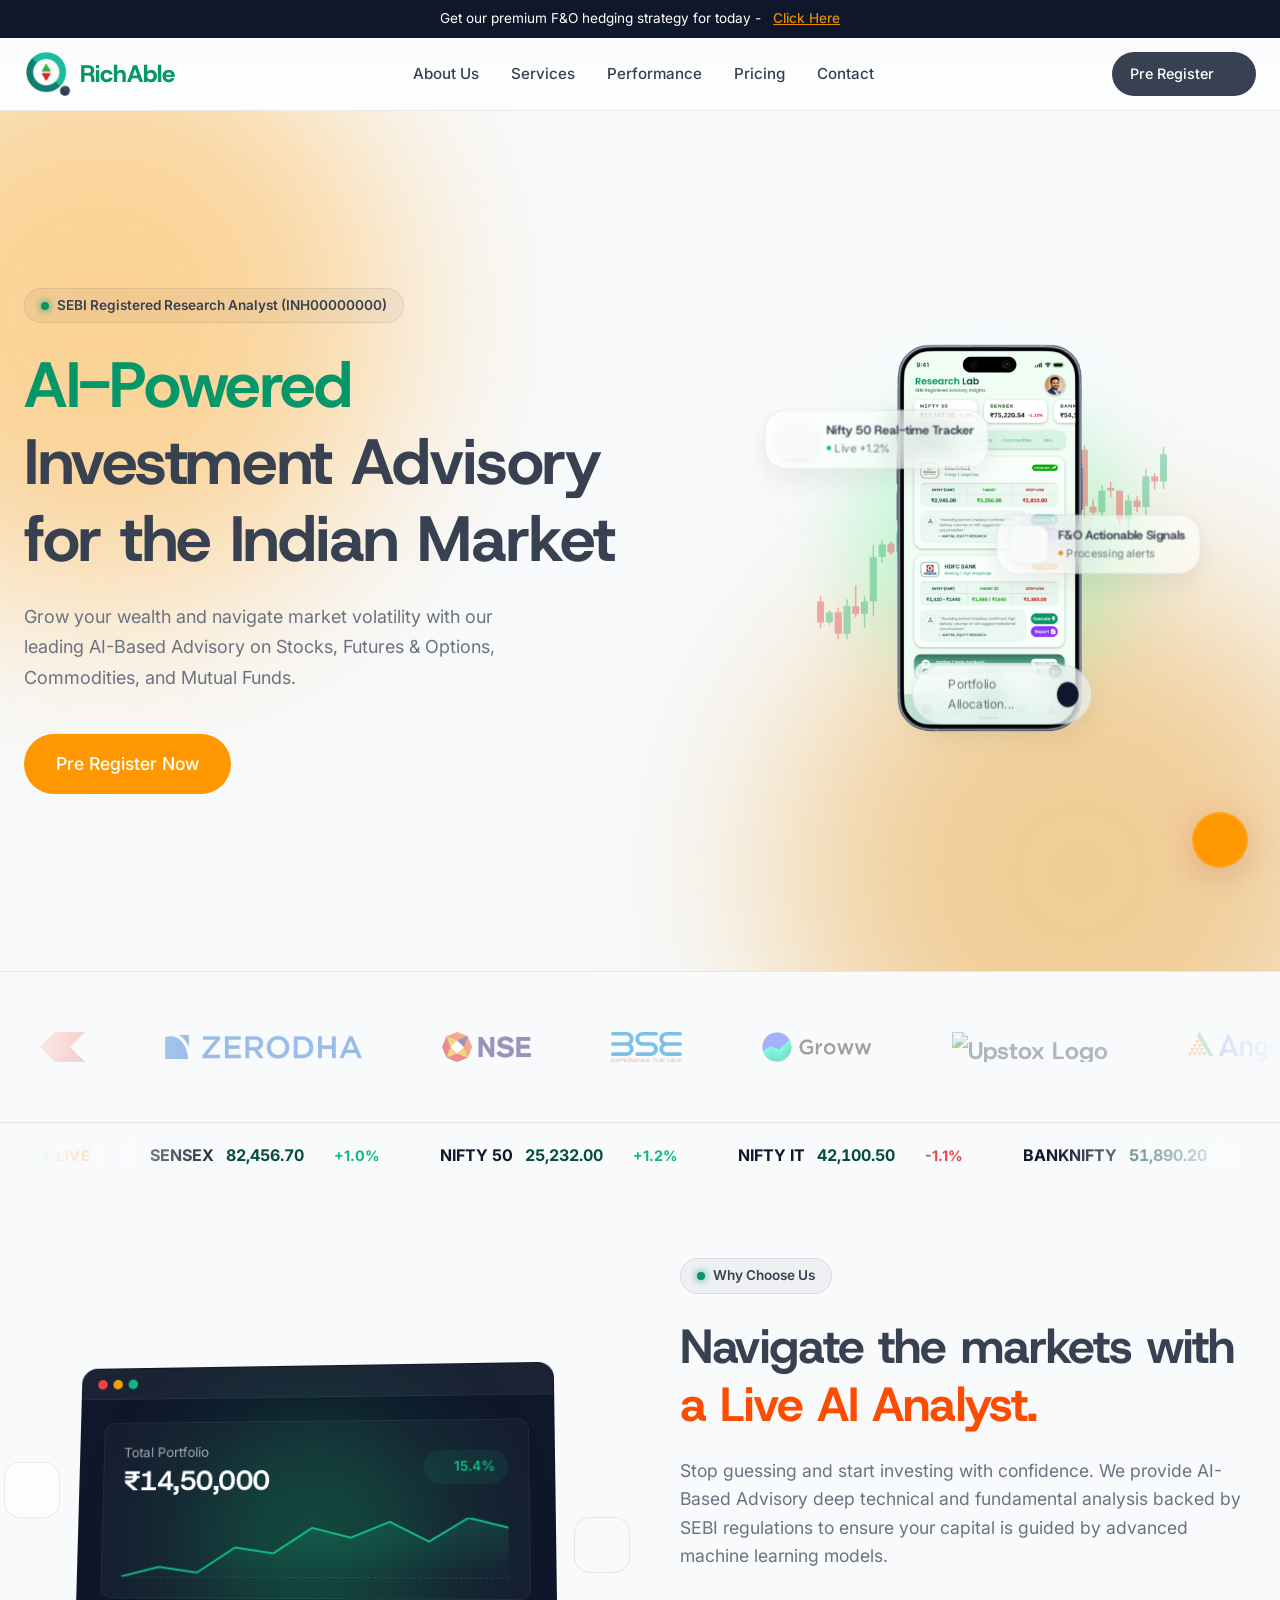
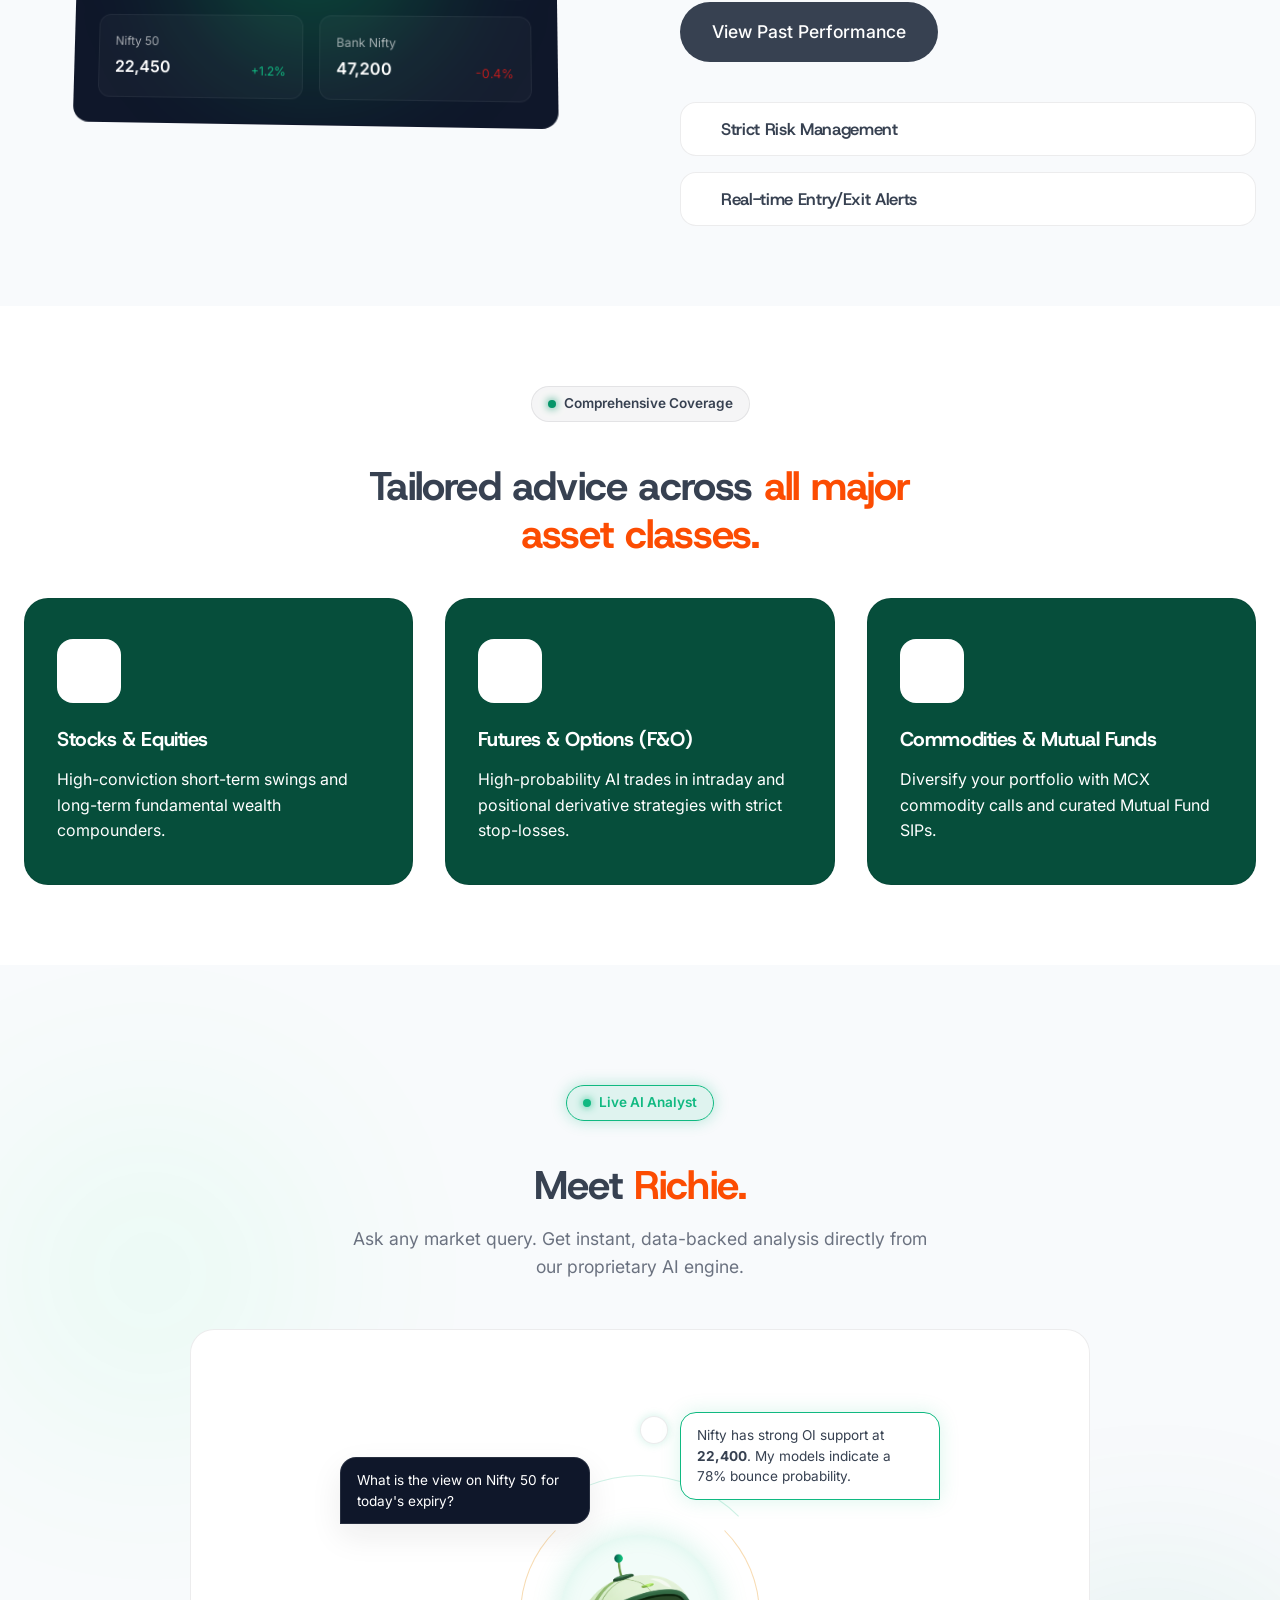
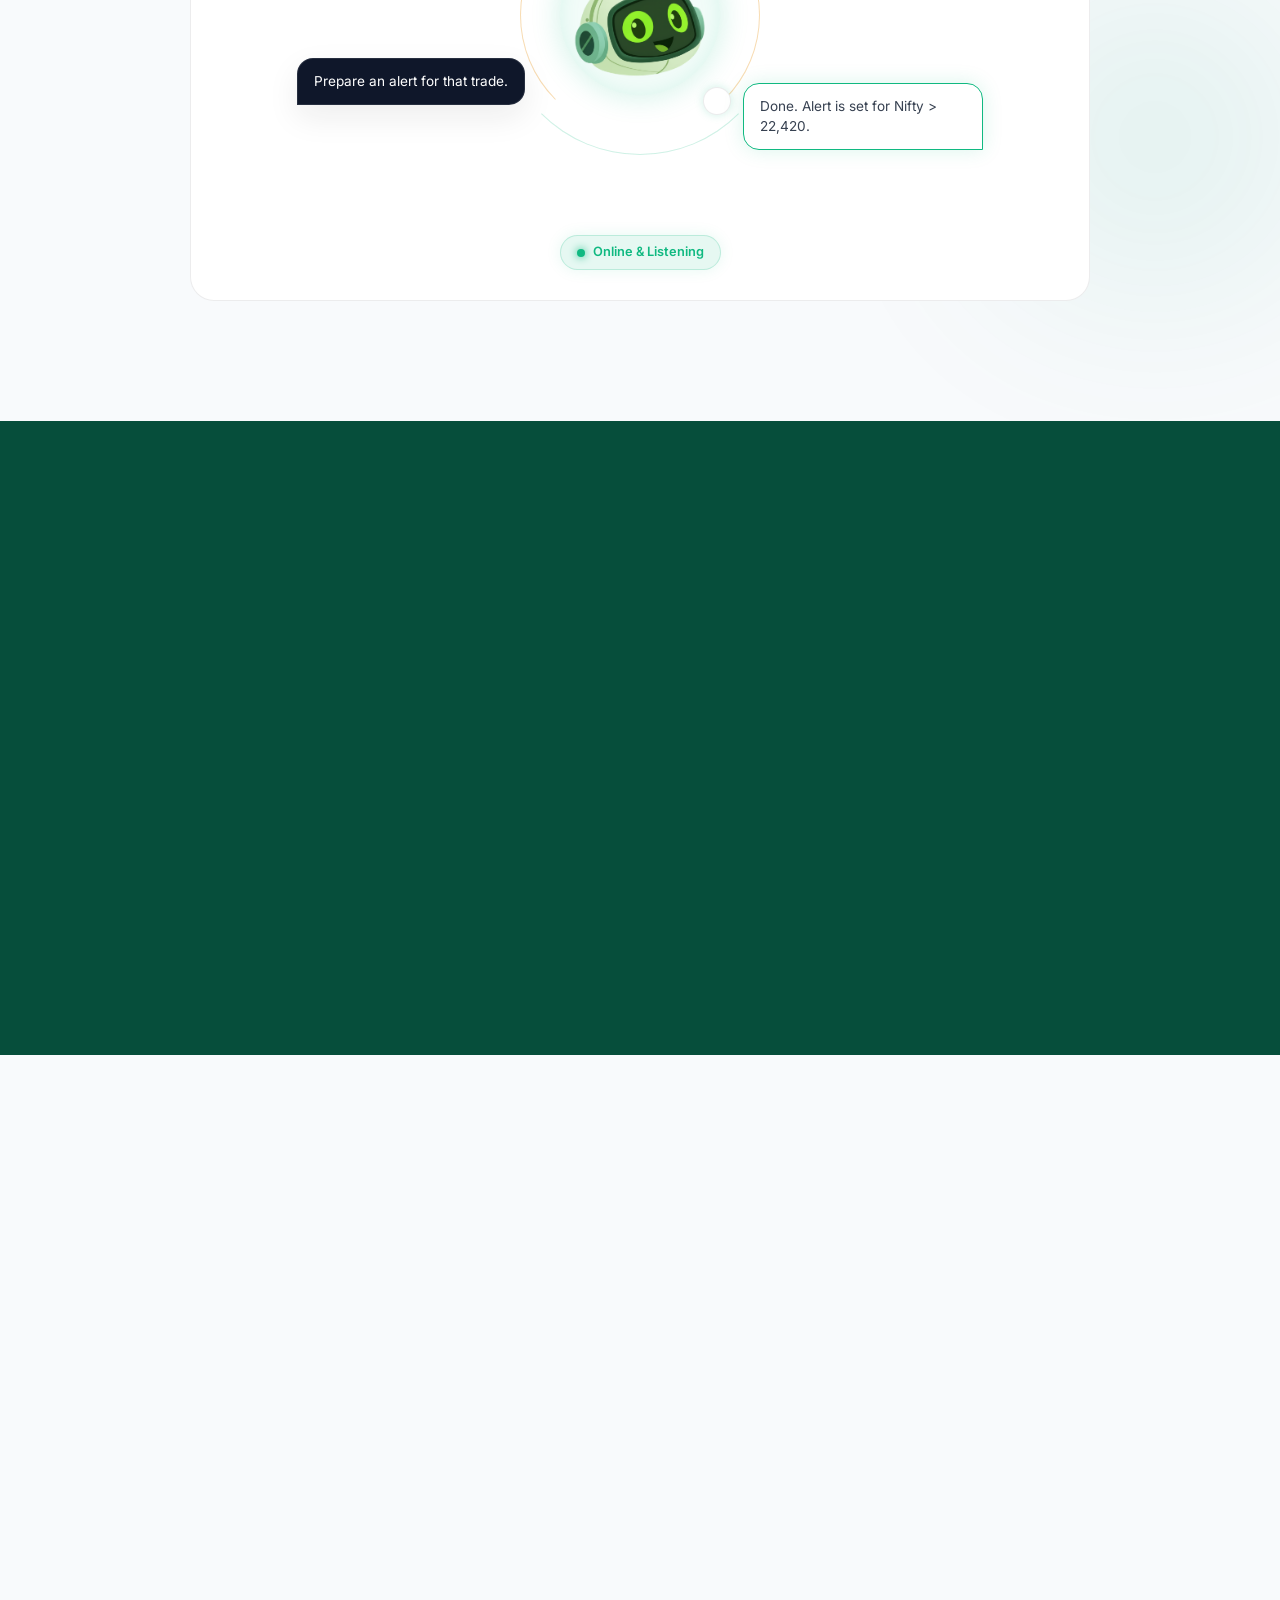
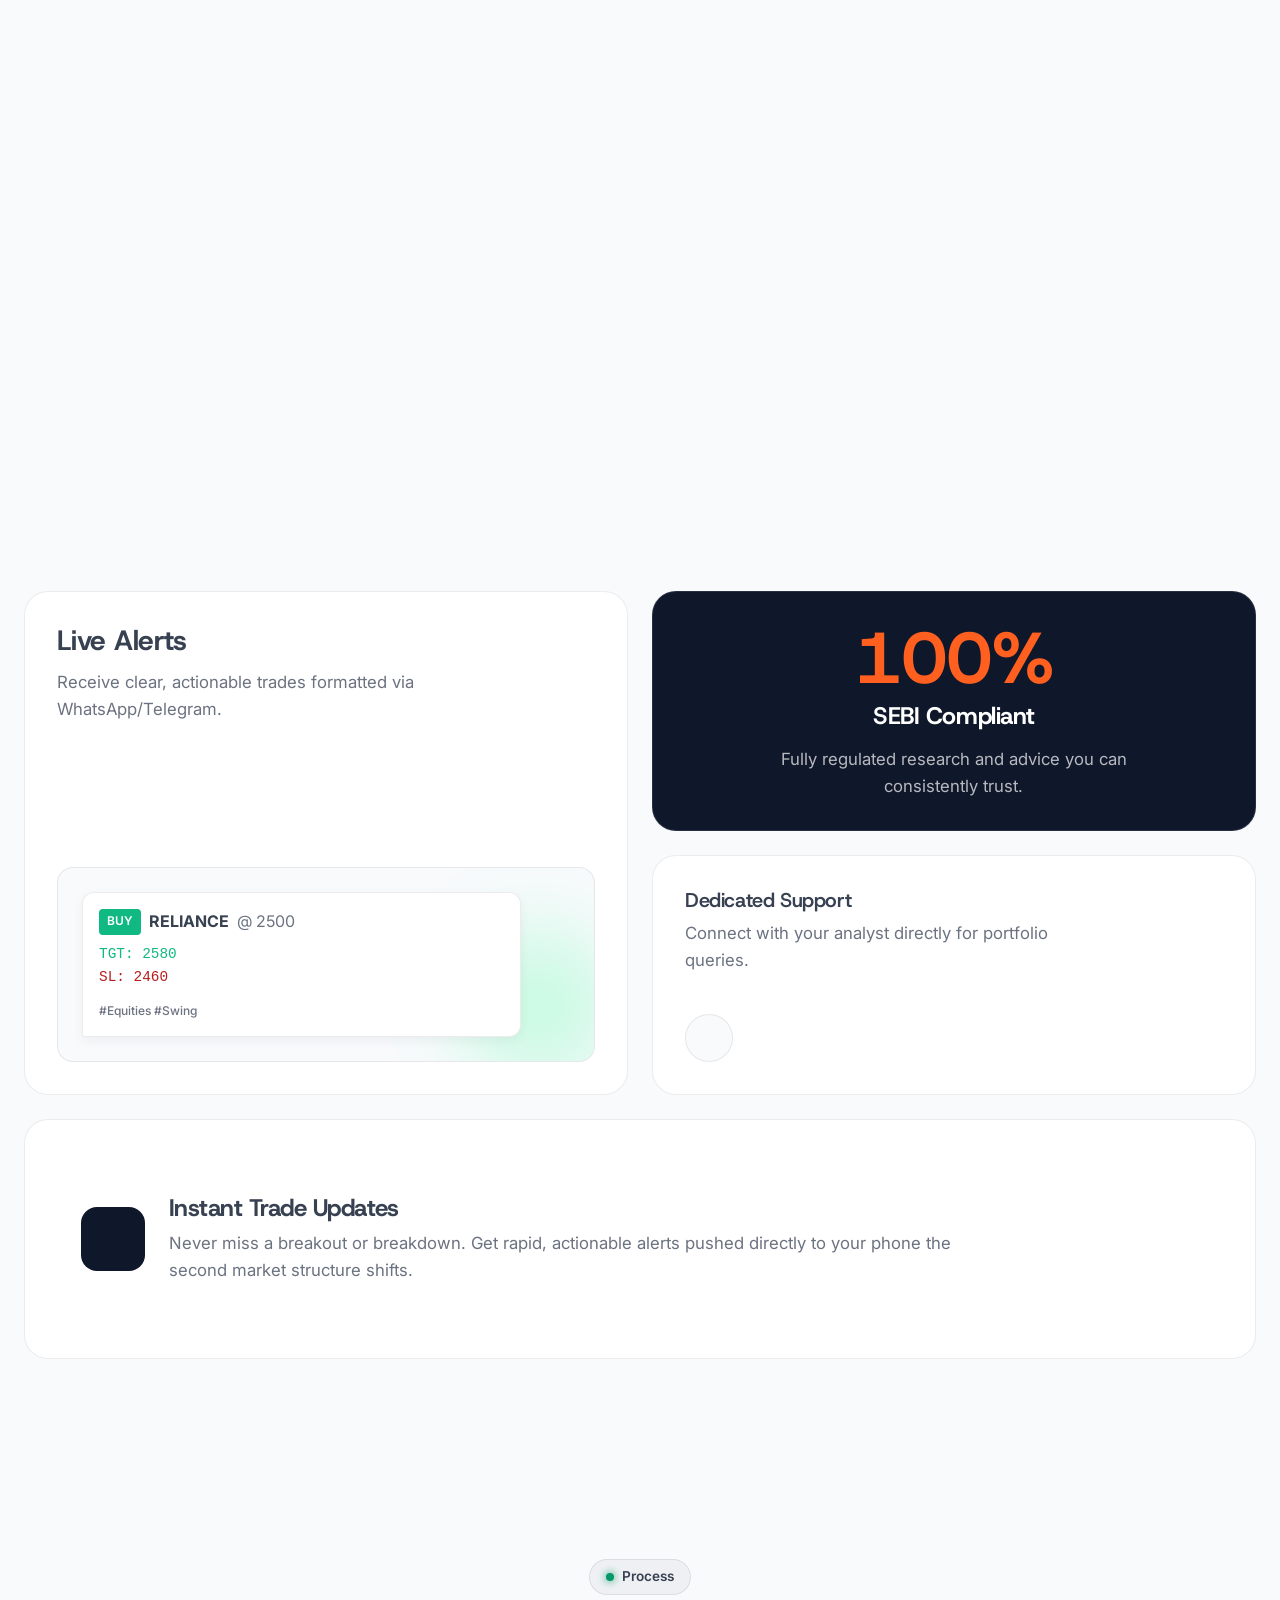
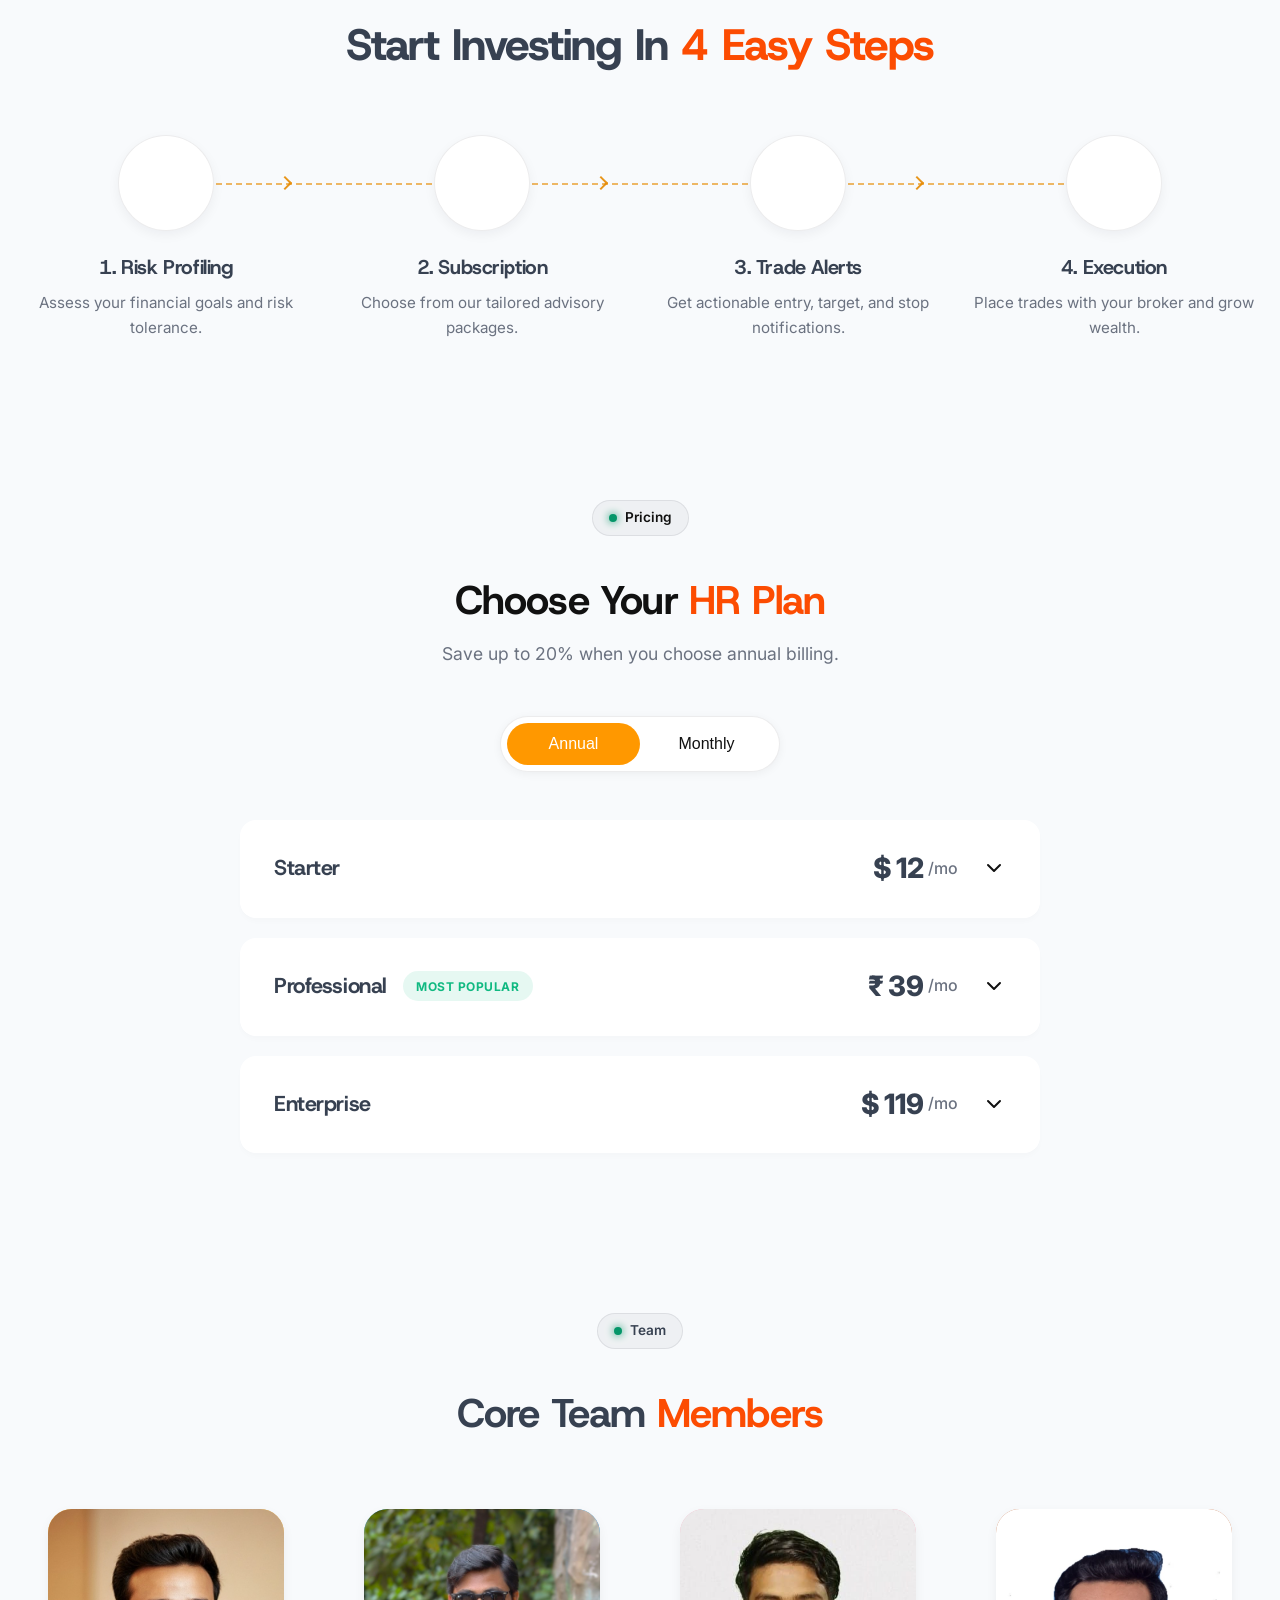
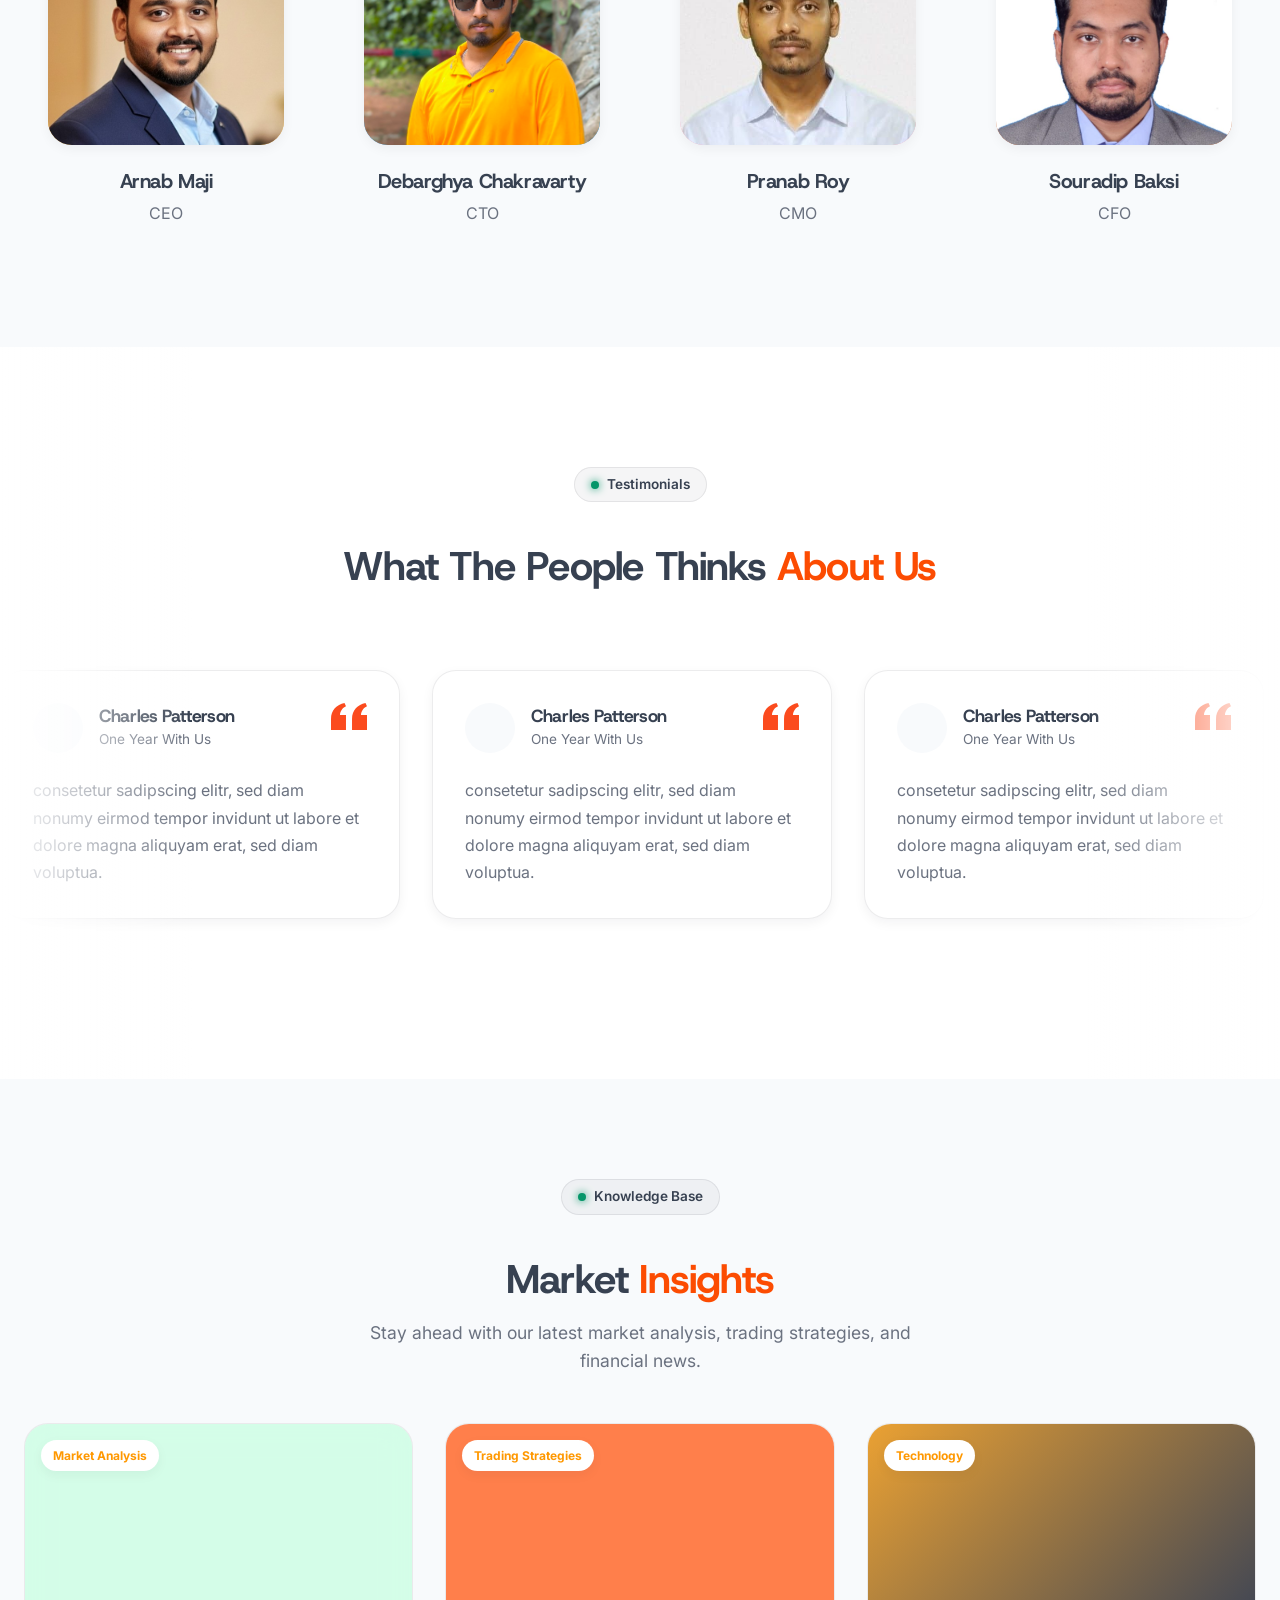
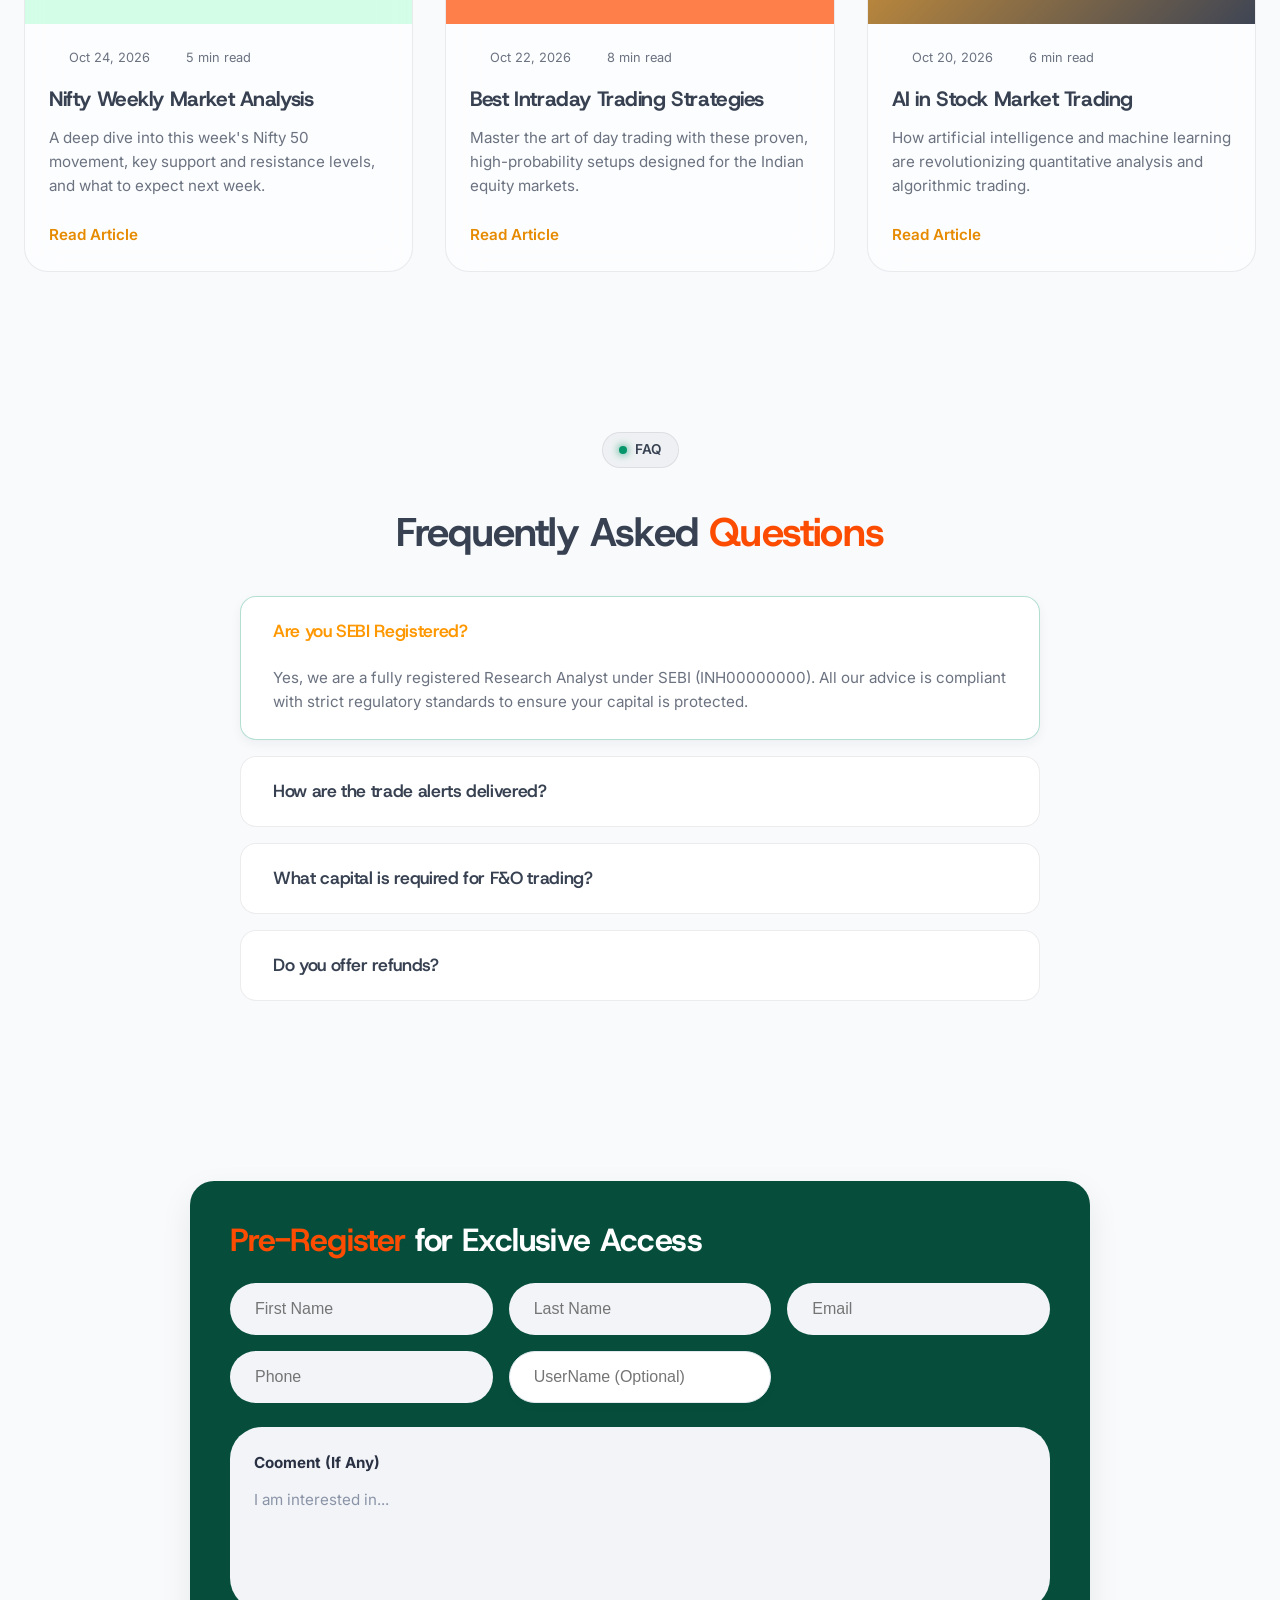
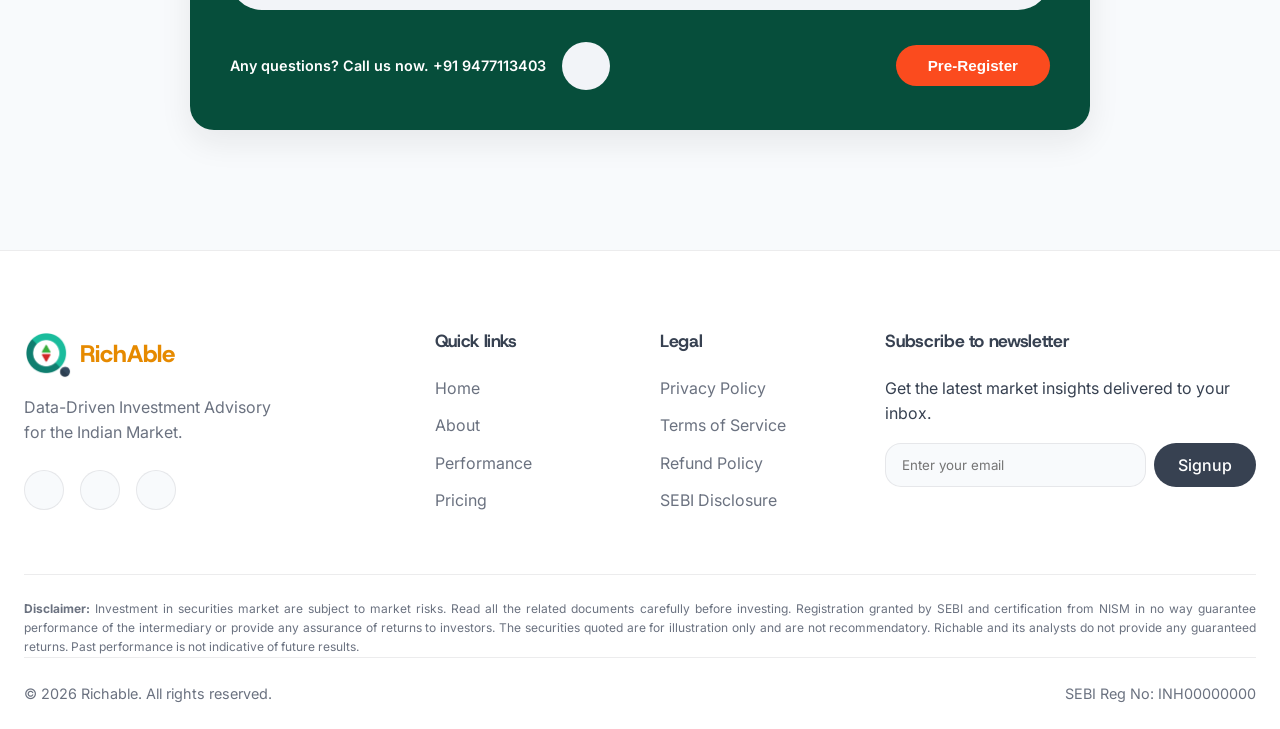
==== index.html @ cd76ff41 "COLOURS" ====
<!DOCTYPE html>
<html lang="en">

<head>
    <meta charset="UTF-8">
    <meta name="viewport" content="width=device-width, initial-scale=1.0">
    <title>RichAble | Redefining Investment Advisory</title>
    <link rel="stylesheet" href="styles.css">
    <link rel="stylesheet" href="pricing.css">
    <!-- Lucide Icons -->
    <script src="https://unpkg.com/lucide@latest"></script>
</head>

<body>

    <!-- Top Bar -->
    <div class="top-bar">
        <div class="container top-bar-inner">
            <p>Get our premium F&O hedging strategy for today - <a href="#preregister" class="top-bar-link">Click
                    Here</a></p>
        </div>
    </div>

    <!-- Navbar -->
    <header class="navbar">
        <div class="container navbar-inner">
            <a href="#home" class="logo">
                <img src="img/logo.png" alt="Richable Logo" class="brand-logo">
                <span class="brand-text" style="color:#059669;">RichAble</span>
            </a>
            <nav class="nav-links d-none-mobile">
                <a href="#about">About Us</a>
                <a href="#services">Services</a>
                <a href="#performance">Performance</a>
                <a href="#pricing">Pricing</a>
                <a href="#contact">Contact</a>
            </nav>
            <div class="nav-actions">
                <a href="#preregister" class="btn btn-primary btn-sm">Pre Register <i data-lucide="arrow-right"
                        class="icon-sm"></i></a>
            </div>
        </div>
    </header>

    <!-- Hero Section -->
    <section id="home" class="hero">
        <div class="hero-glow hero-glow-1"></div>
        <div class="hero-glow hero-glow-2"></div>

        <div class="container hero-inner">
            <div class="hero-content reveal">
                <div class="badge">
                    <span class="badge-dot"></span> SEBI Registered Research Analyst (INH00000000)
                </div>
                <h1 class="hero-title"><span style="color: #059669;">AI-Powered</span> Investment Advisory for the
                    Indian
                    Market</h1>
                <p class="hero-subtitle">Grow your wealth and navigate market volatility with our leading AI-Based
                    Advisory on
                    Stocks, Futures & Options, Commodities, and Mutual Funds.</p>
                <div class="hero-actions">
                    <a href="#preregister" class="btn btn-accent btn-lg">Pre Register Now</a>
                </div>
            </div>

            <div class="hero-visuals reveal delay-200">
                <div class="visual-container">
                    <!-- Central visual element could be an abstract shape or device -->
                    <div class="central-glow"></div>

                    <!-- Background Graph and Main Mobile Image -->
                    <div class="hero-image-wrapper"
                        style="position: relative; z-index: 1; width: 350px; height: 700px; display: flex; align-items: center; justify-content: center;">
                        <!-- Background Graph -->
                        <img src="img/Hero%20image2.png" alt="Stock Market Graph Background"
                            style="position: absolute; width: 150%; height: auto; top: 50%; left: 50%; transform: translate(-50%, -50%); z-index: -1; opacity: 0.8; object-fit: contain; pointer-events: none;">
                        <!-- Main Mobile Image -->
                        <img src="img/Hero%20image.png" alt="Hero Image"
                            style="width: 100%; height: 100%; object-fit: contain; z-index: 1;">
                    </div>

                    <!-- Floating UI Cards -->
                    <div class="floating-card glass-panel fc-1">
                        <div class="fc-icon"><i data-lucide="line-chart"></i></div>
                        <div class="fc-text">
                            <h4>Nifty 50 Real-time Tracker</h4>
                            <p class="fc-status success">Live +1.2%</p>
                        </div>
                    </div>

                    <div class="floating-card glass-panel fc-2">
                        <div class="fc-icon"><i data-lucide="zap"></i></div>
                        <div class="fc-text">
                            <h4>F&O Actionable Signals</h4>
                            <p class="fc-status">Processing alerts</p>
                        </div>
                    </div>

                    <div class="floating-card glass-panel fc-search">
                        <i data-lucide="pie-chart" class="search-icon"></i>
                        <span class="typewriter">Portfolio Allocation...</span>
                        <div class="search-btn"><i data-lucide="percent"></i></div>
                    </div>
                </div>
            </div>
        </div>
    </section>

    <!-- Logo Marquee Section -->
    <section class="logo-marquee-section reveal">
        <div class="marquee-container">
            <div class="marquee-track">
                <!-- Set 1 -->
                <div class="marquee-item"><img src="img/kite.png" alt="Kite Logo" style="height: 30px;"></div>
                <div class="marquee-item"><img src="img/zerodha.png" alt="Zerodha Logo" style="height: 24px;"></div>
                <div class="marquee-item"><img src="img/NSE.png" alt="NSE Logo" style="height: 30px;"></div>
                <div class="marquee-item"><img src="img/BSE.svg" alt="BSE Logo" style="height: 30px;"></div>
                <div class="marquee-item"><img src="img/Groww.png" alt="Groww Logo" style="height: 30px;"></div>
                <div class="marquee-item"><img src="img/Upstox.png" alt="Upstox Logo" style="height: 30px;"></div>
                <div class="marquee-item"><img src="img/AngelOne.svg" alt="AngelOne Logo" style="height: 30px;"></div>
                <!-- Set 2 -->
                <div class="marquee-item"><img src="img/kite.png" alt="Kite Logo" style="height: 30px;"></div>
                <div class="marquee-item"><img src="img/zerodha.png" alt="Zerodha Logo" style="height: 24px;"></div>
                <div class="marquee-item"><img src="img/NSE.png" alt="NSE Logo" style="height: 30px;"></div>
                <div class="marquee-item"><img src="img/BSE.svg" alt="BSE Logo" style="height: 30px;"></div>
                <div class="marquee-item"><img src="img/Groww.png" alt="Groww Logo" style="height: 30px;"></div>
                <div class="marquee-item"><img src="img/Upstox.png" alt="Upstox Logo" style="height: 30px;"></div>
                <div class="marquee-item"><img src="img/AngelOne.svg" alt="AngelOne Logo" style="height: 30px;"></div>
            </div>
        </div>
    </section>

    <!-- Market Indices Ticker Section -->
    <section class="market-ticker-section reveal">
        <div class="market-ticker-container">
            <div class="market-ticker-track">
                <!-- Set 1 -->
                <div class="market-ticker-item">
                    <div class="live-badge"><span class="live-dot"></span> LIVE</div>
                </div>
                <div class="market-ticker-item">
                    <span class="ticker-name">SENSEX</span>
                    <span class="ticker-value">82,456.70</span>
                    <span class="ticker-change positive"><i data-lucide="trending-up"
                            style="width: 14px; height: 14px;"></i> +1.0%</span>
                </div>
                <div class="market-ticker-item">
                    <span class="ticker-name">NIFTY 50</span>
                    <span class="ticker-value">25,232.00</span>
                    <span class="ticker-change positive"><i data-lucide="trending-up"
                            style="width: 14px; height: 14px;"></i> +1.2%</span>
                </div>
                <div class="market-ticker-item">
                    <span class="ticker-name">NIFTY IT</span>
                    <span class="ticker-value">42,100.50</span>
                    <span class="ticker-change negative"><i data-lucide="trending-down"
                            style="width: 14px; height: 14px;"></i> -1.1%</span>
                </div>
                <div class="market-ticker-item">
                    <span class="ticker-name">BANKNIFTY</span>
                    <span class="ticker-value">51,890.20</span>
                    <span class="ticker-change negative"><i data-lucide="trending-down"
                            style="width: 14px; height: 14px;"></i> -0.5%</span>
                </div>
                <div class="market-ticker-item">
                    <span class="ticker-name">FINNIFTY</span>
                    <span class="ticker-value">23,410.15</span>
                    <span class="ticker-change positive"><i data-lucide="trending-up"
                            style="width: 14px; height: 14px;"></i> +0.8%</span>
                </div>
                <div class="market-ticker-item">
                    <span class="ticker-name">MIDCAP</span>
                    <span class="ticker-value">58,230.90</span>
                    <span class="ticker-change positive"><i data-lucide="trending-up"
                            style="width: 14px; height: 14px;"></i> +1.5%</span>
                </div>

                <!-- Set 2 (for seamless loop) -->
                <div class="market-ticker-item">
                    <div class="live-badge"><span class="live-dot"></span> LIVE</div>
                </div>
                <div class="market-ticker-item">
                    <span class="ticker-name">SENSEX</span>
                    <span class="ticker-value">82,456.70</span>
                    <span class="ticker-change positive"><i data-lucide="trending-up"
                            style="width: 14px; height: 14px;"></i> +1.0%</span>
                </div>
                <div class="market-ticker-item">
                    <span class="ticker-name">NIFTY 50</span>
                    <span class="ticker-value">25,232.00</span>
                    <span class="ticker-change positive"><i data-lucide="trending-up"
                            style="width: 14px; height: 14px;"></i> +1.2%</span>
                </div>
                <div class="market-ticker-item">
                    <span class="ticker-name">NIFTY IT</span>
                    <span class="ticker-value">42,100.50</span>
                    <span class="ticker-change negative"><i data-lucide="trending-down"
                            style="width: 14px; height: 14px;"></i> -1.1%</span>
                </div>
                <div class="market-ticker-item">
                    <span class="ticker-name">BANKNIFTY</span>
                    <span class="ticker-value">51,890.20</span>
                    <span class="ticker-change negative"><i data-lucide="trending-down"
                            style="width: 14px; height: 14px;"></i> -0.5%</span>
                </div>
                <div class="market-ticker-item">
                    <span class="ticker-name">FINNIFTY</span>
                    <span class="ticker-value">23,410.15</span>
                    <span class="ticker-change positive"><i data-lucide="trending-up"
                            style="width: 14px; height: 14px;"></i> +0.8%</span>
                </div>
                <div class="market-ticker-item">
                    <span class="ticker-name">MIDCAP</span>
                    <span class="ticker-value">58,230.90</span>
                    <span class="ticker-change positive"><i data-lucide="trending-up"
                            style="width: 14px; height: 14px;"></i> +1.5%</span>
                </div>
            </div>
        </div>
    </section>

    <!-- About Section -->
    <section id="about" class="about-section">
        <div class="container about-inner">
            <div class="about-visuals reveal">
                <!-- Abstract Dashboard Visual -->
                <div class="dashboard-mockup"
                    style="width: 100%; max-width: 480px; background: var(--bg-dark); border-radius: 16px; border: 1px solid var(--glass-border); box-shadow: var(--shadow-lg); overflow: hidden; position: relative;">
                    <!-- Mac Window Header -->
                    <div
                        style="height: 32px; background: rgba(255,255,255,0.05); display: flex; align-items: center; padding: 0 16px; gap: 6px; border-bottom: 1px solid rgba(255,255,255,0.05);">
                        <div style="width: 10px; height: 10px; border-radius: 50%; background: #EF4444;"></div>
                        <div style="width: 10px; height: 10px; border-radius: 50%; background: #F59E0B;"></div>
                        <div style="width: 10px; height: 10px; border-radius: 50%; background: #10B981;"></div>
                    </div>

                    <!-- Dashboard Content -->
                    <div style="padding: 24px; position: relative; z-index: 2;">
                        <!-- Primary Data Card -->
                        <div
                            style="background: rgba(255,255,255,0.03); border: 1px solid rgba(255,255,255,0.05); border-radius: 12px; padding: 20px; margin-bottom: 16px;">
                            <div
                                style="display: flex; justify-content: space-between; align-items: center; margin-bottom: 24px;">
                                <div>
                                    <p style="color: rgba(255,255,255,0.6); font-size: 0.85rem; margin-bottom: 4px;">
                                        Total Portfolio</p>
                                    <h4 style="color: var(--text-light); font-size: 1.75rem; line-height: 1;">₹14,50,000
                                    </h4>
                                </div>
                                <div
                                    style="background: rgba(16,185,129,0.1); color: var(--accent-positive); padding: 6px 12px; border-radius: 20px; font-size: 0.85rem; font-weight: 600; display: flex; align-items: center; gap: 4px;">
                                    <i data-lucide="arrow-up-right" style="width: 14px; height: 14px;"></i> 15.4%
                                </div>
                            </div>
                            <!-- Abstract SVG Chart Line -->
                            <div
                                style="width: 100%; height: 60px; border-bottom: 1px dashed rgba(255,255,255,0.1); position: relative; display: flex; align-items: flex-end;">
                                <svg viewBox="0 0 100 30" preserveAspectRatio="none" style="width: 100%; height: 100%;">
                                    <path d="M0,30 L10,25 L20,28 L30,15 L40,18 L50,5 L60,10 L70,2 L80,12 L90,0 L100,5"
                                        fill="none" stroke="var(--accent-positive)" stroke-width="2"
                                        vector-effect="non-scaling-stroke"></path>
                                    <path
                                        d="M0,30 L10,25 L20,28 L30,15 L40,18 L50,5 L60,10 L70,2 L80,12 L90,0 L100,5 L100,30 L0,30 Z"
                                        fill="url(#chart-gradient)" opacity="0.2"></path>
                                    <defs>
                                        <linearGradient id="chart-gradient" x1="0%" y1="0%" x2="0%" y2="100%">
                                            <stop offset="0%" stop-color="var(--accent-positive)" />
                                            <stop offset="100%" stop-color="var(--accent-positive)" stop-opacity="0" />
                                        </linearGradient>
                                    </defs>
                                </svg>
                            </div>
                        </div>

                        <!-- Mini Asset Cards -->
                        <div style="display: grid; grid-template-columns: 1fr 1fr; gap: 16px;">
                            <div
                                style="background: rgba(255,255,255,0.03); border: 1px solid rgba(255,255,255,0.05); border-radius: 12px; padding: 16px;">
                                <p style="color: rgba(255,255,255,0.6); font-size: 0.75rem; margin-bottom: 4px;">Nifty
                                    50</p>
                                <div style="display: flex; justify-content: space-between; align-items: flex-end;">
                                    <span style="color: var(--text-light); font-weight: 600;">22,450</span>
                                    <span style="color: var(--accent-positive); font-size: 0.75rem;">+1.2%</span>
                                </div>
                            </div>
                            <div
                                style="background: rgba(255,255,255,0.03); border: 1px solid rgba(255,255,255,0.05); border-radius: 12px; padding: 16px;">
                                <p style="color: rgba(255,255,255,0.6); font-size: 0.75rem; margin-bottom: 4px;">Bank
                                    Nifty</p>
                                <div style="display: flex; justify-content: space-between; align-items: flex-end;">
                                    <span style="color: var(--text-light); font-weight: 600;">47,200</span>
                                    <span style="color: var(--accent-negative); font-size: 0.75rem;">-0.4%</span>
                                </div>
                            </div>
                        </div>
                    </div>
                    <!-- Background Glow -->
                    <div
                        style="position: absolute; top: 50%; left: 50%; transform: translate(-50%, -50%); width: 250px; height: 250px; background: var(--gradient-glow); filter: blur(60px); border-radius: 50%; z-index: 1;">
                    </div>
                </div>

                <!-- Small floating icons -->
                <div class="floating-icon fi-1 glass-panel"><i data-lucide="indian-rupee"></i></div>
                <div class="floating-icon fi-2 glass-panel" style="background: var(--bg-primary);"><i
                        data-lucide="line-chart" style="color: var(--accent-secondary);"></i></div>
            </div>

            <div class="about-content reveal delay-200">
                <div class="badge">
                    <span class="badge-dot"></span> Why Choose Us
                </div>
                <h2>Navigate the markets with <span style="color: var(--text-orange);">a Live AI Analyst.</span></h2>
                <p>Stop guessing and start investing with confidence. We provide AI-Based Advisory deep technical and
                    fundamental analysis
                    backed by SEBI regulations to ensure your capital is guided by advanced machine learning models.</p>
                <div class="about-actions mt-4">
                    <a href="#performance" class="btn btn-primary btn-lg">View Past Performance</a>
                </div>

                <div class="feature-boxes">
                    <div class="feature-box">
                        <i data-lucide="shield-alert" class="text-accent"></i>
                        <h5>Strict Risk Management</h5>
                    </div>
                    <div class="feature-box">
                        <i data-lucide="bell-ring" class="text-accent"></i>
                        <h5>Real-time Entry/Exit Alerts</h5>
                    </div>
                </div>
            </div>
        </div>
    </section>

    <!-- Features Grid -->
    <section id="services" class="features-section">
        <div class="container">
            <div class="section-header text-center reveal">
                <div class="badge mx-auto"><span class="badge-dot"></span> Comprehensive Coverage</div>
                <h2>Tailored advice across <span style="color: var(--text-orange);">all major asset classes.</span></h2>
            </div>

            <div class="features-grid">
                <div class="feature-card glass-panel reveal">
                    <div class="feature-icon-wrapper">
                        <div class="icon-glow"></div>
                        <i data-lucide="candlestick-chart"></i>
                    </div>
                    <h3>Stocks & Equities</h3>
                    <p>High-conviction short-term swings and long-term fundamental wealth compounders.</p>
                </div>
                <div class="feature-card glass-panel reveal delay-100">
                    <div class="feature-icon-wrapper">
                        <div class="icon-glow"></div>
                        <i data-lucide="zap"></i>
                    </div>
                    <h3>Futures & Options (F&O)</h3>
                    <p>High-probability AI trades in intraday and positional derivative strategies with strict
                        stop-losses.</p>
                </div>
                <div class="feature-card glass-panel reveal delay-200">
                    <div class="feature-icon-wrapper">
                        <div class="icon-glow"></div>
                        <i data-lucide="pie-chart"></i>
                    </div>
                    <h3>Commodities & Mutual Funds</h3>
                    <p>Diversify your portfolio with MCX commodity calls and curated Mutual Fund SIPs.</p>
                </div>
            </div>
        </div>
    </section>

    <!-- Meet Richie: AI Assistant Section -->
    <section id="ai-richie" class="ai-richie-section"
        style="padding: 120px 0; background: var(--bg-primary); overflow: hidden; position: relative;">
        <!-- Background decorative elements -->
        <div
            style="position: absolute; top: 15%; left: 0%; width: 300px; height: 300px; background: var(--gradient-glow); filter: blur(120px); border-radius: 50%; opacity: 0.4; z-index: 0;">
        </div>
        <div
            style="position: absolute; bottom: 15%; right: 0%; width: 250px; height: 250px; background: rgba(5, 150, 105, 0.4); filter: blur(120px); border-radius: 50%; opacity: 0.4; z-index: 0;">
        </div>

        <div class="container" style="position: relative; z-index: 1;">
            <div class="section-header text-center reveal">
                <div class="badge mx-auto"
                    style="background: rgba(16, 185, 129, 0.1); border-color: var(--accent-positive); color: var(--accent-positive); box-shadow: 0 0 15px rgba(16, 185, 129, 0.3);">
                    <span class="badge-dot"
                        style="background: var(--accent-positive); box-shadow: 0 0 8px var(--accent-positive);"></span>
                    Live AI Analyst
                </div>
                <h2>Meet <span style="color: var(--text-orange);">Richie.</span></h2>
                <p style="color: var(--text-muted); max-width: 600px; margin: 16px auto 48px;">Ask any market query. Get
                    instant, data-backed analysis directly from our proprietary AI engine.</p>
            </div>

            <div class="richie-layout reveal delay-100"
                style="display: flex; justify-content: center; align-items: center; max-width: 900px; margin: 0 auto; background: var(--bg-secondary); border-radius: 24px; border: 1px solid var(--glass-border); padding: 60px 20px; box-shadow: var(--shadow-lg); min-height: 500px;">

                <!-- Robot Face & Floating Chats Center -->
                <div class="richie-avatar-container"
                    style="display: flex; flex-direction: column; align-items: center; justify-content: center; position: relative; width: 100%;">
                    <!-- Outer rotating ring -->
                    <div class="richie-ring richie-ring-outer"></div>
                    <!-- Inner rotating ring -->
                    <div class="richie-ring richie-ring-inner"></div>

                    <!-- The Face Base -->
                    <div class="richie-face">
                        <img src="img/robot 2.0.png" alt="Richie AI Face" class="richie-image">
                    </div>

                    <!-- Floating Messages -->
                    <div class="floating-chat floating-chat-1 reveal delay-100">
                        <div
                            style="background: var(--bg-dark); border: 1px solid rgba(255,255,255,0.1); padding: 12px 16px; border-radius: 16px 16px 16px 0; font-size: 0.85rem; color: #fff; line-height: 1.5; box-shadow: var(--shadow-md);">
                            What is the view on Nifty 50 for today's expiry?
                        </div>
                    </div>

                    <div class="floating-chat floating-chat-2 reveal delay-200">
                        <div style="display: flex; gap: 12px;">
                            <div
                                style="width: 28px; height: 28px; border-radius: 50%; background: var(--bg-secondary); border: 1px solid var(--glass-border); display: flex; align-items: center; justify-content: center; flex-shrink: 0; margin-top: 4px; box-shadow: 0 0 10px rgba(16,185,129,0.2);">
                                <i data-lucide="bot"
                                    style="width: 14px; height: 14px; color: var(--accent-positive);"></i>
                            </div>
                            <div
                                style="background: var(--bg-secondary); border: 1px solid var(--accent-positive); padding: 12px 16px; border-radius: 16px 16px 0 16px; font-size: 0.85rem; color: var(--text-main); line-height: 1.5; box-shadow: 0 0 20px rgba(16,185,129,0.15);">
                                Nifty has strong OI support at <strong>22,400</strong>. My models indicate a 78% bounce
                                probability.
                            </div>
                        </div>
                    </div>

                    <div class="floating-chat floating-chat-3 reveal delay-300">
                        <div
                            style="background: var(--bg-dark); border: 1px solid rgba(255,255,255,0.1); padding: 12px 16px; border-radius: 16px 16px 16px 0; font-size: 0.85rem; color: #fff; line-height: 1.5; box-shadow: var(--shadow-md);">
                            Prepare an alert for that trade.
                        </div>
                    </div>

                    <div class="floating-chat floating-chat-4 reveal delay-400">
                        <div style="display: flex; gap: 12px;">
                            <div
                                style="width: 28px; height: 28px; border-radius: 50%; background: var(--bg-secondary); border: 1px solid var(--glass-border); display: flex; align-items: center; justify-content: center; flex-shrink: 0; margin-top: 4px; box-shadow: 0 0 10px rgba(16,185,129,0.2);">
                                <i data-lucide="bot"
                                    style="width: 14px; height: 14px; color: var(--accent-positive);"></i>
                            </div>
                            <div
                                style="background: var(--bg-secondary); border: 1px solid var(--accent-positive); padding: 12px 16px; border-radius: 16px 16px 0 16px; font-size: 0.85rem; color: var(--text-main); line-height: 1.5; box-shadow: 0 0 20px rgba(16,185,129,0.15);">
                                Done. Alert is set for Nifty > 22,420.
                            </div>
                        </div>
                    </div>

                    <!-- Status Pill (Moved down) -->
                    <div
                        style="margin-top: 40px; text-align: center; position: absolute; bottom: -30px; z-index: 20; width: 100%;">
                        <span class="richie-status-pill">
                            <span class="pulse-dot"></span> Online & Listening
                        </span>
                    </div>

                </div>

            </div>
        </div>
    </section>

    <!-- Integrations & Numbers -->
    <section id="performance" class="metrics-section">
        <div class="container text-center">
            <div class="section-header reveal" style="margin-bottom: 24px;">
                <div class="badge mx-auto" style="background-color: #fff; color: var(--accent-primary);"><span
                        class="badge-dot"></span> Performance</div>
                <h2 style="margin-top: 16px;">Performance</h2>
            </div>
            <p class="reveal delay-100" style="color:var(--text-white); max-width:600px; margin:0 auto 48px;">Consistent
                returns driven by AI-powered quantitative models and strictly programmed discipline.</p>

            <div class="metrics-grid reveal delay-200">
                <div class="metric-item">
                    <i data-lucide="users" class="metric-icon"></i>
                    <div class="metric-number-wrapper">
                        <span class="counter metric-number" data-target="500">0</span>
                    </div>
                    <p class="metric-label">Active Subscribers</p>
                    <div class="metric-divider"></div>
                </div>
                <div class="metric-item">
                    <i data-lucide="check" class="metric-icon"></i>
                    <div class="metric-number-wrapper">
                        <span class="counter metric-number" data-target="190">0</span>
                    </div>
                    <p class="metric-label">Profitable trades</p>
                    <div class="metric-divider"></div>
                </div>
                <div class="metric-item">
                    <i data-lucide="users" class="metric-icon"></i>
                    <div class="metric-number-wrapper">
                        <span class="counter metric-number" data-target="85">0</span>
                    </div>
                    <p class="metric-label">% Average Strike Rate</p>
                    <div class="metric-divider"></div>
                </div>
                <div class="metric-item">
                    <i data-lucide="mail" class="metric-icon"></i>
                    <div class="metric-number-wrapper">
                        <span class="counter metric-number" data-target="12000000">0</span>
                    </div>
                    <p class="metric-label">Capital Guided</p>
                    <div class="metric-divider"></div>
                </div>
            </div>
        </div>
    </section>


    <!-- Live Market Dashboard Section -->
    <section id="market-dashboard" class="market-dashboard-section">
        <div class="container">
            <div class="section-header text-center reveal">
                <div class="badge mx-auto"><span class="badge-dot"></span> Live Data</div>
                <h2>Live Market <span style="color: var(--text-orange);">Dashboard</span></h2>
                <p style="color:var(--text-muted); max-width:600px; margin:16px auto 48px;">Track real-time market
                    movements with our live dashboard covering major indices, sectors, and market sentiment indicators.
                </p>
            </div>

            <div class="dashboard-grid">
                <!-- Nifty Card -->
                <div class="dashboard-card glass-panel reveal">
                    <div class="card-header">
                        <h4>Nifty</h4>
                        <div class="trend-icon positive"><i data-lucide="trending-up"></i></div>
                    </div>
                    <div class="card-body">
                        <span class="current-value">22,450.00</span>
                        <span class="percent-change positive">+1.2%</span>
                    </div>
                </div>

                <!-- Bank Nifty Card -->
                <div class="dashboard-card glass-panel reveal delay-100">
                    <div class="card-header">
                        <h4>Bank Nifty</h4>
                        <div class="trend-icon negative"><i data-lucide="trending-down"></i></div>
                    </div>
                    <div class="card-body">
                        <span class="current-value">47,200.50</span>
                        <span class="percent-change negative">-0.4%</span>
                    </div>
                </div>

                <!-- Top Gainers Card -->
                <div class="dashboard-card glass-panel reveal delay-200">
                    <div class="card-header">
                        <h4>Top Gainers</h4>
                        <i data-lucide="arrow-up-right" class="text-positive"></i>
                    </div>
                    <div class="card-list">
                        <div class="list-item">
                            <span>RELIANCE</span>
                            <span class="text-positive">+3.2%</span>
                        </div>
                        <div class="list-item">
                            <span>TCS</span>
                            <span class="text-positive">+2.1%</span>
                        </div>
                        <div class="list-item">
                            <span>INFY</span>
                            <span class="text-positive">+1.8%</span>
                        </div>
                    </div>
                </div>

                <!-- Top Losers Card -->
                <div class="dashboard-card glass-panel reveal delay-300">
                    <div class="card-header">
                        <h4>Top Losers</h4>
                        <i data-lucide="arrow-down-right" class="text-negative"></i>
                    </div>
                    <div class="card-list">
                        <div class="list-item">
                            <span>HDFCBANK</span>
                            <span class="text-negative">-1.5%</span>
                        </div>
                        <div class="list-item">
                            <span>ITC</span>
                            <span class="text-negative">-1.1%</span>
                        </div>
                        <div class="list-item">
                            <span>SBI</span>
                            <span class="text-negative">-0.8%</span>
                        </div>
                    </div>
                </div>

                <!-- Market Sentiment Widget -->
                <div class="dashboard-card sentiment-card glass-panel reveal delay-400">
                    <div class="card-header">
                        <h4>Market Sentiment</h4>
                        <i data-lucide="activity"></i>
                    </div>
                    <div class="sentiment-meter-container">
                        <div class="sentiment-meter">
                            <div class="sentiment-bar">
                                <div class="sentiment-indicator" style="left: 80%;"></div>
                            </div>
                            <div class="sentiment-labels">
                                <span>Bearish</span>
                                <span>Neutral</span>
                                <span>Bullish</span>
                            </div>
                        </div>
                        <div class="sentiment-value text-positive">Strongly Bullish</div>
                    </div>
                </div>
            </div>
        </div>
    </section>

    <!-- Bento Box Layout Section -->
    <section class="bento-section">
        <div class="container">
            <div class="section-header reveal">
                <div class="badge"><span class="badge-dot"></span> Execution</div>
                <h2>How our advisory process <span style="color: var(--text-orange);">works.</span></h2>
            </div>

            <div class="bento-grid">
                <!-- Large Vertical Card -->
                <div class="bento-item glass-panel b-1 reveal" style="justify-content: space-between;">
                    <div class="bento-content">
                        <h3>Live Alerts</h3>
                        <p style="margin-bottom: 24px;">Receive clear, actionable trades formatted via
                            WhatsApp/Telegram.</p>
                    </div>
                    <div class="bento-visual"
                        style="background: var(--bg-primary); padding: 24px; border-radius: 16px; border: 1px solid var(--glass-border); position: relative; overflow: hidden;">
                        <!-- WhatsApp Style Mockup -->
                        <div
                            style="background: var(--bg-secondary); padding: 16px; border-radius: 12px 12px 12px 0; border: 1px solid var(--glass-border); box-shadow: var(--shadow-sm); max-width: 90%; position: relative; z-index: 2;">
                            <div style="display: flex; gap: 8px; margin-bottom: 8px;">
                                <span
                                    style="background: var(--accent-positive); color: #fff; padding: 2px 8px; border-radius: 4px; font-size: 0.75rem; font-weight: 600;">BUY</span>
                                <span style="font-weight: 700;">RELIANCE</span>
                                <span style="color: var(--text-muted);">@ 2500</span>
                            </div>
                            <div style="font-family: monospace; font-size: 0.9rem; line-height: 1.6;">
                                <div style="color: var(--accent-positive);">TGT: 2580</div>
                                <div style="color: var(--accent-negative);">SL: 2460</div>
                            </div>
                            <div
                                style="margin-top: 12px; font-size: 0.75rem; color: var(--text-muted); font-weight: 500;">
                                #Equities #Swing
                            </div>
                        </div>
                        <div
                            style="position: absolute; bottom: -20px; right: -20px; width: 150px; height: 150px; background: var(--gradient-glow); filter: blur(40px); border-radius: 50%; z-index: 1;">
                        </div>
                    </div>
                </div>

                <!-- Square Card 1 -->
                <div class="bento-item b-2 reveal delay-100"
                    style="background: var(--bg-dark); color: var(--text-light); border-color: rgba(255,255,255,0.1);">
                    <div class="bento-content text-center"
                        style="display: flex; flex-direction: column; align-items: center; justify-content: center; height: 100%;">
                        <h2 class="giant-number"
                            style="font-size: 4.5rem; line-height: 1; margin-bottom: 8px; background: var(--gradient-numbers); -webkit-background-clip: text; background-clip: text; color: transparent;">
                            100%</h2>
                        <h3 style="font-size: 1.5rem; margin-bottom: 8px; color: var(--text-light);">SEBI Compliant</h3>
                        <p style="color: rgba(255,255,255,0.7);">Fully regulated research and advice you can
                            consistently trust.</p>
                    </div>
                </div>

                <!-- Small Card -->
                <div class="bento-item glass-panel b-4 reveal delay-200">
                    <div class="bento-content"
                        style="display: flex; flex-direction: column; justify-content: space-between; height: 100%;">
                        <div>
                            <h4 style="font-size: 1.25rem; margin-bottom: 8px;">Dedicated Support</h4>
                            <p>Connect with your analyst directly for portfolio queries.</p>
                        </div>
                        <div
                            style="width: 48px; height: 48px; border-radius: 50%; background: var(--bg-primary); display: flex; align-items: center; justify-content: center; border: 1px solid var(--glass-border); color: var(--accent-secondary); margin-top: 16px;">
                            <i data-lucide="phone-call"></i>
                        </div>
                    </div>
                </div>

                <!-- Wide Card -->
                <div class="bento-item glass-panel b-3 reveal delay-300"
                    style="flex-direction: row; align-items: center; gap: 24px;">
                    <div
                        style="width: 64px; height: 64px; border-radius: 16px; background: var(--bg-dark); color: var(--accent-secondary); display: flex; align-items: center; justify-content: center; flex-shrink: 0;">
                        <i data-lucide="zap" style="width: 32px; height: 32px;"></i>
                    </div>
                    <div class="bento-content">
                        <h3 style="font-size: 1.5rem; margin-bottom: 8px;">Instant Trade Updates</h3>
                        <p>Never miss a breakout or breakdown. Get rapid, actionable alerts pushed directly to your
                            phone the second market structure shifts.</p>
                    </div>
                </div>
            </div>
        </div>
    </section>

    <!-- Process Section -->
    <section class="process-section">
        <div class="container text-center reveal">
            <div class="badge mx-auto"><span class="badge-dot"></span> Process</div>
            <h2 class="process-title">Start Investing In <span style="color: var(--text-orange);">4 Easy Steps</span>
            </h2>

            <div class="process-grid mt-5">
                <!-- Step 1 -->
                <div class="process-step">
                    <div class="process-icon-wrapper">
                        <i data-lucide="user-check" class="p-icon"></i>
                    </div>
                    <h4>1. Risk Profiling</h4>
                    <p>Assess your financial goals and risk tolerance.</p>
                </div>

                <!-- Step 2 -->
                <div class="process-step">
                    <div class="process-icon-wrapper">
                        <i data-lucide="indian-rupee" class="p-icon"></i>
                    </div>
                    <h4>2. Subscription</h4>
                    <p>Choose from our tailored advisory packages.</p>
                </div>

                <!-- Step 3 -->
                <div class="process-step">
                    <div class="process-icon-wrapper">
                        <i data-lucide="file-text" class="p-icon"></i>
                    </div>
                    <h4>3. Trade Alerts</h4>
                    <p>Get actionable entry, target, and stop notifications.</p>
                </div>

                <!-- Step 4 -->
                <div class="process-step">
                    <div class="process-icon-wrapper">
                        <i data-lucide="check-circle" class="p-icon"></i>
                    </div>
                    <h4>4. Execution</h4>
                    <p>Place trades with your broker and grow wealth.</p>
                </div>
            </div>
        </div>
    </section>

    <!-- Pricing Section -->
    <section id="pricing" class="pricing-section">
        <div class="container">
            <svg style="display: none;">
                <symbol id="icon-check" viewBox="0 0 24 24" fill="none" xmlns="http://www.w3.org/2000/svg">
                    <circle cx="12" cy="12" r="12" fill="var(--tick-color)" />
                    <path d="M7 12.5L10 15.5L17 8.5" stroke="white" stroke-width="2" stroke-linecap="round"
                        stroke-linejoin="round" />
                </symbol>
                <symbol id="icon-cross" viewBox="0 0 24 24" fill="none" xmlns="http://www.w3.org/2000/svg">
                    <path d="M18 6L6 18M6 6l12 12" stroke="var(--cross-color)" stroke-width="1.5" stroke-linecap="round"
                        stroke-linejoin="round" />
                </symbol>
            </svg>

            <div class="section-header text-center reveal">
                <div class="badge mx-auto"><span class="badge-dot"></span> Pricing</div>
                <h2>Choose Your <span style="color: var(--text-orange);">HR Plan</span></h2>
                <p style="color:var(--text-muted); max-width:600px; margin:16px auto 48px;">Save up to 20% when you
                    choose annual billing.</p>
            </div>

            <div class="toggle-wrapper reveal delay-100">
                <div class="billing-toggle" id="billingToggle">
                    <div class="toggle-slider"></div>
                    <button class="toggle-btn active" id="btnAnnual" onclick="setBilling('annual')">Annual</button>
                    <button class="toggle-btn" id="btnMonthly" onclick="setBilling('monthly')">Monthly</button>
                </div>
            </div>

            <div class="pricing-accordion reveal delay-200">

                <div class="acc-item">
                    <div class="acc-header" onclick="togglePricing(this)">
                        <div class="acc-title-group">
                            <h3 class="acc-title">Starter</h3>
                        </div>
                        <div class="acc-price-group">
                            <div class="acc-price">$<span class="price-val" data-annual="12"
                                    data-monthly="15">12</span><span class="period">/mo</span></div>
                            <svg class="chevron" viewBox="0 0 24 24" fill="none">
                                <path d="M6 9l6 6 6-6" stroke-linecap="round" stroke-linejoin="round" />
                            </svg>
                        </div>
                    </div>
                    <div class="acc-body">
                        <div class="acc-content-grid">
                            <div class="feature-list">
                                <h4>Plan Features</h4>
                                <ul>
                                    <li><svg class="check-icon">
                                            <use href="#icon-check"></use>
                                        </svg>Access to core HR features</li>
                                    <li><svg class="check-icon">
                                            <use href="#icon-check"></use>
                                        </svg>Employee record management</li>
                                    <li><svg class="check-icon">
                                            <use href="#icon-check"></use>
                                        </svg>Basic reporting tools</li>
                                    <li><svg class="check-icon">
                                            <use href="#icon-check"></use>
                                        </svg>Manage up to 10 team members</li>

                                    <li class="disabled"><svg class="cross-icon">
                                            <use href="#icon-cross"></use>
                                        </svg>Track employee attendance</li>
                                    <li class="disabled"><svg class="cross-icon">
                                            <use href="#icon-cross"></use>
                                        </svg>Assign and monitor tasks</li>
                                    <li class="disabled"><svg class="cross-icon">
                                            <use href="#icon-cross"></use>
                                        </svg>Email support</li>
                                    <li class="disabled"><svg class="cross-icon">
                                            <use href="#icon-cross"></use>
                                        </svg>Simple onboarding process</li>
                                    <li class="disabled"><svg class="cross-icon">
                                            <use href="#icon-cross"></use>
                                        </svg>Designed user-focused interfaces, optimized user</li>
                                </ul>
                            </div>
                            <div class="form-wrapper">
                                <h4>Get Started with Starter</h4>
                                <form class="checkout-form"
                                    onsubmit="event.preventDefault(); alert('Starter Selected!');">
                                    <input type="text" placeholder="Full Name" required>
                                    <input type="email" placeholder="Email Address" required>
                                    <button type="submit">Continue to Checkout</button>
                                </form>
                            </div>
                        </div>
                    </div>
                </div>

                <div class="acc-item">
                    <div class="acc-header" onclick="togglePricing(this)">
                        <div class="acc-title-group">
                            <h3 class="acc-title">Professional</h3>
                            <span class="popular-badge">Most Popular</span>
                        </div>
                        <div class="acc-price-group">
                            <div class="acc-price">₹<span class="price-val" data-annual="39"
                                    data-monthly="49">39</span><span class="period">/mo</span></div>
                            <svg class="chevron" viewBox="0 0 24 24" fill="none">
                                <path d="M6 9l6 6 6-6" stroke-linecap="round" stroke-linejoin="round" />
                            </svg>
                        </div>
                    </div>
                    <div class="acc-body">
                        <div class="acc-content-grid">
                            <div class="feature-list">
                                <h4>Everything in Starter, plus:</h4>
                                <ul>
                                    <li><svg class="check-icon">
                                            <use href="#icon-check"></use>
                                        </svg>Access to core HR features</li>
                                    <li><svg class="check-icon">
                                            <use href="#icon-check"></use>
                                        </svg>Employee record management</li>
                                    <li><svg class="check-icon">
                                            <use href="#icon-check"></use>
                                        </svg>Advanced reporting tools</li>
                                    <li><svg class="check-icon">
                                            <use href="#icon-check"></use>
                                        </svg>Manage up to 50 team members</li>
                                    <li><svg class="check-icon">
                                            <use href="#icon-check"></use>
                                        </svg>Track employee attendance</li>
                                    <li><svg class="check-icon">
                                            <use href="#icon-check"></use>
                                        </svg>Assign and monitor tasks</li>
                                    <li><svg class="check-icon">
                                            <use href="#icon-check"></use>
                                        </svg>Email support</li>

                                    <li class="disabled"><svg class="cross-icon">
                                            <use href="#icon-cross"></use>
                                        </svg>Simple onboarding process</li>
                                    <li class="disabled"><svg class="cross-icon">
                                            <use href="#icon-cross"></use>
                                        </svg>Designed user-focused interfaces, optimized user</li>
                                </ul>
                            </div>
                            <div class="form-wrapper">
                                <h4>Get Started with Pro</h4>
                                <form class="checkout-form" onsubmit="event.preventDefault(); alert('Pro Selected!');">
                                    <input type="text" placeholder="Company Name" required>
                                    <input type="email" placeholder="Work Email" required>
                                    <button type="submit">Continue to Checkout</button>
                                </form>
                            </div>
                        </div>
                    </div>
                </div>

                <div class="acc-item">
                    <div class="acc-header" onclick="togglePricing(this)">
                        <div class="acc-title-group">
                            <h3 class="acc-title">Enterprise</h3>
                        </div>
                        <div class="acc-price-group">
                            <div class="acc-price">$<span class="price-val" data-annual="119"
                                    data-monthly="149">119</span><span class="period">/mo</span></div>
                            <svg class="chevron" viewBox="0 0 24 24" fill="none">
                                <path d="M6 9l6 6 6-6" stroke-linecap="round" stroke-linejoin="round" />
                            </svg>
                        </div>
                    </div>
                    <div class="acc-body">
                        <div class="acc-content-grid">
                            <div class="feature-list">
                                <h4>All features included:</h4>
                                <ul>
                                    <li><svg class="check-icon">
                                            <use href="#icon-check"></use>
                                        </svg>Access to core HR features</li>
                                    <li><svg class="check-icon">
                                            <use href="#icon-check"></use>
                                        </svg>Employee record management</li>
                                    <li><svg class="check-icon">
                                            <use href="#icon-check"></use>
                                        </svg>Custom reporting tools</li>
                                    <li><svg class="check-icon">
                                            <use href="#icon-check"></use>
                                        </svg>Manage unlimited team members</li>
                                    <li><svg class="check-icon">
                                            <use href="#icon-check"></use>
                                        </svg>Track employee attendance</li>
                                    <li><svg class="check-icon">
                                            <use href="#icon-check"></use>
                                        </svg>Assign and monitor tasks</li>
                                    <li><svg class="check-icon">
                                            <use href="#icon-check"></use>
                                        </svg>24/7 Priority support</li>
                                    <li><svg class="check-icon">
                                            <use href="#icon-check"></use>
                                        </svg>Simple onboarding process</li>
                                    <li><svg class="check-icon">
                                            <use href="#icon-check"></use>
                                        </svg>Designed user-focused interfaces, optimized user</li>
                                </ul>
                            </div>
                            <div class="form-wrapper">
                                <h4>Contact Sales</h4>
                                <form class="checkout-form"
                                    onsubmit="event.preventDefault(); alert('Enterprise Selected!');">
                                    <input type="text" placeholder="Your Name" required>
                                    <input type="tel" placeholder="Phone Number" required>
                                    <button type="submit">Request a Call</button>
                                </form>
                            </div>
                        </div>
                    </div>
                </div>

            </div>
        </div>
    </section>



    <!-- Core Team Section -->
    <section id="team" class="team-section">
        <div class="container text-center">
            <div class="section-header reveal" style="margin-bottom: 48px;">
                <div class="badge mx-auto"><span class="badge-dot"></span> Team</div>
                <h2 style="margin-top: 16px;">Core Team <span style="color: var(--text-orange);">Members</span></h2>
            </div>

            <div class="team-grid reveal delay-100">
                <!-- Member 1 -->
                <div class="team-card">
                    <div class="team-img-wrapper" style="background-color: #F8C252;">
                        <img src="img/arnab.jpg" alt="Arnab Maji">
                    </div>
                    <div class="team-info">
                        <h4>Arnab Maji</h4>
                        <p>CEO</p>
                        <div class="team-socials">
                            <a href="#"><i data-lucide="facebook"></i></a>
                            <a href="#"><i data-lucide="instagram"></i></a>
                            <a href="#"><i data-lucide="twitter"></i></a>
                            <a href="#"><i data-lucide="linkedin"></i></a>
                        </div>
                    </div>
                </div>

                <!-- Member 2 -->
                <div class="team-card">
                    <div class="team-img-wrapper" style="background-color: #3BB1F8;">
                        <img src="img/deba.jpeg" alt="Debarghya Chakravarty">
                    </div>
                    <div class="team-info">
                        <h4>Debarghya Chakravarty</h4>
                        <p>CTO</p>
                        <div class="team-socials">
                            <a href="#"><i data-lucide="facebook"></i></a>
                            <a href="#"><i data-lucide="instagram"></i></a>
                            <a href="#"><i data-lucide="twitter"></i></a>
                            <a href="#"><i data-lucide="linkedin"></i></a>
                        </div>
                    </div>
                </div>

                <!-- Member 3 -->
                <div class="team-card">
                    <div class="team-img-wrapper" style="background-color: #F6AEC2;">
                        <img src="img/kalo.jpeg" alt="Pranab Roy">
                    </div>
                    <div class="team-info">
                        <h4>Pranab Roy</h4>
                        <p>CMO</p>
                        <div class="team-socials">
                            <a href="#"><i data-lucide="facebook"></i></a>
                            <a href="#"><i data-lucide="instagram"></i></a>
                            <a href="#"><i data-lucide="twitter"></i></a>
                            <a href="#"><i data-lucide="linkedin"></i></a>
                        </div>
                    </div>
                </div>

                <!-- Member 4 -->
                <div class="team-card">
                    <div class="team-img-wrapper" style="background-color: #C16738;">
                        <img src="img/baksi.jpg" alt="Souradip Baksi">
                    </div>
                    <div class="team-info">
                        <h4>Souradip Baksi</h4>
                        <p>CFO</p>
                        <div class="team-socials">
                            <a href="#"><i data-lucide="facebook"></i></a>
                            <a href="#"><i data-lucide="instagram"></i></a>
                            <a href="#"><i data-lucide="twitter"></i></a>
                            <a href="#"><i data-lucide="linkedin"></i></a>
                        </div>
                    </div>
                </div>
            </div>
        </div>
    </section>

    <!-- Testimonials Section -->
    <section class="testimonials-section reveal">
        <div class="section-header text-center">
            <div class="badge mx-auto"><span class="badge-dot"></span> Testimonials</div>
            <h2>What The People Thinks <span style="color: var(--text-orange);">About Us</span></h2>
        </div>

        <div class="marquee-container mt-4">
            <div class="marquee-track testimonials-track">
                <!-- SVG Gradient Definition for Quotes -->
                <svg style="width:0;height:0;position:absolute;" aria-hidden="true" focusable="false">
                    <linearGradient id="quote-grad" x1="0%" y1="0%" x2="100%" y2="100%">
                        <stop offset="0%" stop-color="#10B981" />
                        <stop offset="100%" stop-color="#D97706" />
                    </linearGradient>
                </svg>

                <!-- Set 1 -->
                <div class="review-card glass-panel">
                    <div class="review-header">
                        <div class="reviewer">
                            <div class="avatar">
                                <img src="https://i.pravatar.cc/150?img=11" alt="Charles Patterson"
                                    onerror="this.style.display='none'; this.nextElementSibling.style.display='block';">
                                <i data-lucide="user" style="display:none; width: 24px; height: 24px;"></i>
                            </div>
                            <div class="reviewer-info">
                                <h6>Charles Patterson</h6>
                                <p>One Year With Us</p>
                            </div>
                        </div>
                        <div class="quote-icon">
                            <svg width="36" height="36" viewBox="0 0 24 24" style="fill: #FB4B1E;">
                                <path
                                    d="M14.017 18L14.017 10.609C14.017 4.905 17.748 1.039 23 0L23.995 2.151C21.563 3.068 20 5.789 20 8H24V18H14.017ZM0 18V10.609C0 4.905 3.748 1.038 9 0L9.996 2.151C7.563 3.068 6 5.789 6 8H9.983L9.983 18L0 18Z" />
                            </svg>
                        </div>
                    </div>
                    <p class="quote">consetetur sadipscing elitr, sed diam nonumy eirmod tempor invidunt ut labore et
                        dolore magna aliquyam erat, sed diam voluptua.</p>
                </div>
                <!-- Card 2 -->
                <div class="review-card glass-panel">
                    <div class="review-header">
                        <div class="reviewer">
                            <div class="avatar">
                                <img src="https://i.pravatar.cc/150?img=12" alt="Charles Patterson"
                                    onerror="this.style.display='none'; this.nextElementSibling.style.display='block';">
                                <i data-lucide="user" style="display:none; width: 24px; height: 24px;"></i>
                            </div>
                            <div class="reviewer-info">
                                <h6>Charles Patterson</h6>
                                <p>One Year With Us</p>
                            </div>
                        </div>
                        <div class="quote-icon">
                            <svg width="36" height="36" viewBox="0 0 24 24" style="fill: #FB4B1E;">
                                <path
                                    d="M14.017 18L14.017 10.609C14.017 4.905 17.748 1.039 23 0L23.995 2.151C21.563 3.068 20 5.789 20 8H24V18H14.017ZM0 18V10.609C0 4.905 3.748 1.038 9 0L9.996 2.151C7.563 3.068 6 5.789 6 8H9.983L9.983 18L0 18Z" />
                            </svg>
                        </div>
                    </div>
                    <p class="quote">consetetur sadipscing elitr, sed diam nonumy eirmod tempor invidunt ut labore et
                        dolore magna aliquyam erat, sed diam voluptua.</p>
                </div>
                <!-- Card 3 -->
                <div class="review-card glass-panel">
                    <div class="review-header">
                        <div class="reviewer">
                            <div class="avatar">
                                <img src="https://i.pravatar.cc/150?img=13" alt="Charles Patterson"
                                    onerror="this.style.display='none'; this.nextElementSibling.style.display='block';">
                                <i data-lucide="user" style="display:none; width: 24px; height: 24px;"></i>
                            </div>
                            <div class="reviewer-info">
                                <h6>Charles Patterson</h6>
                                <p>One Year With Us</p>
                            </div>
                        </div>
                        <div class="quote-icon">
                            <svg width="36" height="36" viewBox="0 0 24 24" style="fill: #FB4B1E;">
                                <path
                                    d="M14.017 18L14.017 10.609C14.017 4.905 17.748 1.039 23 0L23.995 2.151C21.563 3.068 20 5.789 20 8H24V18H14.017ZM0 18V10.609C0 4.905 3.748 1.038 9 0L9.996 2.151C7.563 3.068 6 5.789 6 8H9.983L9.983 18L0 18Z" />
                            </svg>
                        </div>
                    </div>
                    <p class="quote">consetetur sadipscing elitr, sed diam nonumy eirmod tempor invidunt ut labore et
                        dolore magna aliquyam erat, sed diam voluptua.</p>
                </div>

                <!-- Set 2 (Clones for infinite scroll) -->
                <div class="review-card glass-panel">
                    <div class="review-header">
                        <div class="reviewer">
                            <div class="avatar">
                                <img src="https://i.pravatar.cc/150?img=11" alt="Charles Patterson"
                                    onerror="this.style.display='none'; this.nextElementSibling.style.display='block';">
                                <i data-lucide="user" style="display:none; width: 24px; height: 24px;"></i>
                            </div>
                            <div class="reviewer-info">
                                <h6>Charles Patterson</h6>
                                <p>One Year With Us</p>
                            </div>
                        </div>
                        <div class="quote-icon">
                            <svg width="36" height="36" viewBox="0 0 24 24" style="fill: #FB4B1E;">
                                <path
                                    d="M14.017 18L14.017 10.609C14.017 4.905 17.748 1.039 23 0L23.995 2.151C21.563 3.068 20 5.789 20 8H24V18H14.017ZM0 18V10.609C0 4.905 3.748 1.038 9 0L9.996 2.151C7.563 3.068 6 5.789 6 8H9.983L9.983 18L0 18Z" />
                            </svg>
                        </div>
                    </div>
                    <p class="quote">consetetur sadipscing elitr, sed diam nonumy eirmod tempor invidunt ut labore et
                        dolore magna aliquyam erat, sed diam voluptua.</p>
                </div>
                <div class="review-card glass-panel">
                    <div class="review-header">
                        <div class="reviewer">
                            <div class="avatar">
                                <img src="https://i.pravatar.cc/150?img=12" alt="Charles Patterson"
                                    onerror="this.style.display='none'; this.nextElementSibling.style.display='block';">
                                <i data-lucide="user" style="display:none; width: 24px; height: 24px;"></i>
                            </div>
                            <div class="reviewer-info">
                                <h6>Charles Patterson</h6>
                                <p>One Year With Us</p>
                            </div>
                        </div>
                        <div class="quote-icon">
                            <svg width="36" height="36" viewBox="0 0 24 24" style="fill: #FB4B1E;">
                                <path
                                    d="M14.017 18L14.017 10.609C14.017 4.905 17.748 1.039 23 0L23.995 2.151C21.563 3.068 20 5.789 20 8H24V18H14.017ZM0 18V10.609C0 4.905 3.748 1.038 9 0L9.996 2.151C7.563 3.068 6 5.789 6 8H9.983L9.983 18L0 18Z" />
                            </svg>
                        </div>
                    </div>
                    <p class="quote">consetetur sadipscing elitr, sed diam nonumy eirmod tempor invidunt ut labore et
                        dolore magna aliquyam erat, sed diam voluptua.</p>
                </div>
                <div class="review-card glass-panel">
                    <div class="review-header">
                        <div class="reviewer">
                            <div class="avatar">
                                <img src="https://i.pravatar.cc/150?img=13" alt="Charles Patterson"
                                    onerror="this.style.display='none'; this.nextElementSibling.style.display='block';">
                                <i data-lucide="user" style="display:none; width: 24px; height: 24px;"></i>
                            </div>
                            <div class="reviewer-info">
                                <h6>Charles Patterson</h6>
                                <p>One Year With Us</p>
                            </div>
                        </div>
                        <div class="quote-icon">
                            <svg width="36" height="36" viewBox="0 0 24 24" style="fill: #FB4B1E;">
                                <path
                                    d="M14.017 18L14.017 10.609C14.017 4.905 17.748 1.039 23 0L23.995 2.151C21.563 3.068 20 5.789 20 8H24V18H14.017ZM0 18V10.609C0 4.905 3.748 1.038 9 0L9.996 2.151C7.563 3.068 6 5.789 6 8H9.983L9.983 18L0 18Z" />
                            </svg>
                        </div>
                    </div>
                    <p class="quote">consetetur sadipscing elitr, sed diam nonumy eirmod tempor invidunt ut labore et
                        dolore magna aliquyam erat, sed diam voluptua.</p>
                </div>
            </div>
        </div>
    </section>


    <!-- Trading Blog / Insights Section -->
    <section id="insights" class="insights-section">
        <div class="container">
            <div class="section-header text-center reveal">
                <div class="badge mx-auto"><span class="badge-dot"></span> Knowledge Base</div>
                <h2>Market <span style="color: var(--text-orange);">Insights</span></h2>
                <p style="color:var(--text-muted); max-width:600px; margin:16px auto 48px;">Stay ahead with our latest
                    market analysis, trading strategies, and financial news.</p>
            </div>

            <div class="blog-grid">
                <!-- Article 1 -->
                <article class="blog-card glass-panel reveal">
                    <div class="blog-image">
                        <div class="image-placeholder" style="background: var(--gradient-glow);"></div>
                        <div class="blog-category">Market Analysis</div>
                    </div>
                    <div class="blog-content">
                        <div class="blog-meta">
                            <span><i data-lucide="calendar"></i> Oct 24, 2026</span>
                            <span><i data-lucide="clock"></i> 5 min read</span>
                        </div>
                        <h3 class="blog-title"><a href="#">Nifty Weekly Market Analysis</a></h3>
                        <p class="blog-excerpt">A deep dive into this week's Nifty 50 movement, key support and
                            resistance levels, and what to expect next week.</p>
                        <a href="#" class="read-more">Read Article <i data-lucide="arrow-right"></i></a>
                    </div>
                </article>

                <!-- Article 2 -->
                <article class="blog-card glass-panel reveal delay-100">
                    <div class="blog-image">
                        <div class="image-placeholder" style="background: var(--gradient-numbers);"></div>
                        <div class="blog-category">Trading Strategies</div>
                    </div>
                    <div class="blog-content">
                        <div class="blog-meta">
                            <span><i data-lucide="calendar"></i> Oct 22, 2026</span>
                            <span><i data-lucide="clock"></i> 8 min read</span>
                        </div>
                        <h3 class="blog-title"><a href="#">Best Intraday Trading Strategies</a></h3>
                        <p class="blog-excerpt">Master the art of day trading with these proven, high-probability setups
                            designed for the Indian equity markets.</p>
                        <a href="#" class="read-more">Read Article <i data-lucide="arrow-right"></i></a>
                    </div>
                </article>

                <!-- Article 3 -->
                <article class="blog-card glass-panel reveal delay-200">
                    <div class="blog-image">
                        <div class="image-placeholder"
                            style="background: linear-gradient(135deg, var(--accent-secondary) 0%, var(--bg-dark) 100%);">
                        </div>
                        <div class="blog-category">Technology</div>
                    </div>
                    <div class="blog-content">
                        <div class="blog-meta">
                            <span><i data-lucide="calendar"></i> Oct 20, 2026</span>
                            <span><i data-lucide="clock"></i> 6 min read</span>
                        </div>
                        <h3 class="blog-title"><a href="#">AI in Stock Market Trading</a></h3>
                        <p class="blog-excerpt">How artificial intelligence and machine learning are revolutionizing
                            quantitative analysis and algorithmic trading.</p>
                        <a href="#" class="read-more">Read Article <i data-lucide="arrow-right"></i></a>
                    </div>
                </article>
            </div>
        </div>
    </section>

    <!-- FAQ Section -->
    <section id="faq" class="faq-section">
        <div class="container">
            <div class="section-header text-center reveal">
                <div class="badge mx-auto"><span class="badge-dot"></span> FAQ</div>
                <h2>Frequently Asked <span style="color: var(--text-orange);">Questions</span></h2>
            </div>

            <div class="faq-accordion mt-4 reveal delay-100">
                <div class="faq-item glass-panel active">
                    <button class="faq-trigger">
                        <h4>Are you SEBI Registered?</h4>
                        <i data-lucide="chevron-up" class="faq-icon"></i>
                    </button>
                    <div class="faq-content" style="display: block;">
                        <p>Yes, we are a fully registered Research Analyst under SEBI (INH00000000). All our advice is
                            compliant with strict regulatory standards to ensure your capital is protected.</p>
                    </div>
                </div>
                <div class="faq-item glass-panel">
                    <button class="faq-trigger">
                        <h4>How are the trade alerts delivered?</h4>
                        <i data-lucide="chevron-down" class="faq-icon"></i>
                    </button>
                    <div class="faq-content">
                        <p>We deliver real-time entry, target, and stop-loss coordinates directly via WhatsApp and
                            Telegram
                            to ensure you execute trades without any delay.</p>
                    </div>
                </div>
                <div class="faq-item glass-panel">
                    <button class="faq-trigger">
                        <h4>What capital is required for F&O trading?</h4>
                        <i data-lucide="chevron-down" class="faq-icon"></i>
                    </button>
                    <div class="faq-content">
                        <p>For our F&O Pro plan, we recommend a minimum capital of ₹1,00,000 to appropriately manage
                            risk
                            and position sizing across our intraday and swing strategies.</p>
                    </div>
                </div>
                <div class="faq-item glass-panel">
                    <button class="faq-trigger">
                        <h4>Do you offer refunds?</h4>
                        <i data-lucide="chevron-down" class="faq-icon"></i>
                    </button>
                    <div class="faq-content">
                        <p>As per SEBI guidelines for Research Analysts, we do not offer refunds once the service is
                            activated. We recommend reviewing our past performance before subscribing.</p>
                    </div>
                </div>
            </div>
        </div>
    </section>

    <!-- Pre-Registration Form Section -->
    <section id="preregister" class="cta-section">
        <div class="container reveal">
            <div class="reg-container" style="background-color: var(--brand-color);">
                <div class="reg-header-top">
                    <h2 class="reg-title" style="color: var(--text-light);"><span
                            style="color: var(--text-orange);">Pre-Register</span> for Exclusive Access</h2>
                </div>

                <form class="reg-form">
                    <div class="reg-grid">
                        <div class="reg-input-group">
                            <input type="text" placeholder="First Name" required>
                        </div>
                        <div class="reg-input-group">
                            <input type="text" placeholder="Last Name" required>
                        </div>
                        <div class="reg-input-group">
                            <input type="email" placeholder="Email" required>
                        </div>
                        <div class="reg-input-group">
                            <input type="tel" placeholder="Phone">
                        </div>
                        <div class="reg-input-group focused">
                            <input type="text" placeholder="UserName (Optional)">
                        </div>
                    </div>

                    <div class="reg-textarea-group">
                        <div class="textarea-header">
                            <div class="textarea-labels">
                                <label>Cooment (If Any)</label>
                            </div>
                        </div>
                        <textarea placeholder="I am interested in..."></textarea>
                        <div class="textarea-footer">
                        </div>
                    </div>

                    <div class="reg-footer">
                        <div class="reg-contact">
                            <span style="color: var(--text-light);"> Any questions? Call us now. +91 9477113403</span>
                            <button type="button" class="call-btn"><i data-lucide="phone"></i></button>
                        </div>
                        <div class="reg-actions">
                            <button type="submit" class="btn-continue">Pre-Register</button>
                        </div>
                    </div>
                </form>
            </div>
        </div>
    </section>


    <!-- Footer -->
    <footer id="contact" class="footer">
        <div class="container">
            <div class="footer-grid">
                <div class="footer-brand">
                    <a href="#home" class="logo mb-2">
                        <img src="img/logo.png" alt="Richable Logo" class="brand-logo">
                        <span class="brand-text" style="color: var(--accent-secondary);">RichAble</span>
                    </a>
                    <p>Data-Driven Investment Advisory for the Indian Market.</p>
                    <div class="social-icons">
                        <a href="https://twitter.com" target="_blank"><i data-lucide="twitter"></i></a>
                        <a href="https://linkedin.com" target="_blank"><i data-lucide="linkedin"></i></a>
                        <a href="https://youtube.com" target="_blank"><i data-lucide="youtube"></i></a>
                    </div>
                </div>

                <div class="footer-links">
                    <h5>Quick links</h5>
                    <ul>
                        <li><a href="#home">Home</a></li>
                        <li><a href="#about">About</a></li>
                        <li><a href="#performance">Performance</a></li>
                        <li><a href="#pricing">Pricing</a></li>
                    </ul>
                </div>

                <div class="footer-links">
                    <h5>Legal</h5>
                    <ul>
                        <li><a href="#contact">Privacy Policy</a></li>
                        <li><a href="#contact">Terms of Service</a></li>
                        <li><a href="#contact">Refund Policy</a></li>
                        <li><a href="#contact">SEBI Disclosure</a></li>
                    </ul>
                </div>

                <div class="footer-newsletter">
                    <h5>Subscribe to newsletter</h5>
                    <p>Get the latest market insights delivered to your inbox.</p>
                    <form class="newsletter-form">
                        <input type="email" placeholder="Enter your email" required>
                        <button type="submit" class="btn btn-primary">Signup</button>
                    </form>
                </div>
            </div>

            <div class="footer-disclaimer"
                style="margin-top: 40px; padding-top: 24px; border-top: 1px solid var(--glass-border); font-size: 0.75rem; color: var(--text-muted); line-height: 1.6; text-align: justify;">
                <p><strong>Disclaimer:</strong> Investment in securities market are subject to market risks. Read all
                    the related documents carefully before investing. Registration granted by SEBI and certification
                    from NISM in no way guarantee performance of the intermediary or provide any assurance of returns to
                    investors. The securities quoted are for illustration only and are not recommendatory. Richable and
                    its analysts do not provide any guaranteed returns. Past performance is not indicative of future
                    results.</p>
            </div>

            <div class="footer-bottom">
                <p>&copy; 2026 Richable. All rights reserved.</p>
                <div class="legal-links">
                    <span>SEBI Reg No: INH00000000</span>
                </div>
            </div>
        </div>
    </footer>


    <!-- Floating Widget -->
    <div class="floating-widget">
        <div class="widget-menu">
            <a href="#contact" class="widget-btn">
                <i data-lucide="phone-call"></i>
                <span class="widget-label">Request Callback</span>
            </a>
            <a href="#contact" class="widget-btn">
                <i data-lucide="message-circle"></i>
                <span class="widget-label">Chat on WhatsApp</span>
            </a>
        </div>
        <button class="widget-toggle" id="widgetToggle">
            <i data-lucide="help-circle"></i>
        </button>
    </div>

    <!-- Main JS -->
    <script src="script.js"></script>
    <script src="pricing.js"></script>



</body>

</html>
---- styles.css ----
@import url('https://fonts.googleapis.com/css2?family=Host+Grotesk:wght@400;500;600;700;800&family=Inter:wght@400;500;600&display=swap');

:root {
  /* Typography */
  --font-heading: 'Host Grotesk', system-ui, sans-serif;
  --font-body: 'Inter', system-ui, sans-serif;

  /* Colors */
  --brand-color: #064E3B;
  --brand-color2: #059669;
  --bg-primary: #F8FAFC;
  --bg-secondary: #FFFFFF;
  --bg-dark: #0F172A;
  --text-main: #374151;
  --text-muted: #6B7280;
  --text-light: #FFFFFF;

  /* Accents & Gradients */
  --accent-primary: #FF5F1F;
  --accent-secondary: #E68A00;
  --accent-warning: #D97706;
  --accent-positive: #10B981;
  --accent-negative: #B91C1C;
  --text-orange: #FC4C02;

  --gradient-glow: rgba(0, 255, 119, 0.2);
  --gradient-numbers: #FF5F1F;
  --gradient-text: var(--accent-primary);

  /* UI Elements */
  --glass-bg: rgba(255, 255, 255, 0.6);
  --glass-border: rgba(21, 21, 31, 0.08);
  --shadow-sm: 0 4px 12px rgba(21, 21, 31, 0.05);
  --shadow-md: 0 12px 32px rgba(21, 21, 31, 0.08);
  --shadow-glow: 0 0 40px rgba(255, 64, 6, 0.15);

  /* Metrics */
  --radius-sm: 8px;
  --radius-md: 16px;
  --radius-lg: 24px;
  --radius-full: 9999px;

  --transition-base: 0.3s ease;
  --transition-smooth: 0.6s cubic-bezier(0.22, 1, 0.36, 1);
}

/* Reset */
*,
*::before,
*::after {
  box-sizing: border-box;
  margin: 0;
  padding: 0;
}

html {
  scroll-behavior: smooth;
}

body {
  font-family: var(--font-body);
  color: var(--text-main);
  background-color: var(--bg-primary);
  line-height: 1.6;
  overflow-x: hidden;
}

h1,
h2,
h3,
h4,
h5,
h6 {
  font-family: var(--font-heading);
  line-height: 1.2;
  font-weight: 700;
  letter-spacing: -0.02em;
}

a {
  text-decoration: none;
  color: inherit;
}

ul {
  list-style: none;
}

img {
  max-width: 100%;
  display: block;
}

/* Utility Classes */
.container {
  width: 100%;
  max-width: 1280px;
  margin: 0 auto;
  padding: 0 24px;
}

.text-gradient {
  background: var(--gradient-text);
  -webkit-background-clip: text;
  -webkit-text-fill-color: transparent;
  background-clip: text;
}

.glass-panel {
  background: var(--glass-bg);
  backdrop-filter: blur(16px);
  -webkit-backdrop-filter: blur(16px);
  border: 1px solid var(--glass-border);
  border-radius: var(--radius-lg);
}

/* Buttons */
.btn {
  display: inline-flex;
  align-items: center;
  justify-content: center;
  gap: 8px;
  padding: 12px 24px;
  border-radius: var(--radius-full);
  font-family: var(--font-body);
  font-weight: 500;
  font-size: 1rem;
  cursor: pointer;
  transition: transform var(--transition-base), box-shadow var(--transition-base), background-color var(--transition-base);
  border: none;
}

.btn:hover {
  transform: translateY(-2px);
}

.btn-primary {
  background-color: var(--text-main);
  color: var(--text-light);
}

.btn-primary:hover {
  background-color: var(--accent-primary);
  box-shadow: 0 8px 24px rgba(6, 78, 59, 0.2);
}

.btn-accent {
  background-color: var(--accent-primary);
  color: var(--text-light);
}

.btn-accent:hover {
  background-color: var(--accent-secondary);
  box-shadow: var(--shadow-glow);
}

.btn-outline {
  background-color: transparent;
  border: 1px solid var(--glass-border);
  color: var(--text-main);
}

.btn-outline:hover {
  background-color: var(--bg-secondary);
}

/* Animation Classes */
.reveal {
  opacity: 0;
  transform: translateY(50px);
  filter: blur(5px);
  transition: opacity var(--transition-smooth), transform var(--transition-smooth), filter var(--transition-smooth);
}

.reveal.visible {
  opacity: 1;
  transform: translateY(0);
  filter: blur(0);
}

/* For staggered animations */
.delay-100 {
  transition-delay: 100ms;
}

.delay-200 {
  transition-delay: 200ms;
}

.delay-300 {
  transition-delay: 300ms;
}

.delay-400 {
  transition-delay: 400ms;
}

/* --- Navigation & Header --- */
.top-bar {
  background-color: var(--bg-dark);
  color: var(--text-light);
  font-size: clamp(0.65rem, 2.5vw, 0.85rem);
  padding: clamp(6px, 2vw, 8px) 16px;
  text-align: center;
}

.top-bar-link {
  color: var(--accent-secondary);
  font-weight: 500;
  text-decoration: underline;
  margin-left: 8px;
}

.navbar {
  position: sticky;
  top: 0;
  z-index: 1000;
  background: var(--glass-bg);
  backdrop-filter: blur(20px);
  -webkit-backdrop-filter: blur(20px);
  border-bottom: 1px solid var(--glass-border);
}

.navbar-inner {
  display: flex;
  align-items: center;
  justify-content: space-between;
  height: 72px;
}

.logo {
  display: flex;
  align-items: center;
  gap: 8px;
  font-family: var(--font-heading);
  font-size: 1.5rem;
  font-weight: 800;
}

.brand-logo {
  max-height: 48px;
  width: auto;
  object-fit: contain;
}

.text-accent {
  color: var(--accent-secondary);
}

.nav-links {
  display: flex;
  gap: 32px;
  font-weight: 500;
  font-size: 0.95rem;
}

.nav-links a {
  color: var(--text-main);
  transition: color var(--transition-base);
}

.nav-links a:hover {
  color: var(--brand-color2);
}

.btn-sm {
  padding: clamp(6px, 1.5vw, 10px) clamp(12px, 2.5vw, 18px);
  font-size: clamp(0.75rem, 1.5vw, 0.9rem);
  height: clamp(36px, 5vw, 44px);
}

.btn-lg {
  padding: 16px 32px;
  font-size: 1.1rem;
}

.icon-sm {
  width: 16px;
  height: 16px;
}

/* Responsive utility */
@media (max-width: 768px) {
  .d-none-mobile {
    display: none !important;
  }
}

/* --- Hero Section --- */
.hero {
  position: relative;
  overflow: hidden;
  padding: 80px 0;
  min-height: 90vh;
  display: flex;
  align-items: center;
}

.hero-glow {
  position: absolute;
  width: 600px;
  height: 600px;
  border-radius: 50%;
  filter: blur(100px);
  z-index: -1;
  opacity: 0.4;
}

.hero-glow-1 {
  top: -100px;
  left: -200px;
  background: var(--accent-primary);
}

.hero-glow-2 {
  bottom: -200px;
  right: -100px;
  background: var(--accent-secondary);
}

.hero-inner {
  display: grid;
  grid-template-columns: 1fr;
  gap: 60px;
  align-items: center;
}

@media (min-width: 1024px) {
  .hero-inner {
    grid-template-columns: 1.1fr 0.9fr;
  }
}

.hero-content {
  max-width: 600px;
}

.badge {
  display: inline-flex;
  align-items: center;
  gap: 8px;
  padding: 6px 16px;
  background: rgba(21, 21, 31, 0.04);
  border: 1px solid var(--glass-border);
  border-radius: var(--radius-full);
  font-size: 0.85rem;
  font-weight: 600;
  margin-bottom: 24px;
}

.badge-dot {
  width: 8px;
  height: 8px;
  border-radius: 50%;
  background-color: var(--brand-color2);
  box-shadow: 0 0 8px var(--brand-color2);
}

.hero-title {
  font-size: clamp(2.5rem, 5vw, 4.5rem);
  margin-bottom: 24px;
}

.hero-subtitle {
  font-size: 1.125rem;
  color: var(--text-muted);
  margin-bottom: 40px;
  max-width: 520px;
  line-height: 1.7;
}

/* --- Hero Visuals (Floating Cards) --- */
.hero-visuals {
  position: relative;
  display: flex;
  align-items: center;
  justify-content: center;
  min-height: 500px;
}

.visual-container {
  position: relative;
  width: 100%;
  height: 100%;
  max-width: 400px;
  display: flex;
  align-items: center;
  justify-content: center;
}

.central-glow {
  position: absolute;
  width: 280px;
  height: 280px;
  background: var(--gradient-glow);
  border-radius: 50%;
  filter: blur(40px);
  z-index: 0;
}

.hero-mockup {
  position: relative;
  z-index: 1;
  width: 230px;
  height: 480px;
  box-shadow: var(--shadow-md);
  margin: 0 auto;
}

.hero-phone-screen {
  overflow: hidden;
}

.floating-card {
  position: absolute;
  padding: 12px 16px;
  /* Reduced padding */
  display: flex;
  align-items: center;
  gap: 12px;
  /* Reduced gap */
  z-index: 10;
  box-shadow: var(--shadow-md);
  animation: float 6s ease-in-out infinite;
  transform-origin: center center;
  scale: 0.9;
  /* Scale down slightly overall */
}

.fc-icon {
  width: 40px;
  /* Reduced icon container size */
  height: 40px;
  border-radius: 10px;
  background: var(--bg-primary);
  display: flex;
  align-items: center;
  justify-content: center;
  color: var(--accent-secondary);
  box-shadow: var(--shadow-sm);
}

.fc-icon i {
  width: 18px;
  /* Slightly smaller icon */
  height: 18px;
}

.fc-text h4 {
  font-size: 0.85rem;
  /* Reduced font size */
  margin-bottom: 2px;
}

.fc-status {
  font-size: 0.75rem;
  /* Reduced font size */
  color: var(--text-muted);
  display: flex;
  align-items: center;
  gap: 4px;
}

.fc-status::before {
  content: '';
  width: 5px;
  /* Slightly smaller dot */
  height: 5px;
  border-radius: 50%;
  background: var(--accent-secondary);
}

.fc-status.success::before {
  background: var(--accent-positive);
}

/* Center all cards vertically relative to the mobile image wrapper */
.fc-1 {
  top: 35%;
  left: -10%;
  transform: translateY(-50%);
  animation-delay: 0s;
}

.fc-2 {
  top: 50%;
  right: -5%;
  transform: translateY(-50%);
  animation-delay: -2s;
}

.fc-search {
  top: 50%;
  left: 50%;
  transform: translate(-50%, -50%);
  /* Start perfectly centered */
  margin-top: 150px;
  /* Push it down below the center line */
  padding: 10px 14px;
  border-radius: var(--radius-full);
  animation-delay: -4s;
  display: flex;
  align-items: center;
  justify-content: space-between;
  gap: 10px;
  box-shadow: var(--shadow-md);
}

.fc-search span {
  flex-grow: 1;
  color: var(--text-muted);
  font-size: 0.85rem;
  /* Reduced font size */
}

.search-icon {
  color: var(--accent-secondary);
  width: 18px;
  height: 18px;
}

.search-btn {
  width: 28px;
  /* Reduced button size */
  height: 28px;
  background: var(--bg-dark);
  color: var(--bg-primary);
  border-radius: 50%;
  display: flex;
  align-items: center;
  justify-content: center;
}

.search-btn i {
  width: 12px;
  height: 12px;
}

@keyframes float {
  0% {
    transform: translateY(0px);
  }

  50% {
    transform: translateY(-15px);
  }

  100% {
    transform: translateY(0px);
  }
}

@keyframes float-center {
  0% {
    transform: translate(-50%, -50%);
  }

  50% {
    transform: translate(-50%, -65%);
  }

  100% {
    transform: translate(-50%, -50%);
  }
}

@keyframes pulse {

  0%,
  100% {
    opacity: 1;
  }

  50% {
    opacity: 0.5;
  }
}

/* --- Market Indices Ticker --- */
.market-ticker-section {
  padding: 20px 0 10px 0;
  background: transparent;
  overflow: hidden;
}

.market-ticker-container {
  width: 100%;
  overflow: hidden;
  position: relative;
  max-width: 1200px;
  margin: 0 auto;
}

.market-ticker-container::before,
.market-ticker-container::after {
  content: '';
  position: absolute;
  top: 0;
  width: 15vw;
  height: 100%;
  z-index: 2;
  pointer-events: none;
}

.market-ticker-container::before {
  left: 0;
  background: linear-gradient(to right, var(--bg-primary) 0%, transparent 100%);
}

.market-ticker-container::after {
  right: 0;
  background: linear-gradient(to left, var(--bg-primary) 0%, transparent 100%);
}

.market-ticker-track {
  display: flex;
  width: max-content;
  animation: scroll-right-fast 25s linear infinite;
  align-items: center;
  gap: 60px;
  /* Increased gap for better readability */
}

.market-ticker-track:hover {
  animation-play-state: paused;
}

.market-ticker-item {
  display: flex;
  align-items: center;
  gap: 12px;
  font-family: var(--font-body);
  font-size: 1rem;
  /* Better visibility */
  color: var(--brand-color);
  white-space: nowrap;
}

.market-ticker-item .live-badge {
  display: flex;
  align-items: center;
  gap: 8px;
  color: var(--accent-primary);
  /* changed from muted */
  font-weight: 700;
  font-size: 0.9rem;
  letter-spacing: 0.5px;
}

.market-ticker-item .live-dot {
  width: 8px;
  height: 8px;
  background-color: var(--accent-positive);
  border-radius: 50%;
  box-shadow: 0 0 10px var(--accent-positive);
  /* slightly larger glow */
}

.market-ticker-item .ticker-name {
  color: var(--bg-dark);
  /* High contrast */
  font-weight: 700;
}

.market-ticker-item .ticker-value {
  color: var(--brand-color);
  font-weight: 700;
  font-variant-numeric: tabular-nums;
  /* Makes numbers align nicely */
}

.market-ticker-item .ticker-change {
  display: flex;
  align-items: center;
  gap: 4px;
  font-weight: 700;
  font-size: 0.9rem;
}

.ticker-change.positive {
  color: var(--accent-positive);
}

.ticker-change.negative {
  color: #EF4444;
  /* Red color manually defined for negative trend */
}

@keyframes scroll-right-fast {
  0% {
    transform: translateX(-50%);
  }

  100% {
    transform: translateX(0);
  }
}

/* --- Logo Marquee --- */
.logo-marquee-section {
  padding: 40px 0;
  background: var(--bg-primary);
  border-top: 1px solid var(--glass-border);
  border-bottom: 1px solid var(--glass-border);
  overflow: hidden;
}

.marquee-container {
  width: 100%;
  overflow-x: auto;
  overflow-y: hidden;
  position: relative;
  scrollbar-width: none;
  scroll-behavior: smooth;
  -webkit-overflow-scrolling: touch;
}

.marquee-container::-webkit-scrollbar {
  display: none;
}

.logo-marquee-section .marquee-container::before,
.logo-marquee-section .marquee-container::after {
  content: '';
  position: absolute;
  top: 0;
  width: 15vw;
  height: 100%;
  z-index: 2;
  pointer-events: none;
}

.logo-marquee-section .marquee-container::before {
  left: 0;
  background: linear-gradient(to right, var(--bg-primary) 0%, transparent 100%);
}

.logo-marquee-section .marquee-container::after {
  right: 0;
  background: linear-gradient(to left, var(--bg-primary) 0%, transparent 100%);
}

.marquee-track {
  display: flex;
  width: max-content;
  animation: scroll-left 40s linear infinite;
  padding: 20px 0;
}

.marquee-track:hover {
  animation-play-state: paused;
}

.marquee-item {
  font-family: var(--font-heading);
  font-size: 1.5rem;
  font-weight: 700;
  color: var(--text-muted);
  opacity: 0.5;
  margin: 0 40px;
  display: flex;
  align-items: center;
  gap: 12px;
  transition: opacity var(--transition-base);
}

.marquee-item:hover {
  opacity: 1;
  color: var(--text-main);
}

@keyframes scroll-left {
  0% {
    transform: translateX(0);
  }

  100% {
    transform: translateX(-50%);
  }
}

/* --- About Section --- */
.about-section {
  padding: 80px 0;
  background: var(--bg-primary);
}

.about-inner {
  display: grid;
  grid-template-columns: 1fr;
  gap: 80px;
  align-items: center;
}

@media (min-width: 1024px) {
  .about-inner {
    grid-template-columns: 1fr 1fr;
  }
}

.about-content h2 {
  font-size: clamp(2rem, 4vw, 3rem);
  margin-bottom: 24px;
}

.about-content p {
  color: var(--text-muted);
  font-size: 1.1rem;
  margin-bottom: 32px;
}

.mt-4 {
  margin-top: 32px;
}

.feature-boxes {
  display: flex;
  flex-direction: column;
  gap: 16px;
  margin-top: 40px;
}

.feature-box {
  display: flex;
  align-items: center;
  gap: 16px;
  padding: 16px 24px;
  background: var(--bg-secondary);
  border-radius: var(--radius-md);
  border: 1px solid var(--glass-border);
}

.feature-box h5 {
  font-size: 1.05rem;
  font-weight: 600;
}

/* --- Abstract Dashboard Mockup --- */
.about-visuals {
  position: relative;
  display: flex;
  justify-content: center;
  align-items: center;
  perspective: 1000px;
}

.dashboard-mockup {
  transform: rotateY(-5deg) rotateX(5deg);
  transition: transform 0.5s cubic-bezier(0.175, 0.885, 0.32, 1.275), box-shadow 0.5s ease;
}

.dashboard-mockup:hover {
  transform: rotateY(0deg) rotateX(0deg) translateY(-10px);
  box-shadow: 0 30px 60px rgba(5, 150, 105, 0.15), 0 0 40px rgba(5, 150, 105, 0.1);
}

.typing .dot {
  display: inline-block;
  width: 6px;
  height: 6px;
  background: var(--text-muted);
  border-radius: 50%;
  margin: 0 2px;
  animation: typing 1.4s infinite ease-in-out both;
}

.typing .dot:nth-child(1) {
  animation-delay: -0.32s;
}

.typing .dot:nth-child(2) {
  animation-delay: -0.16s;
}

@keyframes typing {

  0%,
  80%,
  100% {
    transform: scale(0);
  }

  40% {
    transform: scale(1);
  }
}

.floating-chat {
  position: absolute;
  z-index: 15;
}

.floating-chat-1 {
  top: 15%;
  left: 15%;
  max-width: 250px;
  animation: float-chat 6s ease-in-out infinite alternate;
}

.floating-chat-2 {
  top: 5%;
  right: 15%;
  max-width: 300px;
  animation: float-chat 7s ease-in-out infinite alternate-reverse;
}

.floating-chat-3 {
  bottom: 30%;
  left: 10%;
  max-width: 250px;
  animation: float-chat 8s ease-in-out infinite alternate;
}

.floating-chat-4 {
  bottom: 20%;
  right: 10%;
  max-width: 280px;
  animation: float-chat 5s ease-in-out infinite alternate-reverse;
}

@media (max-width: 768px) {
  .floating-chat-1 {
    top: 0%;
    left: 0%;
    max-width: 180px;
    transform: scale(0.8);
    transform-origin: top left;
  }

  .floating-chat-2 {
    top: 15%;
    right: 0%;
    max-width: 190px;
    transform: scale(0.8);
    transform-origin: top right;
  }

  .floating-chat-3 {
    bottom: 20%;
    left: 0%;
    max-width: 180px;
    transform: scale(0.8);
    transform-origin: bottom left;
  }

  .floating-chat-4 {
    bottom: 0%;
    right: 0%;
    max-width: 190px;
    transform: scale(0.8);
    transform-origin: bottom right;
  }

  .richie-avatar-container {
    height: 400px;
    /* Reduced vertical footprint slightly while cascading items */
  }
}

@keyframes float-chat {
  0% {
    transform: translateY(0px) translateX(0px);
  }

  50% {
    transform: translateY(-8px) translateX(5px);
  }

  100% {
    transform: translateY(8px) translateX(-5px);
  }
}

.richie-avatar-container {
  height: 450px;
}

.richie-ring {
  position: absolute;
  border-radius: 50%;
  border: 1px solid transparent;
}

.richie-ring-outer {
  width: 280px;
  height: 280px;
  border-top-color: var(--accent-positive);
  border-bottom-color: var(--accent-positive);
  animation: spin 8s linear infinite;
  opacity: 0.2;
}

.richie-ring-inner {
  width: 240px;
  height: 240px;
  border-left-color: var(--accent-secondary);
  border-right-color: var(--accent-secondary);
  animation: spin-reverse 6s linear infinite;
  opacity: 0.3;
}

.richie-face {
  width: 160px;
  height: 160px;
  background: rgba(16, 185, 129, 0.05);
  /* subtle background */
  border-radius: 50%;
  position: relative;
  display: flex;
  flex-direction: column;
  align-items: center;
  justify-content: center;
  box-shadow: 0 0 30px rgba(16, 185, 129, 0.2), inset 0 0 20px rgba(16, 185, 129, 0.1);
  animation: float-face 4s ease-in-out infinite, breathe 4s ease-in-out infinite;
  z-index: 10;
  overflow: hidden;
}

.richie-image {
  width: 100%;
  height: 100%;
  object-fit: cover;
  animation: hologram-flicker 4s infinite alternate;
}

@keyframes hologram-flicker {

  0%,
  100% {
    opacity: 1;
    filter: drop-shadow(0 0 10px var(--accent-positive)) brightness(1.1);
  }

  30% {
    opacity: 0.9;
    filter: drop-shadow(0 0 15px var(--accent-positive)) brightness(1.2);
  }

  50% {
    opacity: 0.8;
    filter: drop-shadow(0 0 5px var(--accent-positive)) brightness(0.9);
  }

  70% {
    opacity: 0.95;
    filter: drop-shadow(0 0 12px var(--accent-positive)) brightness(1.1);
  }
}

.richie-eyes {
  display: flex;
  gap: 30px;
  margin-bottom: 20px;
  margin-top: -10px;
}

.richie-eye {
  width: 24px;
  height: 32px;
  background: var(--bg-primary);
  border-radius: 50%;
  overflow: hidden;
  position: relative;
  border: 1px solid rgba(16, 185, 129, 0.5);
  box-shadow: inset 0 0 10px rgba(16, 185, 129, 0.3);
  animation: blink 4s infinite;
}

.richie-pupil {
  width: 100%;
  height: 60%;
  background: var(--accent-positive);
  border-radius: 50%;
  position: absolute;
  top: 20%;
  box-shadow: 0 0 10px var(--accent-positive);
  animation: look-around 6s infinite;
}

.richie-mouth {
  display: flex;
  gap: 6px;
  align-items: center;
  height: 20px;
}

.mouth-bar {
  width: 6px;
  background: var(--text-light);
  border-radius: 3px;
  box-shadow: 0 0 8px var(--text-light);
  transition: height 0.1s ease;
}

.mouth-bar:nth-child(1) {
  height: 8px;
  animation: voice-wave 1.2s infinite 0.1s;
}

.mouth-bar:nth-child(2) {
  height: 16px;
  animation: voice-wave 1.2s infinite 0.2s;
}

.mouth-bar:nth-child(3) {
  height: 24px;
  animation: voice-wave 1.2s infinite 0.3s;
}

.mouth-bar:nth-child(4) {
  height: 16px;
  animation: voice-wave 1.2s infinite 0.4s;
}

.mouth-bar:nth-child(5) {
  height: 8px;
  animation: voice-wave 1.2s infinite 0.5s;
}

.richie-status-pill {
  display: inline-flex;
  align-items: center;
  gap: 8px;
  padding: 6px 16px;
  border-radius: 20px;
  background: rgba(16, 185, 129, 0.1);
  border: 1px solid rgba(16, 185, 129, 0.2);
  color: var(--accent-positive);
  font-size: 0.8rem;
  font-weight: 600;
  box-shadow: 0 0 15px rgba(16, 185, 129, 0.1);
}

.pulse-dot {
  width: 8px;
  height: 8px;
  background: var(--accent-positive);
  border-radius: 50%;
  box-shadow: 0 0 8px var(--accent-positive);
  animation: pulse-dot 2s infinite;
}

@keyframes spin-reverse {
  0% {
    transform: rotate(360deg);
  }

  100% {
    transform: rotate(0deg);
  }
}

@keyframes float-face {

  0%,
  100% {
    transform: translateY(0);
  }

  50% {
    transform: translateY(-10px);
  }
}

@keyframes breathe {

  0%,
  100% {
    box-shadow: 0 0 30px rgba(16, 185, 129, 0.2), inset 0 0 20px rgba(16, 185, 129, 0.1);
  }

  50% {
    box-shadow: 0 0 50px rgba(16, 185, 129, 0.4), inset 0 0 30px rgba(16, 185, 129, 0.2);
  }
}

@keyframes blink {

  0%,
  96%,
  98%,
  100% {
    transform: scaleY(1);
  }

  97%,
  99% {
    transform: scaleY(0.1);
  }
}

@keyframes look-around {

  0%,
  100% {
    transform: translateX(0);
  }

  25% {
    transform: translateX(-4px);
  }

  50% {
    transform: translateX(4px);
  }

  75% {
    transform: translateX(0);
  }
}

@keyframes voice-wave {

  0%,
  100% {
    transform: scaleY(1);
  }

  50% {
    transform: scaleY(0.4);
  }
}

@keyframes pulse-dot {
  0% {
    transform: scale(1);
    opacity: 1;
  }

  50% {
    transform: scale(1.5);
    opacity: 0.5;
  }

  100% {
    transform: scale(1);
    opacity: 1;
  }
}

.richie-action-btn:hover {
  color: var(--accent-positive) !important;
  background: rgba(16, 185, 129, 0.1) !important;
}

#richie-send-btn:hover {
  transform: scale(1.05);
  box-shadow: 0 0 15px var(--gradient-primary);
}

/* Floating Icons */
.floating-icon {
  position: absolute;
  width: 56px;
  height: 56px;
  display: flex;
  align-items: center;
  justify-content: center;
  border-radius: 16px;
  color: var(--accent-secondary);
  animation: float 5s ease-in-out infinite;
  z-index: 5;
}

.fi-1 {
  top: 100px;
  left: -20px;
  animation-delay: 0s;
}

.fi-2 {
  bottom: 150px;
  right: -30px;
  animation-delay: -2s;
}

/* --- Features Section --- */
.features-section {
  padding: 80px 0;
  background: var(--bg-secondary);
}

.text-center {
  text-align: center;
}

.mx-auto {
  margin-left: auto;
  margin-right: auto;
}

.section-header {
  max-width: 600px;
  margin: 0 auto 60px;
}

.section-header h2 {
  font-size: clamp(2rem, 4vw, 2.75rem);
  margin-top: 16px;
}

.features-grid {
  display: grid;
  grid-template-columns: 1fr;
  gap: 32px;
}

@media (min-width: 768px) {
  .features-grid {
    grid-template-columns: repeat(3, 1fr);
  }
}

.feature-card {
  padding: 40px 32px;
  transition: transform var(--transition-base), box-shadow var(--transition-base);
  background: var(--brand-color);
  border: 1px solid var(--glass-border);
}

.feature-card:hover {
  transform: translateY(-8px);
  box-shadow: var(--shadow-md);
}

.feature-icon-wrapper {
  position: relative;
  width: 64px;
  height: 64px;
  display: flex;
  align-items: center;
  justify-content: center;
  background: var(--bg-secondary);
  border-radius: 16px;
  margin-bottom: 24px;
  color: var(--text-main);
  transition: color var(--transition-base);
}

.feature-card:hover .feature-icon-wrapper {
  color: var(--accent-secondary);
}

.icon-glow {
  position: absolute;
  top: 50%;
  left: 50%;
  transform: translate(-50%, -50%);
  width: 100%;
  height: 100%;
  border-radius: 50%;
  background: var(--accent-secondary);
  filter: blur(20px);
  opacity: 0;
  transition: opacity var(--transition-base);
  z-index: 0;
}

.feature-card:hover .icon-glow {
  opacity: 0.2;
}

.feature-icon-wrapper i {
  z-index: 2;
  position: relative;
}

.feature-card h3 {
  font-size: 1.25rem;
  color: var(--text-light);
  margin-bottom: 16px;
}

.feature-card p {
  color: var(--text-light);
  font-size: 1rem;
}

/* --- Team Section --- */
.team-section {
  padding: 80px 0;
  background: var(--bg-primary);
}

.team-grid {
  display: grid;
  grid-template-columns: 1fr;
  gap: 32px;
}

@media (min-width: 768px) {
  .team-grid {
    grid-template-columns: repeat(2, 1fr);
  }
}

@media (min-width: 1024px) {
  .team-grid {
    grid-template-columns: repeat(4, 1fr);
  }
}

.team-card {
  text-align: center;
  transition: transform var(--transition-base), background-color var(--transition-base);
  display: flex;
  flex-direction: column;
  padding: 24px;
  border-radius: var(--radius-lg);
  background-color: transparent;
}

.team-card:hover {
  transform: translateY(-12px);
  background-color: var(--accent-positive);
}

.team-img-wrapper {
  width: 100%;
  aspect-ratio: 1 / 1;
  border-radius: var(--radius-lg);
  overflow: hidden;
  margin-bottom: 24px;
  box-shadow: var(--shadow-sm);
  transition: box-shadow var(--transition-base);
}

.team-img-wrapper img {
  width: 100%;
  height: 100%;
  object-fit: cover;
  object-position: top;
}

.team-card:hover .team-img-wrapper {
  box-shadow: var(--shadow-md);
}

.team-info {
  position: relative;
}

.team-info h4 {
  font-size: 1.25rem;
  font-weight: 700;
  margin-bottom: 8px;
  color: var(--text-main);
  transition: color var(--transition-base);
}

.team-info p {
  font-size: 1rem;
  color: var(--text-muted);
  margin-bottom: 0;
  transition: color var(--transition-base);
}

.team-card:hover .team-info h4,
.team-card:hover .team-info p {
  color: #ffffff;
}

.team-socials {
  display: flex;
  justify-content: center;
  gap: 16px;
  margin-top: 16px;
  opacity: 0;
  visibility: hidden;
  transform: translateY(10px);
  transition: all 0.3s ease;
  height: 0;
}

.team-card:hover .team-socials {
  opacity: 1;
  visibility: visible;
  transform: translateY(0);
  height: 24px;
}

.team-socials a {
  color: var(--text-muted);
  width: 24px;
  height: 24px;
  display: flex;
  align-items: center;
  justify-content: center;
  transition: color var(--transition-base), transform var(--transition-base);
}

.team-socials a i {
  width: 18px;
  height: 18px;
}

.team-socials a:hover {
  color: #ffffff;
  transform: translateY(-2px);
}

.team-card:hover .team-socials a {
  color: rgba(255, 255, 255, 0.8);
}

.team-card:hover .team-socials a:hover {
  color: #ffffff;
}

/* Mobile snap scroll for team members */
@media (max-width: 767px) {
  .team-section {
    overflow-x: hidden;
  }

  .team-grid {
    display: flex;
    overflow-x: auto;
    scroll-snap-type: x mandatory;
    scroll-behavior: smooth;
    gap: 24px;
    padding-bottom: 32px;
    /* Space for hover transform */
    -webkit-overflow-scrolling: touch;
    scrollbar-width: none;
    /* Hide scrollbar Firefox */
  }

  .team-grid::-webkit-scrollbar {
    display: none;
    /* Hide scrollbar Chrome/Safari/Opera */
  }

  .team-card {
    width: 280px;
    flex-shrink: 0;
    scroll-snap-align: center;
  }
}

/* --- Integrations & Metrics --- */
.metrics-section {
  padding: 80px 0;
  background: var(--brand-color);
  color: var(--text-light);
}

.badge-dark {
  background: rgba(255, 255, 255, 0.1);
  border-color: rgba(255, 255, 255, 0.2);
  color: var(--text-light);
}

.badge-dot-white {
  background-color: var(--text-light);
  box-shadow: 0 0 8px var(--text-light);
}

.text-light {
  color: var(--text-light);
}

.metrics-section h2 {
  font-size: clamp(1.75rem, 3vw, 2.5rem);
  max-width: 800px;
  margin: 16px auto 60px;
}

.metrics-grid {
  display: grid;
  grid-template-columns: 1fr;
  gap: 40px;
}

@media (min-width: 768px) {
  .metrics-grid {
    grid-template-columns: repeat(2, 1fr);
  }
}

@media (min-width: 1024px) {
  .metrics-grid {
    grid-template-columns: repeat(4, 1fr);
  }
}

.metric-item {
  padding: 24px;
  display: flex;
  flex-direction: column;
  align-items: center;
  text-align: center;
  transition: transform var(--transition-base);
}

.metric-item:hover {
  transform: translateY(-8px);
}

.metric-icon {
  width: 48px;
  height: 48px;
  color: var(--accent-primary);
  margin-bottom: 24px;
}

.metric-number-wrapper {
  margin-bottom: 8px;
}

.metric-number {
  font-size: clamp(2rem, 4vw, 3rem);
  font-family: var(--font-heading);
  font-weight: 800;
  color: #fff;
  display: inline-block;
  line-height: 1.1;
}

.metric-label {
  color: #fff;
  font-size: 1.1rem;
  font-weight: 500;
  margin-bottom: 16px;
}

.metric-divider {
  width: 30%;
  max-width: 60px;
  height: 2px;
  background-color: var(--brand-color2);
  margin: 0 auto;
  opacity: 0.8;
}

/* --- Bento Box --- */
.bento-section {
  padding: 120px 0;
  background: var(--bg-primary);
}

.bento-grid {
  display: grid;
  grid-template-columns: 1fr;
  grid-auto-rows: minmax(240px, auto);
  gap: 24px;
}

@media (min-width: 768px) {
  .bento-grid {
    grid-template-columns: repeat(4, 1fr);
    grid-auto-rows: 240px;
  }

  .b-1 {
    grid-column: span 2;
    grid-row: span 2;
  }

  .b-2 {
    grid-column: span 2;
    grid-row: span 1;
  }

  .b-4 {
    grid-column: span 2;
    grid-row: span 1;
  }

  .b-3 {
    grid-column: span 4;
    grid-row: span 1;
  }
}

.bento-item {
  background: var(--bg-secondary);
  border-radius: var(--radius-lg);
  padding: 32px;
  display: flex;
  flex-direction: column;
  justify-content: center;
  overflow: hidden;
  position: relative;
  border: 1px solid var(--glass-border);
  transition: transform var(--transition-base);
}

.bento-item:hover {
  transform: translateY(-4px);
  box-shadow: var(--shadow-sm);
}

.tag {
  display: inline-flex;
  padding: 6px 16px;
  background: var(--bg-primary);
  border: 1px solid var(--glass-border);
  border-radius: var(--radius-full);
  font-size: 0.85rem;
  font-weight: 500;
}

.tag.success {
  color: var(--accent-positive);
  background: rgba(16, 185, 129, 0.1);
  border-color: rgba(16, 185, 129, 0.2);
}

.bento-tags {
  margin-top: 24px;
  display: flex;
  gap: 8px;
  flex-wrap: wrap;
}

.giant-number {
  font-size: 5rem;
  line-height: 1;
  margin-bottom: 8px;
}

.bento-content h4 {
  font-size: 1.25rem;
  font-weight: 600;
}

.bento-content h3 {
  font-size: 1.75rem;
  margin-bottom: 12px;
}

.bento-content p {
  color: var(--text-muted);
  font-size: 1.05rem;
  margin-top: 8px;
  max-width: 80%;
}

.mb-2 {
  margin-bottom: 16px;
}

.shortcuts-ui {
  display: flex;
  gap: 8px;
  margin: 16px 0;
  align-items: center;
}

.key {
  display: inline-flex;
  align-items: center;
  justify-content: center;
  width: 48px;
  height: 48px;
  background: var(--bg-primary);
  border: 1px solid var(--glass-border);
  border-radius: 12px;
  font-weight: 600;
  box-shadow: 0 4px 0 var(--glass-border);
  font-size: 1.2rem;
}

/* --- Testimonials --- */
.testimonials-section {
  padding: 120px 0;
  background: var(--bg-secondary);
  position: relative;
  overflow: hidden;
}

.testimonials-section::before,
.testimonials-section::after {
  content: '';
  position: absolute;
  top: 0;
  width: 15vw;
  height: 100%;
  z-index: 2;
  pointer-events: none;
}

.testimonials-section::before {
  left: 0;
  background: linear-gradient(to right, var(--bg-secondary) 0%, transparent 100%);
}

.testimonials-section::after {
  right: 0;
  background: linear-gradient(to left, var(--bg-secondary) 0%, transparent 100%);
}

.testimonials-track {
  display: flex;
  width: max-content;
  animation: scroll-left-test 40s linear infinite;
  padding: 40px 0;
  gap: 32px;
}

.testimonials-track:hover {
  animation-play-state: paused;
}

.review-card {
  width: 400px;
  padding: 32px;
  background: var(--bg-secondary);
  border: 1px solid var(--glass-border);
  border-radius: var(--radius-lg);
  display: flex;
  flex-direction: column;
  gap: 24px;
  flex: 0 0 auto;
  white-space: normal;
  transition: transform var(--transition-base), box-shadow var(--transition-base);
  box-shadow: var(--shadow-sm);
}

.review-card:hover {
  transform: translateY(-4px);
  box-shadow: var(--shadow-md);
}

.review-header {
  display: flex;
  justify-content: space-between;
  align-items: flex-start;
  width: 100%;
}

.reviewer {
  display: flex;
  align-items: center;
  gap: 16px;
}

.avatar {
  width: 50px;
  height: 50px;
  border-radius: 50%;
  background: var(--bg-primary);
  display: flex;
  align-items: center;
  justify-content: center;
  color: var(--text-muted);
  overflow: hidden;
  flex-shrink: 0;
}

.avatar img {
  width: 100%;
  height: 100%;
  object-fit: cover;
}

.reviewer-info {
  display: flex;
  flex-direction: column;
}

.reviewer-info h6 {
  font-size: 1.1rem;
  font-weight: 700;
  color: var(--text-main);
  margin-bottom: 2px;
}

.reviewer-info p {
  font-size: 0.85rem;
  color: var(--text-muted);
  margin: 0;
}

.quote-icon {
  display: flex;
  flex-shrink: 0;
}

.quote {
  font-size: 1rem;
  line-height: 1.7;
  color: var(--text-muted);
  font-weight: 400;
  font-style: normal;
}

@keyframes scroll-left-test {
  0% {
    transform: translateX(0);
  }

  100% {
    transform: translateX(calc(-50% - 16px));
  }
}

/* --- Process Section --- */

.process-section {
  padding: 80px 0;
  background: var(--bg-primary);
}

.process-title {
  color: var(--text-main);
  font-size: clamp(2rem, 5vw, 2.75rem);
  font-weight: 800;
  margin-bottom: 64px;
  line-height: 1.2;
}

.process-grid {
  display: grid;
  grid-template-columns: 1fr;
  gap: 40px 32px;
}

@media (min-width: 768px) {
  .process-grid {
    grid-template-columns: repeat(2, 1fr);
  }
}

@media (min-width: 1024px) {
  .process-grid {
    grid-template-columns: repeat(4, 1fr);
  }
}

.process-step {
  display: flex;
  flex-direction: column;
  align-items: center;
  text-align: center;
  position: relative;
}

@media (min-width: 1024px) {
  .process-step:not(:last-child)::after {
    content: '';
    position: absolute;
    top: 48px;
    left: 50%;
    width: calc(100% + 32px);
    height: 2px;
    border-top: 2px dashed var(--accent-secondary);
    z-index: 1;
    opacity: 0.6;
  }

  .process-step:not(:last-child)::before {
    content: '';
    position: absolute;
    top: 43px;
    left: calc(100% + 32px - 60px);
    width: 10px;
    height: 10px;
    border-top: 2px solid var(--accent-secondary);
    border-right: 2px solid var(--accent-secondary);
    transform: rotate(45deg);
    z-index: 3;
    opacity: 0.9;
  }
}

.process-icon-wrapper {
  width: 96px;
  height: 96px;
  border-radius: 50%;
  background-color: var(--bg-secondary);
  border: 1px solid var(--glass-border);
  display: flex;
  align-items: center;
  justify-content: center;
  margin-bottom: 24px;
  box-shadow: var(--shadow-sm);
  transition: transform 0.3s ease, box-shadow 0.3s ease;
  position: relative;
  z-index: 2;
}

.process-step:hover .process-icon-wrapper {
  transform: translateY(-8px);
  box-shadow: var(--shadow-md);
}

.p-icon {
  width: 40px;
  height: 40px;
  color: var(--accent-primary);
  stroke-width: 2.5;
}

.process-step h4 {
  font-size: 1.25rem;
  font-weight: 700;
  color: var(--text-main);
  margin-bottom: 12px;
}

.process-step p {
  font-size: 0.95rem;
  color: var(--text-muted);
  line-height: 1.6;
  margin: 0;
}

/* --- Pricing Section --- */
.pricing-section {
  padding: 120px 0;
  --primary-accent: #10b981;
  --primary-accent-hover: #059669;
  --tick-color: #FB4B1E;
  --cross-color: rgba(255, 255, 255, 0.4);
  --pure-white: #ffffff;
  --border-color: rgba(255, 255, 255, 0.1);
  --text-disabled: #9ca3af;
}

/* The Toggle Switch */
.toggle-wrapper {
  display: flex;
  justify-content: center;
  align-items: center;
  margin-bottom: 3rem;
}

.billing-toggle {
  position: relative;
  display: flex;
  background: var(--bg-secondary);
  border-radius: 50px;
  padding: 6px;
  box-shadow: 0 2px 10px rgba(0, 0, 0, 0.05);
  width: 280px;
  border: 1px solid var(--glass-border);
}

.toggle-btn {
  flex: 1;
  text-align: center;
  padding: 12px 20px;
  font-size: 1rem;
  font-weight: 500;
  color: var(--text-main);
  background: transparent;
  border: none;
  border-radius: 50px;
  cursor: pointer;
  z-index: 2;
  transition: color 0.3s ease;
}

.toggle-btn.active {
  color: var(--pure-white);
}

/* The sliding black pill */
.toggle-slider {
  position: absolute;
  top: 6px;
  left: 6px;
  width: calc(50% - 6px);
  height: calc(100% - 12px);
  background: var(--primary-accent);
  border-radius: 50px;
  transition: transform 0.3s cubic-bezier(0.4, 0.0, 0.2, 1);
  z-index: 1;
}

.billing-toggle.monthly-active .toggle-slider {
  transform: translateX(100%);
}

/* --- Accordion Container --- */
.pricing-accordion {
  max-width: 800px;
  margin: 0 auto;
  display: flex;
  flex-direction: column;
  gap: 1.25rem;
}

/* --- Accordion Item (The Card) --- */
.acc-item {
  background: var(--bg-secondary);
  border: 1px solid var(--border-color);
  border-radius: 16px;
  overflow: hidden;
  transition: all 0.3s ease;
  box-shadow: 0 4px 6px -1px rgba(0, 0, 0, 0.02);
}

.acc-item:hover {
  border-color: rgba(255, 255, 255, 0.3);
}

.acc-item.active {
  border-color: var(--primary-accent);
  box-shadow: 0 10px 25px -5px rgba(16, 185, 129, 0.15);
}

/* --- Accordion Header --- */
.acc-header {
  padding: 1.5rem 2rem;
  cursor: pointer;
  display: flex;
  justify-content: space-between;
  align-items: center;
  user-select: none;
}

.acc-title-group {
  display: flex;
  align-items: center;
  gap: 1rem;
}

.acc-title {
  font-size: 1.35rem;
  font-weight: 700;
  margin: 0;
  color: var(--text-main);
}

.popular-badge {
  background: rgba(16, 185, 129, 0.1);
  color: var(--primary-accent);
  font-size: 0.75rem;
  font-weight: 700;
  padding: 0.35rem 0.85rem;
  border-radius: 999px;
  text-transform: uppercase;
  letter-spacing: 0.5px;
}

.acc-price-group {
  display: flex;
  align-items: center;
  gap: 1.5rem;
}

.acc-price {
  font-size: 1.75rem;
  font-weight: 800;
  display: flex;
  align-items: center;
  gap: 4px;
  color: var(--text-main);
}

.acc-price span.period {
  font-size: 1rem;
  font-weight: 500;
  color: var(--text-muted);
}

.chevron {
  width: 24px;
  height: 24px;
  stroke: var(--text-main);
  stroke-width: 2;
  transition: transform 0.3s ease, stroke 0.3s ease;
}

.acc-item.active .chevron {
  transform: rotate(180deg);
  stroke: var(--primary-accent);
}

/* --- Accordion Body (Expanded Content) --- */
.acc-body {
  max-height: 0;
  overflow: hidden;
  transition: max-height 0.5s cubic-bezier(0.4, 0, 0.2, 1), opacity 0.5s ease;
  opacity: 0;
  background: rgba(255, 255, 255, 0.02);
  border-top: 1px solid transparent;
}

.acc-item.active .acc-body {
  opacity: 1;
  border-top-color: var(--border-color);
}

.acc-content-grid {
  display: grid;
  grid-template-columns: 1.2fr 1fr;
  gap: 2.5rem;
  padding: 2rem;
}

/* Features */
.feature-list h4 {
  margin-top: 0;
  margin-bottom: 1.25rem;
  font-size: 1.05rem;
  font-weight: 700;
  color: var(--text-main);
}

.feature-list ul {
  list-style: none;
  padding: 0;
  margin: 0;
}

.feature-list li {
  display: flex;
  align-items: center;
  gap: 0.85rem;
  margin-bottom: 1rem;
  font-size: 0.95rem;
  color: var(--text-light);
}

/* Text styling for disabled features */
.feature-list li.disabled {
  color: var(--text-disabled);
}

/* Feature Icons */
.check-icon,
.cross-icon {
  width: 22px;
  height: 22px;
  flex-shrink: 0;
}

/* Form */
.form-wrapper {
  background: rgba(255, 255, 255, 0.03);
  padding: 1.5rem;
  border-radius: 12px;
  border: 1px solid var(--border-color);
  box-shadow: 0 2px 8px rgba(0, 0, 0, 0.4);
  height: fit-content;
}

.form-wrapper h4 {
  margin-top: 0;
  margin-bottom: 1.25rem;
  font-size: 1.05rem;
  font-weight: 700;
  color: var(--text-main);
}

.checkout-form input {
  width: 100%;
  padding: 0.85rem 1rem;
  margin-bottom: 1rem;
  border: 1px solid var(--border-color);
  border-radius: 8px;
  box-sizing: border-box;
  font-family: inherit;
  font-size: 0.95rem;
  background: var(--bg-dark);
  color: var(--text-main);
  transition: all 0.2s;
}

.checkout-form input:focus {
  outline: none;
  border-color: var(--primary-accent);
  box-shadow: 0 0 0 3px rgba(16, 185, 129, 0.15);
}

.checkout-form button {
  width: 100%;
  padding: 0.85rem 1rem;
  background-color: var(--primary-accent);
  color: var(--pure-white);
  border: none;
  border-radius: 8px;
  font-weight: 600;
  font-size: 1rem;
  cursor: pointer;
  transition: transform 0.1s, background 0.3s;
}

.checkout-form button:hover {
  background-color: var(--primary-accent-hover);
}

.checkout-form button:active {
  transform: scale(0.98);
}

/* Mobile */
@media (max-width: 768px) {
  .acc-content-grid {
    grid-template-columns: 1fr;
    padding: 1.5rem;
  }

  .acc-header {
    flex-direction: column;
    align-items: flex-start;
    gap: 1rem;
  }

  .acc-price-group {
    width: 100%;
    justify-content: space-between;
  }
}

/* --- FAQ Section --- */
.faq-section {
  padding: 60px 0 120px;
  background: var(--bg-primary);
}

.faq-accordion {
  display: flex;
  flex-direction: column;
  gap: 16px;
  max-width: 800px;
  margin: 0 auto;
}

.faq-item {
  border-radius: var(--radius-md);
  border: 1px solid var(--glass-border);
  background: var(--bg-secondary);
  transition: transform var(--transition-base), box-shadow var(--transition-base), border-color var(--transition-base);
  overflow: hidden;
}

.faq-item:hover,
.faq-item.active {
  box-shadow: var(--shadow-sm);
}

.faq-item.active {
  border-color: rgba(5, 150, 105, 0.3);
}

.faq-trigger {
  width: 100%;
  text-align: left;
  padding: 24px 32px;
  background: transparent;
  border: none;
  display: flex;
  justify-content: space-between;
  align-items: center;
  cursor: pointer;
  color: var(--text-main);
}

.faq-trigger h4 {
  font-size: 1.1rem;
  margin: 0;
  font-weight: 600;
  transition: color var(--transition-base);
}

.faq-icon {
  width: 20px;
  height: 20px;
  color: var(--text-muted);
  transition: transform 0.3s ease, color var(--transition-base);
  flex-shrink: 0;
}

.faq-item.active .faq-trigger h4,
.faq-item.active .faq-icon {
  color: var(--accent-primary);
}

.faq-item:hover .faq-trigger h4 {
  color: var(--accent-primary);
}

.faq-content {
  display: none;
  padding: 0 32px 24px;
}

.faq-content p {
  color: var(--text-muted);
  font-size: 0.95rem;
  line-height: 1.6;
  margin: 0;
}

/* --- CTA Section --- */
.cta-section {
  padding: 60px 0 120px;
  background: var(--bg-primary);
}

.cta-box {
  background: var(--bg-dark);
  color: var(--text-light);
  border-radius: var(--radius-lg);
  padding: 64px 48px;
  display: flex;
  flex-direction: column;
  gap: 32px;
  align-items: center;
  text-align: center;
  position: relative;
  overflow: hidden;
}

.cta-box::before {
  content: '';
  position: absolute;
  top: -100px;
  right: -100px;
  width: 300px;
  height: 300px;
  background: var(--accent-secondary);
  filter: blur(100px);
  opacity: 0.3;
  z-index: 0;
}

.cta-content,
.cta-actions {
  position: relative;
  z-index: 1;
}

.cta-content h2 {
  font-size: clamp(2rem, 4vw, 3rem);
  margin-bottom: 16px;
}

.cta-content p {
  color: rgba(255, 255, 255, 0.7);
  font-size: 1.1rem;
}

.cta-actions {
  display: flex;
  gap: 16px;
  flex-wrap: wrap;
  justify-content: center;
}

/* --- Pre-Registration Form --- */
.preregister-form {
  margin-top: 32px;
  text-align: left;
  background: var(--bg-primary);
  padding: 32px;
  border-radius: var(--radius-lg);
  border: 1px solid var(--glass-border);
}

.form-group {
  margin-bottom: 20px;
}

.form-group label {
  display: block;
  font-size: 0.9rem;
  font-weight: 600;
  color: var(--text-main);
  margin-bottom: 8px;
}

.form-group input {
  width: 100%;
  padding: 14px 16px;
  border-radius: var(--radius-sm);
  border: 1px solid var(--glass-border);
  background: var(--bg-secondary);
  color: var(--text-main);
  font-family: var(--font-body);
  font-size: 1rem;
  transition: border-color var(--transition-base), box-shadow var(--transition-base);
}

.form-group input:focus {
  outline: none;
  border-color: var(--accent-secondary);
  box-shadow: 0 0 0 3px rgba(5, 150, 105, 0.1);
}

.form-disclaimer {
  text-align: center;
  margin-top: 16px;
  font-size: 0.8rem;
  color: var(--text-muted);
}

.app-btn {
  border-color: rgba(255, 255, 255, 0.2) !important;
  color: var(--text-light) !important;
}

.app-btn:hover {
  background: rgba(255, 255, 255, 0.1) !important;
}

/* --- Footer --- */
.footer {
  background: var(--bg-secondary);
  padding: 80px 0 24px;
  border-top: 1px solid var(--glass-border);
}

.footer-grid {
  display: grid;
  grid-template-columns: 1fr;
  gap: 40px;
  margin-bottom: 60px;
}

@media (min-width: 768px) {
  .footer-grid {
    grid-template-columns: 2fr 1fr 1fr 2fr;
  }
}

.footer-brand p {
  margin: 16px 0 24px;
  color: var(--text-muted);
  max-width: 250px;
}

.social-icons {
  display: flex;
  gap: 16px;
}

.social-icons a {
  width: 40px;
  height: 40px;
  border-radius: 50%;
  background: var(--bg-primary);
  display: flex;
  align-items: center;
  justify-content: center;
  border: 1px solid var(--glass-border);
  color: var(--text-main);
  transition: color var(--transition-base), border-color var(--transition-base);
}

.social-icons a:hover {
  color: var(--accent-secondary);
  border-color: var(--accent-secondary);
}

.footer-links h5,
.footer-newsletter h5 {
  font-size: 1.1rem;
  margin-bottom: 24px;
}

.footer-links ul {
  display: flex;
  flex-direction: column;
  gap: 12px;
}

.footer-links a {
  color: var(--text-muted);
  transition: color var(--transition-base);
}

.footer-links a:hover {
  color: var(--accent-secondary);
}

.newsletter-form {
  display: flex;
  gap: 8px;
  margin-top: 16px;
}

.newsletter-form input {
  flex-grow: 1;
  padding: 12px 16px;
  border-radius: var(--radius-md);
  border: 1px solid var(--glass-border);
  background: var(--bg-primary);
  outline: none;
  font-family: var(--font-body);
}

.newsletter-form input:focus {
  border-color: var(--accent-secondary);
}

.footer-bottom {
  display: flex;
  flex-direction: column;
  gap: 16px;
  justify-content: space-between;
  align-items: center;
  padding-top: 24px;
  border-top: 1px solid var(--glass-border);
  color: var(--text-muted);
  font-size: 0.9rem;
}

@media (min-width: 768px) {
  .footer-bottom {
    flex-direction: row;
  }
}

.legal-links {
  display: flex;
  gap: 24px;
}

.legal-links a:hover {
  color: var(--text-main);
}

/* --- Floating Widget --- */
.floating-widget {
  position: fixed;
  bottom: 32px;
  right: 32px;
  z-index: 9999;
  display: flex;
  flex-direction: column;
  align-items: flex-end;
  gap: 16px;
}

.widget-menu {
  display: flex;
  flex-direction: column;
  gap: 12px;
  opacity: 0;
  visibility: hidden;
  transform: translateY(20px);
  transition: all var(--transition-base);
}

.widget-menu.active {
  opacity: 1;
  visibility: visible;
  transform: translateY(0);
}

.widget-btn {
  display: flex;
  align-items: center;
  gap: 12px;
  padding: 12px 16px;
  background: var(--bg-primary);
  border: 1px solid var(--glass-border);
  border-radius: var(--radius-full);
  box-shadow: var(--shadow-sm);
  color: var(--text-main);
  font-weight: 500;
  font-size: 0.9rem;
  transition: all var(--transition-base);
  width: 48px;
  overflow: hidden;
  white-space: nowrap;
}

.widget-btn:hover {
  width: 220px;
  background: var(--bg-secondary);
}

.widget-toggle {
  width: 56px;
  height: 56px;
  border-radius: 50%;
  background: var(--gradient-text);
  color: var(--text-light);
  border: 2px solid rgba(255, 255, 255, 0.1);
  box-shadow: var(--shadow-md), var(--shadow-glow);
  cursor: pointer;
  display: flex;
  align-items: center;
  justify-content: center;
  transition: transform var(--transition-base);
}

.widget-toggle.active {
  transform: rotate(45deg);
}

/* --- Live Market Dashboard --- */
.market-dashboard-section {
  padding: 100px 0;
}

.dashboard-grid {
  display: grid;
  grid-template-columns: repeat(auto-fit, minmax(200px, 1fr));
  gap: 24px;
}

.dashboard-card {
  padding: 24px;
  display: flex;
  flex-direction: column;
  gap: 16px;
  transition: transform var(--transition-base), box-shadow var(--transition-base);
}

.dashboard-card:hover {
  transform: translateY(-5px);
  box-shadow: var(--shadow-md);
}

.sentiment-card {
  grid-column: 1 / -1;
}

@media (min-width: 1024px) {
  .dashboard-grid {
    grid-template-columns: repeat(4, 1fr);
  }

  .sentiment-card {
    grid-column: span 2;
  }
}

.card-header {
  display: flex;
  justify-content: space-between;
  align-items: center;
}

.card-header h4 {
  font-size: 1.1rem;
  color: var(--text-main);
}

.trend-icon {
  width: 32px;
  height: 32px;
  border-radius: 50%;
  display: flex;
  align-items: center;
  justify-content: center;
}

.trend-icon.positive {
  background: rgba(16, 185, 129, 0.1);
  color: var(--accent-positive);
}

.trend-icon.negative {
  background: rgba(185, 28, 28, 0.1);
  color: var(--accent-negative);
}

.card-body {
  display: flex;
  flex-direction: column;
  gap: 8px;
}

.current-value {
  font-size: 1.8rem;
  font-weight: 700;
  font-family: var(--font-heading);
}

.percent-change {
  font-size: 0.9rem;
  font-weight: 600;
}

.percent-change.positive,
.text-positive {
  color: var(--accent-positive);
}

.percent-change.negative,
.text-negative {
  color: var(--accent-negative);
}

.card-list {
  display: flex;
  flex-direction: column;
  gap: 12px;
}

.list-item {
  display: flex;
  justify-content: space-between;
  align-items: center;
  font-size: 0.95rem;
  font-weight: 500;
  padding-bottom: 8px;
  border-bottom: 1px dashed rgba(21, 21, 31, 0.1);
}

.list-item:last-child {
  border-bottom: none;
  padding-bottom: 0;
}

/* Sentiment Meter */
.sentiment-meter-container {
  display: flex;
  flex-direction: column;
  gap: 16px;
  margin-top: 8px;
}

.sentiment-meter {
  position: relative;
  width: 100%;
}

.sentiment-bar {
  height: 12px;
  border-radius: var(--radius-full);
  background: linear-gradient(to right, var(--accent-negative), #CBD5E1, var(--accent-positive));
  position: relative;
}

.sentiment-indicator {
  position: absolute;
  top: 50%;
  width: 20px;
  height: 20px;
  background: var(--bg-secondary);
  border: 3px solid var(--text-main);
  border-radius: 50%;
  transform: translate(-50%, -50%);
  box-shadow: var(--shadow-sm);
  transition: left 1s ease-out;
}

.sentiment-labels {
  display: flex;
  justify-content: space-between;
  margin-top: 8px;
  font-size: 0.8rem;
  color: var(--text-muted);
  font-weight: 600;
}

.sentiment-value {
  text-align: center;
  font-weight: 700;
  font-size: 1.2rem;
}

/* --- Trading Tools --- */
.trading-tools-section {
  padding: 100px 0;
  background: var(--bg-primary);
}

.tools-grid {
  display: grid;
  grid-template-columns: repeat(auto-fit, minmax(300px, 1fr));
  gap: 32px;
}

.tool-card {
  padding: 32px;
  display: flex;
  flex-direction: column;
  gap: 16px;
  transition: transform var(--transition-base);
}

.tool-card:hover {
  transform: translateY(-8px);
}

.tool-icon {
  width: 56px;
  height: 56px;
  border-radius: var(--radius-md);
  background: var(--gradient-glow);
  display: flex;
  align-items: center;
  justify-content: center;
  color: var(--accent-secondary);
  margin-bottom: 8px;
}

.tool-card h3 {
  font-size: 1.4rem;
}

.tool-card p {
  color: var(--text-muted);
  font-size: 0.95rem;
  margin-bottom: 16px;
}

.tool-inputs {
  display: flex;
  flex-direction: column;
  gap: 16px;
}

.input-group {
  display: flex;
  flex-direction: column;
  gap: 6px;
}

.input-group label {
  font-size: 0.85rem;
  font-weight: 600;
  color: var(--text-main);
}

.calc-input {
  padding: 12px 16px;
  border-radius: var(--radius-sm);
  border: 1px solid var(--glass-border);
  background: var(--bg-secondary);
  font-family: var(--font-body);
  font-size: 1rem;
  color: var(--text-main);
  transition: border-color var(--transition-base), box-shadow var(--transition-base);
}

.calc-input:focus {
  outline: none;
  border-color: var(--accent-secondary);
  box-shadow: 0 0 0 3px rgba(5, 150, 105, 0.1);
}

.tool-btn {
  margin-top: 8px;
  width: 100%;
}

.tool-result {
  margin-top: 24px;
  padding-top: 24px;
  border-top: 1px solid var(--glass-border);
  display: flex;
  justify-content: space-between;
  align-items: center;
  font-size: 1.1rem;
  font-weight: 600;
}

.tool-result strong {
  font-size: 1.4rem;
}

/* --- Trading Blog / Insights --- */
.insights-section {
  padding: 100px 0;
}

.blog-grid {
  display: grid;
  grid-template-columns: repeat(auto-fit, minmax(320px, 1fr));
  gap: 32px;
}

.blog-card {
  overflow: hidden;
  display: flex;
  flex-direction: column;
  transition: transform var(--transition-base), box-shadow var(--transition-base);
}

.blog-card:hover {
  transform: translateY(-8px);
  box-shadow: var(--shadow-md);
}

.blog-image {
  position: relative;
  height: 200px;
  width: 100%;
}

.image-placeholder {
  width: 100%;
  height: 100%;
  opacity: 0.8;
}

.blog-category {
  position: absolute;
  top: 16px;
  left: 16px;
  background: var(--bg-secondary);
  color: var(--accent-primary);
  padding: 6px 12px;
  border-radius: var(--radius-full);
  font-size: 0.75rem;
  font-weight: 700;
  box-shadow: var(--shadow-sm);
}

.blog-content {
  padding: 24px;
  display: flex;
  flex-direction: column;
  flex-grow: 1;
}

.blog-meta {
  display: flex;
  gap: 16px;
  font-size: 0.8rem;
  color: var(--text-muted);
  margin-bottom: 16px;
}

.blog-meta span {
  display: flex;
  align-items: center;
  gap: 6px;
}

.blog-meta i {
  width: 14px;
  height: 14px;
}

.blog-title {
  font-size: 1.3rem;
  margin-bottom: 12px;
  line-height: 1.4;
}

.blog-title a {
  transition: color var(--transition-base);
}

.blog-title a:hover {
  color: var(--accent-secondary);
}

.blog-excerpt {
  color: var(--text-muted);
  font-size: 0.95rem;
  margin-bottom: 24px;
  line-height: 1.6;
  flex-grow: 1;
}

.read-more {
  display: inline-flex;
  align-items: center;
  gap: 8px;
  font-weight: 600;
  color: var(--accent-secondary);
  font-size: 0.95rem;
  transition: gap var(--transition-base);
}

.read-more:hover {
  gap: 12px;
}

.read-more i {
  width: 16px;
  height: 16px;
}

/* --- Pre-Registration Form --- */
.reg-container {
  background: #FFFFFF;
  border-radius: 24px;
  padding: 40px;
  max-width: 900px;
  margin: 0 auto;
  box-shadow: var(--shadow-md);
  font-family: 'Inter', system-ui, sans-serif;
}

.reg-header-top {
  margin-bottom: 24px;
}

.reg-title {
  color: #2A3143;
  font-size: 2rem;
  font-weight: 700;
  margin-bottom: 8px;
}

.reg-subtitle {
  color: #8B94A7;
  font-size: 0.9rem;
}

.reg-steps-area {
  display: flex;
  align-items: flex-start;
  gap: 24px;
  margin-bottom: 40px;
  flex-wrap: wrap;
}

.step-indicator {
  background: #D9DEE8;
  color: #2A3143;
  width: 64px;
  height: 64px;
  border-radius: 16px;
  display: flex;
  align-items: center;
  justify-content: center;
  font-size: 1.8rem;
  font-weight: 700;
  flex-shrink: 0;
}

.invite-card {
  background: #F2F4F8;
  border-radius: 24px;
  padding: 16px 20px;
  display: flex;
  gap: 16px;
  flex: 1;
  min-width: 300px;
}

.invite-avatar img {
  width: 48px;
  height: 48px;
  border-radius: 50%;
  object-fit: cover;
  background: #E2E8F0;
}

.invite-content {
  flex: 1;
}

.invite-top {
  display: flex;
  justify-content: space-between;
  align-items: center;
  margin-bottom: 4px;
}

.invite-label {
  color: #8B94A7;
  font-size: 0.8rem;
}

.invite-links {
  display: flex;
  gap: 12px;
}

.invite-links a {
  color: #2A3143;
  font-size: 0.85rem;
  font-weight: 600;
}

.invite-name {
  color: #2A3143;
  font-weight: 700;
  font-size: 1.1rem;
}

.invite-time {
  color: #8B94A7;
  font-size: 0.8rem;
  margin-bottom: 12px;
}

.invite-status {
  color: #6B7280;
  font-size: 0.85rem;
  display: flex;
  align-items: center;
  gap: 6px;
}

.invite-status .status-dot {
  width: 8px;
  height: 8px;
  background: #EF4444;
  border-radius: 50%;
}

.reg-form {
  display: flex;
  flex-direction: column;
  gap: 24px;
  width: 100%;
}

.reg-grid {
  display: grid;
  grid-template-columns: repeat(auto-fit, minmax(250px, 1fr));
  gap: 16px;
}

.reg-input-group {
  background: #F2F4F8;
  border-radius: 40px;
  padding: 16px 24px;
  position: relative;
  display: flex;
  flex-direction: column;
  border: 1px solid transparent;
  transition: all 0.3s ease;
}

.reg-input-group label {
  color: #2A3143;
  font-weight: 700;
  font-size: 0.95rem;
  margin-bottom: 2px;
  margin-top: 0;
}

.reg-input-group span {
  color: #8B94A7;
  font-size: 0.75rem;
  margin-bottom: 8px;
}

.reg-input-group input {
  background: transparent;
  border: none;
  outline: none;
  color: #2A3143;
  font-size: 1rem;
  font-weight: 500;
  width: 100%;
}

.reg-input-group.focused {
  background: #FFFFFF;
  border-color: #E2E8F0;
  box-shadow: 0 4px 12px rgba(0, 0, 0, 0.02);
}

.reg-input-group.error-state {
  background: #FB4B1E;
}

.reg-input-group.error-state label,
.reg-input-group.error-state span,
.reg-input-group.error-state input {
  color: #FFFFFF;
}

.reg-input-group.error-state input::placeholder {
  color: rgba(255, 255, 255, 0.7);
}

.error-tail {
  position: absolute;
  bottom: -15px;
  right: 45px;
  width: 0;
  height: 0;
  border-left: 12px solid transparent;
  border-right: 12px solid transparent;
  border-top: 15px solid #FB4B1E;
}

.error-drop {
  position: absolute;
  bottom: -28px;
  right: 53px;
  width: 8px;
  height: 12px;
  background: #FB4B1E;
  border-radius: 50% 50% 50% 50% / 60% 60% 40% 40%;
}

.reg-textarea-group {
  background: #F2F4F8;
  border-radius: 32px;
  padding: 24px;
  display: flex;
  flex-direction: column;
}

.textarea-header {
  margin-bottom: 12px;
}

.textarea-labels label {
  color: #2A3143;
  font-weight: 700;
  font-size: 0.95rem;
  display: block;
  margin-bottom: 2px;
}

.textarea-labels span {
  color: #8B94A7;
  font-size: 0.75rem;
}

.reg-textarea-group textarea {
  background: transparent;
  border: none;
  outline: none;
  color: #2A3143;
  font-size: 0.95rem;
  resize: none;
  min-height: 80px;
  width: 100%;
  font-family: inherit;
}

.reg-textarea-group textarea::placeholder {
  color: #8B94A7;
}

.textarea-footer {
  display: flex;
  justify-content: space-between;
  align-items: center;
  margin-top: 16px;
}

.char-count {
  color: #8B94A7;
  font-size: 0.8rem;
  font-weight: 500;
}

.format-buttons {
  display: flex;
  gap: 8px;
  align-items: center;
}

.format-buttons button {
  background: #FFFFFF;
  border: none;
  width: 32px;
  height: 24px;
  border-radius: 12px;
  color: #2A3143;
  font-size: 0.7rem;
  font-weight: 700;
  cursor: pointer;
  display: flex;
  align-items: center;
  justify-content: center;
}

.format-buttons button.active {
  background: #2A3143;
  color: #FFFFFF;
  width: 48px;
}

.reg-footer {
  display: flex;
  justify-content: space-between;
  align-items: center;
  margin-top: 8px;
  flex-wrap: wrap;
  gap: 20px;
}

.reg-contact {
  display: flex;
  align-items: center;
  gap: 16px;
}

.reg-contact span {
  color: #2A3143;
  font-size: 0.9rem;
  font-weight: 600;
}

.call-btn {
  background: #F2F4F8;
  border: none;
  width: 48px;
  height: 48px;
  border-radius: 50%;
  display: flex;
  align-items: center;
  justify-content: center;
  color: #2A3143;
  cursor: pointer;
  transition: background 0.3s ease;
}

.call-btn:hover {
  background: #E2E8F0;
}

.reg-actions {
  display: flex;
  align-items: center;
  gap: 24px;
}

.btn-cancel {
  background: transparent;
  border: none;
  color: #2A3143;
  font-weight: 600;
  font-size: 0.95rem;
  cursor: pointer;
}

.btn-continue {
  background: #FB4B1E;
  color: #FFFFFF;
  border: none;
  padding: 12px 32px;
  border-radius: 32px;
  font-weight: 600;
  font-size: 0.95rem;
  cursor: pointer;
  transition: all 0.3s ease;
}

.btn-continue:hover {
  background: #E03B15;
}

/* Responsiveness */
@media (max-width: 768px) {
  .reg-container {
    padding: 24px;
    border-radius: 16px;
  }

  .reg-steps-area {
    flex-direction: column;
    gap: 16px;
  }

  .invite-card {
    width: 100%;
    min-width: auto;
  }

  .reg-footer {
    flex-direction: column;
    align-items: flex-start;
  }

  .reg-actions {
    width: 100%;
    justify-content: flex-end;
  }
}
---- pricing.css ----
/* --- Base & Typography --- */
:root {
    --primary-accent: #FF9800; 
    --primary-accent-hover: #E68A00; 
    --tick-color: #FF9800; 
    --cross-color: #a1a1aa; 
    --dark-black: #111111;
    --pure-white: #ffffff;
    --bg-light: #f4f4f5;
    --border-color: #e4e4e7;
    --text-muted: #71717a;
    --text-disabled: #9ca3af; 
    --accent-primary: #FF9800;
    --accent-secondary: #E68A00;
    --accent-warning: #D97706;
    --accent-positive: #10B981;
    --accent-negative: #B91C1C;
    --bg-primary: #F8FAFC;
    --bg-secondary: #FFFFFF;
    --bg-dark: #0F172A;
    --text-main: #374151;
    --text-muted: #6B7280;
    --text-light: #FFFFFF;
    --ourorange: #FF9800;
}

.pricing-section {
    font-family: 'Inter', sans-serif;
    background-color: var(--bg-primary);
    color: var(--dark-black);
    padding: 80px 0;
}

/* --- Header & Toggle Section --- */
.section-header {
    text-align: center;
    margin-bottom: 2.5rem;
}
.section-header h2 {
    font-size: 2.5rem;
    font-weight: 700;
    margin-bottom: 0.5rem;
}
.section-header p {
    color: var(--text-muted);
    font-size: 1.1rem;
    margin-bottom: 2rem;
}

/* The Toggle Switch */
.toggle-wrapper {
    display: flex;
    justify-content: center;
    align-items: center;
    margin-bottom: 3rem;
}
.billing-toggle {
    position: relative;
    display: flex;
    background: var(--pure-white);
    border-radius: 50px;
    padding: 6px;
    box-shadow: 0 2px 10px rgba(0,0,0,0.05);
    width: 280px;
}
.toggle-btn {
    flex: 1;
    text-align: center;
    padding: 12px 20px;
    font-size: 1rem;
    font-weight: 500;
    color: var(--dark-black);
    background: transparent;
    border: none;
    border-radius: 50px;
    cursor: pointer;
    z-index: 2;
    transition: color 0.3s ease;
}
.toggle-btn.active {
    color: var(--pure-white);
}
/* The sliding black pill */
.toggle-slider {
    position: absolute;
    top: 6px;
    left: 6px;
    width: calc(50% - 6px);
    height: calc(100% - 12px);
    background: var(--ourorange); 
    border-radius: 50px;
    transition: transform 0.3s cubic-bezier(0.4, 0.0, 0.2, 1);
    z-index: 1;
}
.billing-toggle.monthly-active .toggle-slider {
    transform: translateX(100%);
}

/* --- Accordion Container --- */
.pricing-accordion {
    max-width: 800px;
    margin: 0 auto;
    display: flex;
    flex-direction: column;
    gap: 1.25rem;
}

/* --- Accordion Item (The Card) --- */
.acc-item {
    background: var(--pure-white);
    border: 2px solid var(--border-color);
    border-radius: 16px;
    overflow: hidden;
    transition: all 0.3s ease;
    box-shadow: 0 4px 6px -1px rgba(0,0,0,0.02);
}
.acc-item:hover {
    border-color: #d4d4d8;
}
.acc-item.active {
    border-color: var(--primary-accent); 
    box-shadow: 0 10px 25px -5px rgba(16, 185, 129, 0.15); 
}

/* --- Accordion Header --- */
.acc-header {
    padding: 1.5rem 2rem;
    cursor: pointer;
    display: flex;
    justify-content: space-between;
    align-items: center;
    user-select: none;
}
.acc-title-group {
    display: flex;
    align-items: center;
    gap: 1rem;
}
.acc-title {
    font-size: 1.35rem;
    font-weight: 700;
    margin: 0;
}
.popular-badge {
    background: rgba(16, 185, 129, 0.1);
    color: var(--primary-accent);
    font-size: 0.75rem;
    font-weight: 700;
    padding: 0.35rem 0.85rem;
    border-radius: 999px;
    text-transform: uppercase;
    letter-spacing: 0.5px;
}
.acc-price-group {
    display: flex;
    align-items: center;
    gap: 1.5rem;
}
.acc-price {
    font-size: 1.75rem;
    font-weight: 800;
    display: flex;
    align-items: center;
    gap: 4px;
}
.acc-price span.period {
    font-size: 1rem;
    font-weight: 500;
    color: var(--text-muted);
}

.chevron {
    width: 24px;
    height: 24px;
    stroke: var(--dark-black);
    stroke-width: 2;
    transition: transform 0.3s ease, stroke 0.3s ease;
}
.acc-item.active .chevron {
    transform: rotate(180deg);
    stroke: var(--primary-accent);
}

/* --- Accordion Body (Expanded Content) --- */
.acc-body {
    max-height: 0;
    overflow: hidden;
    transition: max-height 0.5s cubic-bezier(0.4, 0, 0.2, 1), opacity 0.5s ease;
    opacity: 0;
    background: #fafafa;
    border-top: 1px solid transparent;
}
.acc-item.active .acc-body {
    opacity: 1;
    border-top-color: var(--border-color);
}

.acc-content-grid {
    display: grid;
    grid-template-columns: 1.2fr 1fr;
    gap: 2.5rem;
    padding: 2rem;
}

/* Features */
.feature-list h4 {
    margin-top: 0;
    margin-bottom: 1.25rem;
    font-size: 1.05rem;
    font-weight: 700;
}
.feature-list ul {
    list-style: none;
    padding: 0;
    margin: 0;
}
.feature-list li {
    display: flex;
    align-items: center;
    gap: 0.85rem;
    margin-bottom: 1rem;
    font-size: 0.95rem;
    color: #3f3f46;
}

/* Text styling for disabled features */
.feature-list li.disabled {
    color: var(--text-disabled);
}

/* Feature Icons */
.check-icon, .cross-icon {
    width: 22px;
    height: 22px;
    flex-shrink: 0;
}

/* Form */
.form-wrapper {
    background: var(--pure-white);
    padding: 1.5rem;
    border-radius: 12px;
    border: 1px solid var(--border-color);
    box-shadow: 0 2px 8px rgba(0,0,0,0.04);
    height: fit-content;
}
.form-wrapper h4 {
    margin-top: 0;
    margin-bottom: 1.25rem;
    font-size: 1.05rem;
    font-weight: 700;
}
.checkout-form input {
    width: 100%;
    padding: 0.85rem 1rem;
    margin-bottom: 1rem;
    border: 1px solid var(--border-color);
    border-radius: 8px;
    box-sizing: border-box;
    font-family: inherit;
    font-size: 0.95rem;
    transition: all 0.2s;
}
.checkout-form input:focus {
    outline: none;
    border-color: var(--primary-accent);
    box-shadow: 0 0 0 3px rgba(16, 185, 129, 0.15);
}
.checkout-form button {
    width: 100%;
    padding: 0.85rem 1rem;
    background-color: var(--primary-accent);
    color: var(--pure-white);
    border: none;
    border-radius: 8px;
    font-weight: 600;
    font-size: 1rem;
    cursor: pointer;
    transition: transform 0.1s, background 0.3s;
}
.checkout-form button:hover {
    background-color: var(--primary-accent-hover);
}
.checkout-form button:active {
    transform: scale(0.98);
}

/* Mobile */
@media (max-width: 768px) {
    .acc-content-grid { grid-template-columns: 1fr; padding: 1.5rem; }
    .acc-header { flex-direction: column; align-items: flex-start; gap: 1rem; }
    .acc-price-group { width: 100%; justify-content: space-between; }
}
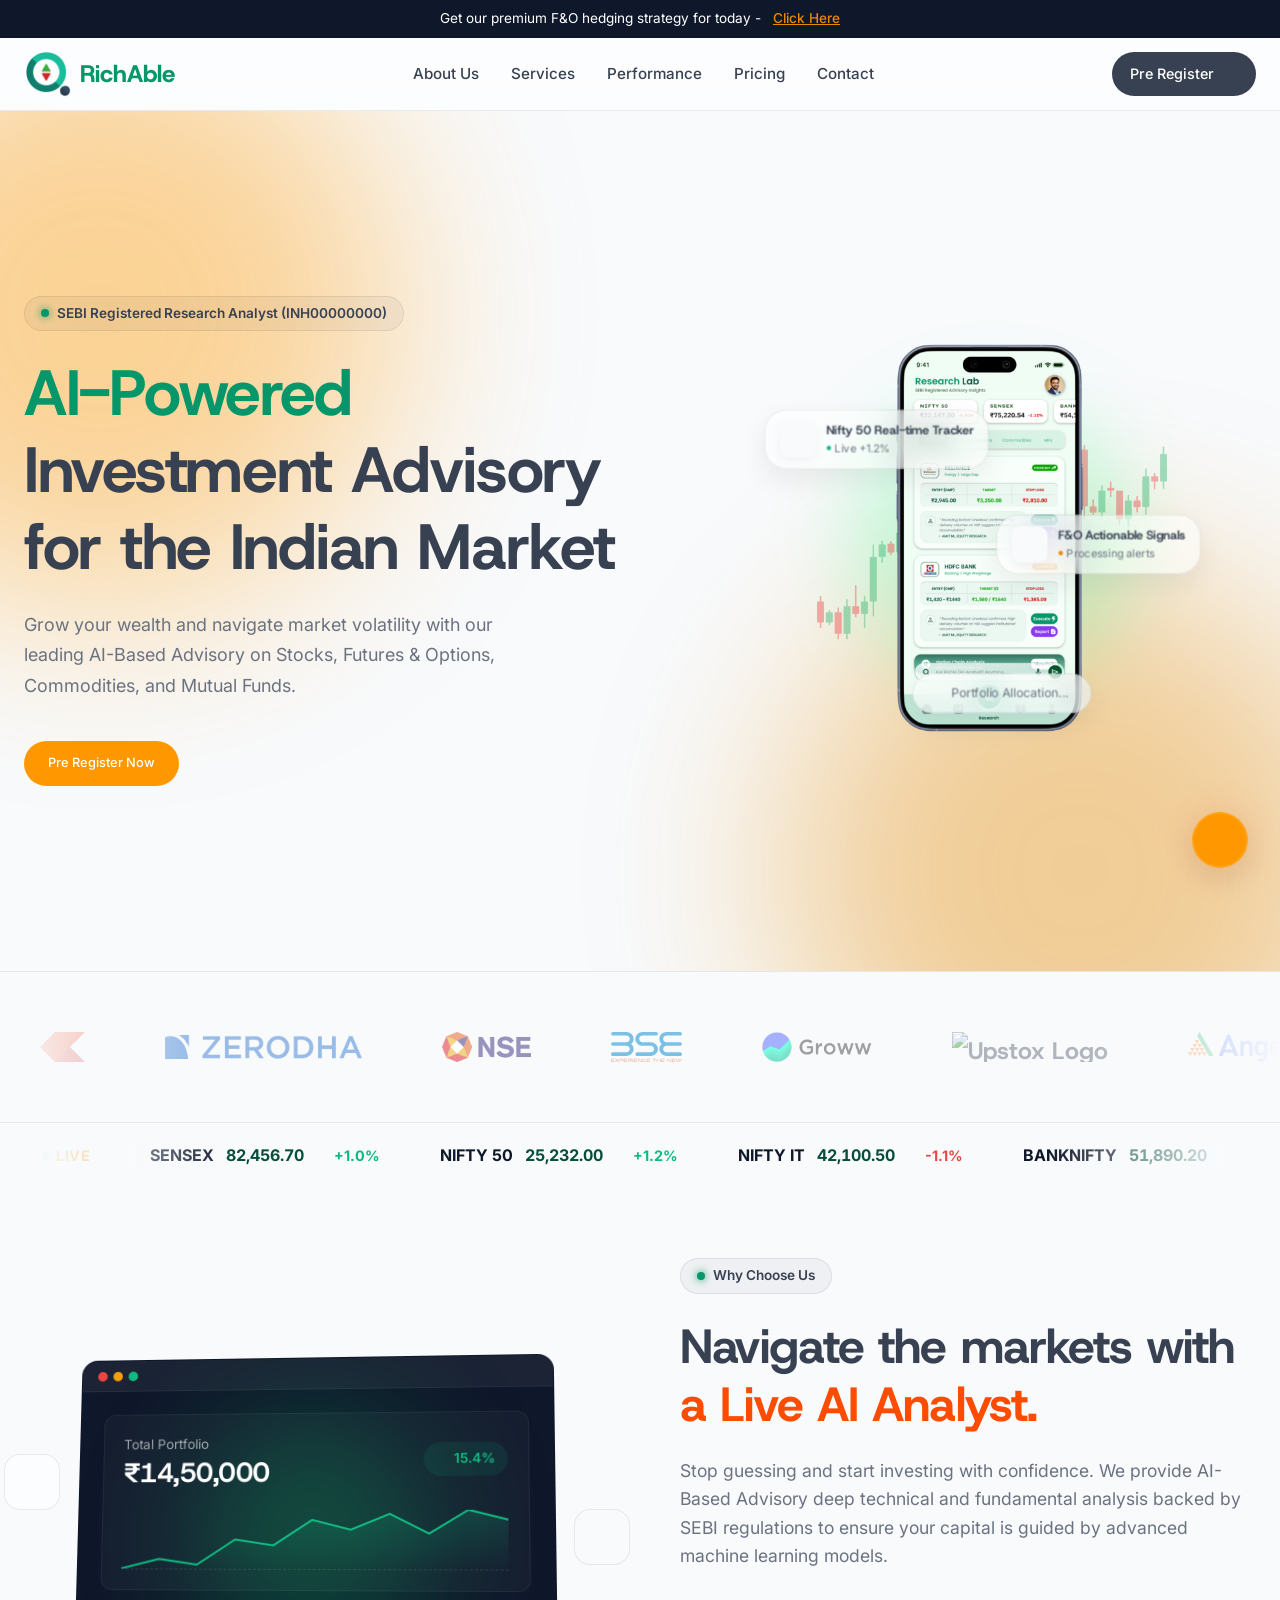
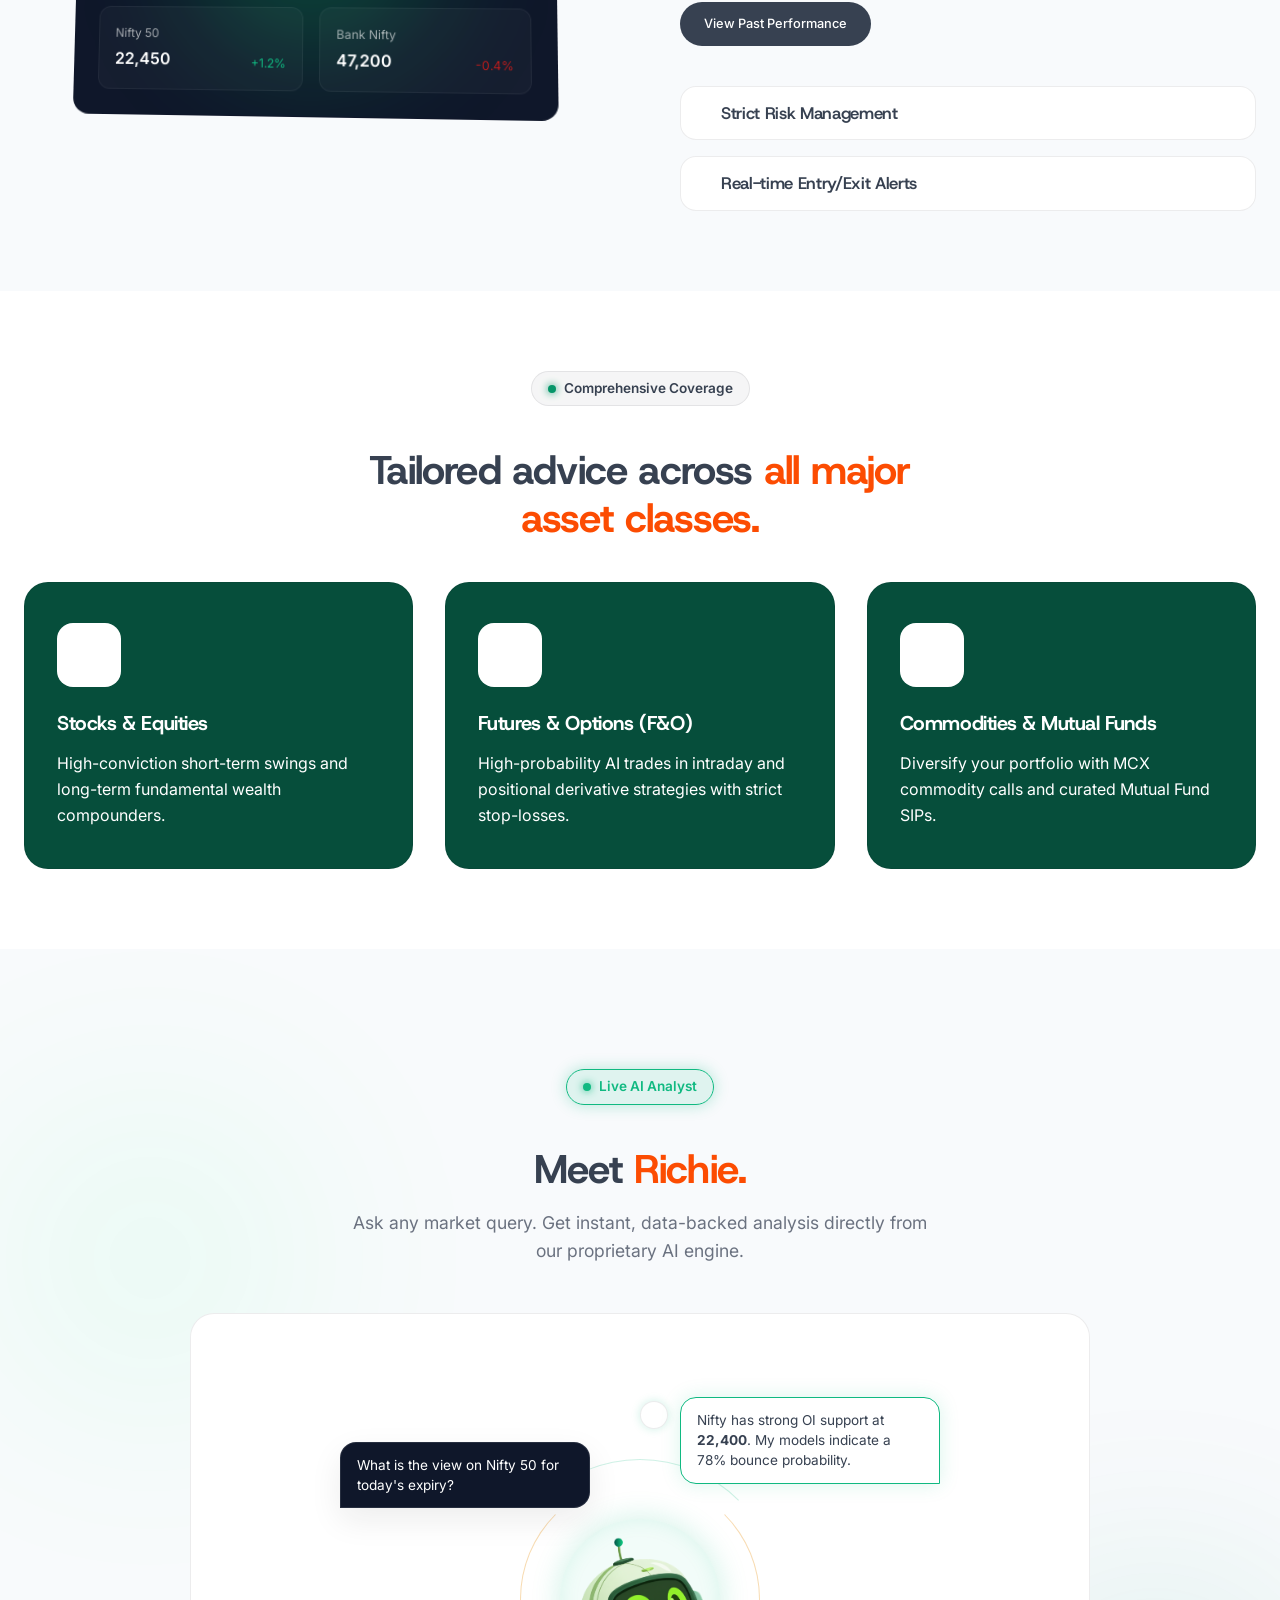
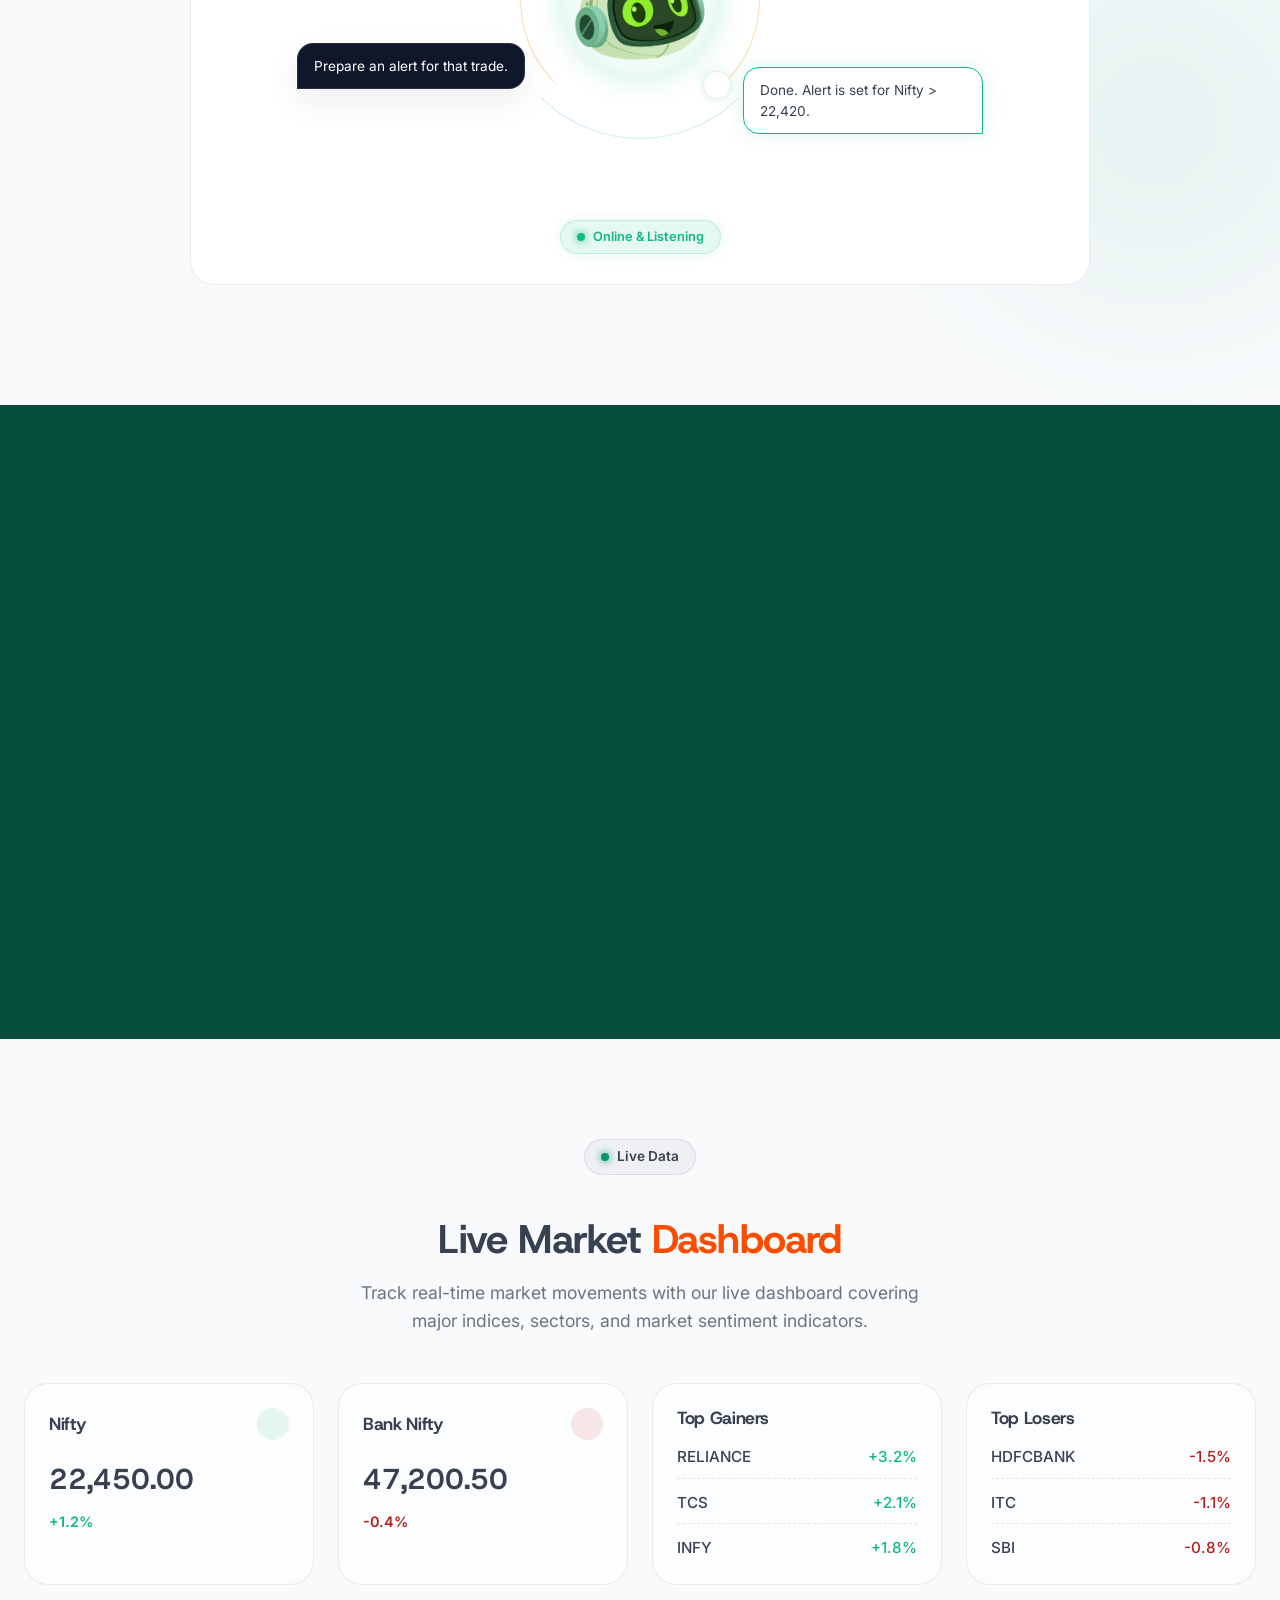
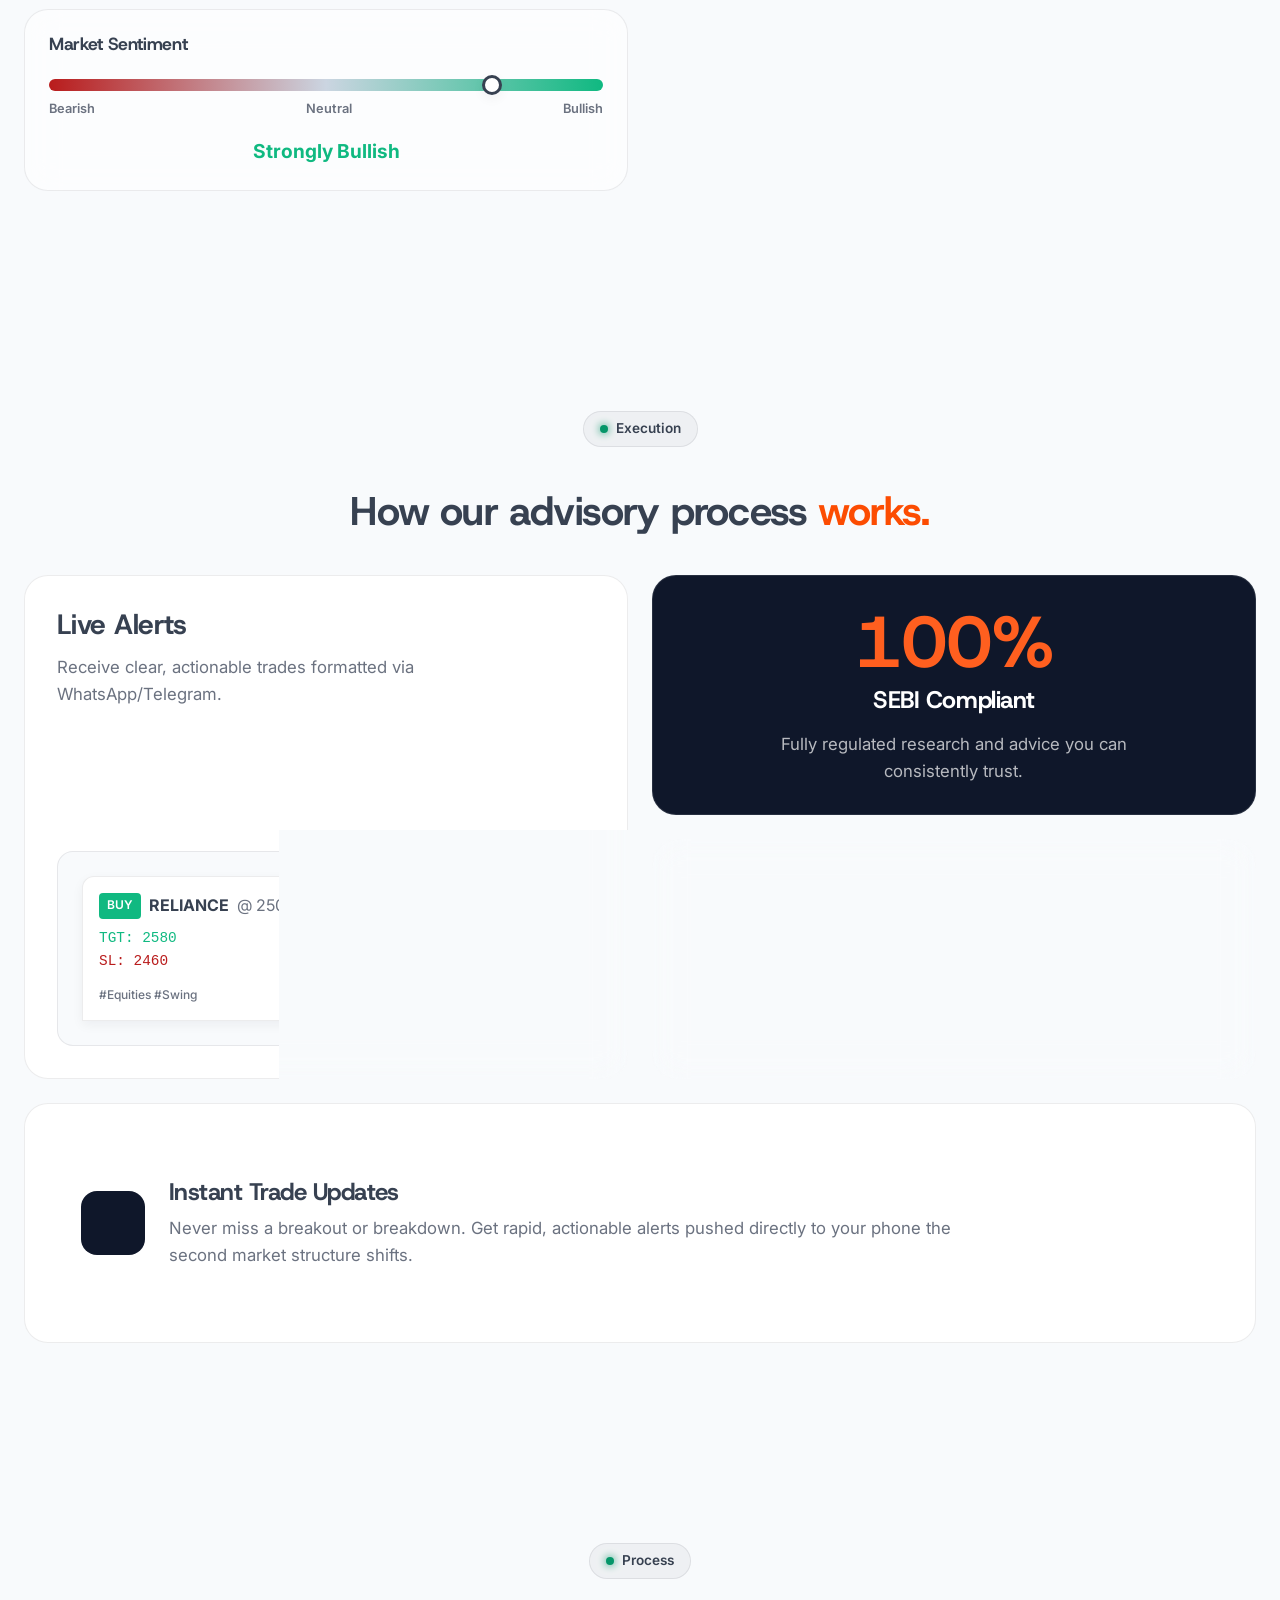
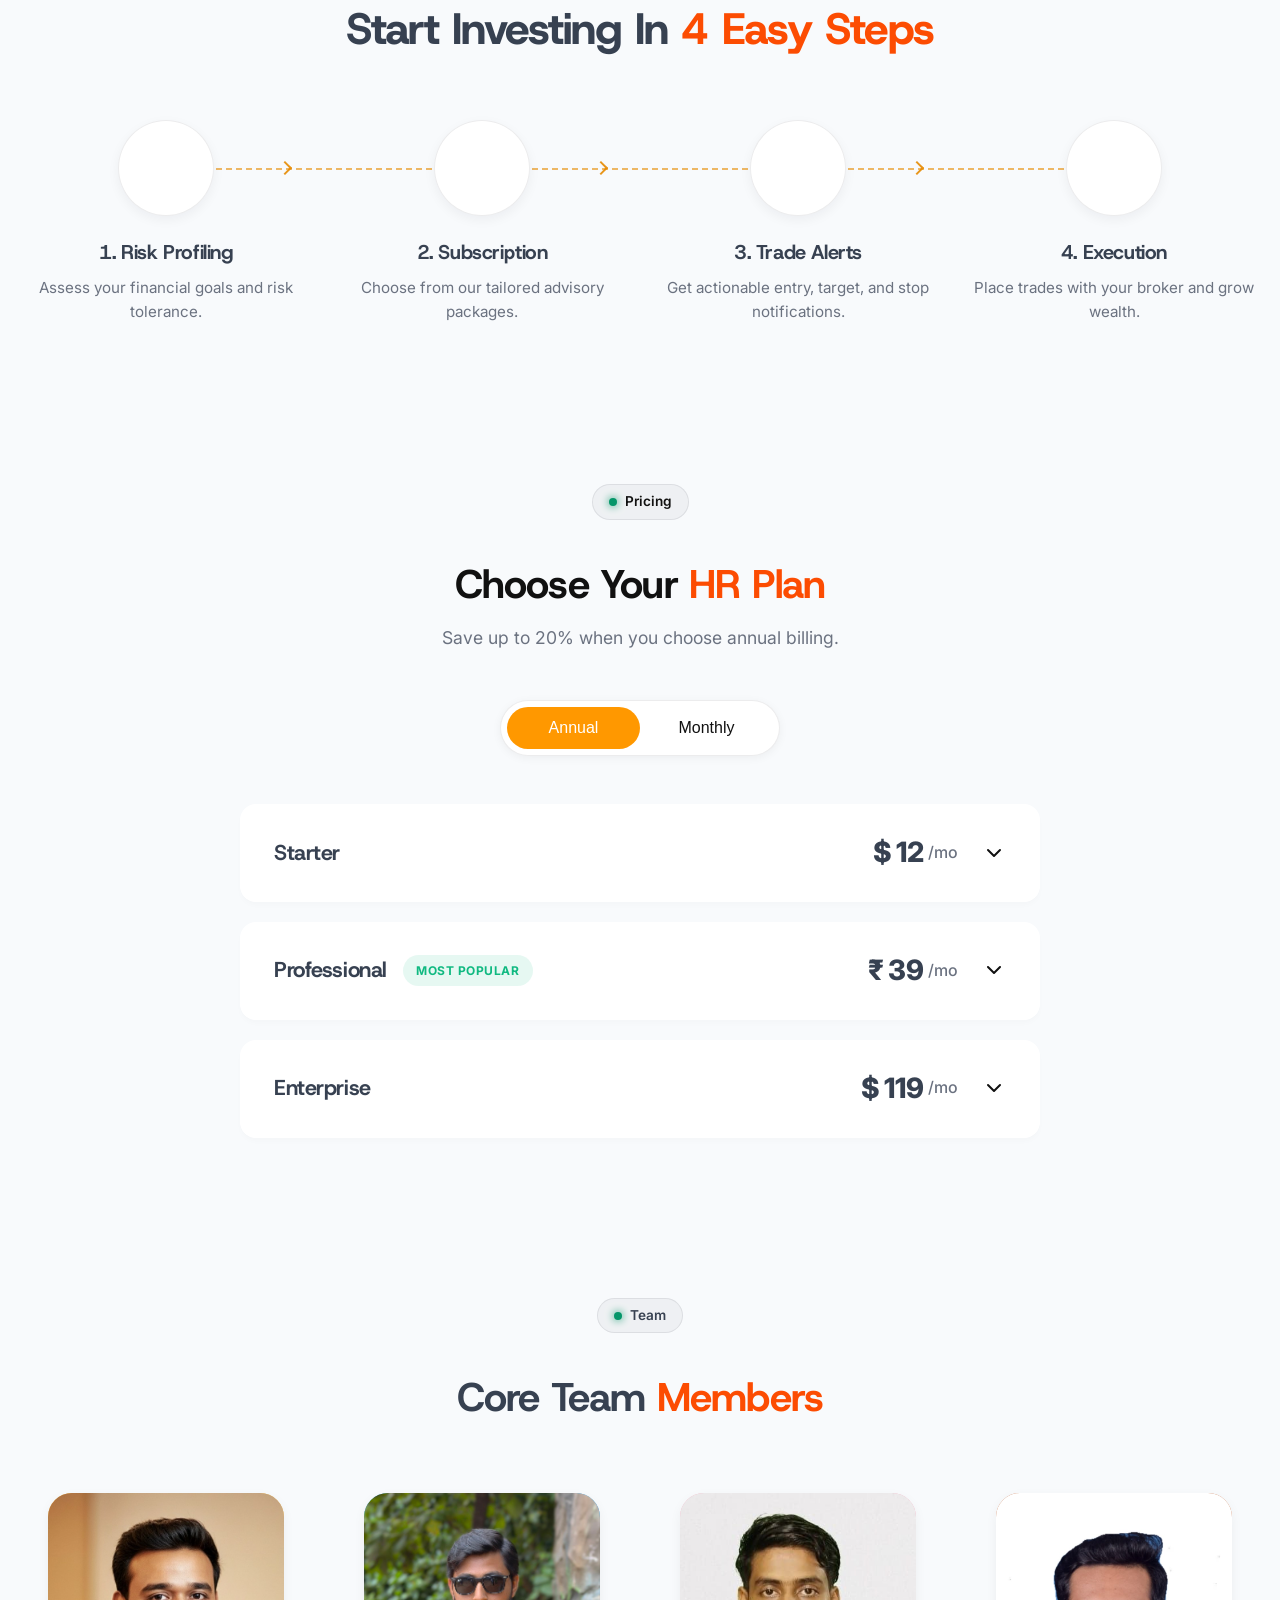
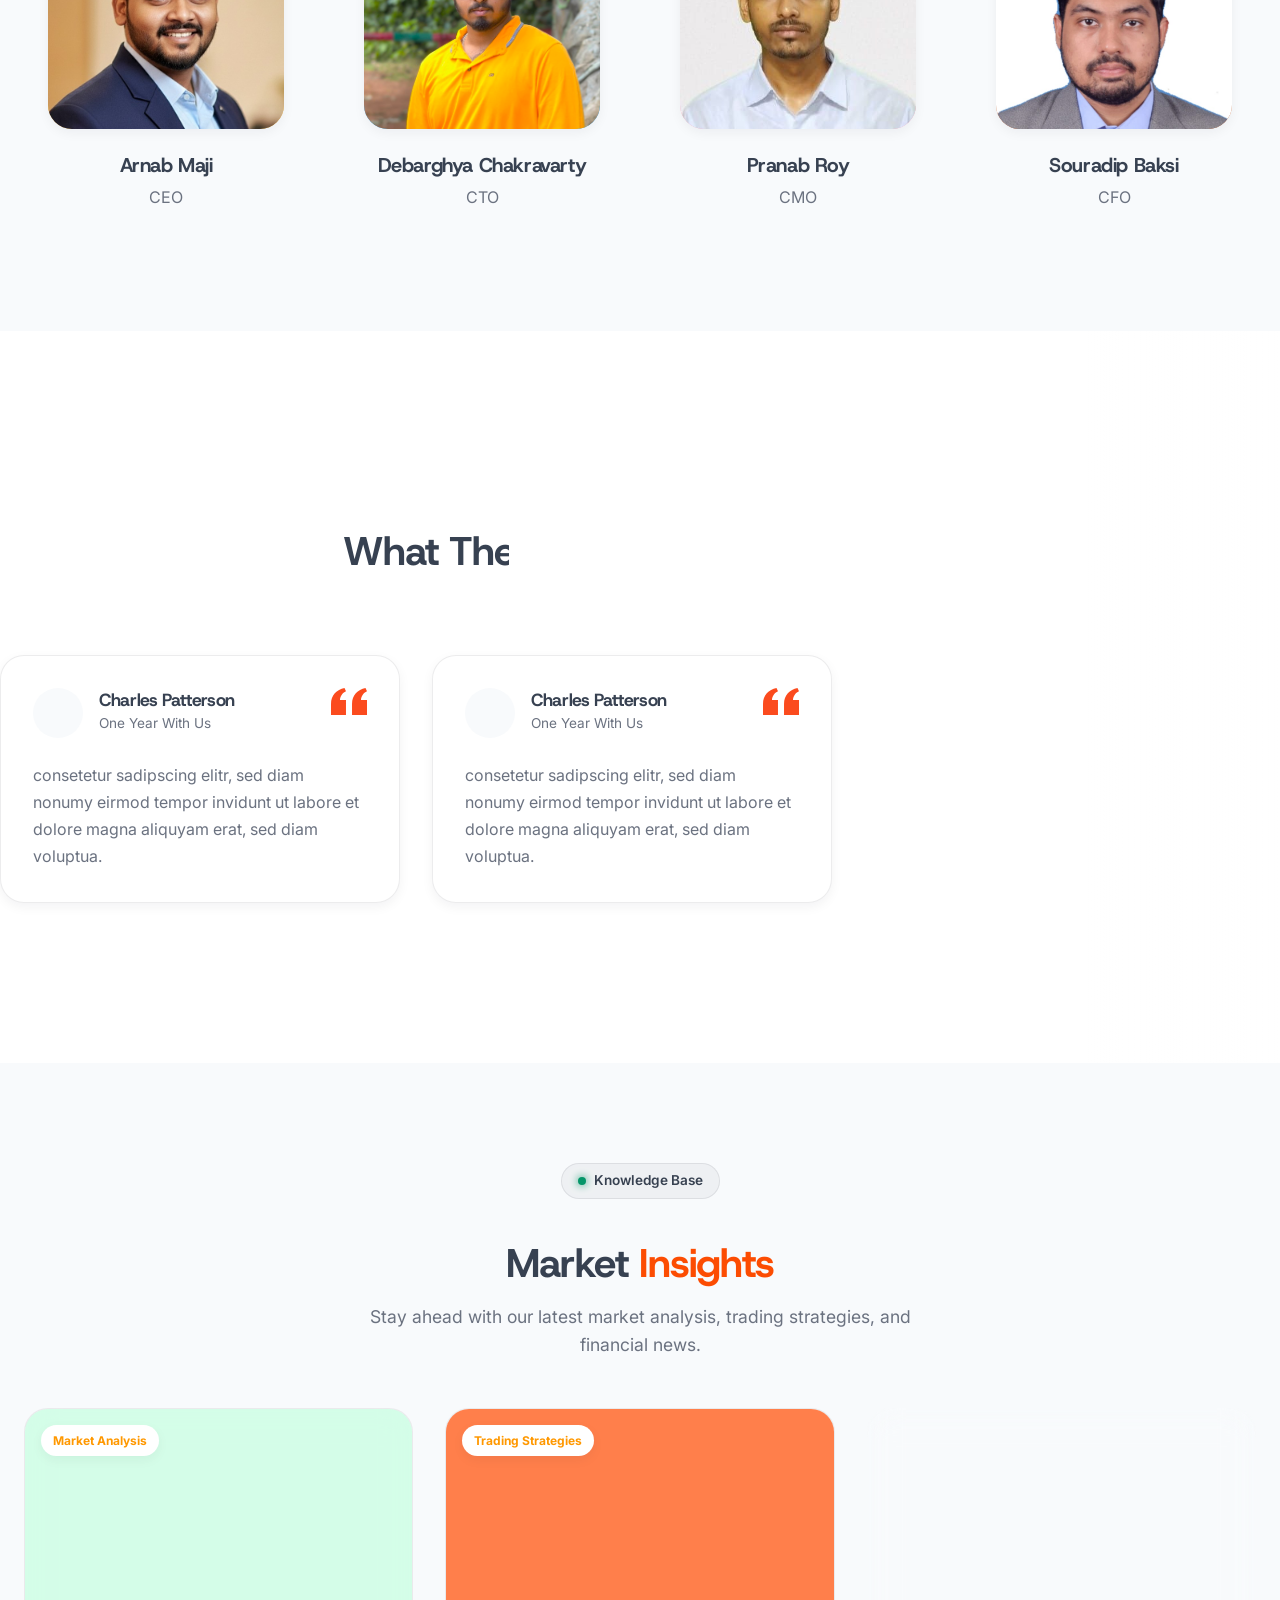
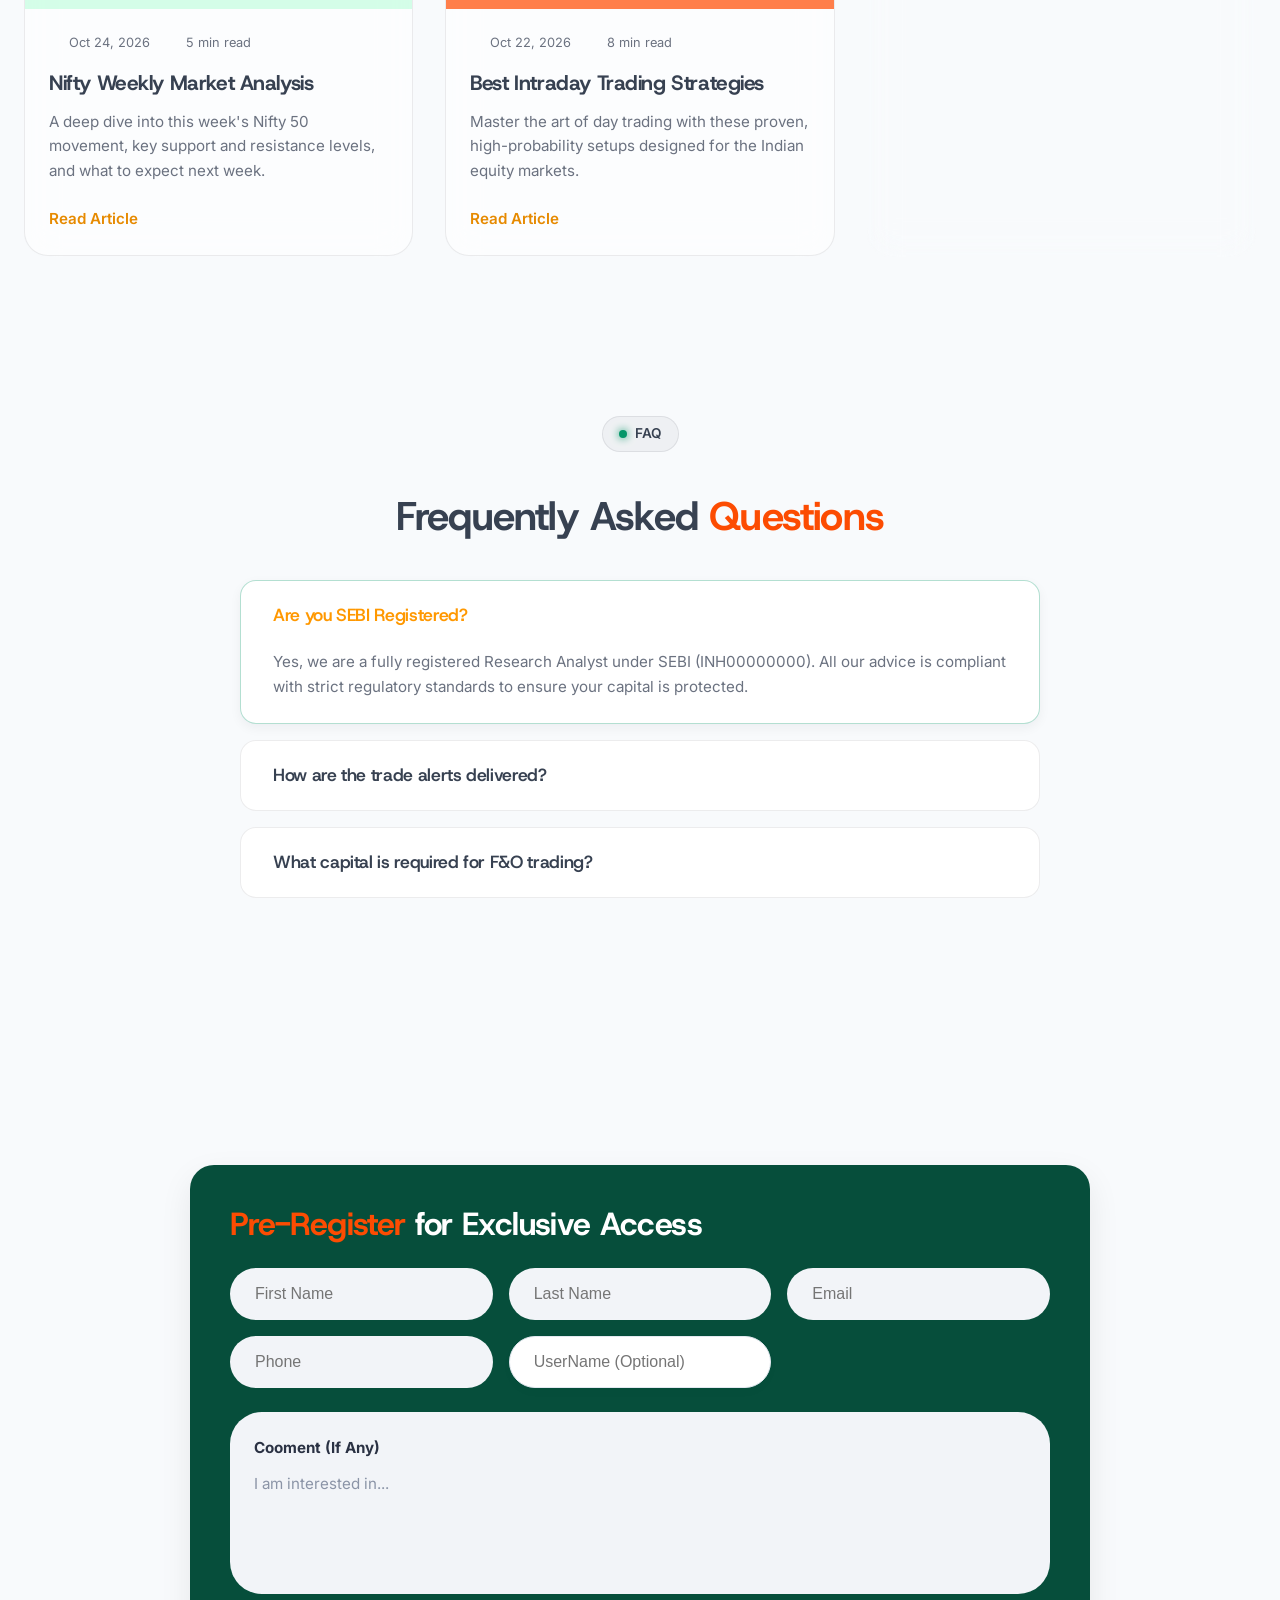
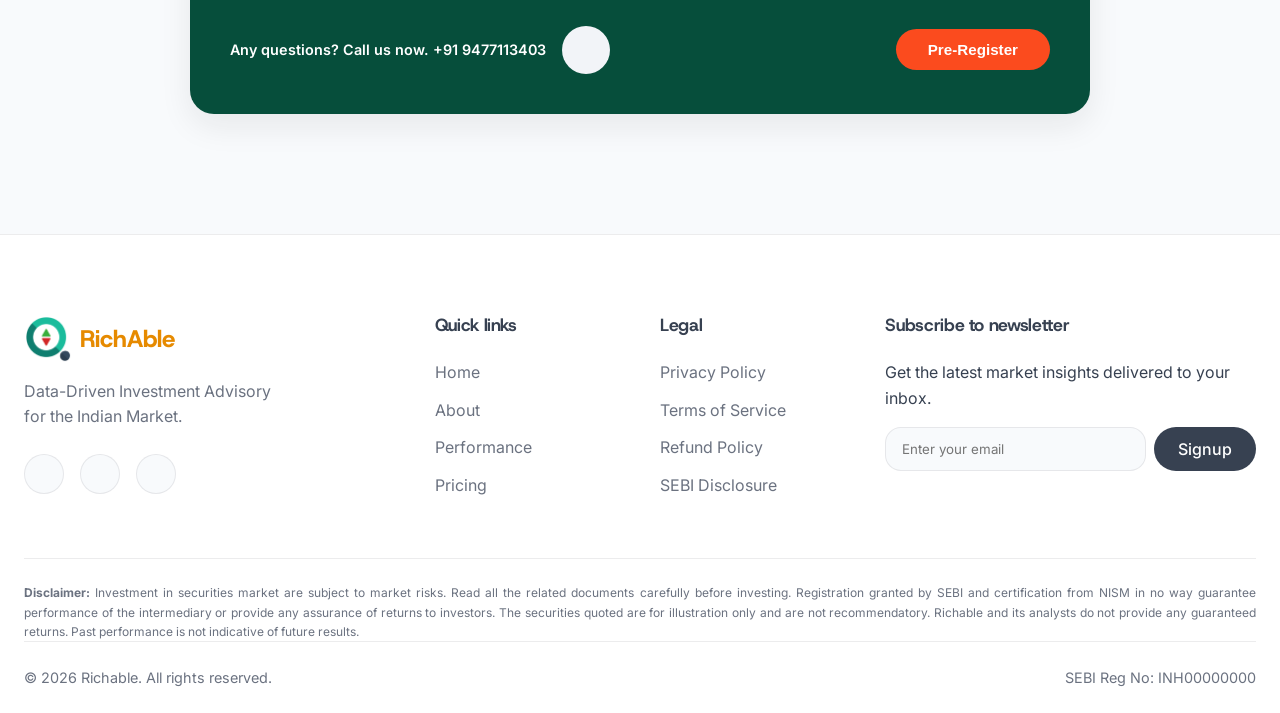
==== commit c0d3be9a: "buttun size" ====
--- a/index.html
+++ b/index.html
@@ -99,10 +99,11 @@
                     <div class="floating-card glass-panel fc-search">
                         <i data-lucide="pie-chart" class="search-icon"></i>
                         <span class="typewriter">Portfolio Allocation...</span>
-                        <div class="search-btn"><i data-lucide="percent"></i></div>
-                    </div>
-                </div>
-            </div>
+                        <i data-lucide="percent" style="color: #059669;"></i>
+                    </div>
+                </div>
+            </div>
+        </div>
         </div>
     </section>
 
@@ -458,8 +459,7 @@
                     <div
                         style="margin-top: 40px; text-align: center; position: absolute; bottom: -30px; z-index: 20; width: 100%;">
                         <span class="richie-status-pill">
-                            <span class="pulse-dot"></span> Online & Listening
-                        </span>
+                            <span class="pulse-dot"></span> Online & Listening </span>
                     </div>
 
                 </div>
--- a/styles.css
+++ b/styles.css
@@ -270,8 +270,8 @@
 }
 
 .btn-lg {
-  padding: 16px 32px;
-  font-size: 1.1rem;
+  padding: 12px 24px;
+  font-size: 0.8rem;
 }
 
 .icon-sm {
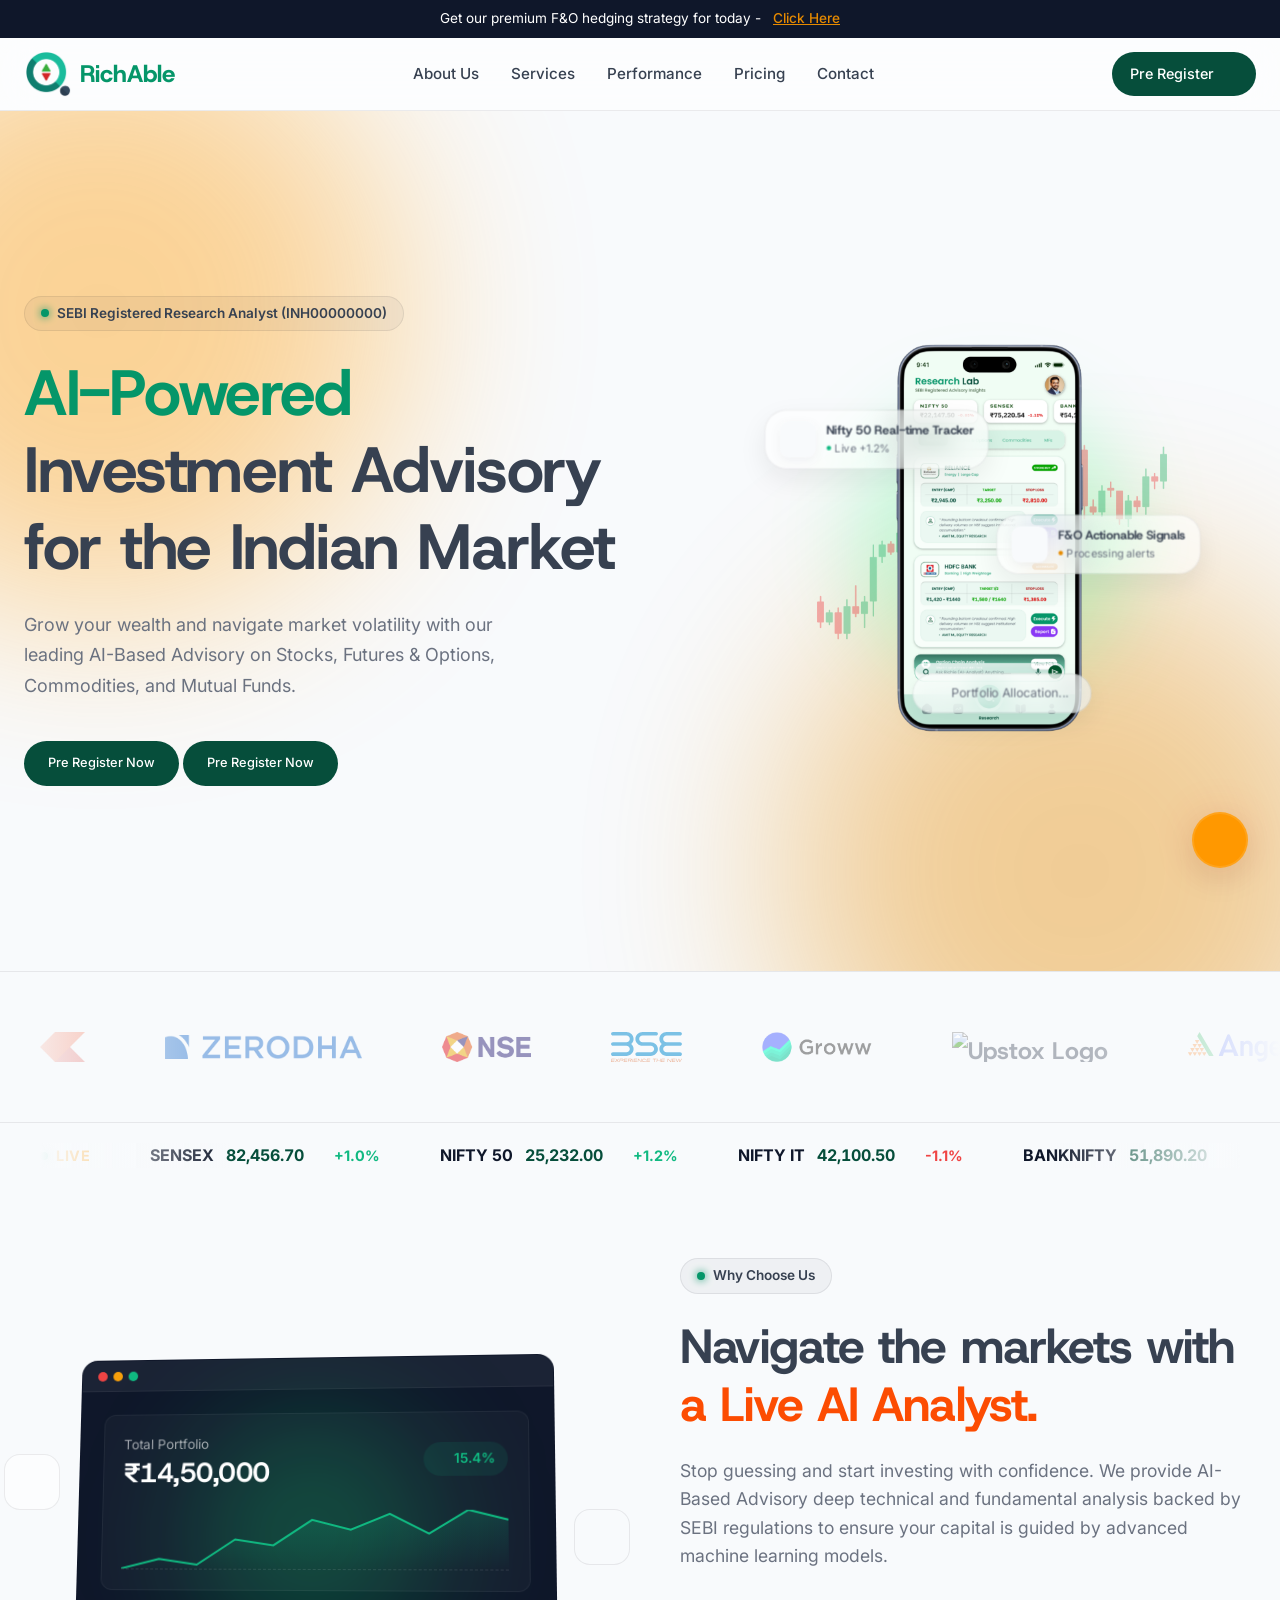
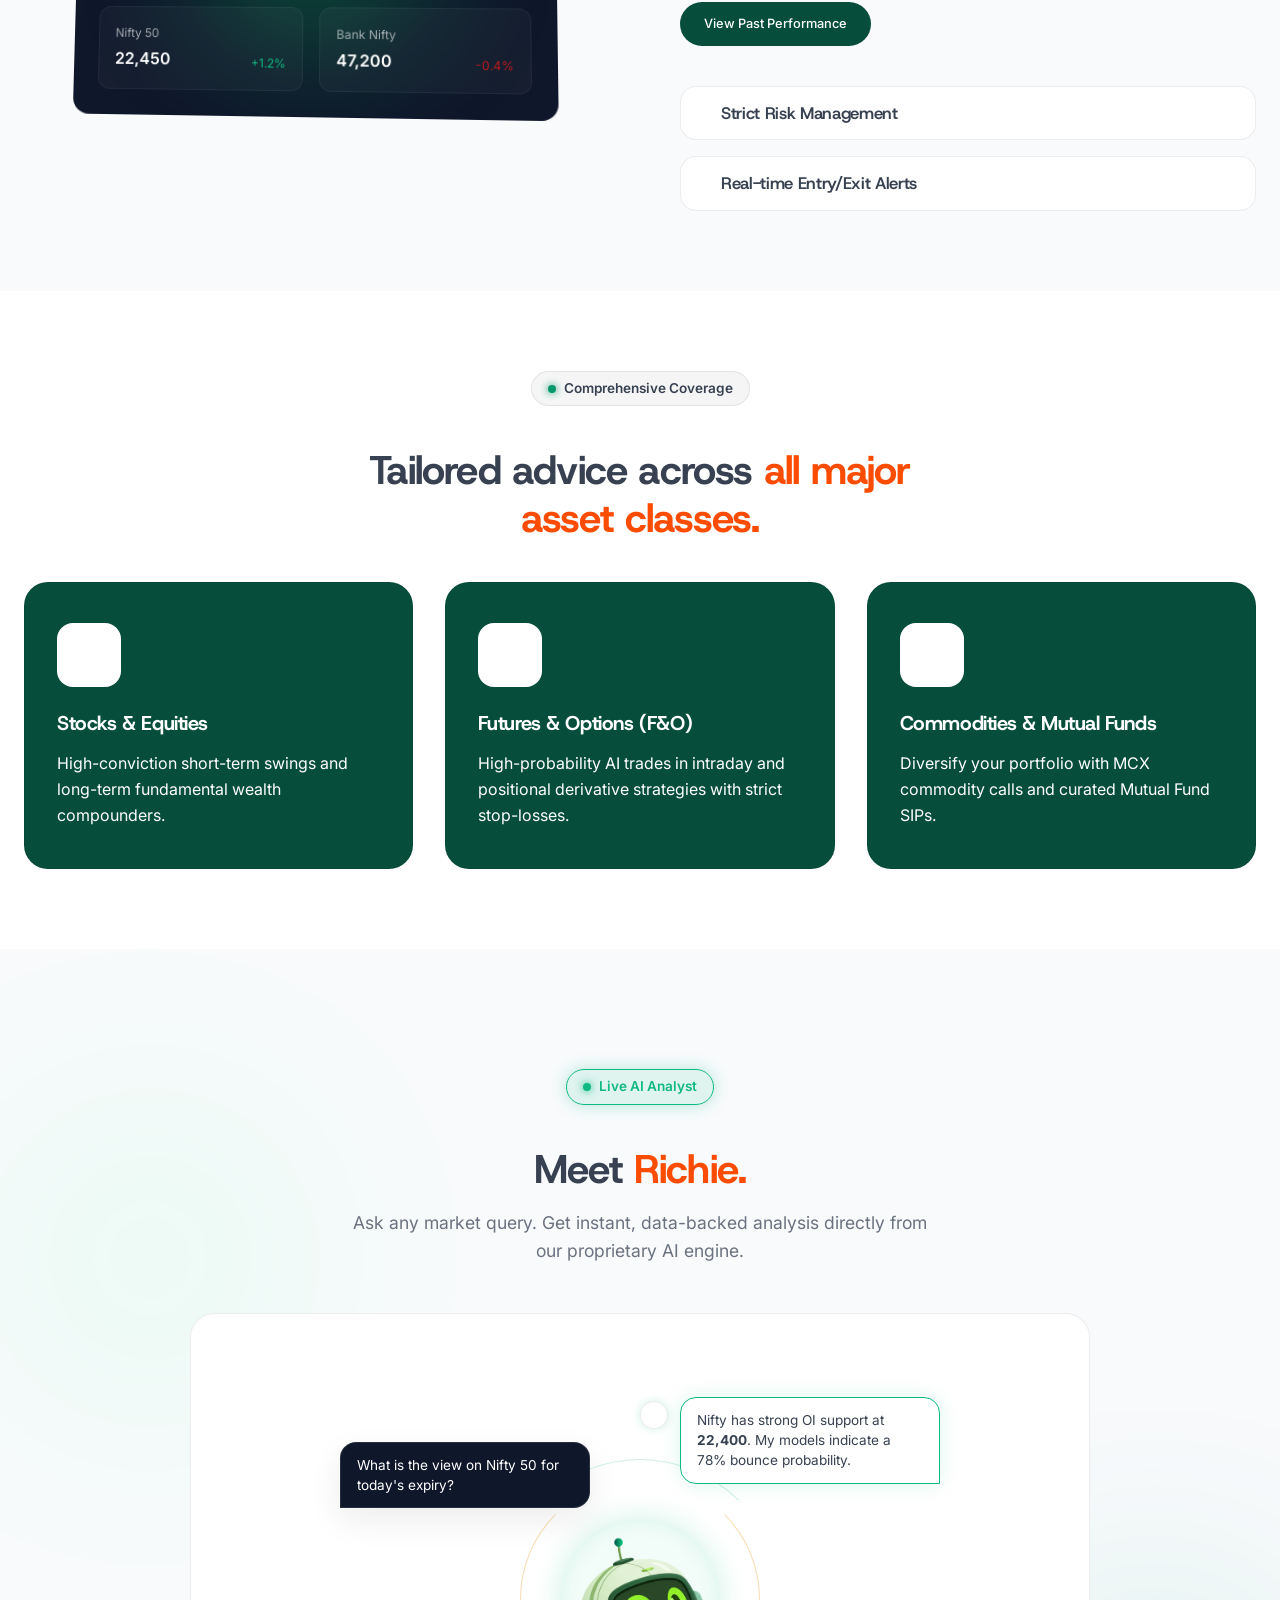
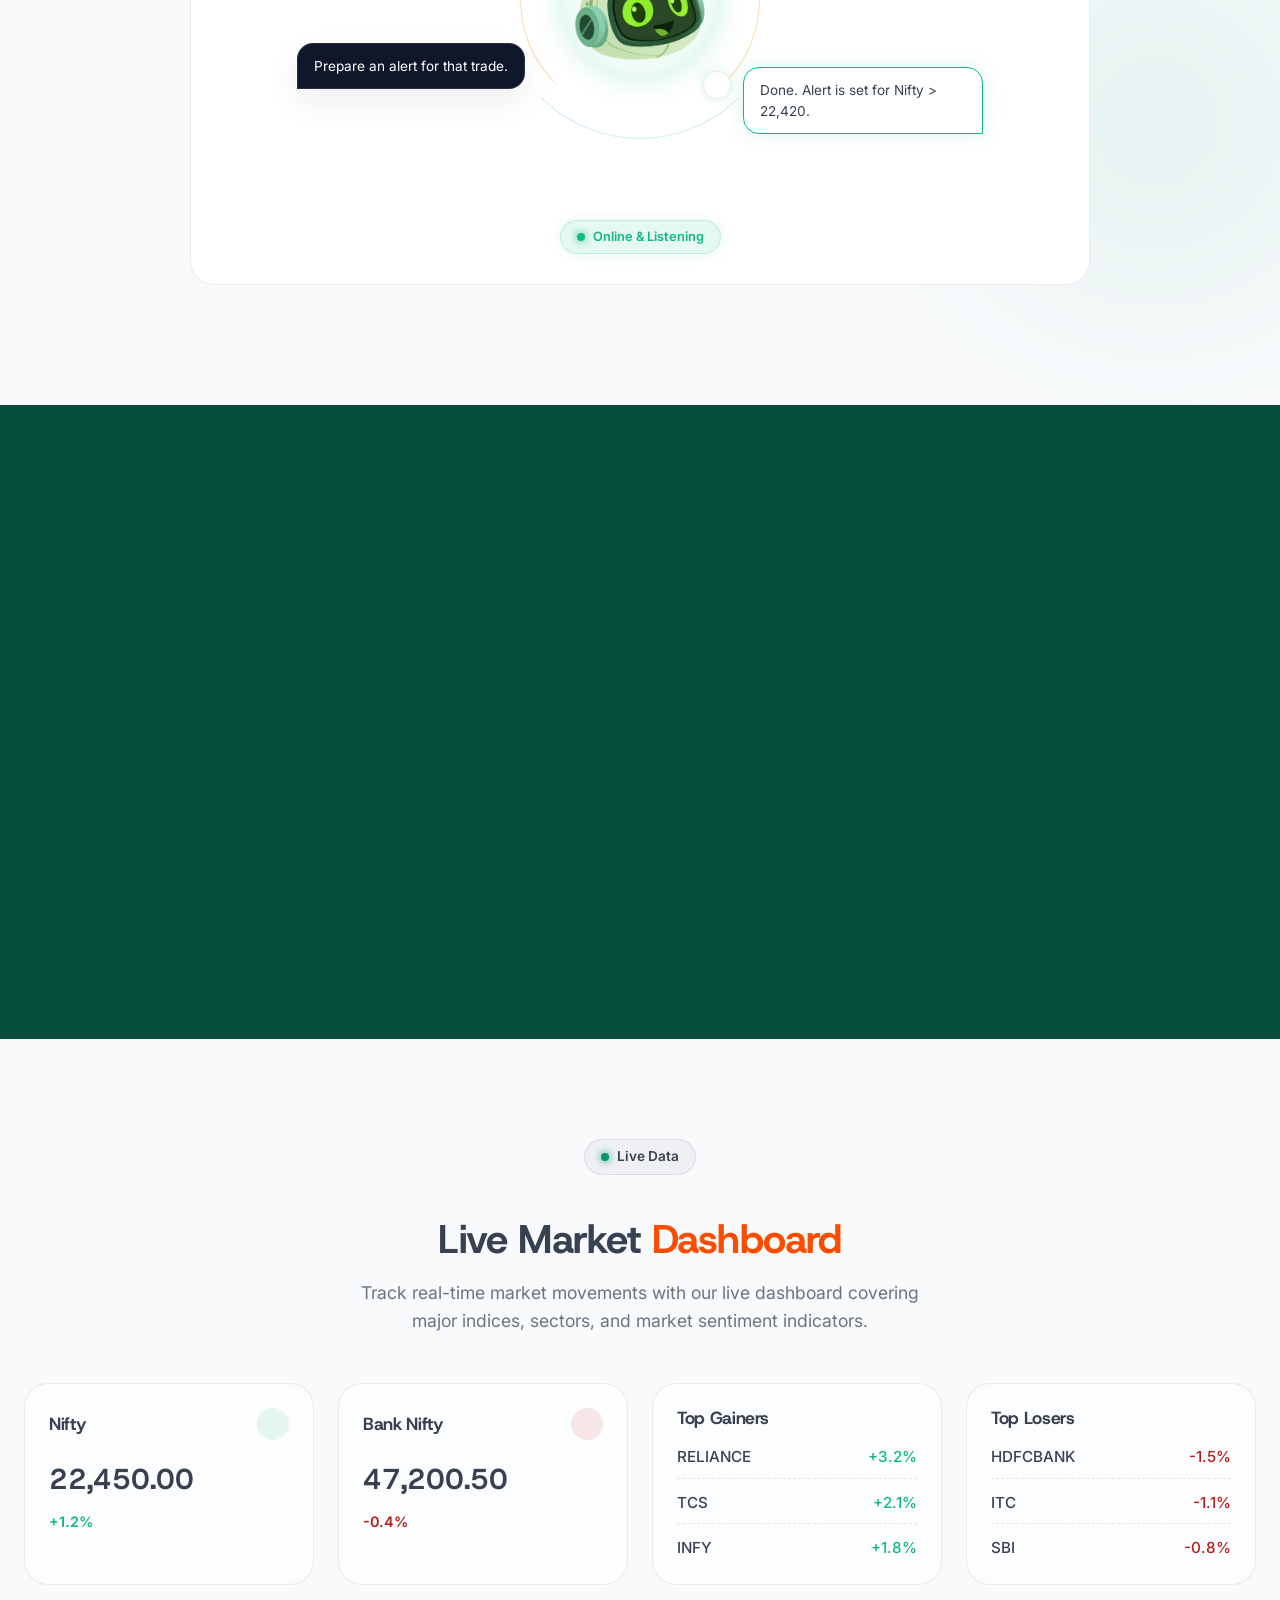
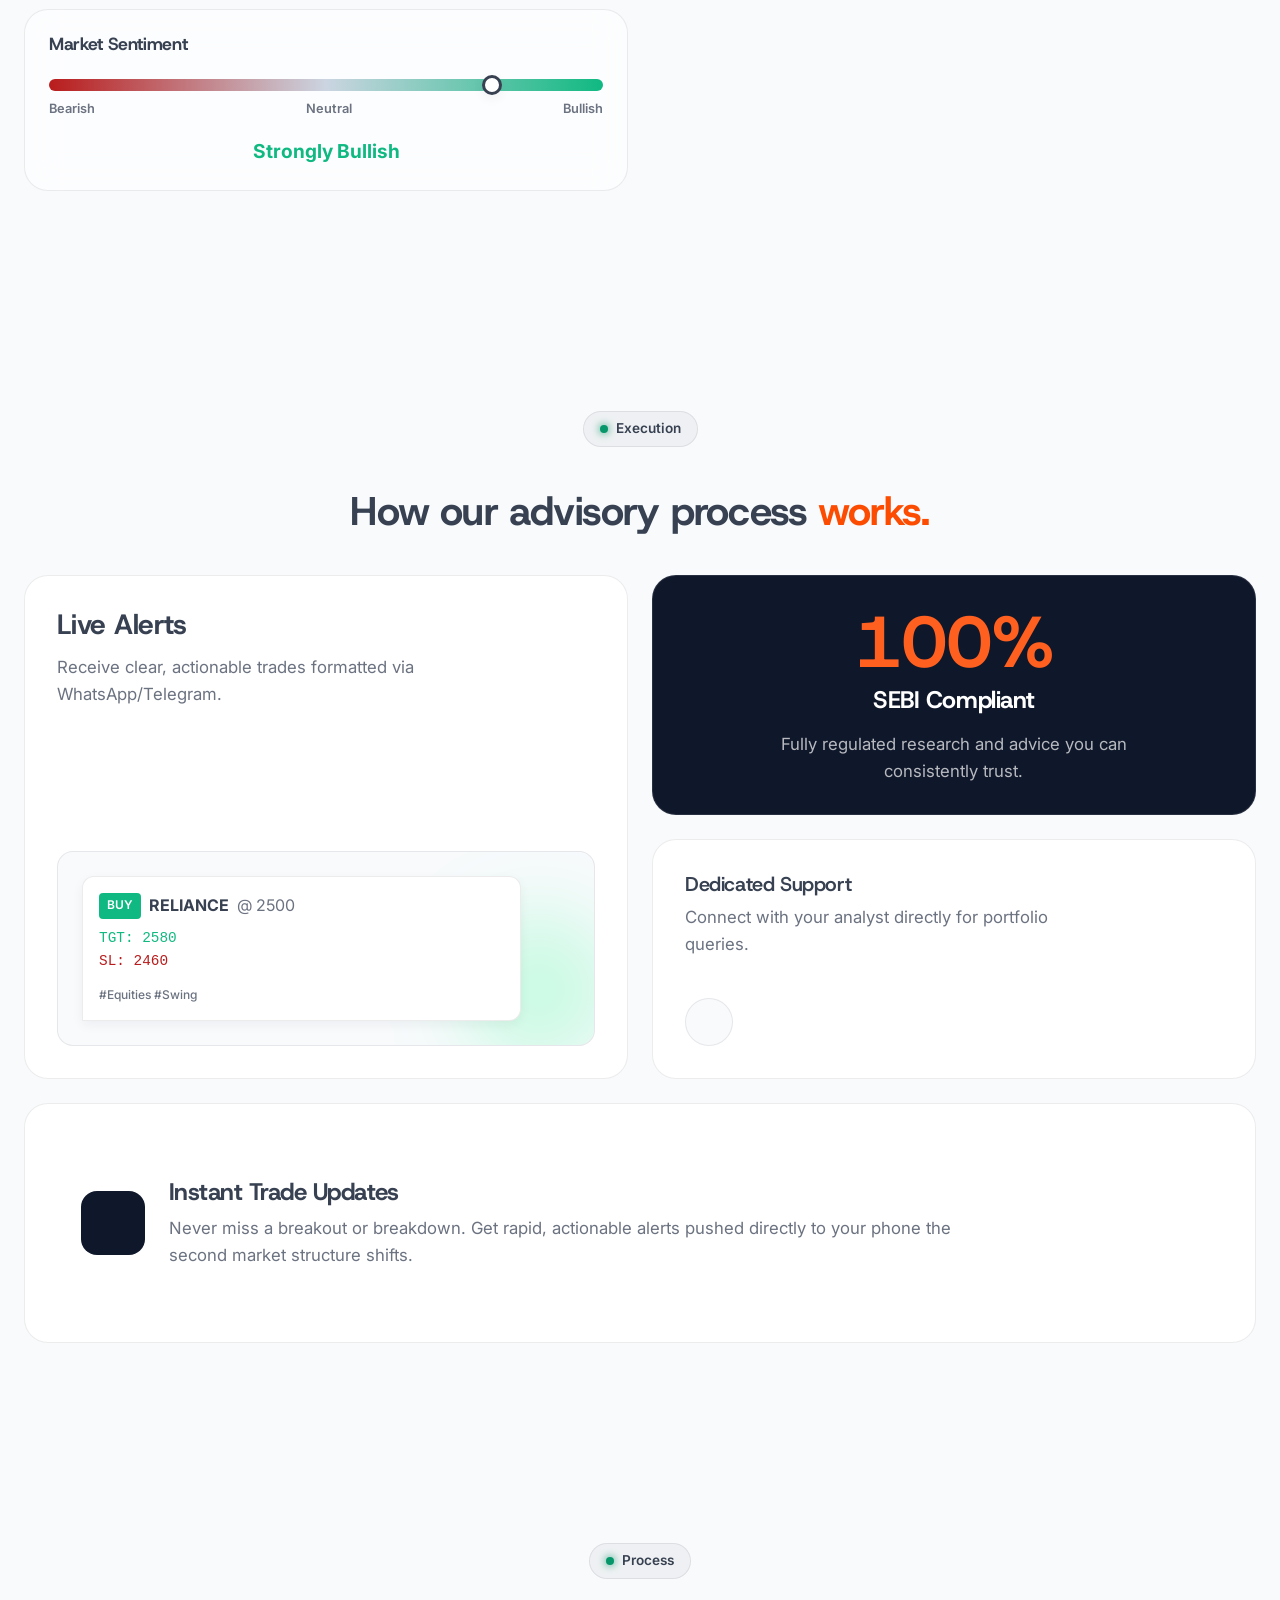
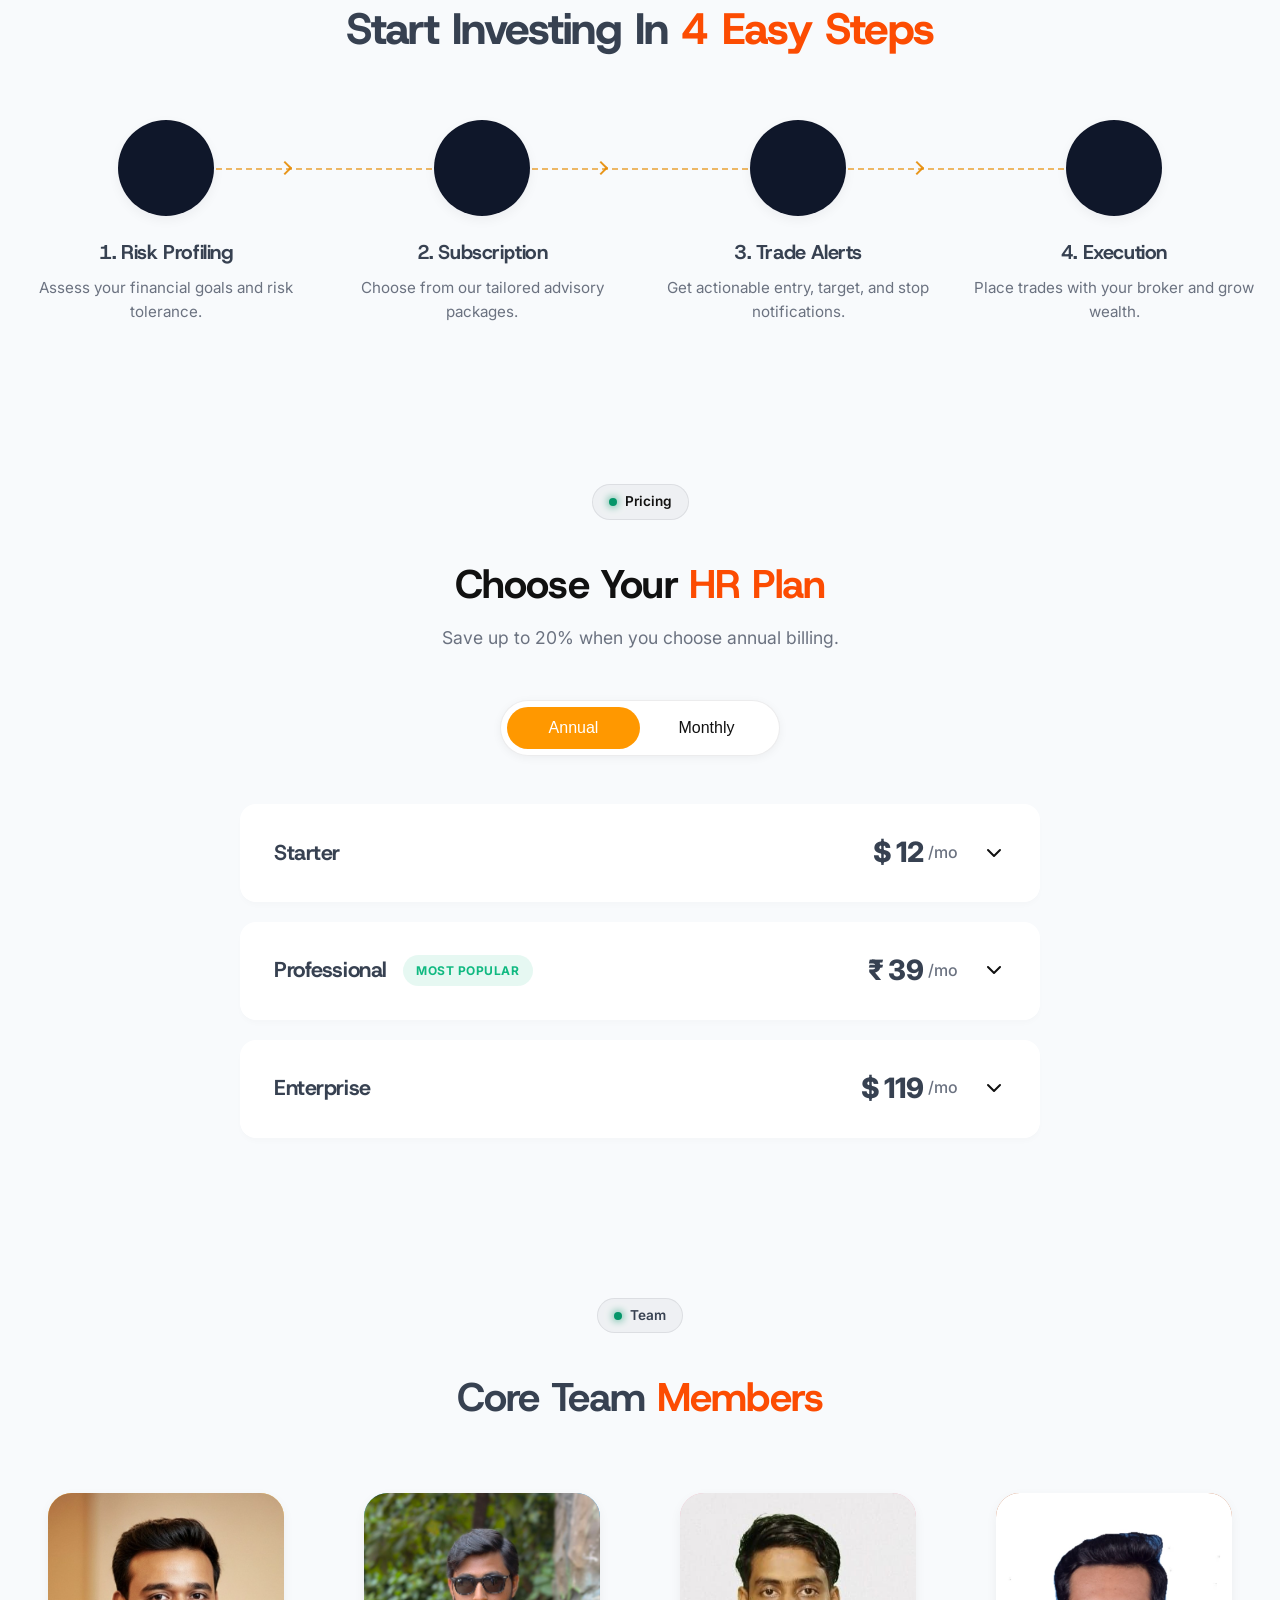
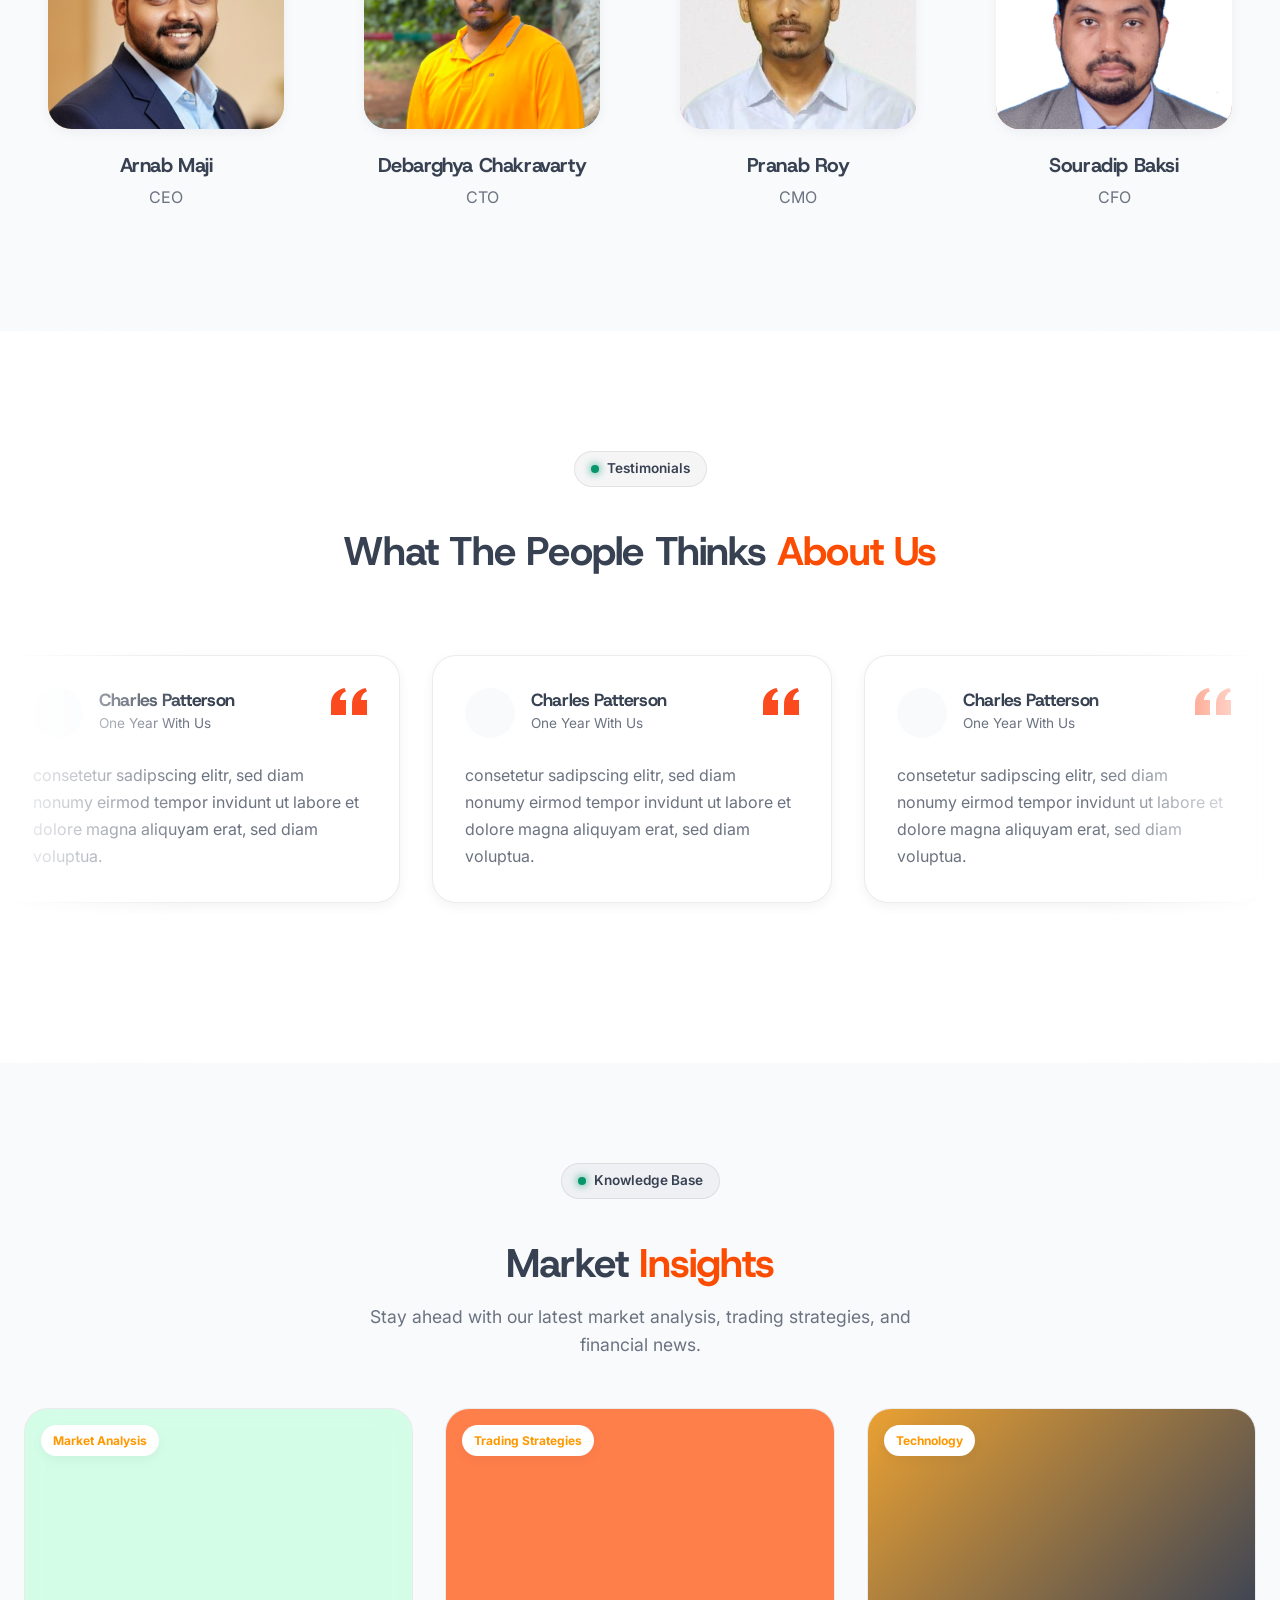
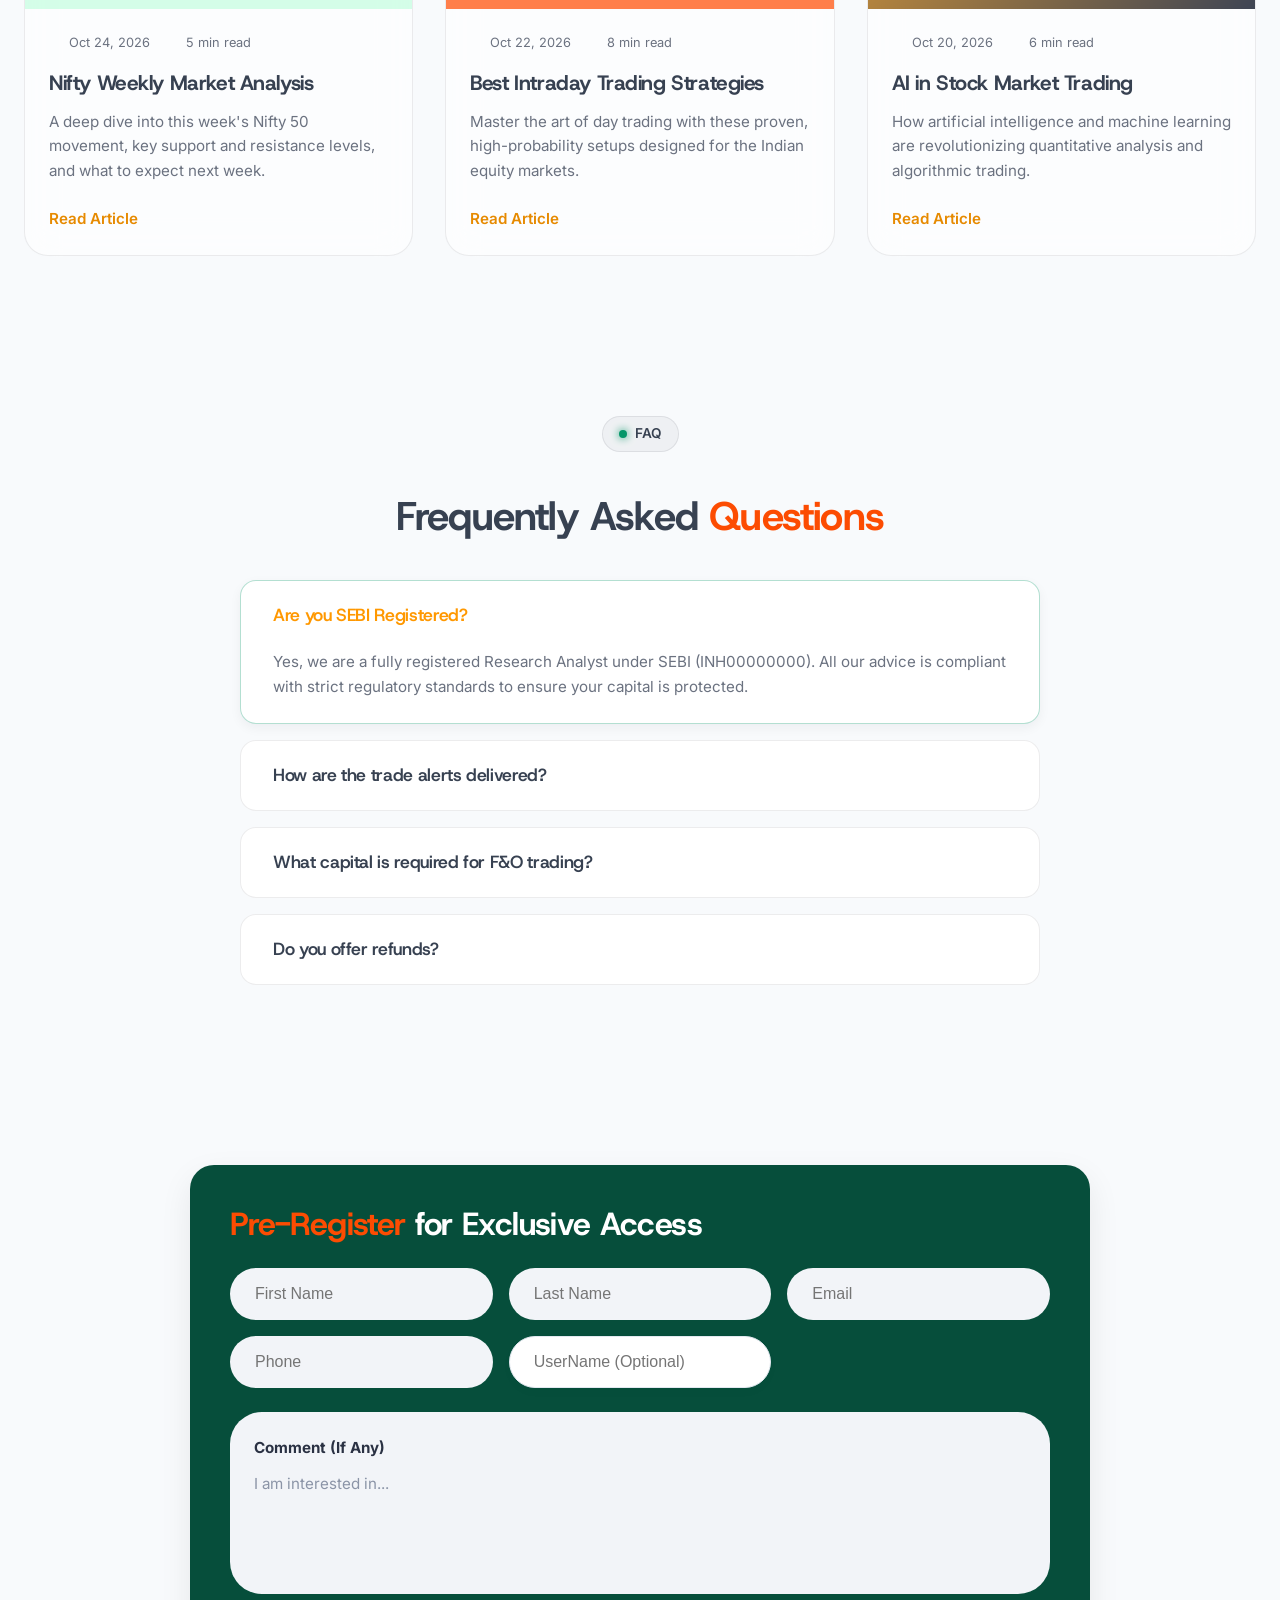
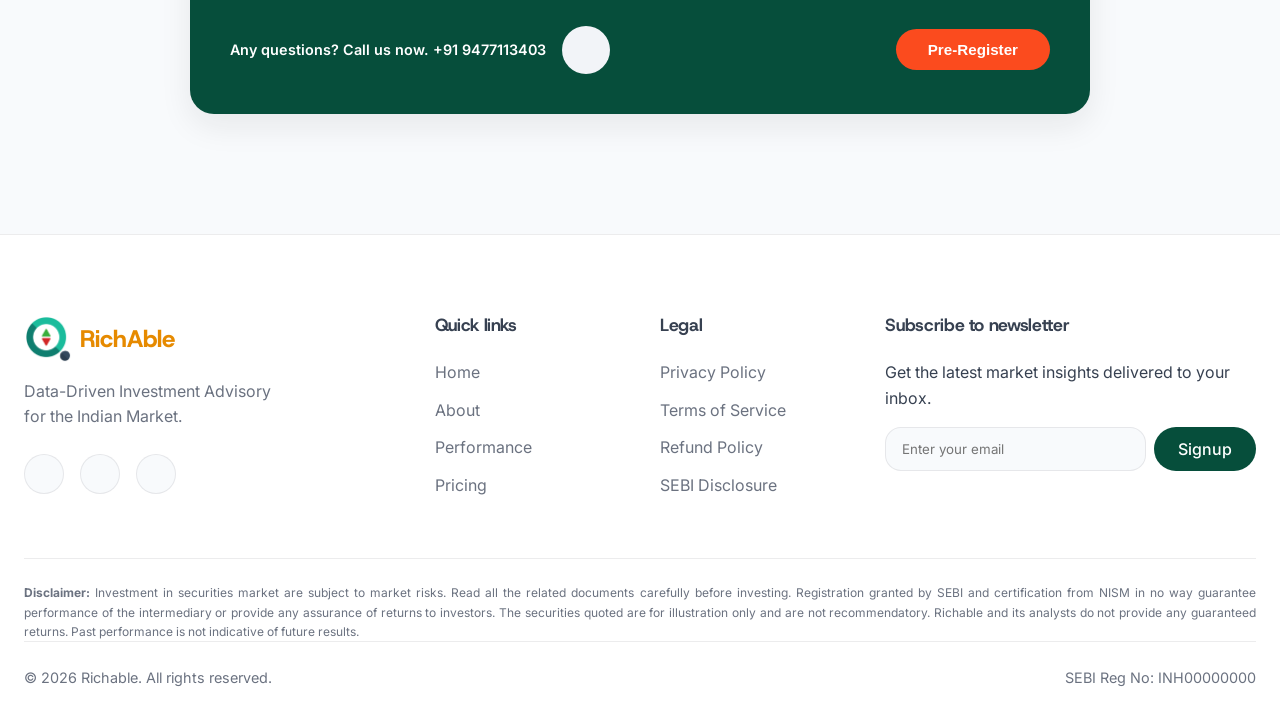
==== commit 2b708c2d: "color change" ====
--- a/index.html
+++ b/index.html
@@ -60,6 +60,8 @@
                     Stocks, Futures & Options, Commodities, and Mutual Funds.</p>
                 <div class="hero-actions">
                     <a href="#preregister" class="btn btn-accent btn-lg">Pre Register Now</a>
+
+                    <a href="#services" class="btn btn-accent btn-lg">Pre Register Now</a>
                 </div>
             </div>
 
@@ -1377,7 +1379,7 @@
                     <div class="reg-textarea-group">
                         <div class="textarea-header">
                             <div class="textarea-labels">
-                                <label>Cooment (If Any)</label>
+                                <label>Comment (If Any)</label>
                             </div>
                         </div>
                         <textarea placeholder="I am interested in..."></textarea>
--- a/styles.css
+++ b/styles.css
@@ -135,7 +135,7 @@
 }
 
 .btn-primary {
-  background-color: var(--text-main);
+  background-color: var(--brand-color);
   color: var(--text-light);
 }
 
@@ -145,12 +145,12 @@
 }
 
 .btn-accent {
+  background-color: var(--brand-color);
+  color: var(--text-light);
+}
+
+.btn-accent:hover {
   background-color: var(--accent-primary);
-  color: var(--text-light);
-}
-
-.btn-accent:hover {
-  background-color: var(--accent-secondary);
   box-shadow: var(--shadow-glow);
 }
 
@@ -1969,7 +1969,7 @@
   width: 96px;
   height: 96px;
   border-radius: 50%;
-  background-color: var(--bg-secondary);
+  background-color: var(--bg-dark);
   border: 1px solid var(--glass-border);
   display: flex;
   align-items: center;
@@ -3387,7 +3387,7 @@
   display: flex;
   align-items: center;
   justify-content: center;
-  color: #2A3143;
+  color: #FC4C02;
   cursor: pointer;
   transition: background 0.3s ease;
 }
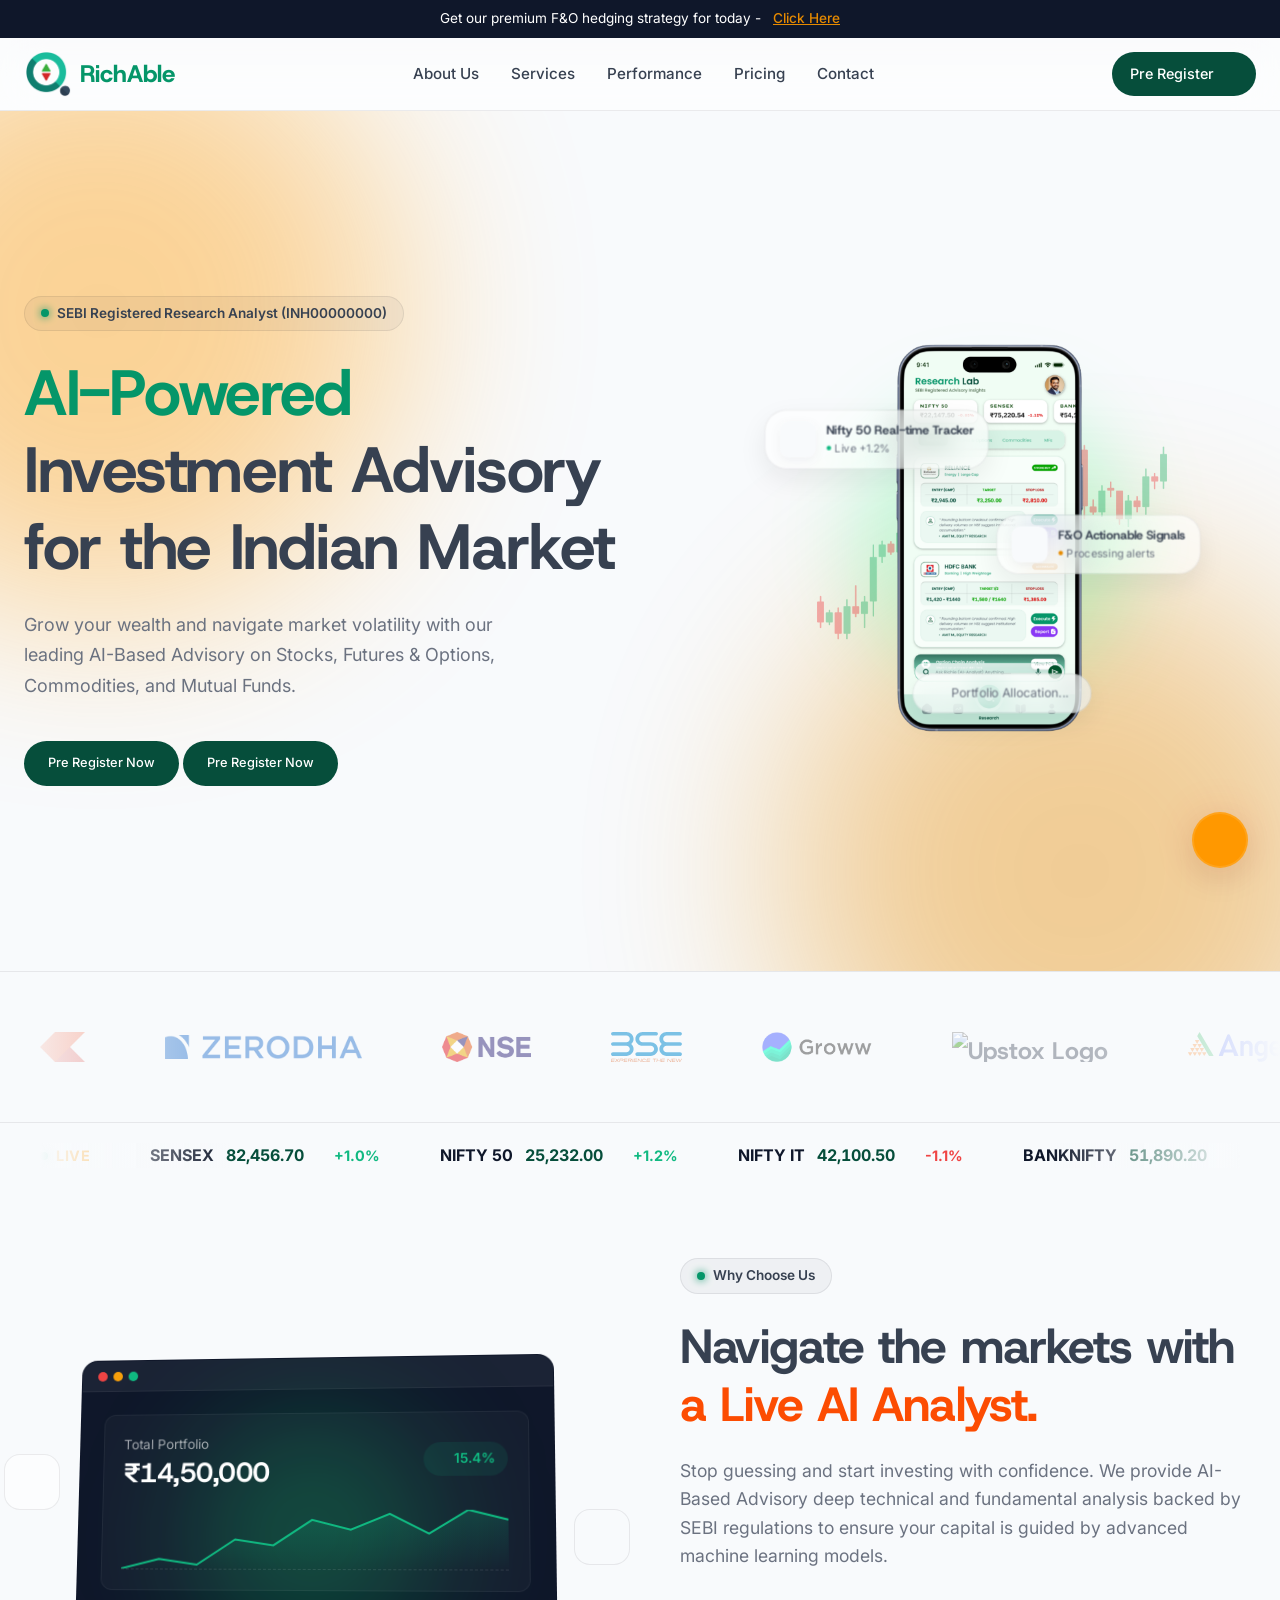
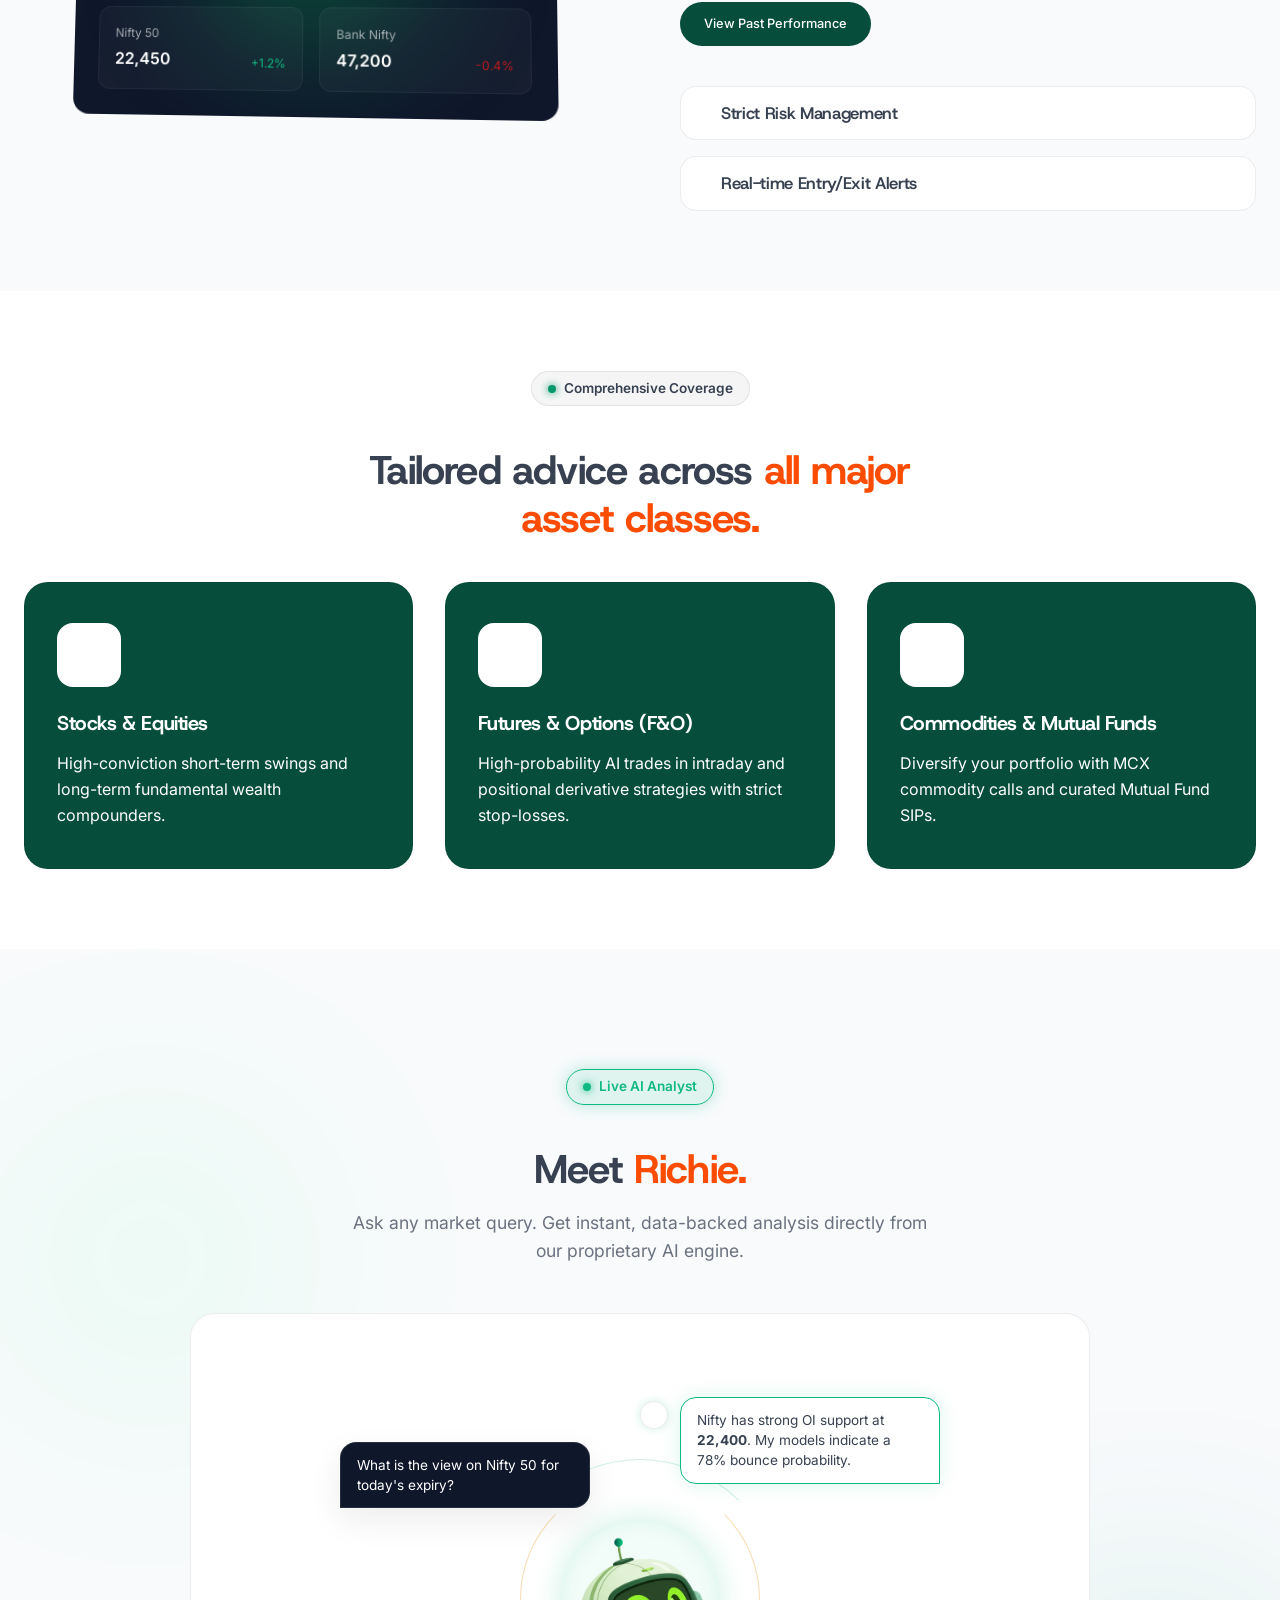
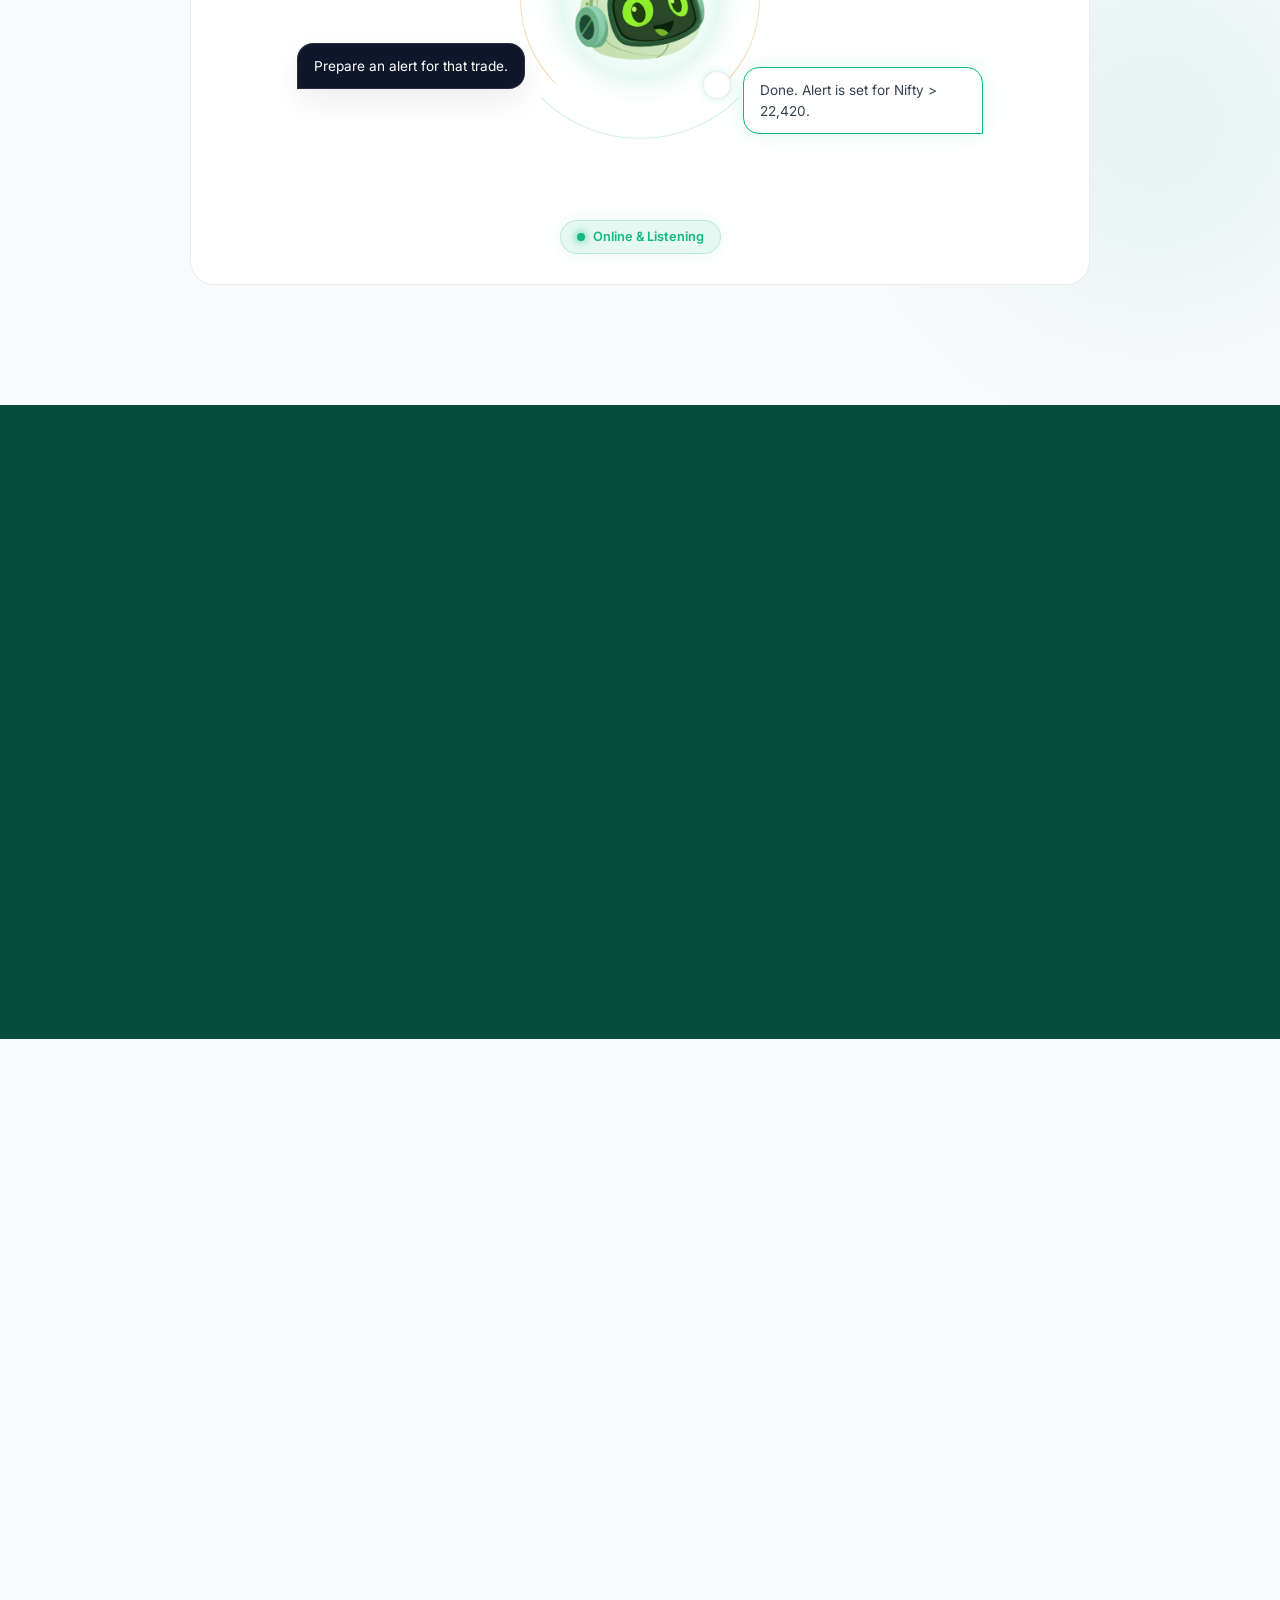
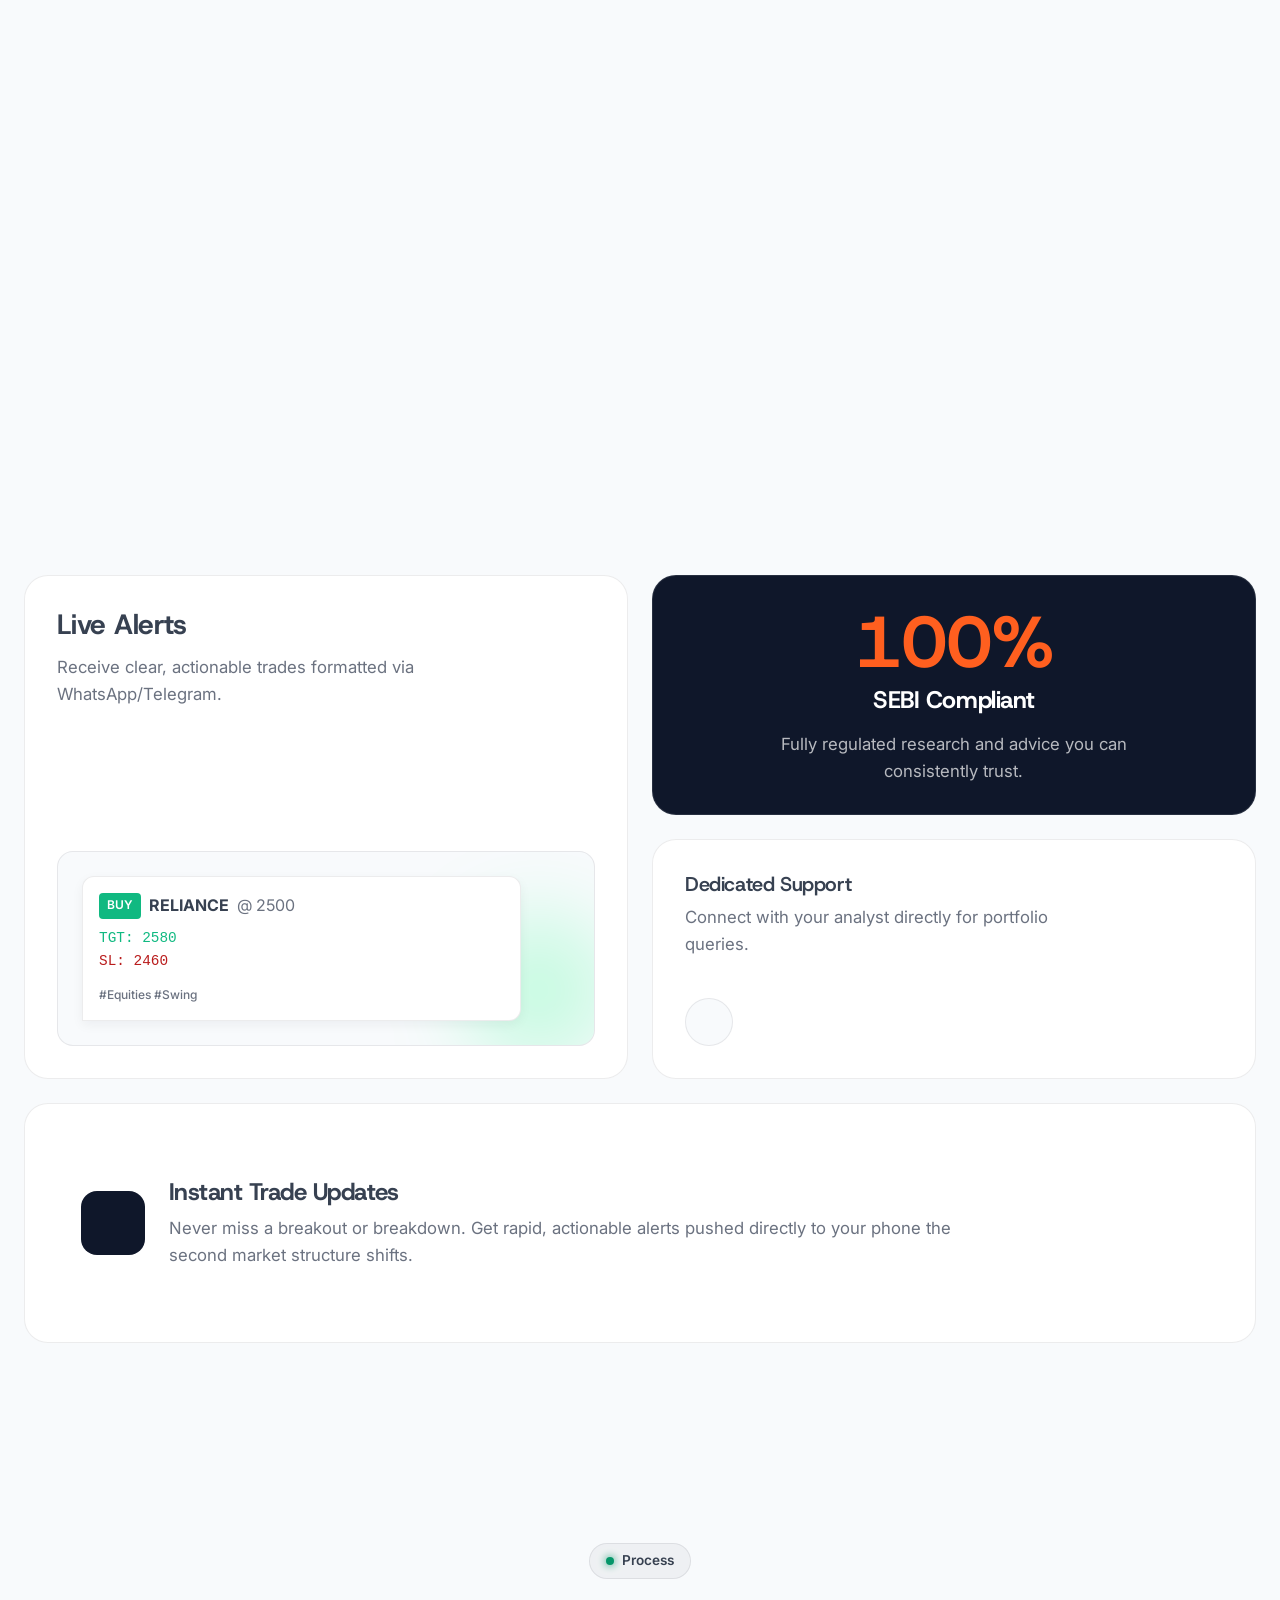
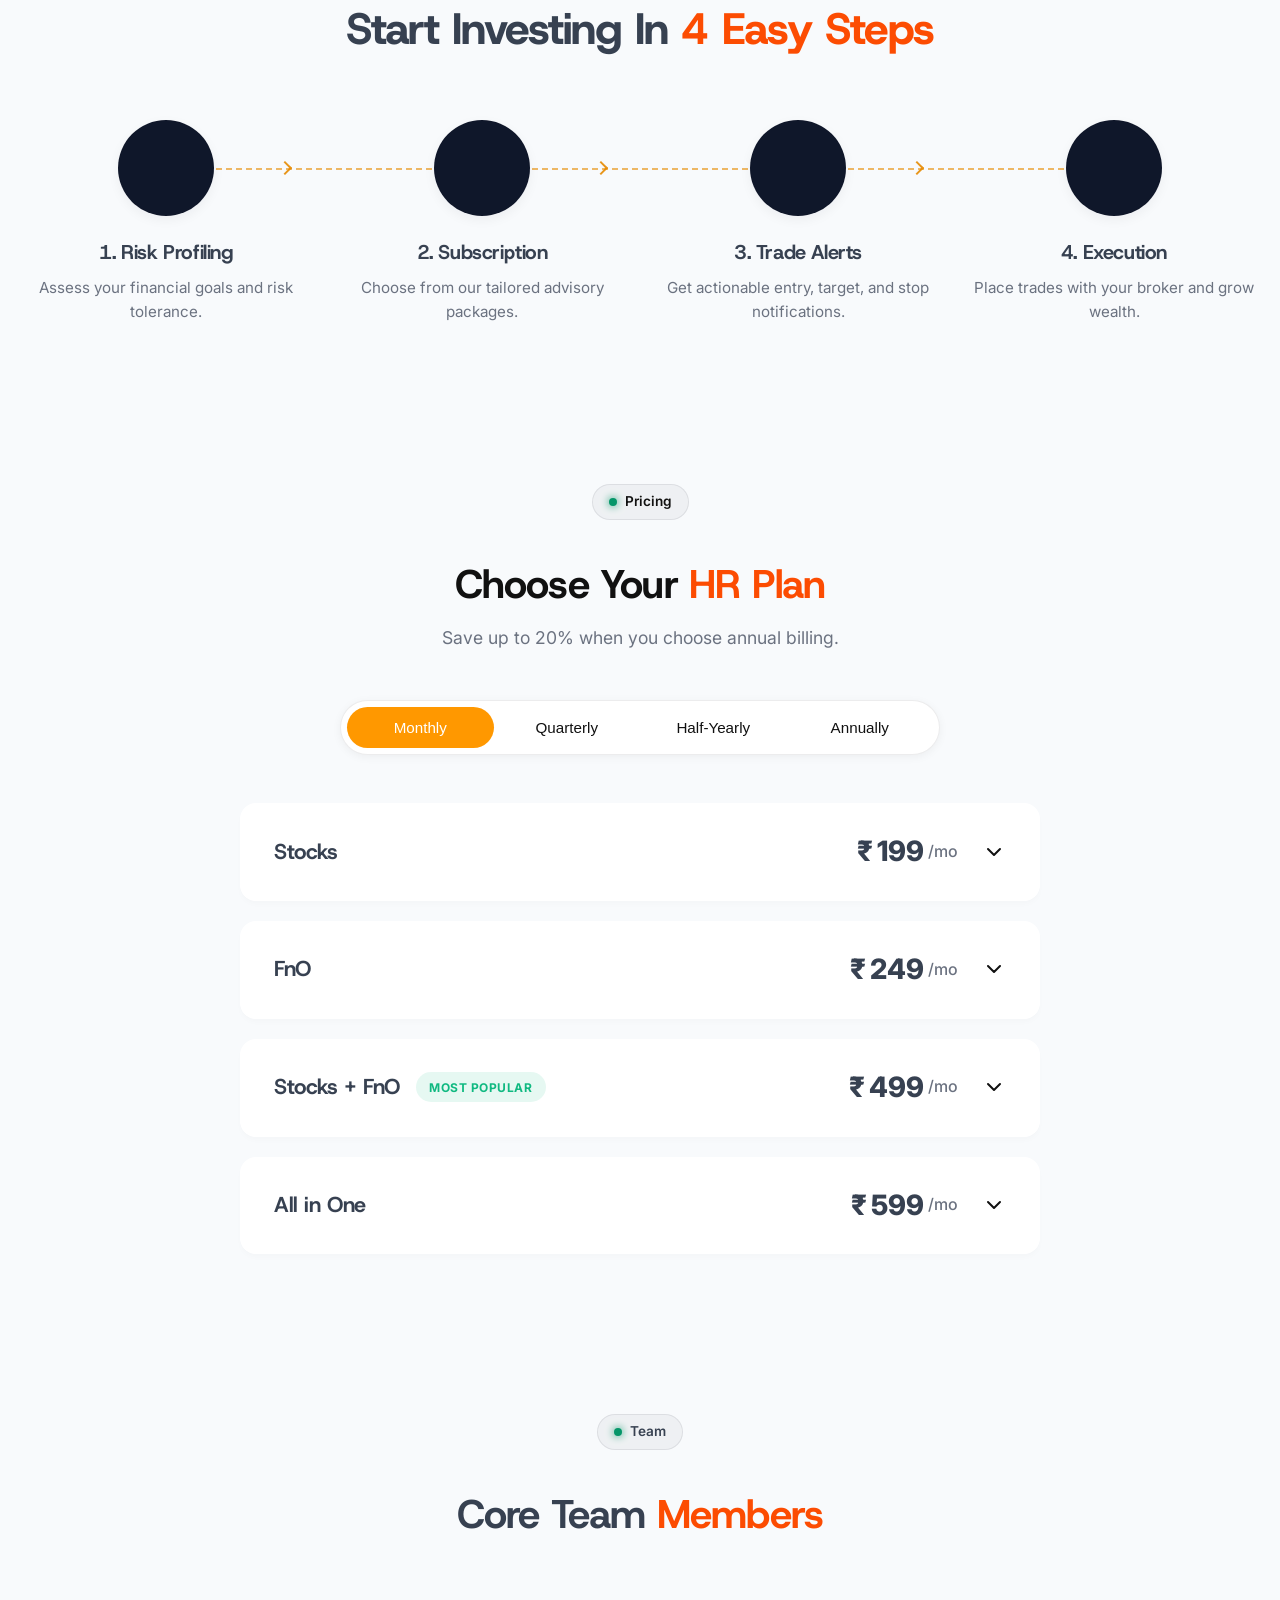
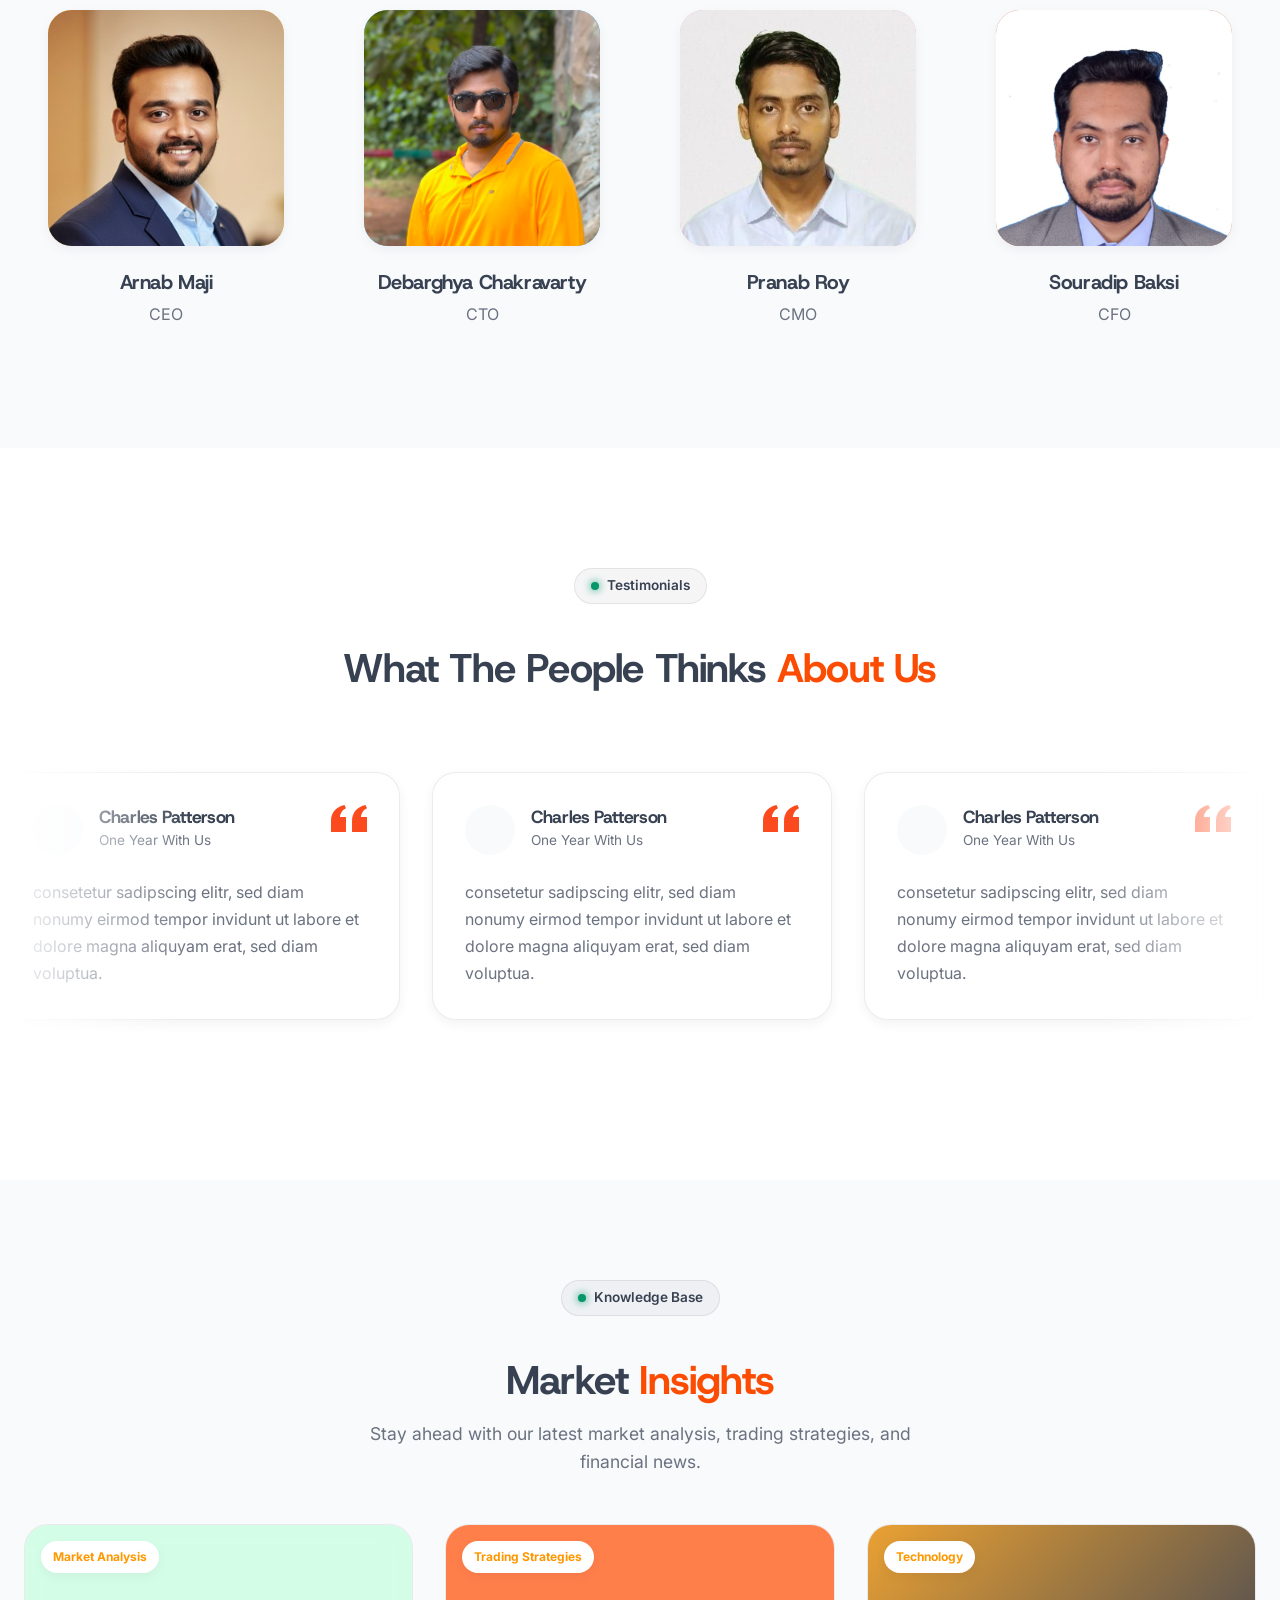
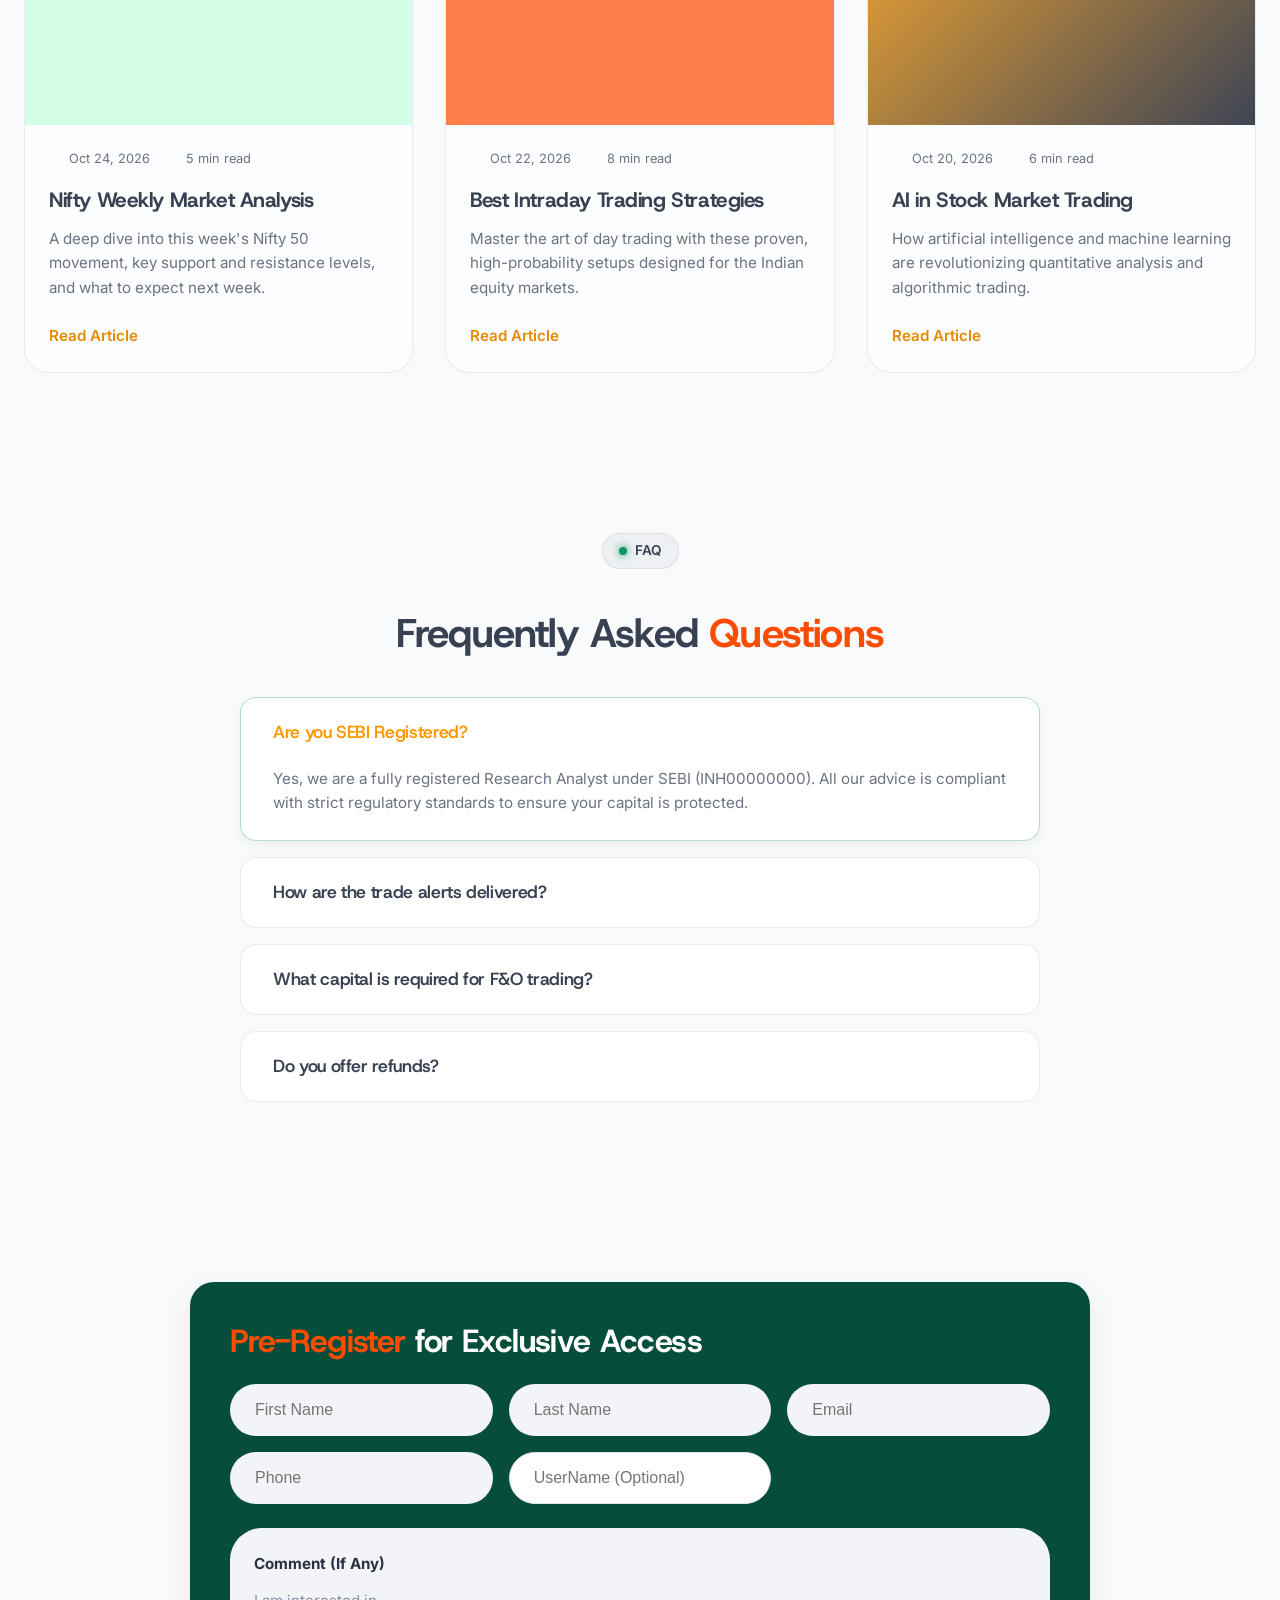
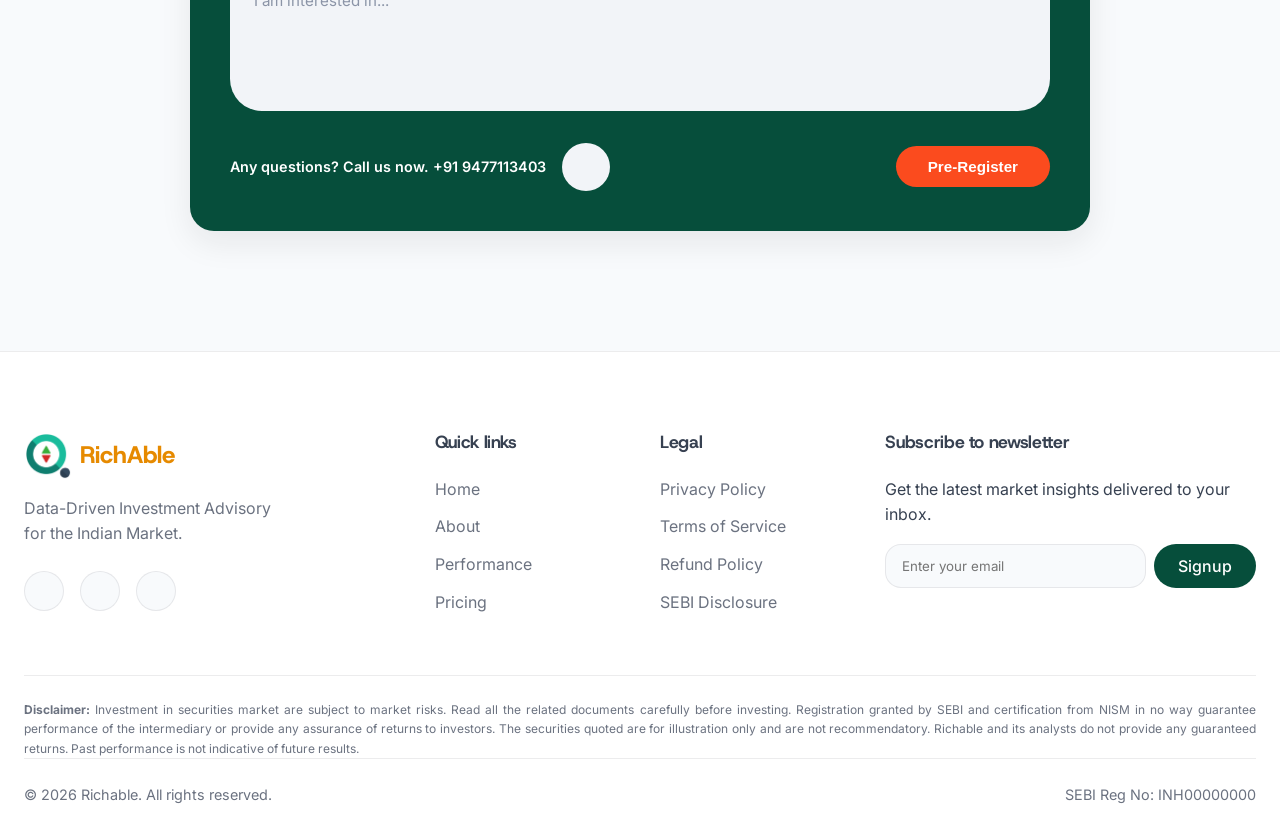
==== commit a7c4cbb7: "Pricing section" ====
--- a/index.html
+++ b/index.html
@@ -781,23 +781,25 @@
             </div>
 
             <div class="toggle-wrapper reveal delay-100">
-                <div class="billing-toggle" id="billingToggle">
+                <div class="billing-toggle active-1m" id="billingToggle">
                     <div class="toggle-slider"></div>
-                    <button class="toggle-btn active" id="btnAnnual" onclick="setBilling('annual')">Annual</button>
-                    <button class="toggle-btn" id="btnMonthly" onclick="setBilling('monthly')">Monthly</button>
+                    <button class="toggle-btn active" id="btn1M" onclick="setBilling('1m')">Monthly</button>
+                    <button class="toggle-btn" id="btn3M" onclick="setBilling('3m')">Quarterly</button>
+                    <button class="toggle-btn" id="btn6M" onclick="setBilling('6m')">Half-Yearly</button>
+                    <button class="toggle-btn" id="btn12M" onclick="setBilling('12m')">Annually</button>
                 </div>
             </div>
 
             <div class="pricing-accordion reveal delay-200">
 
+                <!-- Stocks Item -->
                 <div class="acc-item">
                     <div class="acc-header" onclick="togglePricing(this)">
                         <div class="acc-title-group">
-                            <h3 class="acc-title">Starter</h3>
+                            <h3 class="acc-title">Stocks</h3>
                         </div>
                         <div class="acc-price-group">
-                            <div class="acc-price">$<span class="price-val" data-annual="12"
-                                    data-monthly="15">12</span><span class="period">/mo</span></div>
+                            <div class="acc-price">₹<span class="price-val" data-1m="199" data-3m="549" data-6m="899" data-12m="1499">199</span><span class="period">/mo</span></div>
                             <svg class="chevron" viewBox="0 0 24 24" fill="none">
                                 <path d="M6 9l6 6 6-6" stroke-linecap="round" stroke-linejoin="round" />
                             </svg>
@@ -810,38 +812,35 @@
                                 <ul>
                                     <li><svg class="check-icon">
                                             <use href="#icon-check"></use>
-                                        </svg>Access to core HR features</li>
-                                    <li><svg class="check-icon">
-                                            <use href="#icon-check"></use>
-                                        </svg>Employee record management</li>
-                                    <li><svg class="check-icon">
-                                            <use href="#icon-check"></use>
-                                        </svg>Basic reporting tools</li>
-                                    <li><svg class="check-icon">
-                                            <use href="#icon-check"></use>
-                                        </svg>Manage up to 10 team members</li>
+                                        </svg>High-conviction equity calls</li>
+                                    <li><svg class="check-icon">
+                                            <use href="#icon-check"></use>
+                                        </svg>Short-term swing strategies</li>
+                                    <li><svg class="check-icon">
+                                            <use href="#icon-check"></use>
+                                        </svg>Long-term investment picks</li>
+                                    <li><svg class="check-icon">
+                                            <use href="#icon-check"></use>
+                                        </svg>Live entry/exit alerts</li>
 
                                     <li class="disabled"><svg class="cross-icon">
                                             <use href="#icon-cross"></use>
-                                        </svg>Track employee attendance</li>
+                                        </svg>F&O Intraday calls</li>
                                     <li class="disabled"><svg class="cross-icon">
                                             <use href="#icon-cross"></use>
-                                        </svg>Assign and monitor tasks</li>
+                                        </svg>F&O Positional strategies</li>
                                     <li class="disabled"><svg class="cross-icon">
                                             <use href="#icon-cross"></use>
-                                        </svg>Email support</li>
+                                        </svg>Commodities & Mutual Funds</li>
                                     <li class="disabled"><svg class="cross-icon">
                                             <use href="#icon-cross"></use>
-                                        </svg>Simple onboarding process</li>
-                                    <li class="disabled"><svg class="cross-icon">
-                                            <use href="#icon-cross"></use>
-                                        </svg>Designed user-focused interfaces, optimized user</li>
+                                        </svg>Priority Support</li>
                                 </ul>
                             </div>
                             <div class="form-wrapper">
-                                <h4>Get Started with Starter</h4>
+                                <h4>Get Started with Stocks</h4>
                                 <form class="checkout-form"
-                                    onsubmit="event.preventDefault(); alert('Starter Selected!');">
+                                    onsubmit="event.preventDefault(); alert('Stocks Plan Selected!');">
                                     <input type="text" placeholder="Full Name" required>
                                     <input type="email" placeholder="Email Address" required>
                                     <button type="submit">Continue to Checkout</button>
@@ -851,15 +850,14 @@
                     </div>
                 </div>
 
+                <!-- FnO Item -->
                 <div class="acc-item">
                     <div class="acc-header" onclick="togglePricing(this)">
                         <div class="acc-title-group">
-                            <h3 class="acc-title">Professional</h3>
-                            <span class="popular-badge">Most Popular</span>
+                            <h3 class="acc-title">FnO</h3>
                         </div>
                         <div class="acc-price-group">
-                            <div class="acc-price">₹<span class="price-val" data-annual="39"
-                                    data-monthly="49">39</span><span class="period">/mo</span></div>
+                            <div class="acc-price">₹<span class="price-val" data-1m="249" data-3m="659" data-6m="1199" data-12m="1899">249</span><span class="period">/mo</span></div>
                             <svg class="chevron" viewBox="0 0 24 24" fill="none">
                                 <path d="M6 9l6 6 6-6" stroke-linecap="round" stroke-linejoin="round" />
                             </svg>
@@ -868,43 +866,42 @@
                     <div class="acc-body">
                         <div class="acc-content-grid">
                             <div class="feature-list">
-                                <h4>Everything in Starter, plus:</h4>
+                                <h4>Plan Features</h4>
                                 <ul>
-                                    <li><svg class="check-icon">
-                                            <use href="#icon-check"></use>
-                                        </svg>Access to core HR features</li>
-                                    <li><svg class="check-icon">
-                                            <use href="#icon-check"></use>
-                                        </svg>Employee record management</li>
-                                    <li><svg class="check-icon">
-                                            <use href="#icon-check"></use>
-                                        </svg>Advanced reporting tools</li>
-                                    <li><svg class="check-icon">
-                                            <use href="#icon-check"></use>
-                                        </svg>Manage up to 50 team members</li>
-                                    <li><svg class="check-icon">
-                                            <use href="#icon-check"></use>
-                                        </svg>Track employee attendance</li>
-                                    <li><svg class="check-icon">
-                                            <use href="#icon-check"></use>
-                                        </svg>Assign and monitor tasks</li>
-                                    <li><svg class="check-icon">
-                                            <use href="#icon-check"></use>
-                                        </svg>Email support</li>
-
                                     <li class="disabled"><svg class="cross-icon">
                                             <use href="#icon-cross"></use>
-                                        </svg>Simple onboarding process</li>
+                                        </svg>High-conviction equity calls</li>
                                     <li class="disabled"><svg class="cross-icon">
                                             <use href="#icon-cross"></use>
-                                        </svg>Designed user-focused interfaces, optimized user</li>
+                                        </svg>Short-term swing strategies</li>
+                                    <li class="disabled"><svg class="cross-icon">
+                                            <use href="#icon-cross"></use>
+                                        </svg>Long-term investment picks</li>
+
+                                    <li><svg class="check-icon">
+                                            <use href="#icon-check"></use>
+                                        </svg>F&O Intraday calls</li>
+                                    <li><svg class="check-icon">
+                                            <use href="#icon-check"></use>
+                                        </svg>F&O Positional strategies</li>
+                                    <li><svg class="check-icon">
+                                            <use href="#icon-check"></use>
+                                        </svg>Option chain insights</li>
+                                    <li><svg class="check-icon">
+                                            <use href="#icon-check"></use>
+                                        </svg>Live entry/exit alerts</li>
+
+                                    <li class="disabled"><svg class="cross-icon">
+                                            <use href="#icon-cross"></use>
+                                        </svg>Commodities & Mutual Funds</li>
                                 </ul>
                             </div>
                             <div class="form-wrapper">
-                                <h4>Get Started with Pro</h4>
-                                <form class="checkout-form" onsubmit="event.preventDefault(); alert('Pro Selected!');">
-                                    <input type="text" placeholder="Company Name" required>
-                                    <input type="email" placeholder="Work Email" required>
+                                <h4>Get Started with FnO</h4>
+                                <form class="checkout-form"
+                                    onsubmit="event.preventDefault(); alert('FnO Plan Selected!');">
+                                    <input type="text" placeholder="Full Name" required>
+                                    <input type="email" placeholder="Email Address" required>
                                     <button type="submit">Continue to Checkout</button>
                                 </form>
                             </div>
@@ -912,14 +909,73 @@
                     </div>
                 </div>
 
+                <!-- Stocks + FnO Item -->
                 <div class="acc-item">
                     <div class="acc-header" onclick="togglePricing(this)">
                         <div class="acc-title-group">
-                            <h3 class="acc-title">Enterprise</h3>
+                            <h3 class="acc-title">Stocks + FnO</h3>
+                            <span class="popular-badge">Most Popular</span>
                         </div>
                         <div class="acc-price-group">
-                            <div class="acc-price">$<span class="price-val" data-annual="119"
-                                    data-monthly="149">119</span><span class="period">/mo</span></div>
+                            <div class="acc-price">₹<span class="price-val" data-1m="499" data-3m="1199" data-6m="1799" data-12m="2399">499</span><span class="period">/mo</span></div>
+                            <svg class="chevron" viewBox="0 0 24 24" fill="none">
+                                <path d="M6 9l6 6 6-6" stroke-linecap="round" stroke-linejoin="round" />
+                            </svg>
+                        </div>
+                    </div>
+                    <div class="acc-body">
+                        <div class="acc-content-grid">
+                            <div class="feature-list">
+                                <h4>Everything in Stocks & FnO, plus:</h4>
+                                <ul>
+                                    <li><svg class="check-icon">
+                                            <use href="#icon-check"></use>
+                                        </svg>High-conviction equity calls</li>
+                                    <li><svg class="check-icon">
+                                            <use href="#icon-check"></use>
+                                        </svg>Short-term swing strategies</li>
+                                    <li><svg class="check-icon">
+                                            <use href="#icon-check"></use>
+                                        </svg>Long-term investment picks</li>
+                                    <li><svg class="check-icon">
+                                            <use href="#icon-check"></use>
+                                        </svg>F&O Intraday calls</li>
+                                    <li><svg class="check-icon">
+                                            <use href="#icon-check"></use>
+                                        </svg>F&O Positional strategies</li>
+                                    <li><svg class="check-icon">
+                                            <use href="#icon-check"></use>
+                                        </svg>Option chain insights</li>
+                                    <li><svg class="check-icon">
+                                            <use href="#icon-check"></use>
+                                        </svg>Live entry/exit alerts</li>
+
+                                    <li class="disabled"><svg class="cross-icon">
+                                            <use href="#icon-cross"></use>
+                                        </svg>Commodities & Mutual Funds</li>
+                                </ul>
+                            </div>
+                            <div class="form-wrapper">
+                                <h4>Get Started with Stocks + FnO</h4>
+                                <form class="checkout-form"
+                                    onsubmit="event.preventDefault(); alert('Stocks + FnO Selected!');">
+                                    <input type="text" placeholder="Full Name" required>
+                                    <input type="email" placeholder="Email Address" required>
+                                    <button type="submit">Continue to Checkout</button>
+                                </form>
+                            </div>
+                        </div>
+                    </div>
+                </div>
+
+                <!-- All in One Item -->
+                <div class="acc-item">
+                    <div class="acc-header" onclick="togglePricing(this)">
+                        <div class="acc-title-group">
+                            <h3 class="acc-title">All in One</h3>
+                        </div>
+                        <div class="acc-price-group">
+                            <div class="acc-price">₹<span class="price-val" data-1m="599" data-3m="1499" data-6m="2399" data-12m="3599">599</span><span class="period">/mo</span></div>
                             <svg class="chevron" viewBox="0 0 24 24" fill="none">
                                 <path d="M6 9l6 6 6-6" stroke-linecap="round" stroke-linejoin="round" />
                             </svg>
@@ -932,37 +988,34 @@
                                 <ul>
                                     <li><svg class="check-icon">
                                             <use href="#icon-check"></use>
-                                        </svg>Access to core HR features</li>
-                                    <li><svg class="check-icon">
-                                            <use href="#icon-check"></use>
-                                        </svg>Employee record management</li>
-                                    <li><svg class="check-icon">
-                                            <use href="#icon-check"></use>
-                                        </svg>Custom reporting tools</li>
-                                    <li><svg class="check-icon">
-                                            <use href="#icon-check"></use>
-                                        </svg>Manage unlimited team members</li>
-                                    <li><svg class="check-icon">
-                                            <use href="#icon-check"></use>
-                                        </svg>Track employee attendance</li>
-                                    <li><svg class="check-icon">
-                                            <use href="#icon-check"></use>
-                                        </svg>Assign and monitor tasks</li>
-                                    <li><svg class="check-icon">
-                                            <use href="#icon-check"></use>
-                                        </svg>24/7 Priority support</li>
-                                    <li><svg class="check-icon">
-                                            <use href="#icon-check"></use>
-                                        </svg>Simple onboarding process</li>
-                                    <li><svg class="check-icon">
-                                            <use href="#icon-check"></use>
-                                        </svg>Designed user-focused interfaces, optimized user</li>
+                                        </svg>High-conviction equity calls</li>
+                                    <li><svg class="check-icon">
+                                            <use href="#icon-check"></use>
+                                        </svg>Short-term swing strategies</li>
+                                    <li><svg class="check-icon">
+                                            <use href="#icon-check"></use>
+                                        </svg>Long-term investment picks</li>
+                                    <li><svg class="check-icon">
+                                            <use href="#icon-check"></use>
+                                        </svg>F&O Intraday calls</li>
+                                    <li><svg class="check-icon">
+                                            <use href="#icon-check"></use>
+                                        </svg>F&O Positional strategies</li>
+                                    <li><svg class="check-icon">
+                                            <use href="#icon-check"></use>
+                                        </svg>Commodities & Mutual Funds</li>
+                                    <li><svg class="check-icon">
+                                            <use href="#icon-check"></use>
+                                        </svg>Live entry/exit alerts</li>
+                                    <li><svg class="check-icon">
+                                            <use href="#icon-check"></use>
+                                        </svg>24/7 Priority Support</li>
                                 </ul>
                             </div>
                             <div class="form-wrapper">
                                 <h4>Contact Sales</h4>
                                 <form class="checkout-form"
-                                    onsubmit="event.preventDefault(); alert('Enterprise Selected!');">
+                                    onsubmit="event.preventDefault(); alert('All in One Selected!');">
                                     <input type="text" placeholder="Your Name" required>
                                     <input type="tel" placeholder="Phone Number" required>
                                     <button type="submit">Request a Call</button>
--- a/styles.css
+++ b/styles.css
@@ -1412,7 +1412,7 @@
 
 .team-card:hover {
   transform: translateY(-12px);
-  background-color: var(--accent-positive);
+  background-color: var(--brand-color2);
 }
 
 .team-img-wrapper {
--- a/pricing.css
+++ b/pricing.css
@@ -61,13 +61,14 @@
     border-radius: 50px;
     padding: 6px;
     box-shadow: 0 2px 10px rgba(0,0,0,0.05);
-    width: 280px;
+    width: 600px;
+    max-width: 100%;
 }
 .toggle-btn {
     flex: 1;
     text-align: center;
-    padding: 12px 20px;
-    font-size: 1rem;
+    padding: 12px 10px;
+    font-size: 0.95rem;
     font-weight: 500;
     color: var(--dark-black);
     background: transparent;
@@ -76,6 +77,7 @@
     cursor: pointer;
     z-index: 2;
     transition: color 0.3s ease;
+    white-space: nowrap;
 }
 .toggle-btn.active {
     color: var(--pure-white);
@@ -85,15 +87,24 @@
     position: absolute;
     top: 6px;
     left: 6px;
-    width: calc(50% - 6px);
+    width: calc(25% - 3px);
     height: calc(100% - 12px);
     background: var(--ourorange); 
     border-radius: 50px;
     transition: transform 0.3s cubic-bezier(0.4, 0.0, 0.2, 1);
     z-index: 1;
 }
-.billing-toggle.monthly-active .toggle-slider {
+.billing-toggle.active-1m .toggle-slider {
+    transform: translateX(0%);
+}
+.billing-toggle.active-3m .toggle-slider {
     transform: translateX(100%);
+}
+.billing-toggle.active-6m .toggle-slider {
+    transform: translateX(200%);
+}
+.billing-toggle.active-12m .toggle-slider {
+    transform: translateX(300%);
 }
 
 /* --- Accordion Container --- */
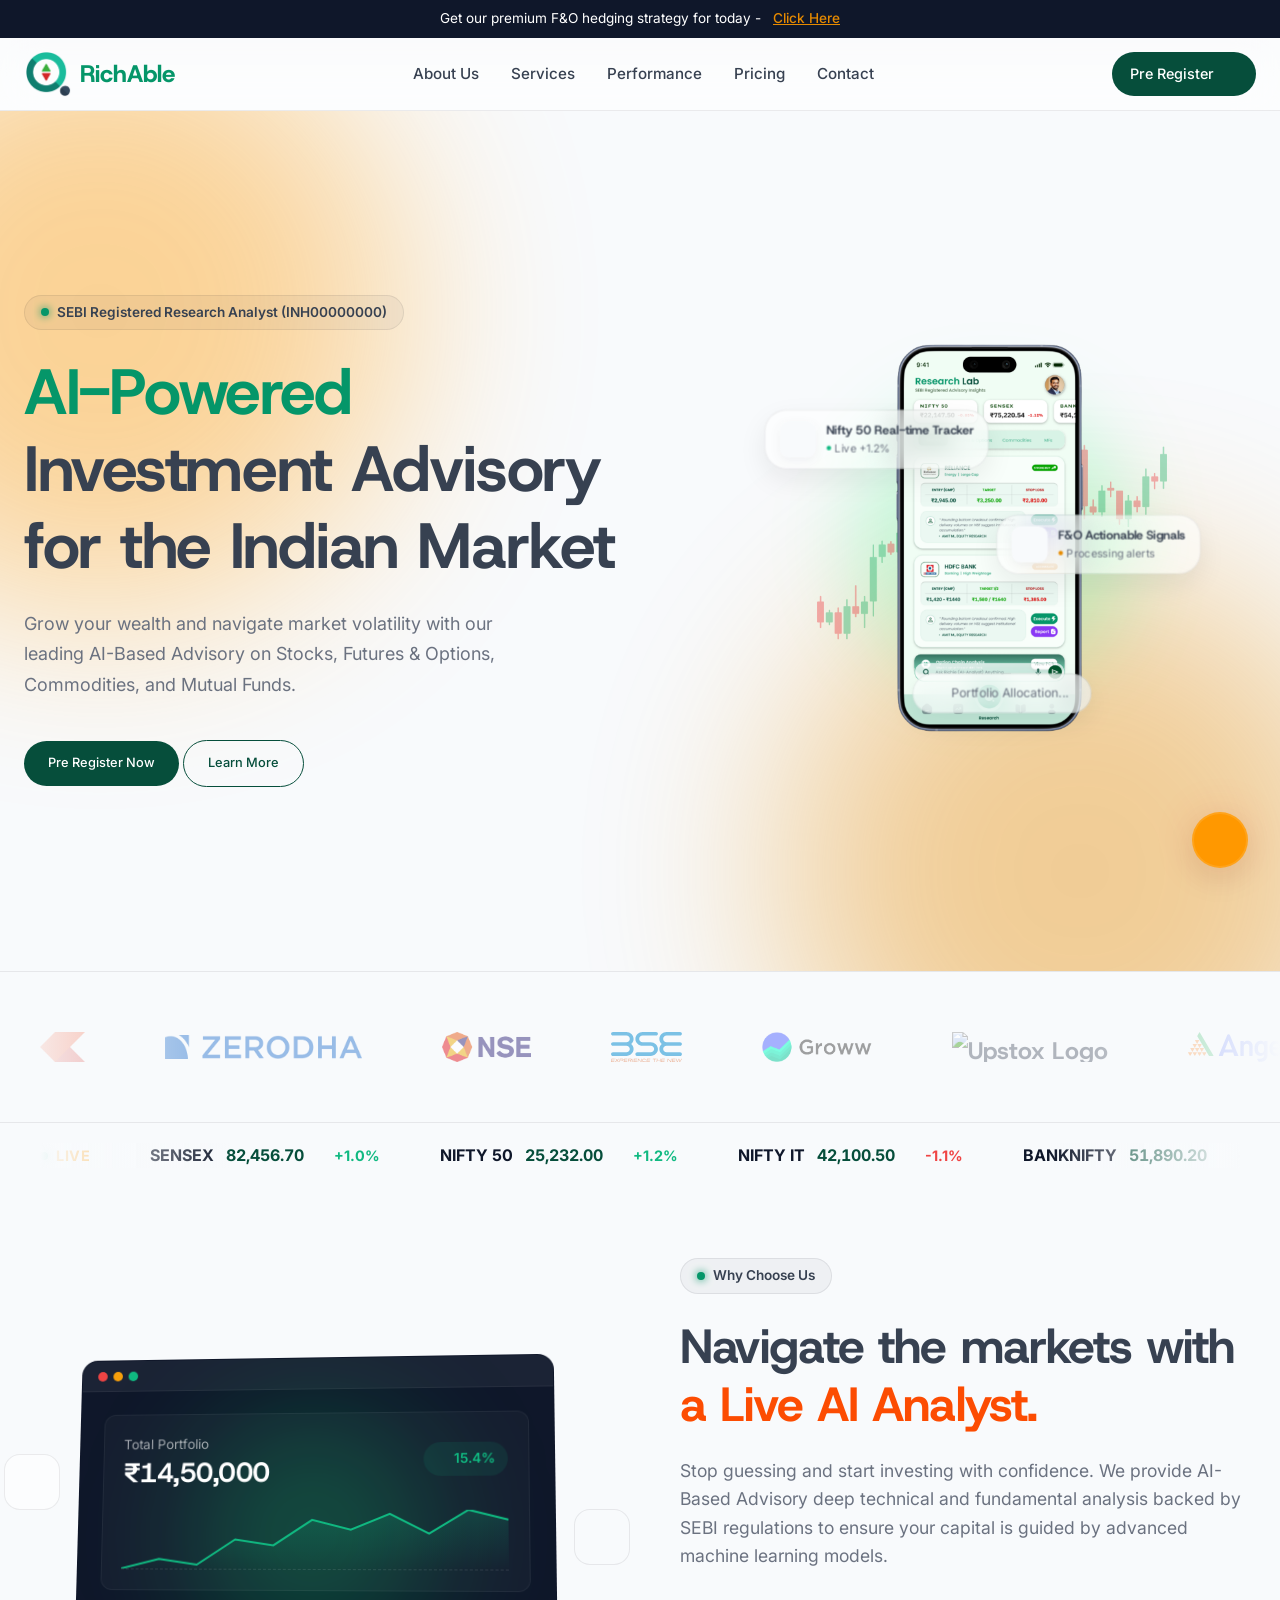
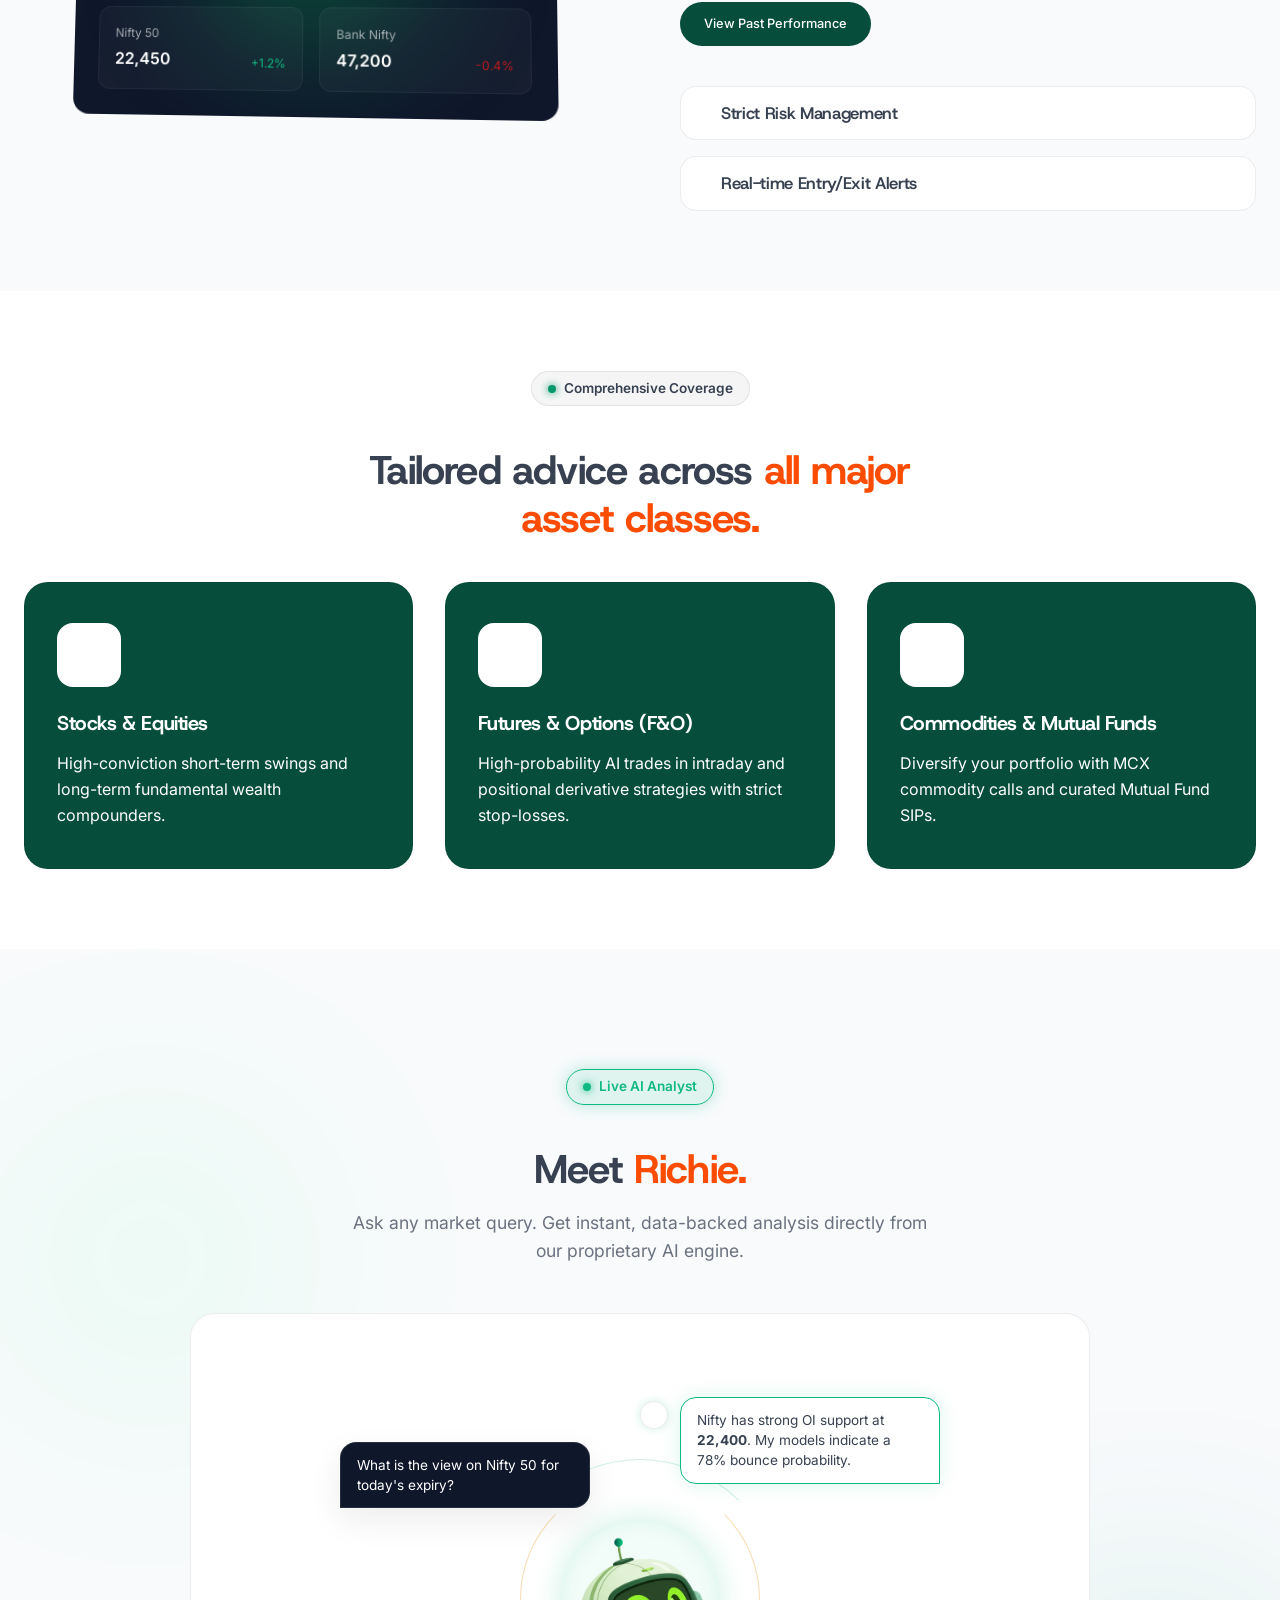
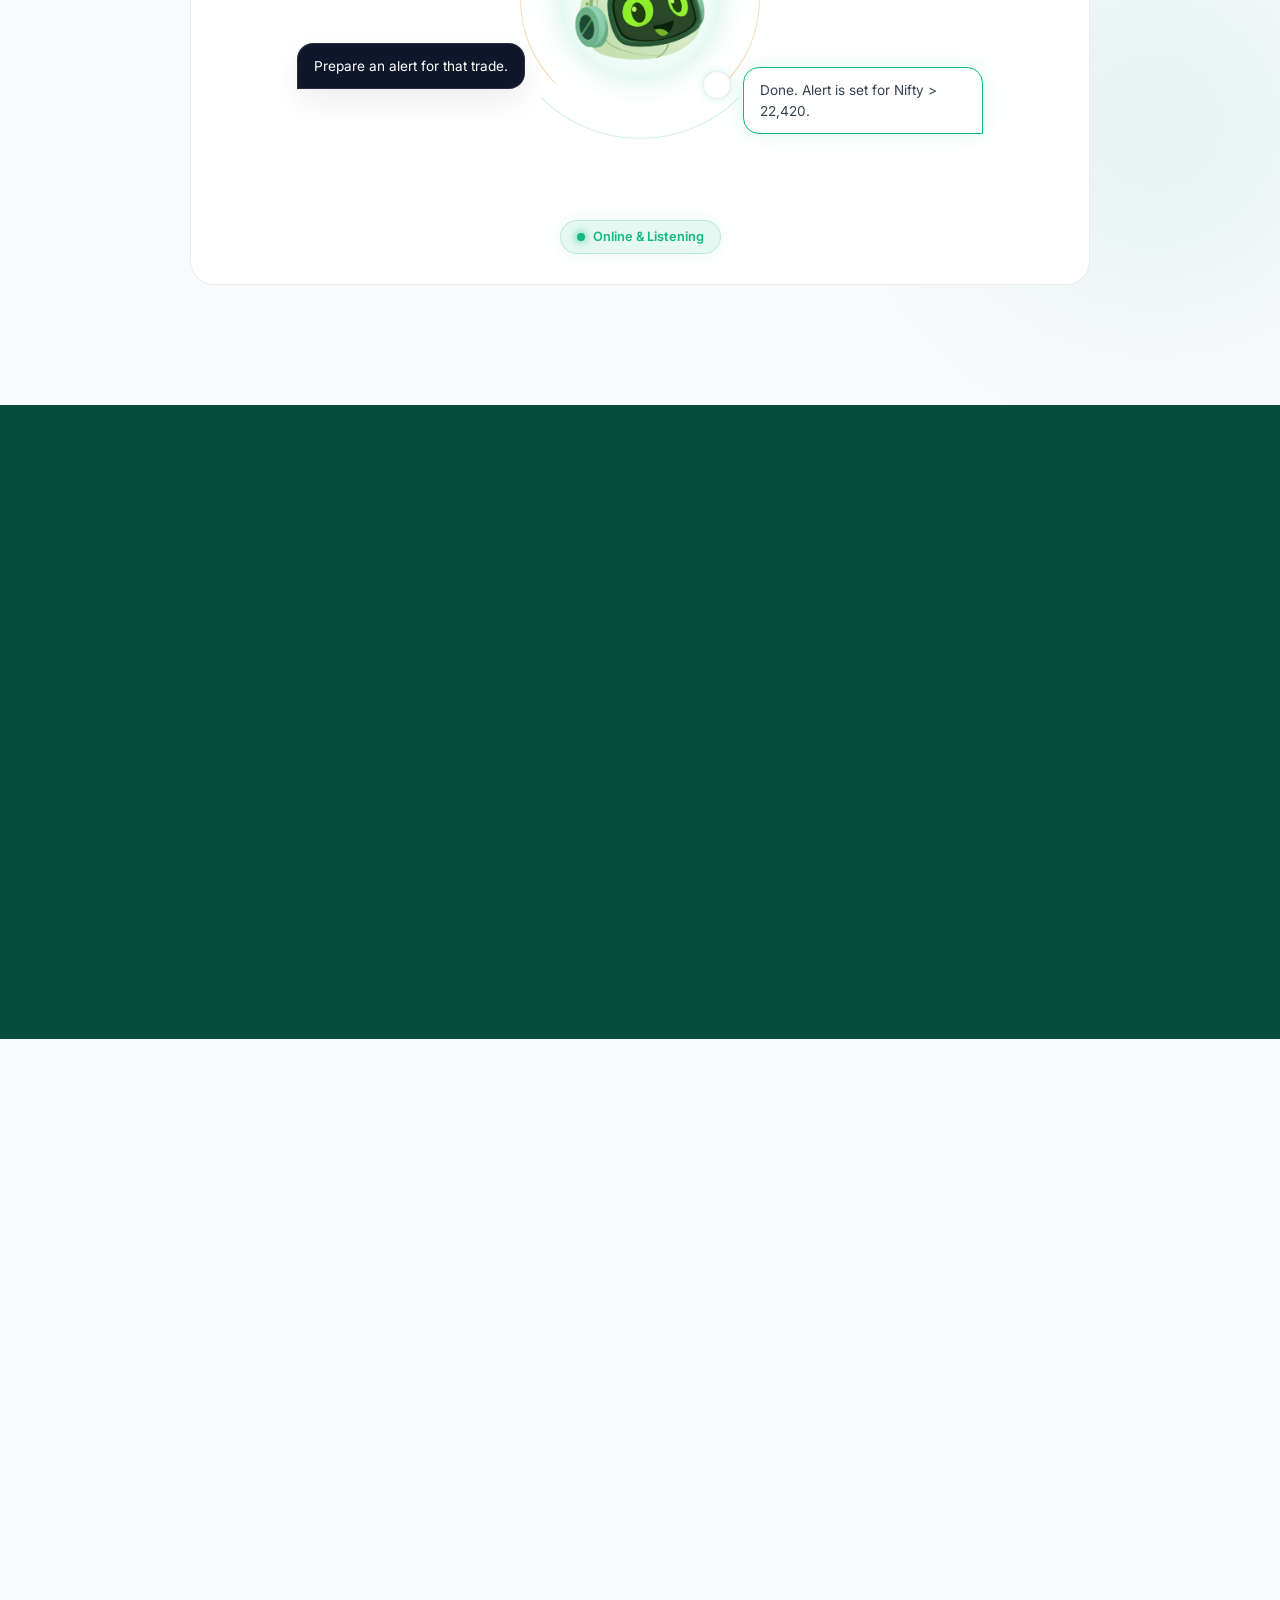
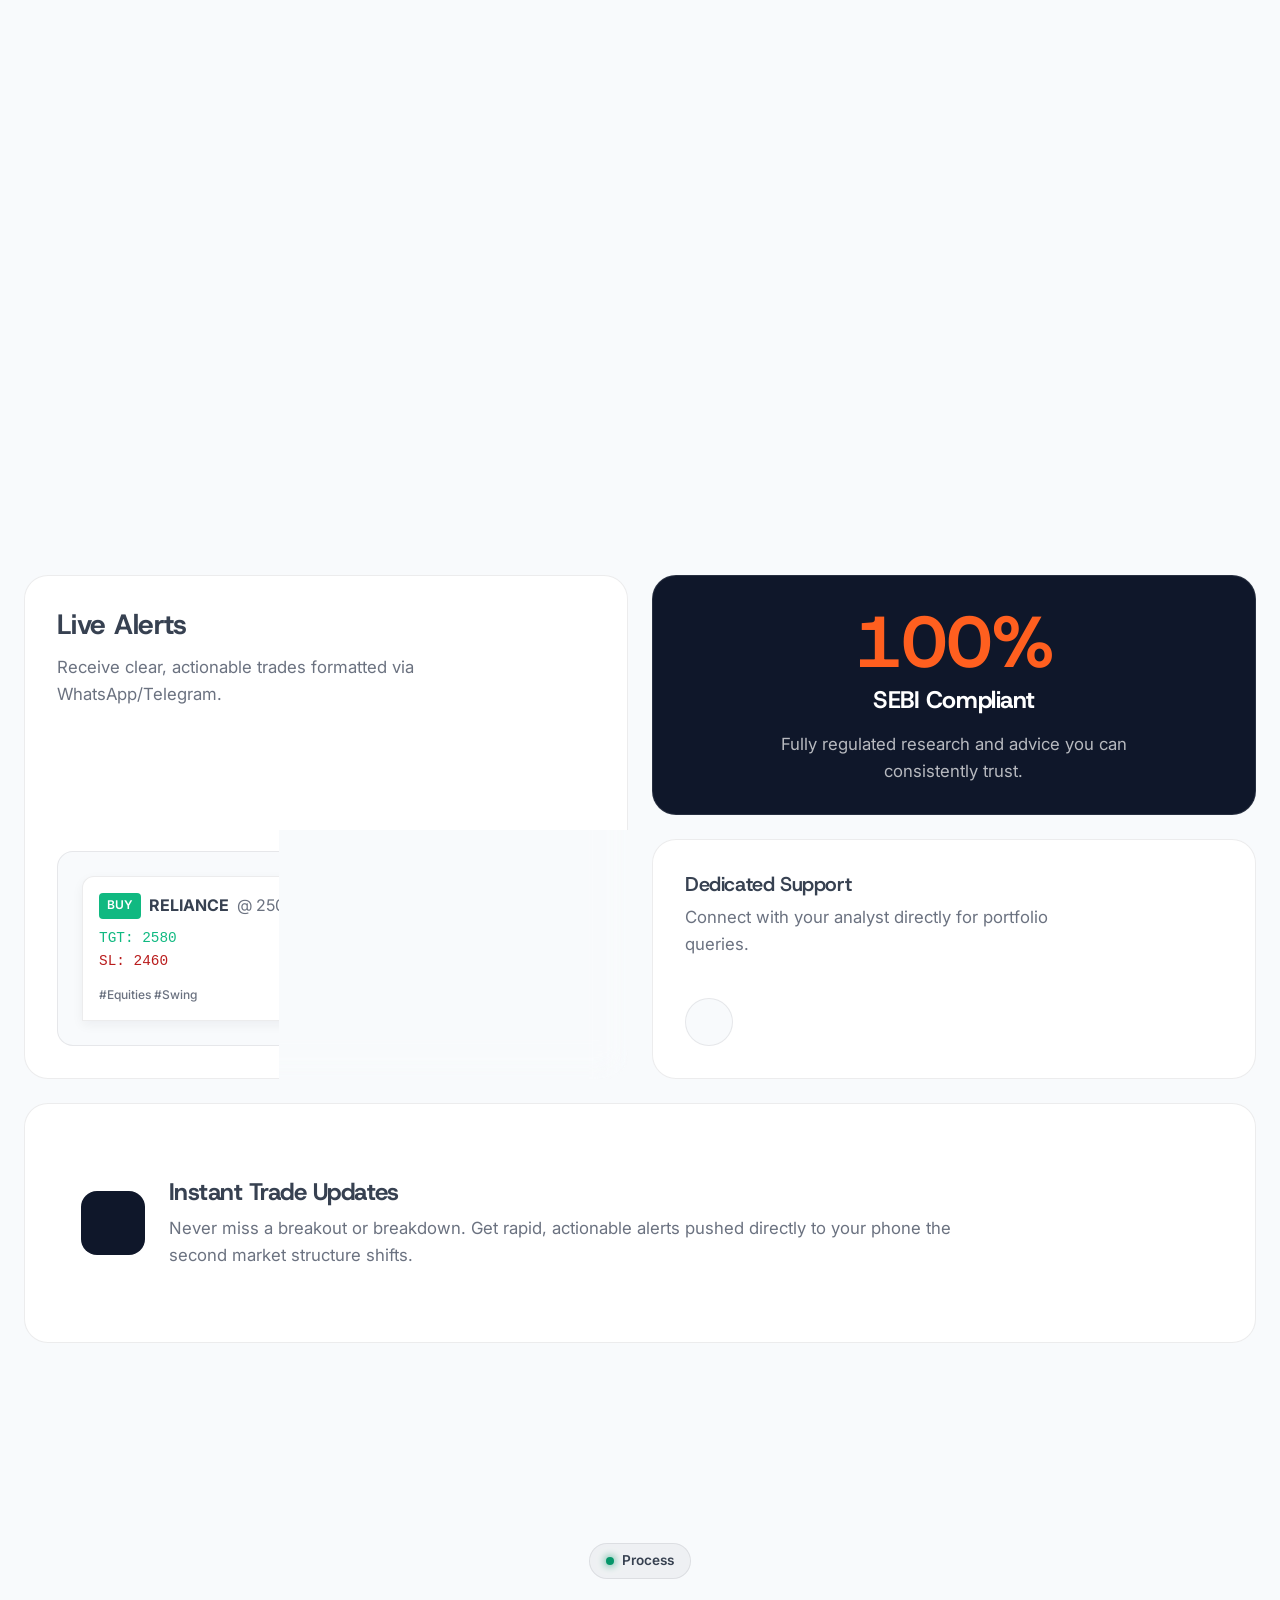
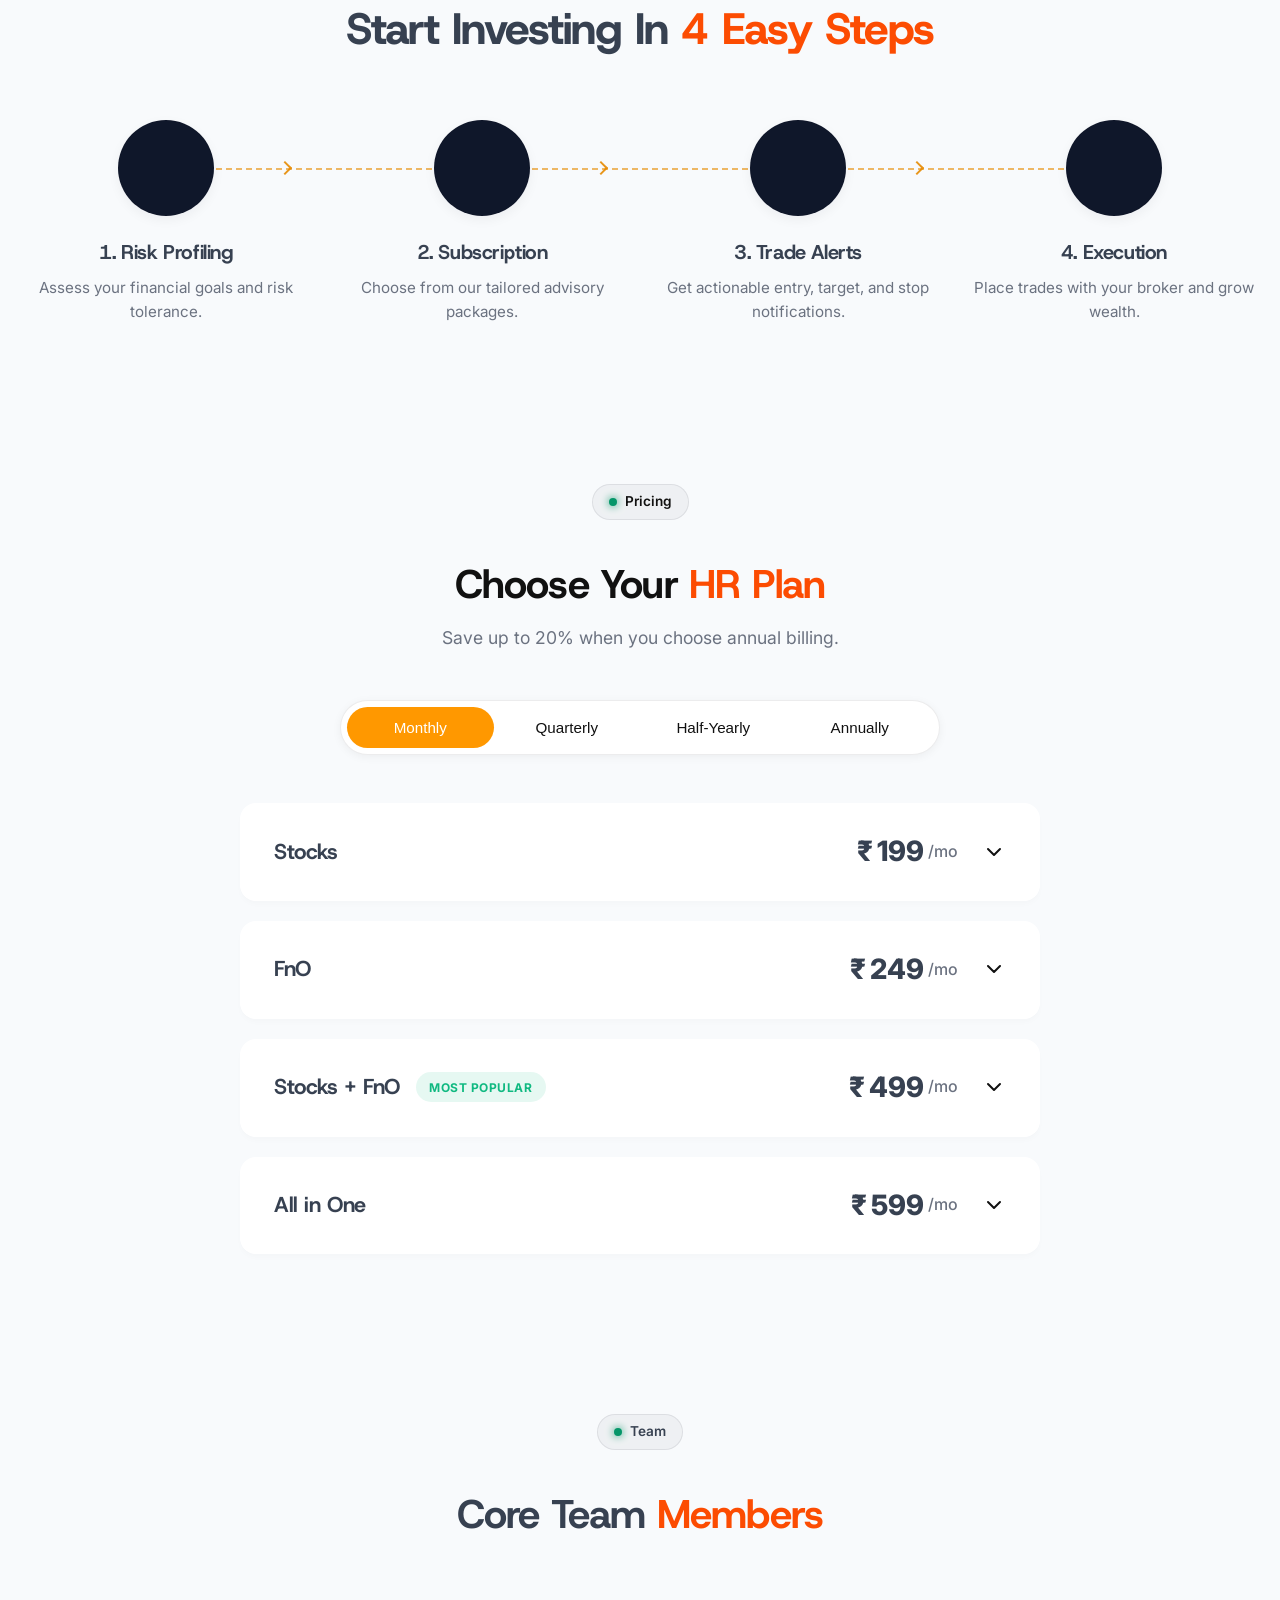
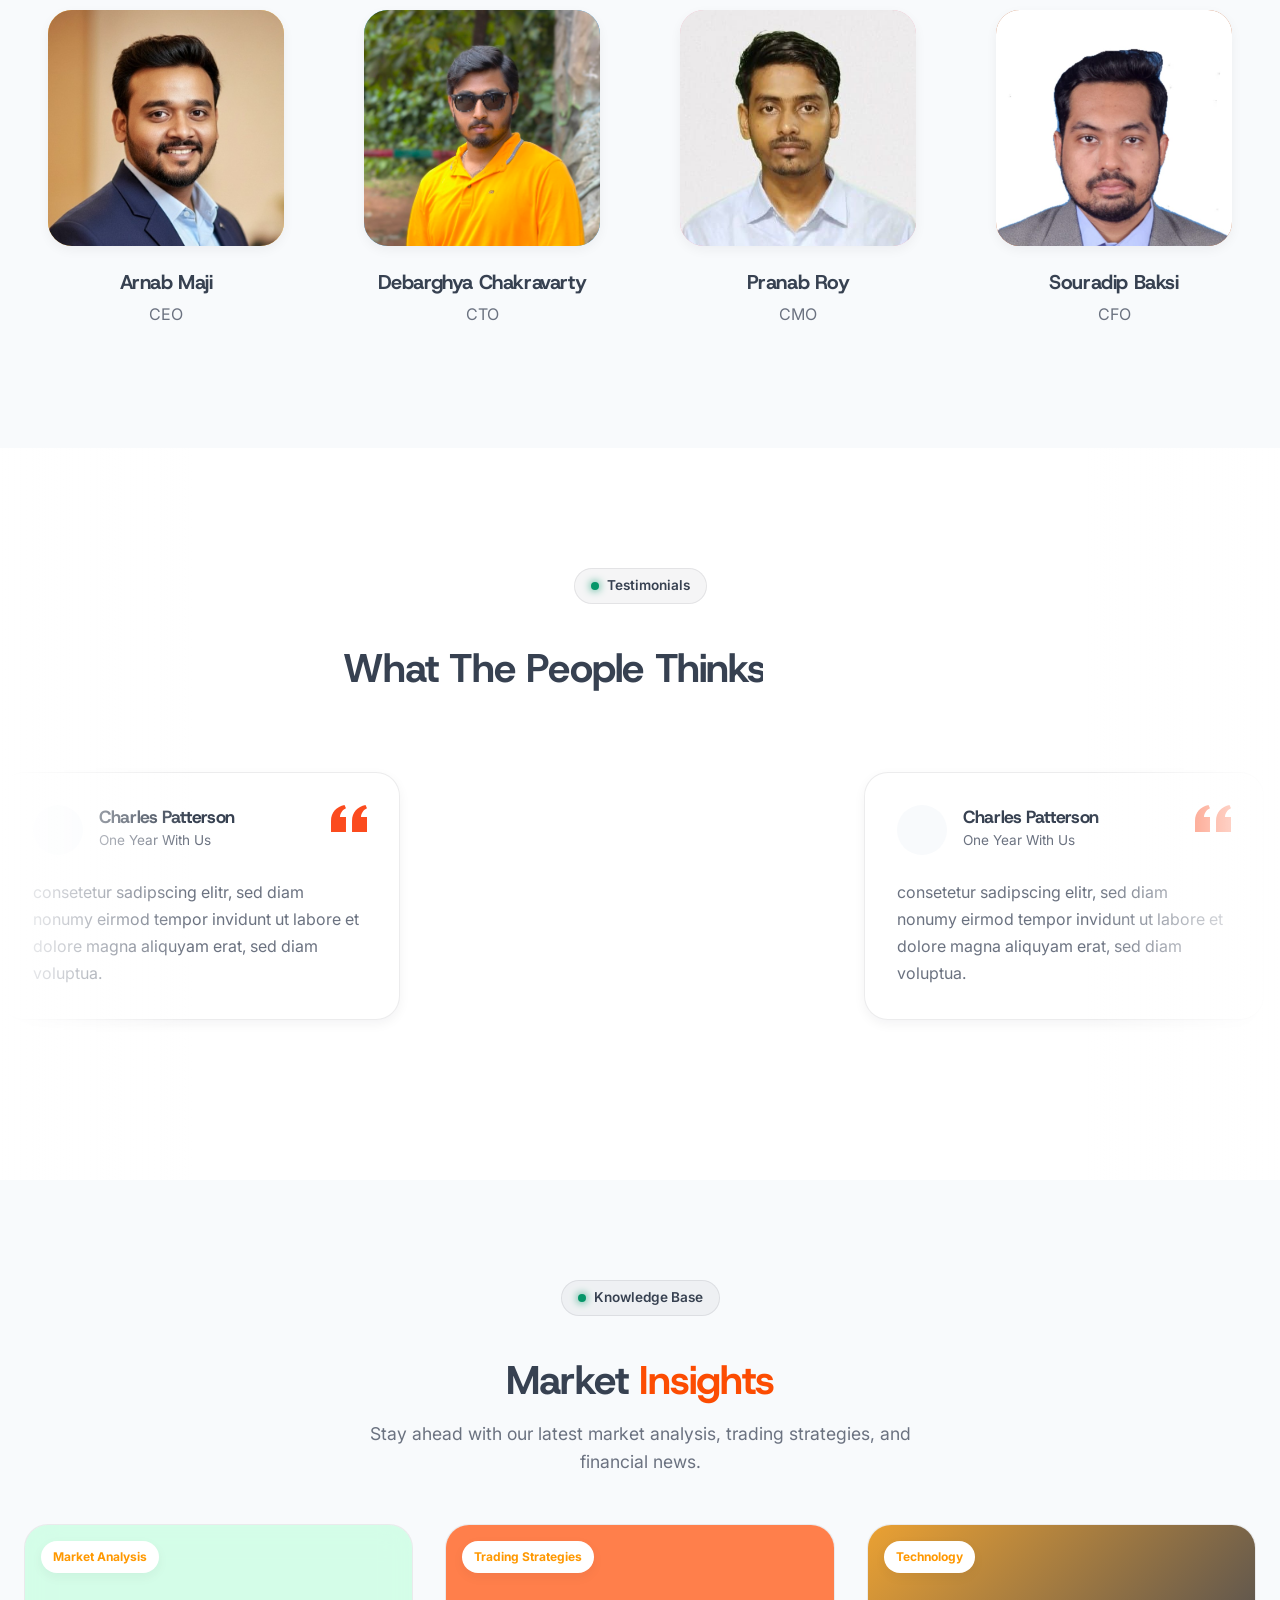
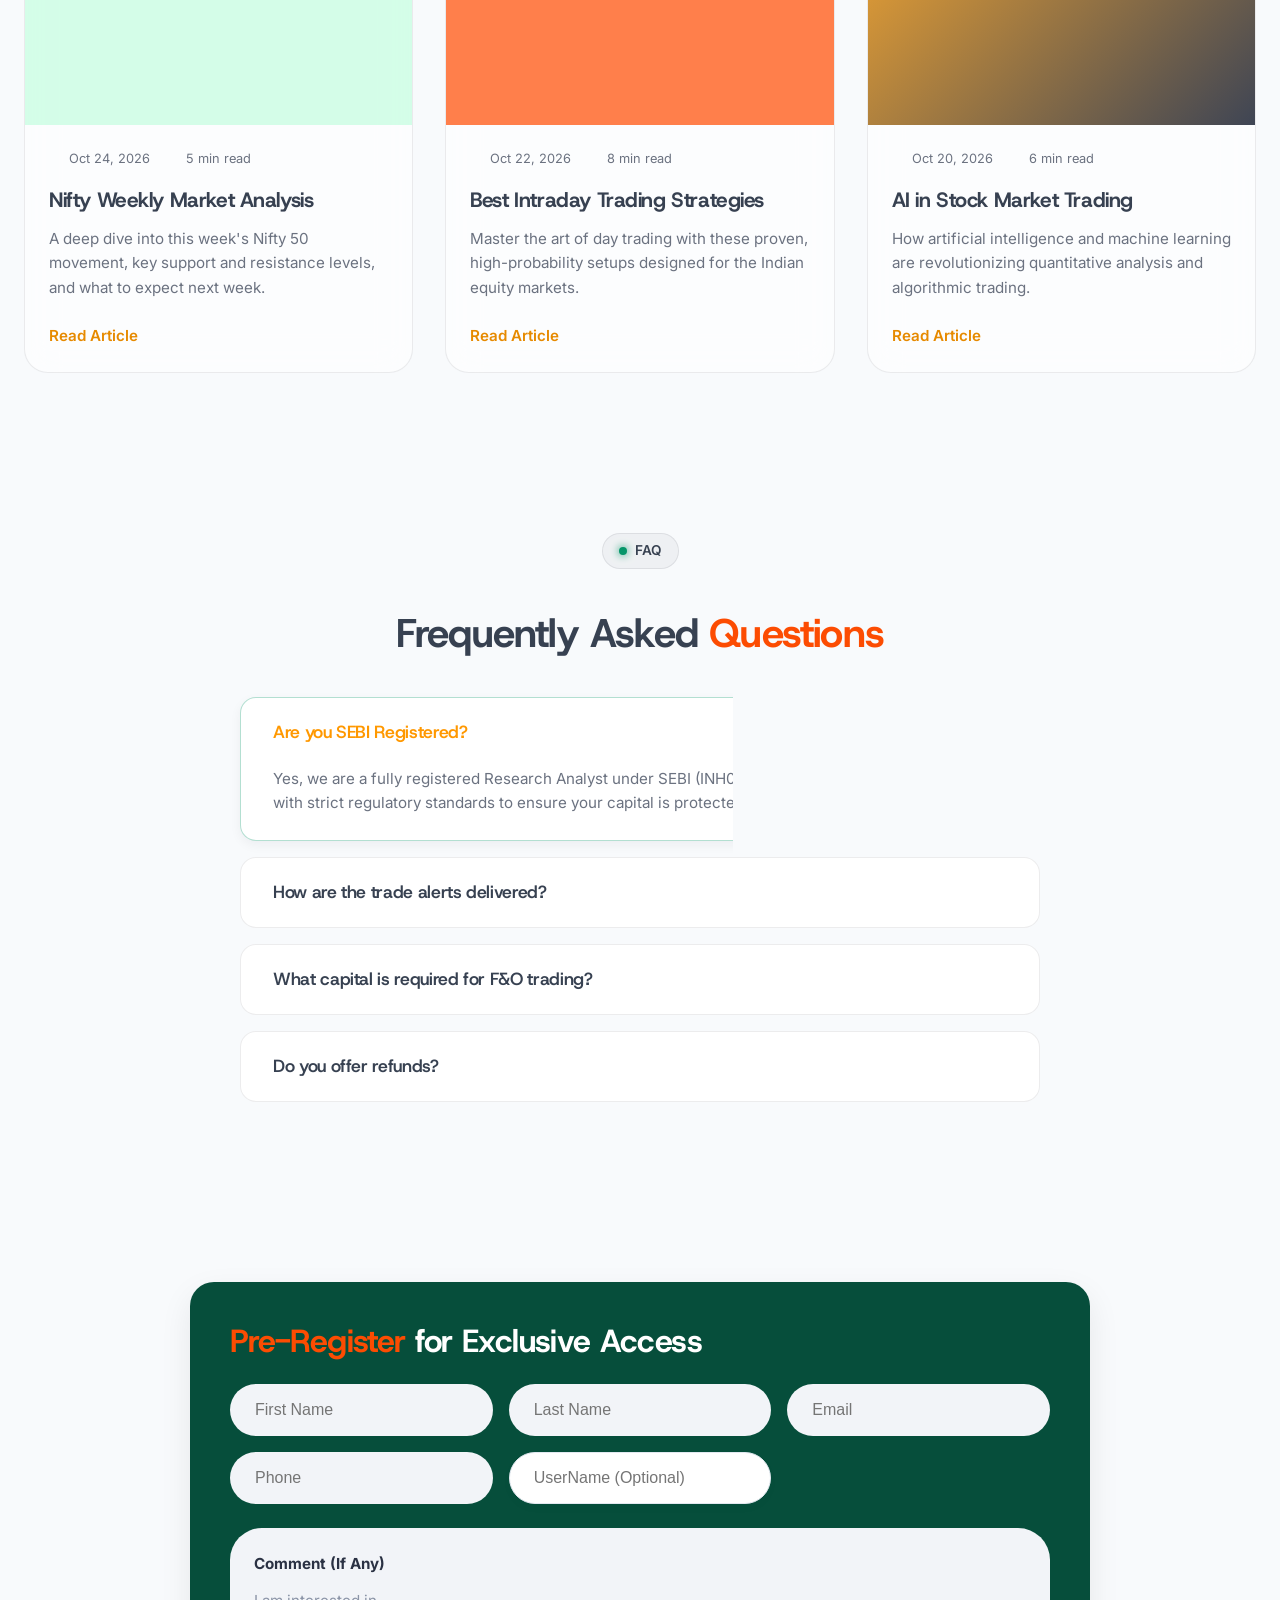
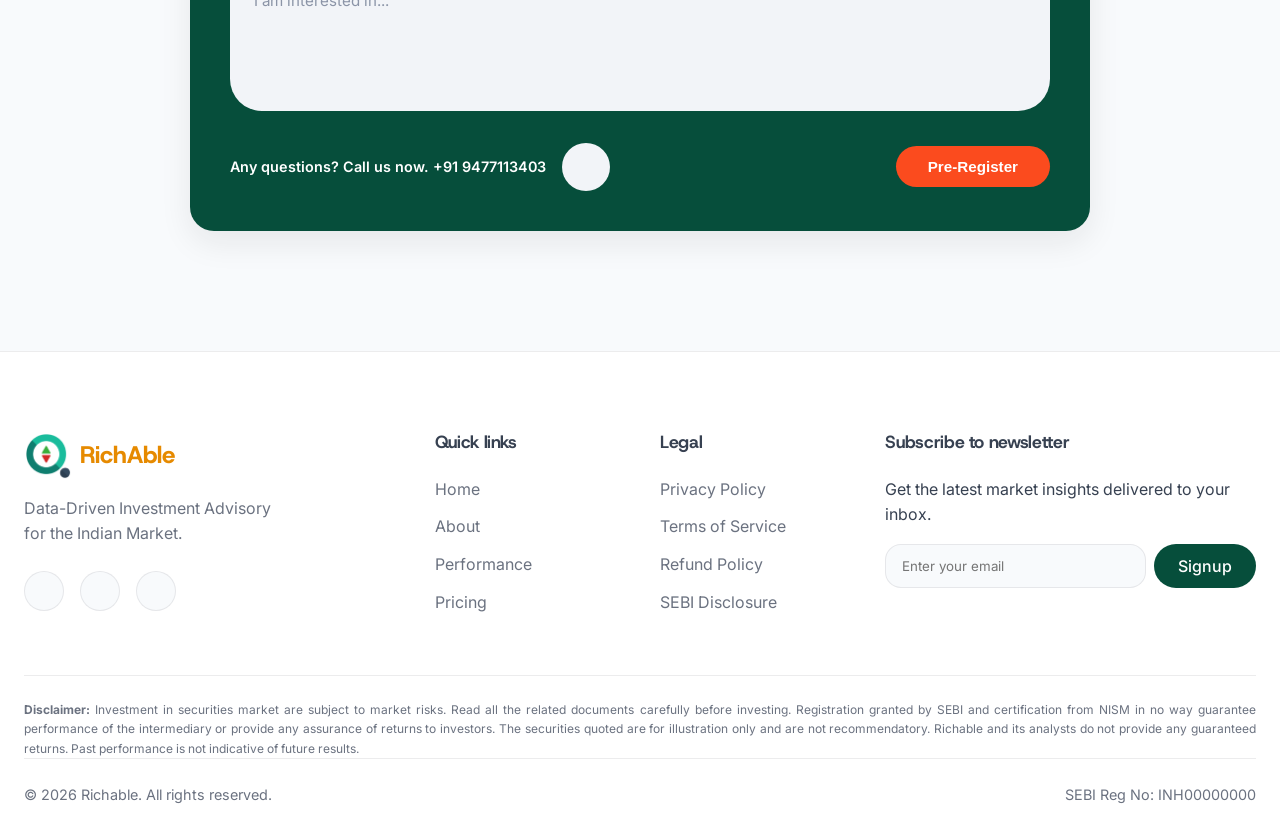
==== commit 50842587: "hero section buttons" ====
--- a/index.html
+++ b/index.html
@@ -61,7 +61,7 @@
                 <div class="hero-actions">
                     <a href="#preregister" class="btn btn-accent btn-lg">Pre Register Now</a>
 
-                    <a href="#services" class="btn btn-accent btn-lg">Pre Register Now</a>
+                    <a href="#services" class="btn btn-outline-accent btn-lg">Learn More</a>
                 </div>
             </div>
 
@@ -799,7 +799,8 @@
                             <h3 class="acc-title">Stocks</h3>
                         </div>
                         <div class="acc-price-group">
-                            <div class="acc-price">₹<span class="price-val" data-1m="199" data-3m="549" data-6m="899" data-12m="1499">199</span><span class="period">/mo</span></div>
+                            <div class="acc-price">₹<span class="price-val" data-1m="199" data-3m="549" data-6m="899"
+                                    data-12m="1499">199</span><span class="period">/mo</span></div>
                             <svg class="chevron" viewBox="0 0 24 24" fill="none">
                                 <path d="M6 9l6 6 6-6" stroke-linecap="round" stroke-linejoin="round" />
                             </svg>
@@ -857,7 +858,8 @@
                             <h3 class="acc-title">FnO</h3>
                         </div>
                         <div class="acc-price-group">
-                            <div class="acc-price">₹<span class="price-val" data-1m="249" data-3m="659" data-6m="1199" data-12m="1899">249</span><span class="period">/mo</span></div>
+                            <div class="acc-price">₹<span class="price-val" data-1m="249" data-3m="659" data-6m="1199"
+                                    data-12m="1899">249</span><span class="period">/mo</span></div>
                             <svg class="chevron" viewBox="0 0 24 24" fill="none">
                                 <path d="M6 9l6 6 6-6" stroke-linecap="round" stroke-linejoin="round" />
                             </svg>
@@ -917,7 +919,8 @@
                             <span class="popular-badge">Most Popular</span>
                         </div>
                         <div class="acc-price-group">
-                            <div class="acc-price">₹<span class="price-val" data-1m="499" data-3m="1199" data-6m="1799" data-12m="2399">499</span><span class="period">/mo</span></div>
+                            <div class="acc-price">₹<span class="price-val" data-1m="499" data-3m="1199" data-6m="1799"
+                                    data-12m="2399">499</span><span class="period">/mo</span></div>
                             <svg class="chevron" viewBox="0 0 24 24" fill="none">
                                 <path d="M6 9l6 6 6-6" stroke-linecap="round" stroke-linejoin="round" />
                             </svg>
@@ -975,7 +978,8 @@
                             <h3 class="acc-title">All in One</h3>
                         </div>
                         <div class="acc-price-group">
-                            <div class="acc-price">₹<span class="price-val" data-1m="599" data-3m="1499" data-6m="2399" data-12m="3599">599</span><span class="period">/mo</span></div>
+                            <div class="acc-price">₹<span class="price-val" data-1m="599" data-3m="1499" data-6m="2399"
+                                    data-12m="3599">599</span><span class="period">/mo</span></div>
                             <svg class="chevron" viewBox="0 0 24 24" fill="none">
                                 <path d="M6 9l6 6 6-6" stroke-linecap="round" stroke-linejoin="round" />
                             </svg>
--- a/styles.css
+++ b/styles.css
@@ -162,6 +162,18 @@
 
 .btn-outline:hover {
   background-color: var(--bg-secondary);
+}
+
+.btn-outline-accent {
+  background-color: transparent;
+  border: 1px solid var(--brand-color);
+  color: var(--brand-color);
+}
+
+.btn-outline-accent:hover {
+  background-color: var(--brand-color);
+  color: var(--text-light);
+  box-shadow: var(--shadow-glow);
 }
 
 /* Animation Classes */
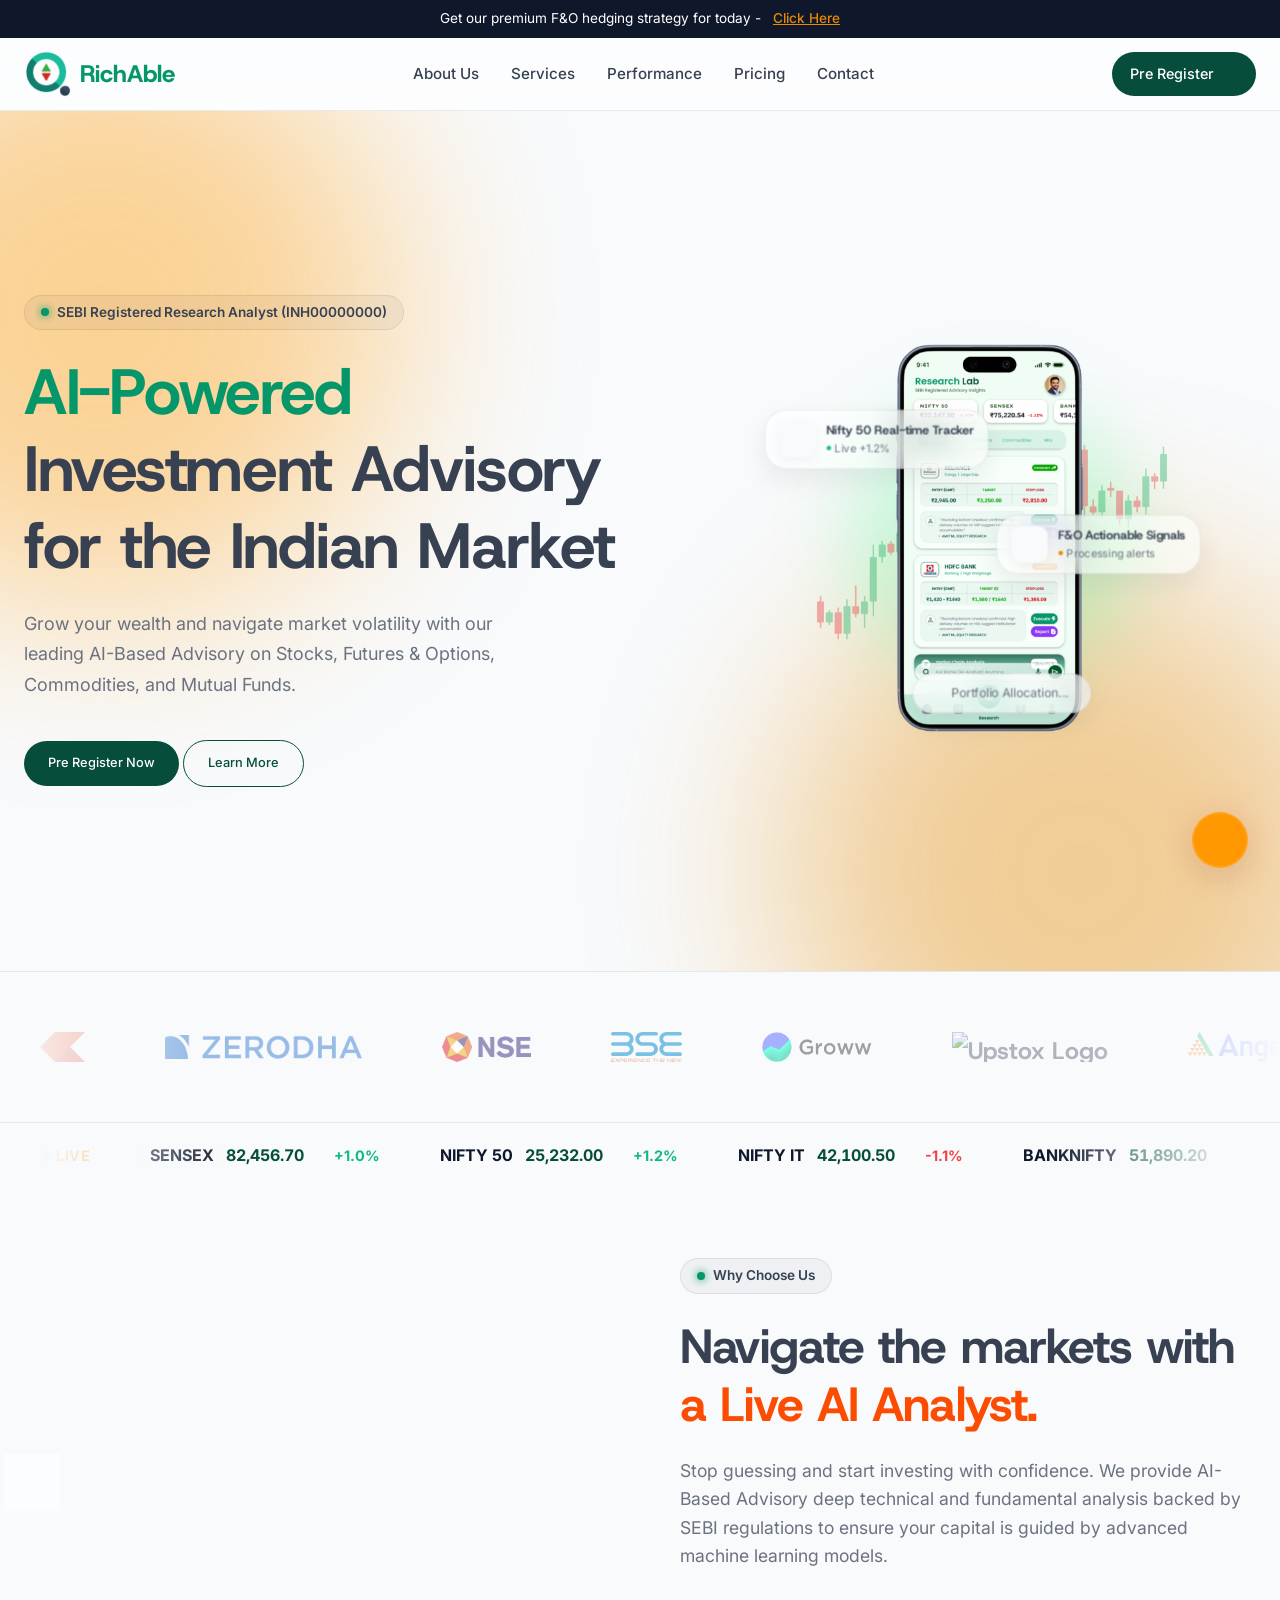
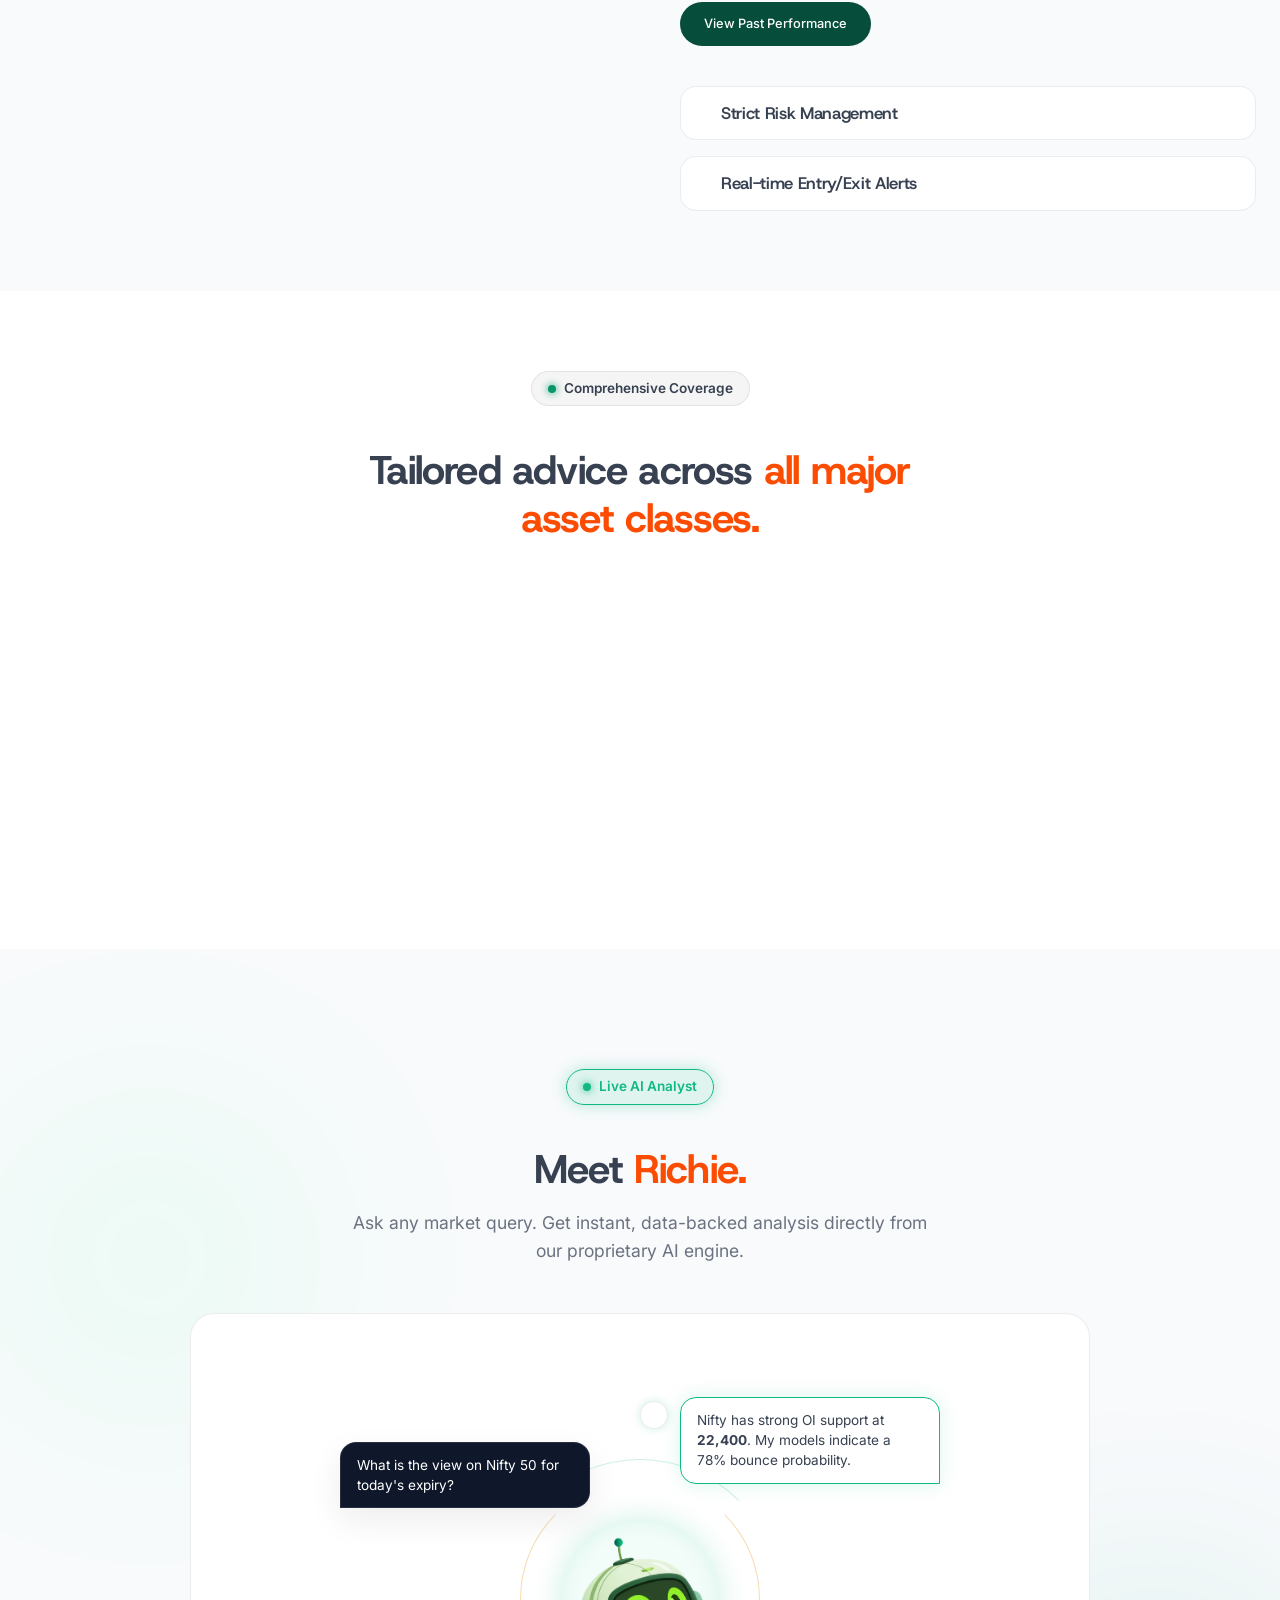
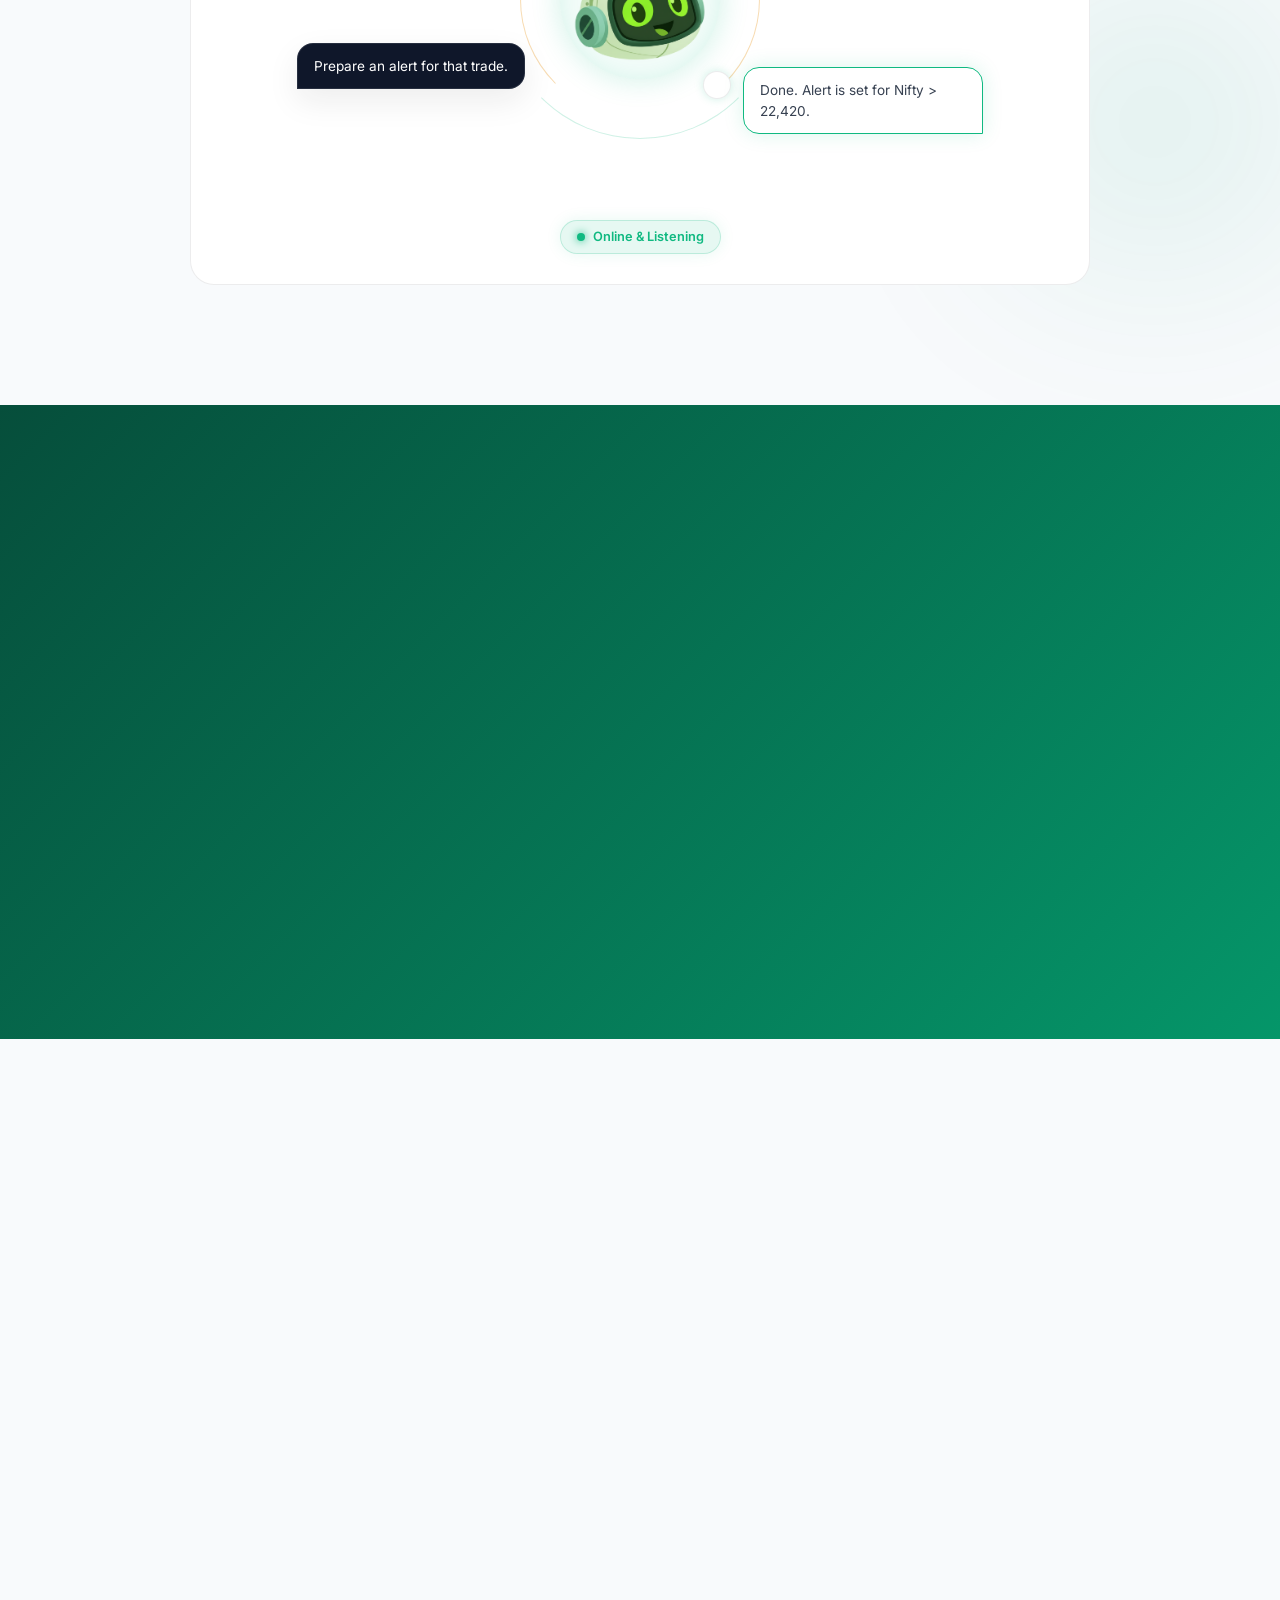
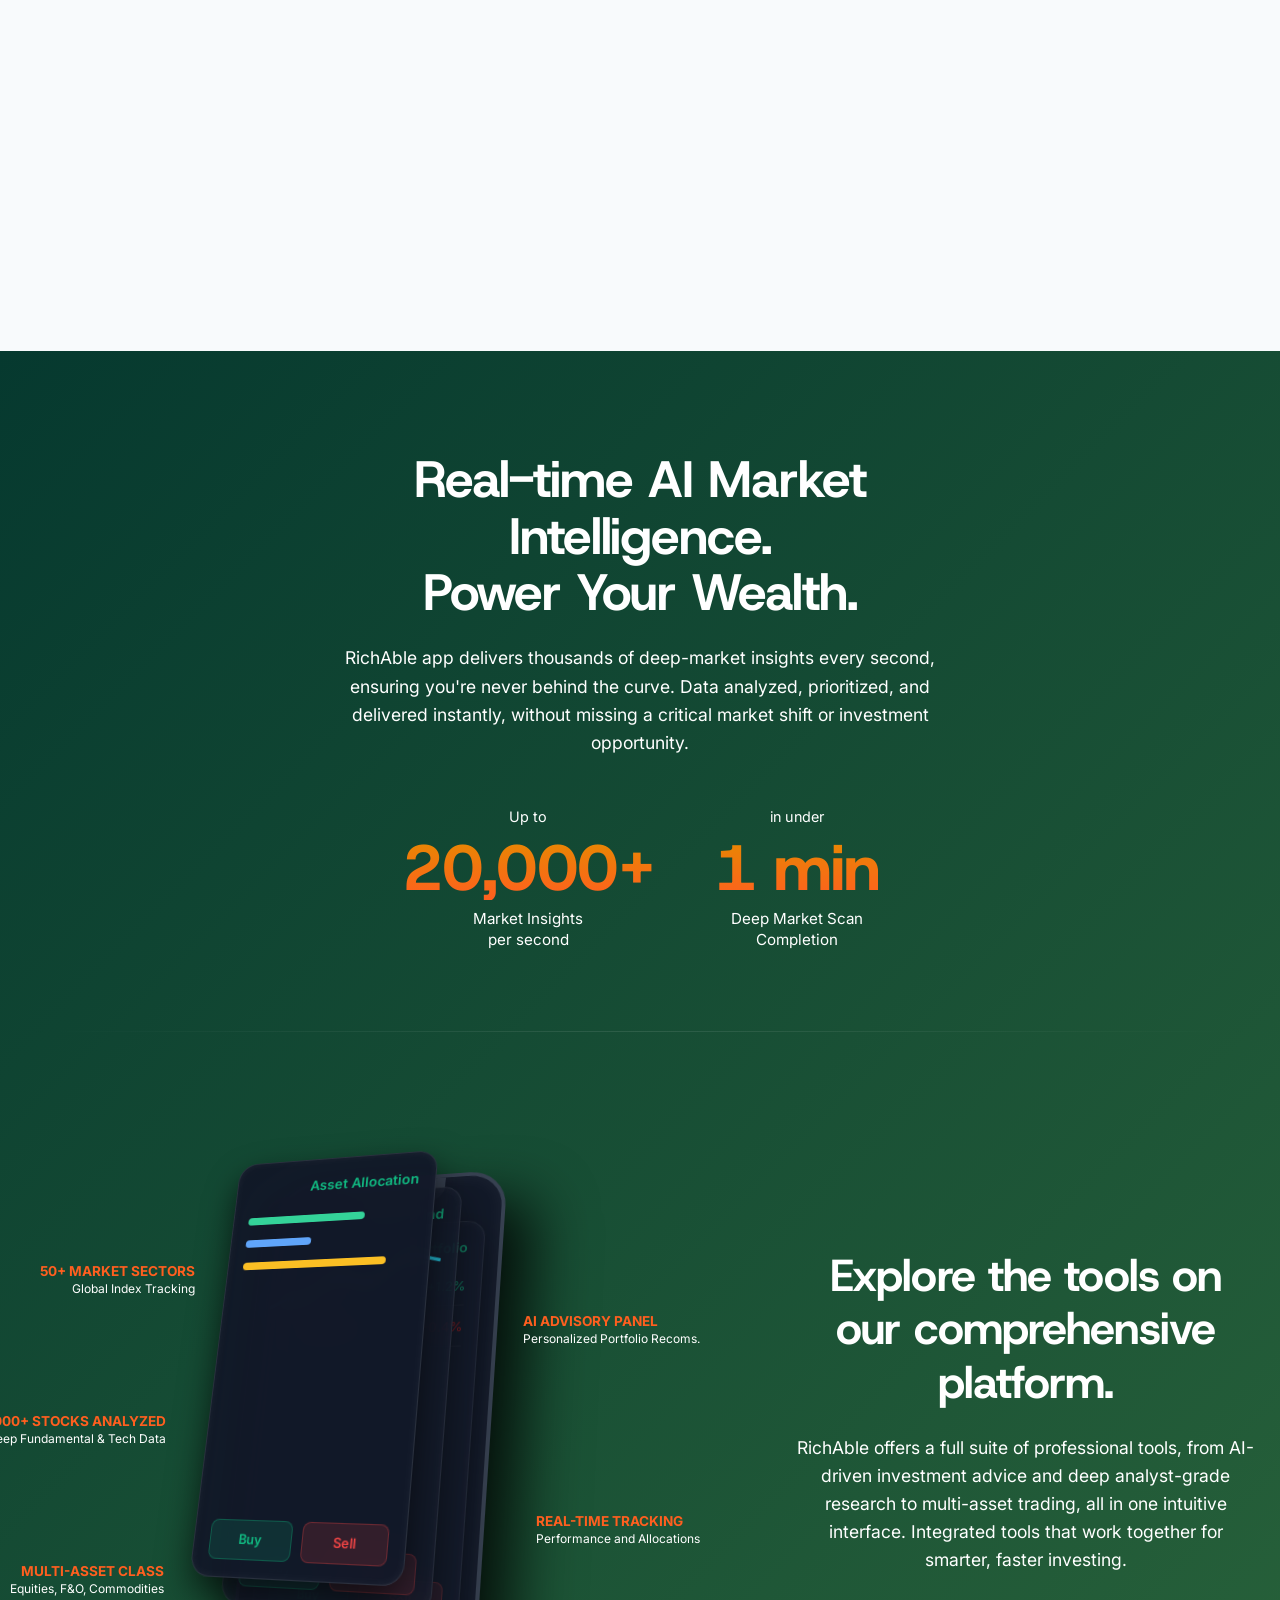
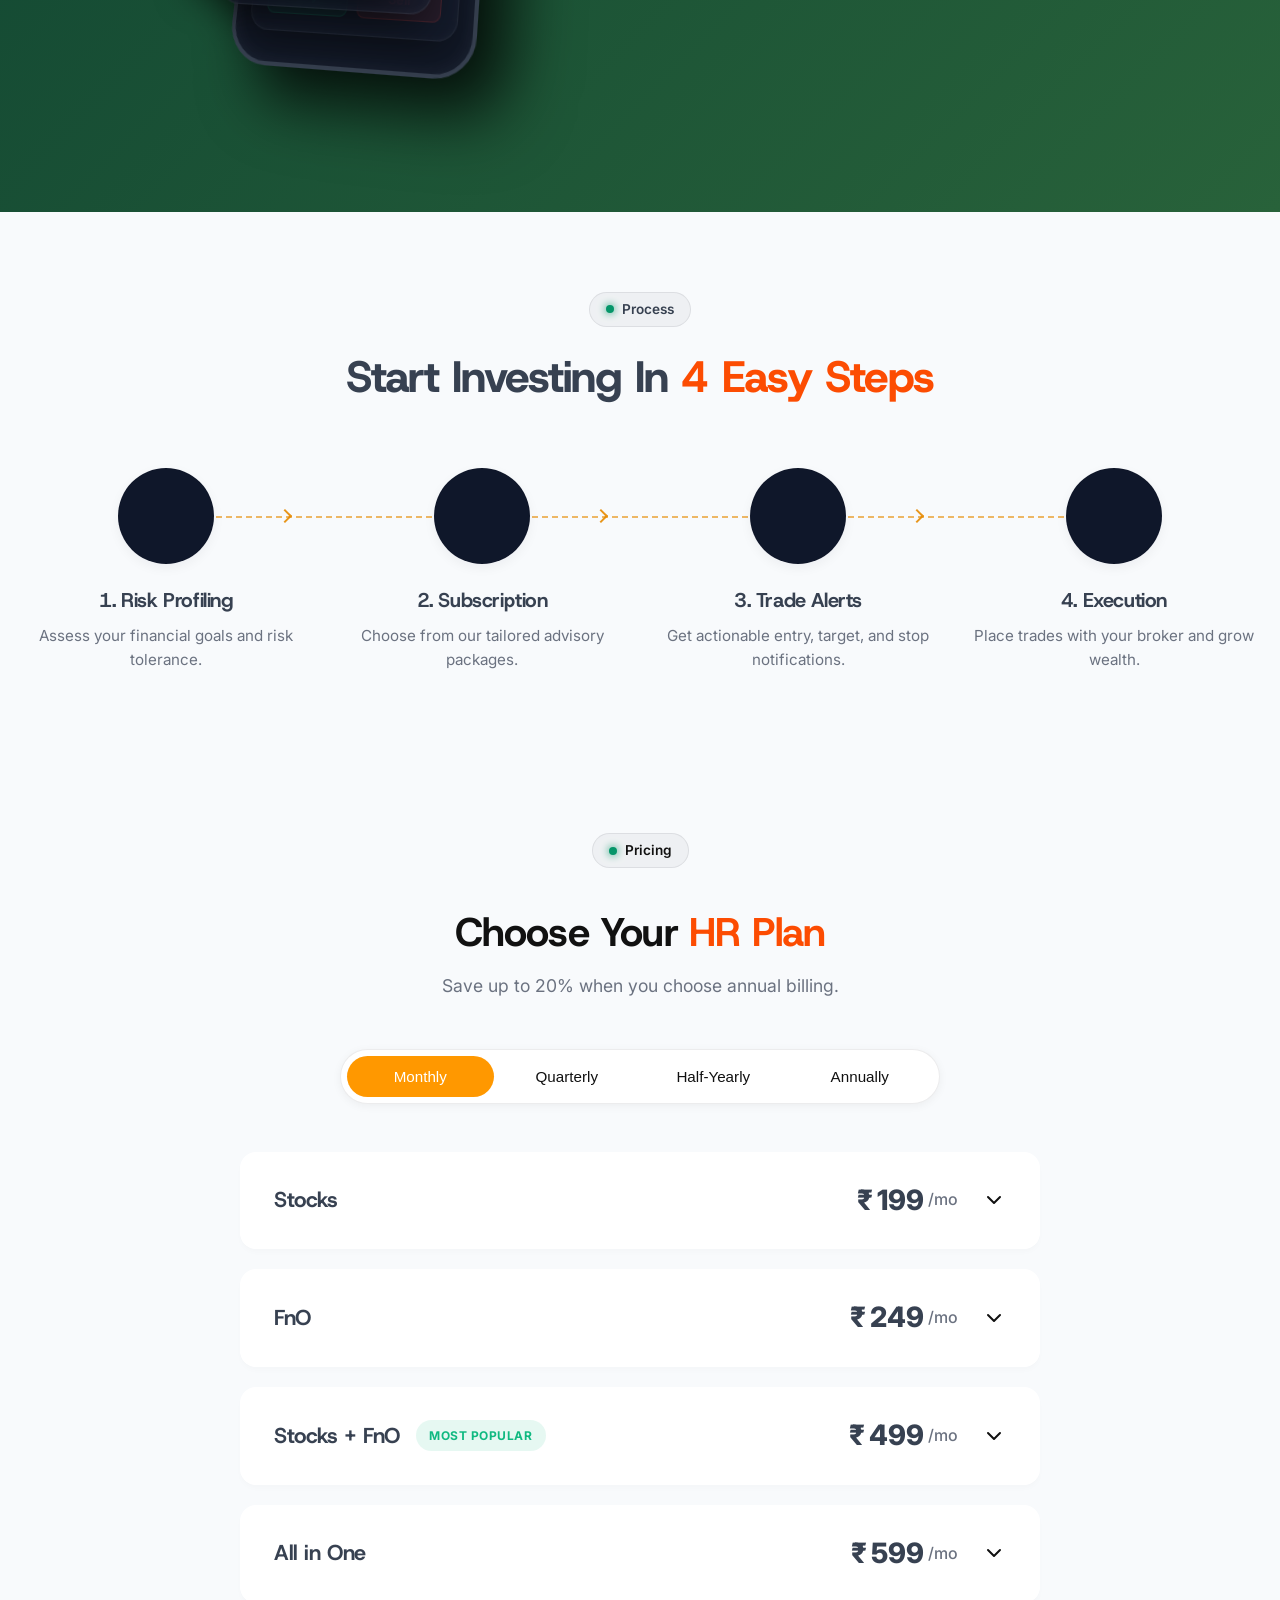
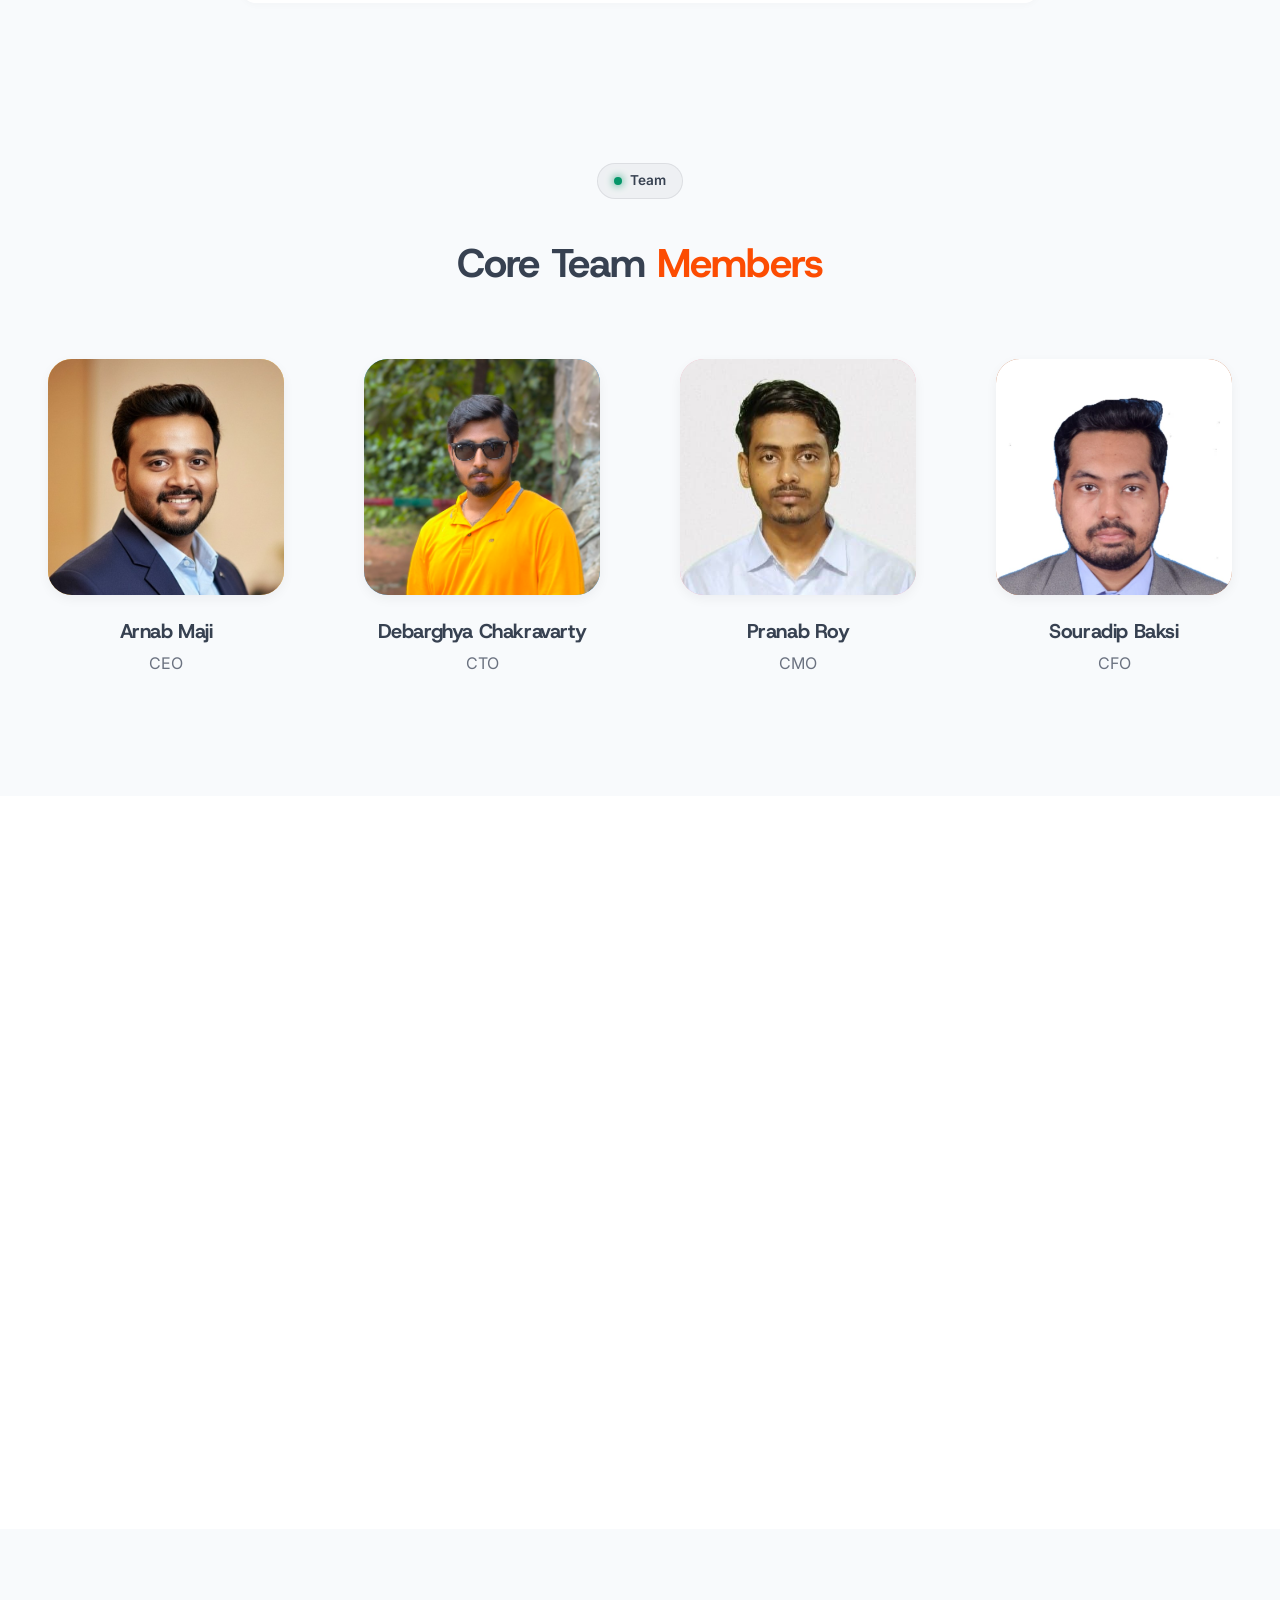
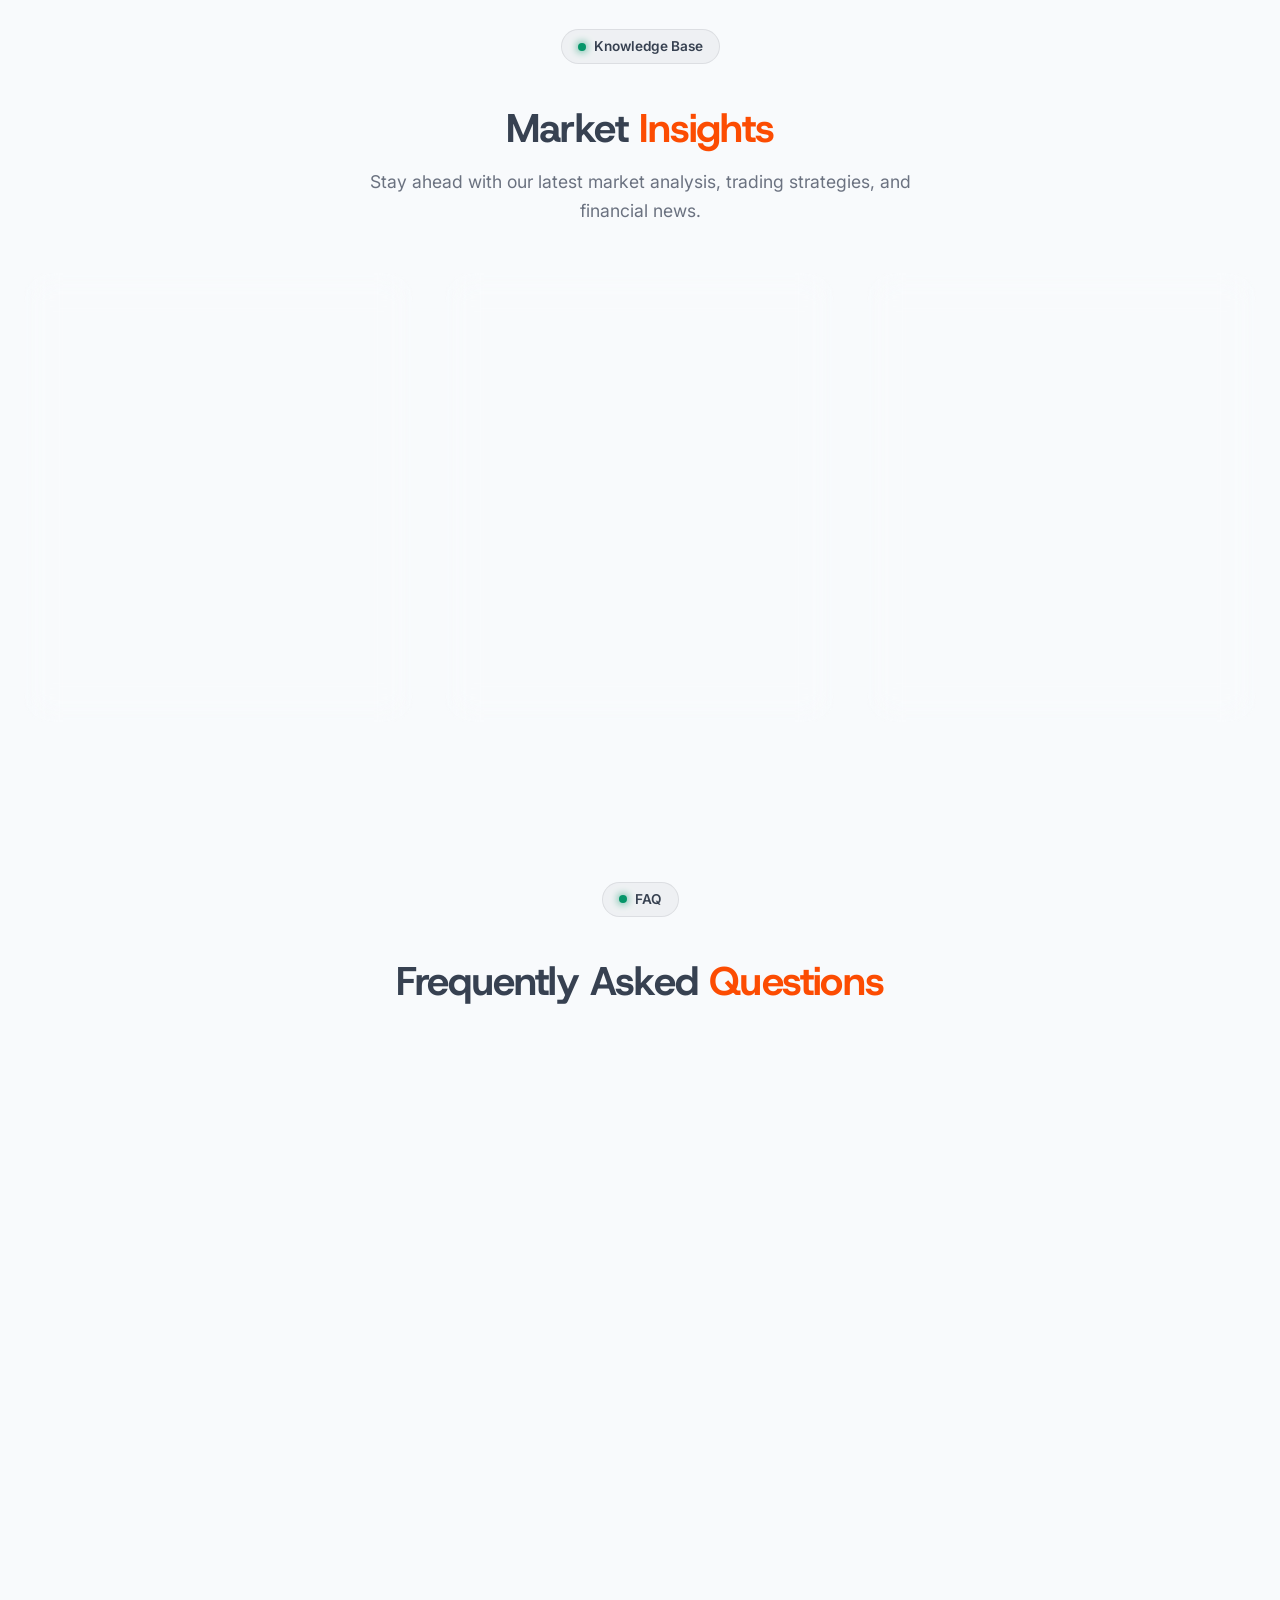
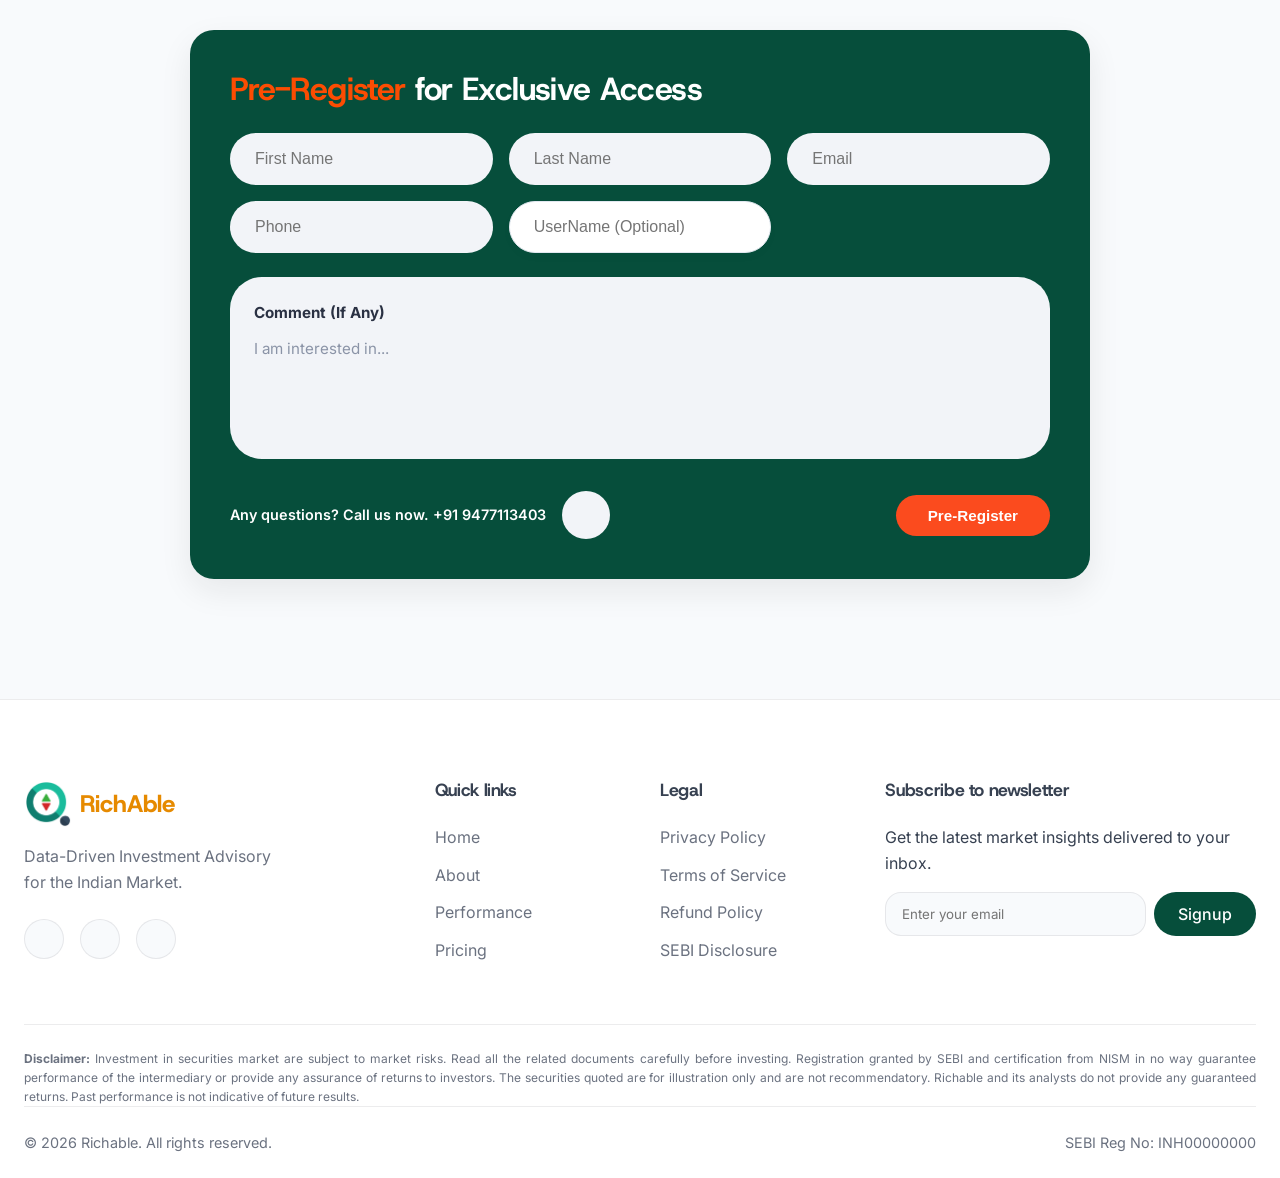
==== commit 5659a557: "Redefined execution section" ====
--- a/index.html
+++ b/index.html
@@ -623,89 +623,114 @@
         </div>
     </section>
 
-    <!-- Bento Box Layout Section -->
-    <section class="bento-section">
-        <div class="container">
-            <div class="section-header reveal">
-                <div class="badge"><span class="badge-dot"></span> Execution</div>
-                <h2>How our advisory process <span style="color: var(--text-orange);">works.</span></h2>
-            </div>
-
-            <div class="bento-grid">
-                <!-- Large Vertical Card -->
-                <div class="bento-item glass-panel b-1 reveal" style="justify-content: space-between;">
-                    <div class="bento-content">
-                        <h3>Live Alerts</h3>
-                        <p style="margin-bottom: 24px;">Receive clear, actionable trades formatted via
-                            WhatsApp/Telegram.</p>
-                    </div>
-                    <div class="bento-visual"
-                        style="background: var(--bg-primary); padding: 24px; border-radius: 16px; border: 1px solid var(--glass-border); position: relative; overflow: hidden;">
-                        <!-- WhatsApp Style Mockup -->
-                        <div
-                            style="background: var(--bg-secondary); padding: 16px; border-radius: 12px 12px 12px 0; border: 1px solid var(--glass-border); box-shadow: var(--shadow-sm); max-width: 90%; position: relative; z-index: 2;">
-                            <div style="display: flex; gap: 8px; margin-bottom: 8px;">
-                                <span
-                                    style="background: var(--accent-positive); color: #fff; padding: 2px 8px; border-radius: 4px; font-size: 0.75rem; font-weight: 600;">BUY</span>
-                                <span style="font-weight: 700;">RELIANCE</span>
-                                <span style="color: var(--text-muted);">@ 2500</span>
-                            </div>
-                            <div style="font-family: monospace; font-size: 0.9rem; line-height: 1.6;">
-                                <div style="color: var(--accent-positive);">TGT: 2580</div>
-                                <div style="color: var(--accent-negative);">SL: 2460</div>
-                            </div>
-                            <div
-                                style="margin-top: 12px; font-size: 0.75rem; color: var(--text-muted); font-weight: 500;">
-                                #Equities #Swing
-                            </div>
-                        </div>
-                        <div
-                            style="position: absolute; bottom: -20px; right: -20px; width: 150px; height: 150px; background: var(--gradient-glow); filter: blur(40px); border-radius: 50%; z-index: 1;">
-                        </div>
-                    </div>
-                </div>
-
-                <!-- Square Card 1 -->
-                <div class="bento-item b-2 reveal delay-100"
-                    style="background: var(--bg-dark); color: var(--text-light); border-color: rgba(255,255,255,0.1);">
-                    <div class="bento-content text-center"
-                        style="display: flex; flex-direction: column; align-items: center; justify-content: center; height: 100%;">
-                        <h2 class="giant-number"
-                            style="font-size: 4.5rem; line-height: 1; margin-bottom: 8px; background: var(--gradient-numbers); -webkit-background-clip: text; background-clip: text; color: transparent;">
-                            100%</h2>
-                        <h3 style="font-size: 1.5rem; margin-bottom: 8px; color: var(--text-light);">SEBI Compliant</h3>
-                        <p style="color: rgba(255,255,255,0.7);">Fully regulated research and advice you can
-                            consistently trust.</p>
-                    </div>
-                </div>
-
-                <!-- Small Card -->
-                <div class="bento-item glass-panel b-4 reveal delay-200">
-                    <div class="bento-content"
-                        style="display: flex; flex-direction: column; justify-content: space-between; height: 100%;">
-                        <div>
-                            <h4 style="font-size: 1.25rem; margin-bottom: 8px;">Dedicated Support</h4>
-                            <p>Connect with your analyst directly for portfolio queries.</p>
-                        </div>
-                        <div
-                            style="width: 48px; height: 48px; border-radius: 50%; background: var(--bg-primary); display: flex; align-items: center; justify-content: center; border: 1px solid var(--glass-border); color: var(--accent-secondary); margin-top: 16px;">
-                            <i data-lucide="phone-call"></i>
-                        </div>
-                    </div>
-                </div>
-
-                <!-- Wide Card -->
-                <div class="bento-item glass-panel b-3 reveal delay-300"
-                    style="flex-direction: row; align-items: center; gap: 24px;">
-                    <div
-                        style="width: 64px; height: 64px; border-radius: 16px; background: var(--bg-dark); color: var(--accent-secondary); display: flex; align-items: center; justify-content: center; flex-shrink: 0;">
-                        <i data-lucide="zap" style="width: 32px; height: 32px;"></i>
-                    </div>
-                    <div class="bento-content">
-                        <h3 style="font-size: 1.5rem; margin-bottom: 8px;">Instant Trade Updates</h3>
-                        <p>Never miss a breakout or breakdown. Get rapid, actionable alerts pushed directly to your
-                            phone the second market structure shifts.</p>
-                    </div>
+    <!-- Execution Section (Redesigned) -->
+    <section class="execution-section">
+        <div class="container text-center reveal">
+            <div class="exec-top-part">
+
+                <h2 class="exec-main-title">Real-time AI Market<br>Intelligence.<br>Power Your Wealth.</h2>
+                <p class="exec-main-subtitle">RichAble app delivers thousands of deep-market insights every second,
+                    ensuring you're never behind the curve. Data analyzed, prioritized, and delivered instantly, without
+                    missing a critical market shift or investment opportunity.</p>
+
+                <div class="exec-stats-row">
+                    <div class="exec-stat-box">
+                        <span class="stat-prefix">Up to</span>
+                        <h3 class="stat-number">20,000+</h3>
+                        <span class="stat-suffix">Market Insights<br>per second</span>
+                    </div>
+                    <div class="exec-stat-box">
+                        <span class="stat-prefix">in under</span>
+                        <h3 class="stat-number">1 min</h3>
+                        <span class="stat-suffix">Deep Market Scan<br>Completion</span>
+                    </div>
+                </div>
+            </div>
+
+            <div class="exec-divider"></div>
+
+            <div class="exec-bottom-part">
+                <div class="exec-content-left reveal delay-100">
+                    <div class="mockup-container">
+                        <!-- Connecting labels left -->
+                        <div class="mockup-label label-l1">
+                            <strong>50+ MARKET SECTORS</strong><br>Global Index Tracking
+                        </div>
+                        <div class="mockup-label label-l2">
+                            <strong>5,000+ STOCKS ANALYZED</strong><br>Deep Fundamental & Tech Data
+                        </div>
+                        <div class="mockup-label label-l3">
+                            <strong>MULTI-ASSET CLASS</strong><br>Equities, F&O, Commodities
+                        </div>
+
+                        <!-- Connecting labels right -->
+                        <div class="mockup-label label-r1">
+                            <strong>AI ADVISORY PANEL</strong><br>Personalized Portfolio Recoms.
+                        </div>
+                        <div class="mockup-label label-r2">
+                            <strong>REAL-TIME TRACKING</strong><br>Performance and Allocations
+                        </div>
+
+                        <!-- 3D Phone & Stack -->
+                        <div class="phone-3d-wrapper">
+                            <div class="phone-frame">
+                                <div class="phone-notch"></div>
+                                <div class="card-stack" id="execCardStack">
+                                    <div class="stacked-ui-card stack-pos-1">
+                                        <div class="card-header">
+                                            <i data-lucide="activity"></i> Reliance Ind
+                                        </div>
+                                        <div class="card-chart">
+                                            <svg viewBox="0 0 100 40" preserveAspectRatio="none">
+                                                <path d="M0,35 L10,30 L20,32 L40,15 L60,25 L80,5 L100,10" fill="none"
+                                                    stroke="#22D3EE" stroke-width="2" />
+                                            </svg>
+                                        </div>
+                                        <div class="card-buttons">
+                                            <div class="btn-sm-buy">Buy</div>
+                                            <div class="btn-sm-sell">Sell</div>
+                                        </div>
+                                    </div>
+                                    <div class="stacked-ui-card stack-pos-2">
+                                        <div class="card-header">
+                                            <i data-lucide="layers"></i> Live Portfolio
+                                        </div>
+                                        <div class="card-list">
+                                            <div class="c-item"><span>NIFTY</span><span
+                                                    class="text-positive">+1.2%</span></div>
+                                            <div class="c-item"><span>BANKNIFTY</span><span
+                                                    class="text-negative">-0.4%</span></div>
+                                        </div>
+                                        <div class="card-buttons">
+                                            <div class="btn-sm-buy">Buy</div>
+                                            <div class="btn-sm-sell">Sell</div>
+                                        </div>
+                                    </div>
+                                    <div class="stacked-ui-card stack-pos-3">
+                                        <div class="card-header">
+                                            <i data-lucide="pie-chart"></i> Asset Allocation
+                                        </div>
+                                        <div class="card-bars">
+                                            <div class="c-bar" style="width: 70%; background: #34D399;"></div>
+                                            <div class="c-bar" style="width: 40%; background: #60A5FA;"></div>
+                                            <div class="c-bar" style="width: 85%; background: #FBBF24;"></div>
+                                        </div>
+                                        <div class="card-buttons">
+                                            <div class="btn-sm-buy">Buy</div>
+                                            <div class="btn-sm-sell">Sell</div>
+                                        </div>
+                                    </div>
+                                </div>
+                            </div>
+                        </div>
+                    </div>
+                </div>
+
+                <div class="exec-content-right reveal delay-200 text-left">
+                    <h2>Explore the tools on our comprehensive platform.</h2>
+                    <p>RichAble offers a full suite of professional tools, from AI-driven investment advice and deep
+                        analyst-grade research to multi-asset trading, all in one intuitive interface. Integrated tools
+                        that work together for smarter, faster investing.</p>
                 </div>
             </div>
         </div>
--- a/styles.css
+++ b/styles.css
@@ -1326,7 +1326,7 @@
 .feature-card {
   padding: 40px 32px;
   transition: transform var(--transition-base), box-shadow var(--transition-base);
-  background: var(--brand-color);
+  background: linear-gradient(135deg, var(--brand-color), var(--brand-color2));
   border: 1px solid var(--glass-border);
 }
 
@@ -1553,7 +1553,7 @@
 /* --- Integrations & Metrics --- */
 .metrics-section {
   padding: 80px 0;
-  background: var(--brand-color);
+  background: linear-gradient(135deg, var(--brand-color), var(--brand-color2));
   color: var(--text-light);
 }
 
@@ -3465,4 +3465,357 @@
     width: 100%;
     justify-content: flex-end;
   }
+}
+
+/* --- Redesigned Execution Section --- */
+.execution-section {
+  padding: 100px 0;
+  background: linear-gradient(135deg, #06392F, #28623A);
+  color: #FFFFFF;
+  position: relative;
+  overflow: hidden;
+  font-family: var(--font-body);
+}
+
+.exec-top-part {
+  display: flex;
+  flex-direction: column;
+  align-items: center;
+  max-width: 800px;
+  margin: 0 auto;
+}
+
+.exec-main-title {
+  font-size: clamp(2rem, 4vw, 3.5rem);
+  font-weight: 700;
+  line-height: 1.1;
+  margin-bottom: 24px;
+}
+
+.exec-main-subtitle {
+  color: var(--text-light);
+  font-size: 1.1rem;
+  line-height: 1.6;
+  margin-bottom: 48px;
+  max-width: 650px;
+}
+
+.exec-stats-row {
+  display: flex;
+  gap: 60px;
+  justify-content: center;
+  align-items: center;
+}
+
+.exec-stat-box {
+  display: flex;
+  flex-direction: column;
+  align-items: center;
+  text-align: center;
+}
+
+.stat-prefix {
+  font-size: 0.9rem;
+  color: var(--text-light);
+  margin-bottom: 8px;
+}
+
+.stat-number {
+  font-size: clamp(2.5rem, 5vw, 4rem);
+  font-weight: 800;
+  background: linear-gradient(180deg, #E68A00, #FF5F1F);
+  -webkit-background-clip: text;
+  background-clip: text;
+  -webkit-text-fill-color: transparent;
+  margin-bottom: 8px;
+  line-height: 1;
+}
+
+.stat-suffix {
+  font-size: 0.95rem;
+  color: var(--text-light);
+  line-height: 1.4;
+}
+
+.exec-divider {
+  width: 100%;
+  height: 1px;
+  background: linear-gradient(90deg, transparent, rgba(255, 255, 255, 0.1), transparent);
+  margin: 80px 0;
+}
+
+.exec-bottom-part {
+  display: flex;
+  align-items: center;
+  gap: 80px;
+}
+
+@media (max-width: 1024px) {
+  .exec-bottom-part {
+    flex-direction: column-reverse;
+    text-align: center;
+  }
+}
+
+.exec-content-left {
+  flex: 1.2;
+  position: relative;
+  min-height: 600px;
+  display: flex;
+  justify-content: center;
+  align-items: center;
+}
+
+.exec-content-right {
+  flex: 0.8;
+}
+
+.exec-content-right h2 {
+  font-size: clamp(2rem, 3.5vw, 3rem);
+  margin-bottom: 24px;
+  line-height: 1.2;
+}
+
+.exec-content-right p {
+  color: var(--text-light);
+  font-size: 1.1rem;
+  line-height: 1.6;
+}
+
+/* 3D Mockup Container */
+.mockup-container {
+  position: relative;
+  width: 100%;
+  max-width: 600px;
+  height: 500px;
+}
+
+.mockup-label {
+  position: absolute;
+  font-size: 0.75rem;
+  line-height: 1.4;
+  color: var(--text-light);
+  text-align: left;
+  z-index: 10;
+}
+
+.mockup-label strong {
+  color: #FF5F1F;
+  font-size: 0.85rem;
+}
+
+.label-l1 {
+  top: 20%;
+  left: -5%;
+  text-align: right;
+}
+
+.label-l2 {
+  top: 50%;
+  left: -15%;
+  text-align: right;
+}
+
+.label-l3 {
+  top: 80%;
+  left: -10%;
+  text-align: right;
+}
+
+.label-r1 {
+  top: 30%;
+  right: -5%;
+}
+
+.label-r2 {
+  top: 70%;
+  right: -5%;
+}
+
+
+
+.phone-3d-wrapper {
+  position: absolute;
+  top: 50%;
+  left: 50%;
+  transform: translate(-50%, -50%) perspective(1200px) rotateY(-20deg) rotateX(15deg);
+  width: 250px;
+  height: 510px;
+  transform-style: preserve-3d;
+}
+
+.phone-frame {
+  width: 100%;
+  height: 100%;
+  background: #111827;
+  border-radius: 40px;
+  border: 4px solid #374151;
+  position: relative;
+  box-shadow: 30px 30px 60px rgba(0, 0, 0, 0.8), inset 0 0 20px rgba(255, 255, 255, 0.05);
+  transform-style: preserve-3d;
+}
+
+.phone-notch {
+  position: absolute;
+  top: 0;
+  left: 50%;
+  transform: translateX(-50%);
+  width: 120px;
+  height: 25px;
+  background: #374151;
+  border-bottom-left-radius: 16px;
+  border-bottom-right-radius: 16px;
+  z-index: 50;
+}
+
+.card-stack {
+  position: absolute;
+  top: 50px;
+  left: 15px;
+  right: 15px;
+  bottom: 30px;
+  transform-style: preserve-3d;
+}
+
+.stacked-ui-card {
+  position: absolute;
+  top: 0;
+  left: 0;
+  right: 0;
+  bottom: 0;
+  background: rgba(17, 24, 39, 0.95);
+  backdrop-filter: blur(12px);
+  border: 1px solid rgba(255, 255, 255, 0.1);
+  border-radius: 20px;
+  padding: 16px;
+  transition: all 0.8s cubic-bezier(0.25, 1, 0.5, 1);
+  box-shadow: 0 15px 35px rgba(0, 0, 0, 0.6), inset 0 0 10px rgba(255, 255, 255, 0.05);
+  display: flex;
+  flex-direction: column;
+}
+
+.card-header {
+  display: flex;
+  align-items: center;
+  gap: 8px;
+  font-size: 0.9rem;
+  font-weight: 600;
+  margin-bottom: 20px;
+  color: #10B981;
+}
+
+.card-header i {
+  width: 16px;
+  height: 16px;
+}
+
+.card-buttons {
+  margin-top: auto;
+  display: flex;
+  gap: 10px;
+}
+
+.btn-sm-buy,
+.btn-sm-sell {
+  flex: 1;
+  padding: 8px 0;
+  text-align: center;
+  border-radius: 8px;
+  font-size: 0.8rem;
+  font-weight: 600;
+  cursor: pointer;
+}
+
+.btn-sm-buy {
+  background: rgba(16, 185, 129, 0.15);
+  color: #10B981;
+  border: 1px solid rgba(16, 185, 129, 0.3);
+}
+
+.btn-sm-sell {
+  background: rgba(239, 68, 68, 0.15);
+  color: #EF4444;
+  border: 1px solid rgba(239, 68, 68, 0.3);
+}
+
+.card-chart {
+  width: 100%;
+  height: 100px;
+  margin-bottom: 20px;
+}
+
+.card-list {
+  display: flex;
+  flex-direction: column;
+  gap: 12px;
+  margin-bottom: 20px;
+}
+
+.c-item {
+  display: flex;
+  justify-content: space-between;
+  font-size: 0.85rem;
+  padding-bottom: 8px;
+  border-bottom: 1px solid rgba(255, 255, 255, 0.05);
+}
+
+.card-bars {
+  display: flex;
+  flex-direction: column;
+  gap: 16px;
+  margin-bottom: 20px;
+}
+
+.c-bar {
+  height: 8px;
+  border-radius: 4px;
+}
+
+/* 3D Stack Positioning Classes */
+.stack-pos-1 {
+  transform: translateZ(80px) translateY(-40px) translateX(-30px);
+  opacity: 1;
+  z-index: 3;
+}
+
+.stack-pos-2 {
+  transform: translateZ(40px) translateY(-20px) translateX(-15px);
+  opacity: 0.8;
+  z-index: 2;
+}
+
+.stack-pos-3 {
+  transform: translateZ(0px) translateY(0px) translateX(0px);
+  opacity: 0.6;
+  z-index: 1;
+}
+
+/* Mobile Overrides for Reshaped Layout */
+@media (max-width: 768px) {
+  .mockup-container {
+    height: auto;
+    display: flex;
+    flex-direction: column;
+    align-items: center;
+    gap: 16px;
+  }
+
+  .mockup-label {
+    position: static;
+    text-align: center;
+    background: transparent;
+    border: none;
+    padding: 8px 0;
+    width: 100%;
+    z-index: 10;
+  }
+
+  .phone-3d-wrapper {
+    position: relative !important;
+    top: auto !important;
+    left: auto !important;
+    transform: perspective(1200px) rotateY(-15deg) rotateX(10deg) !important;
+    margin: 40px auto 30px !important;
+    order: -1;
+  }
 }
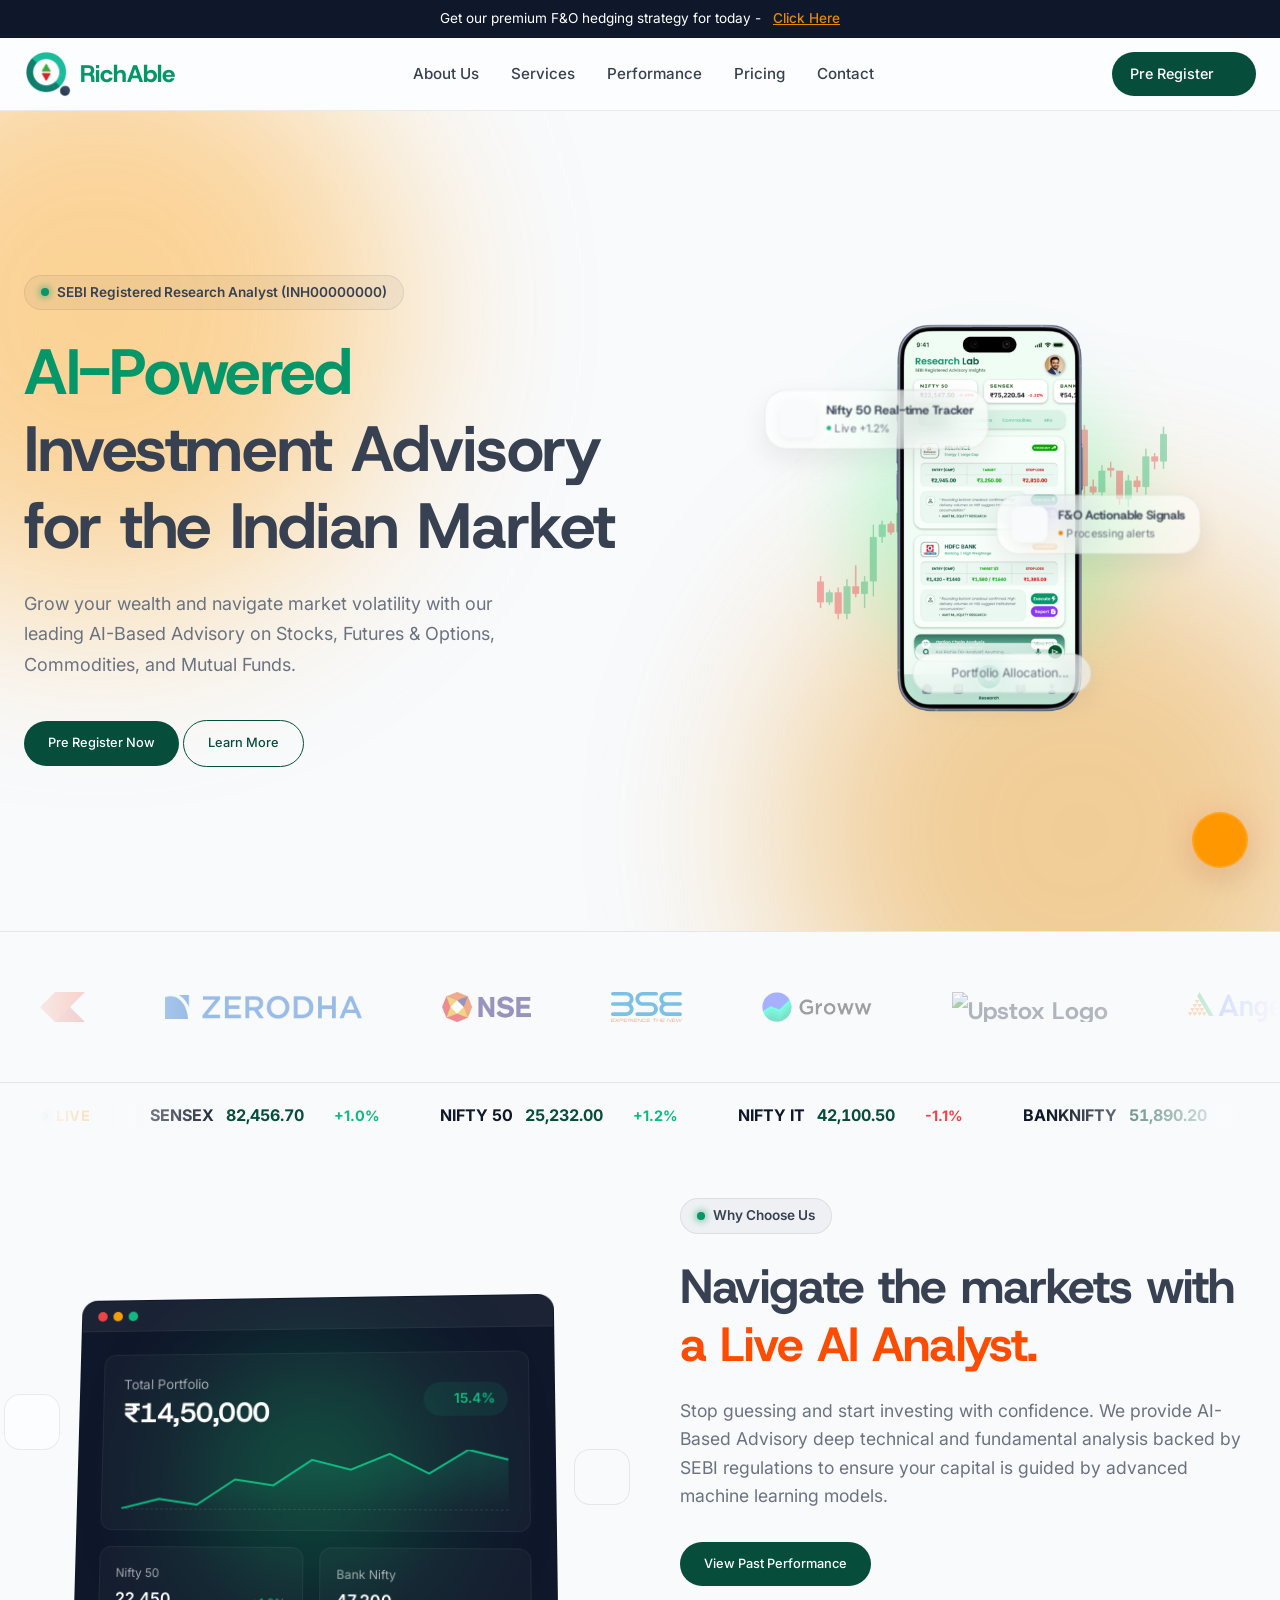
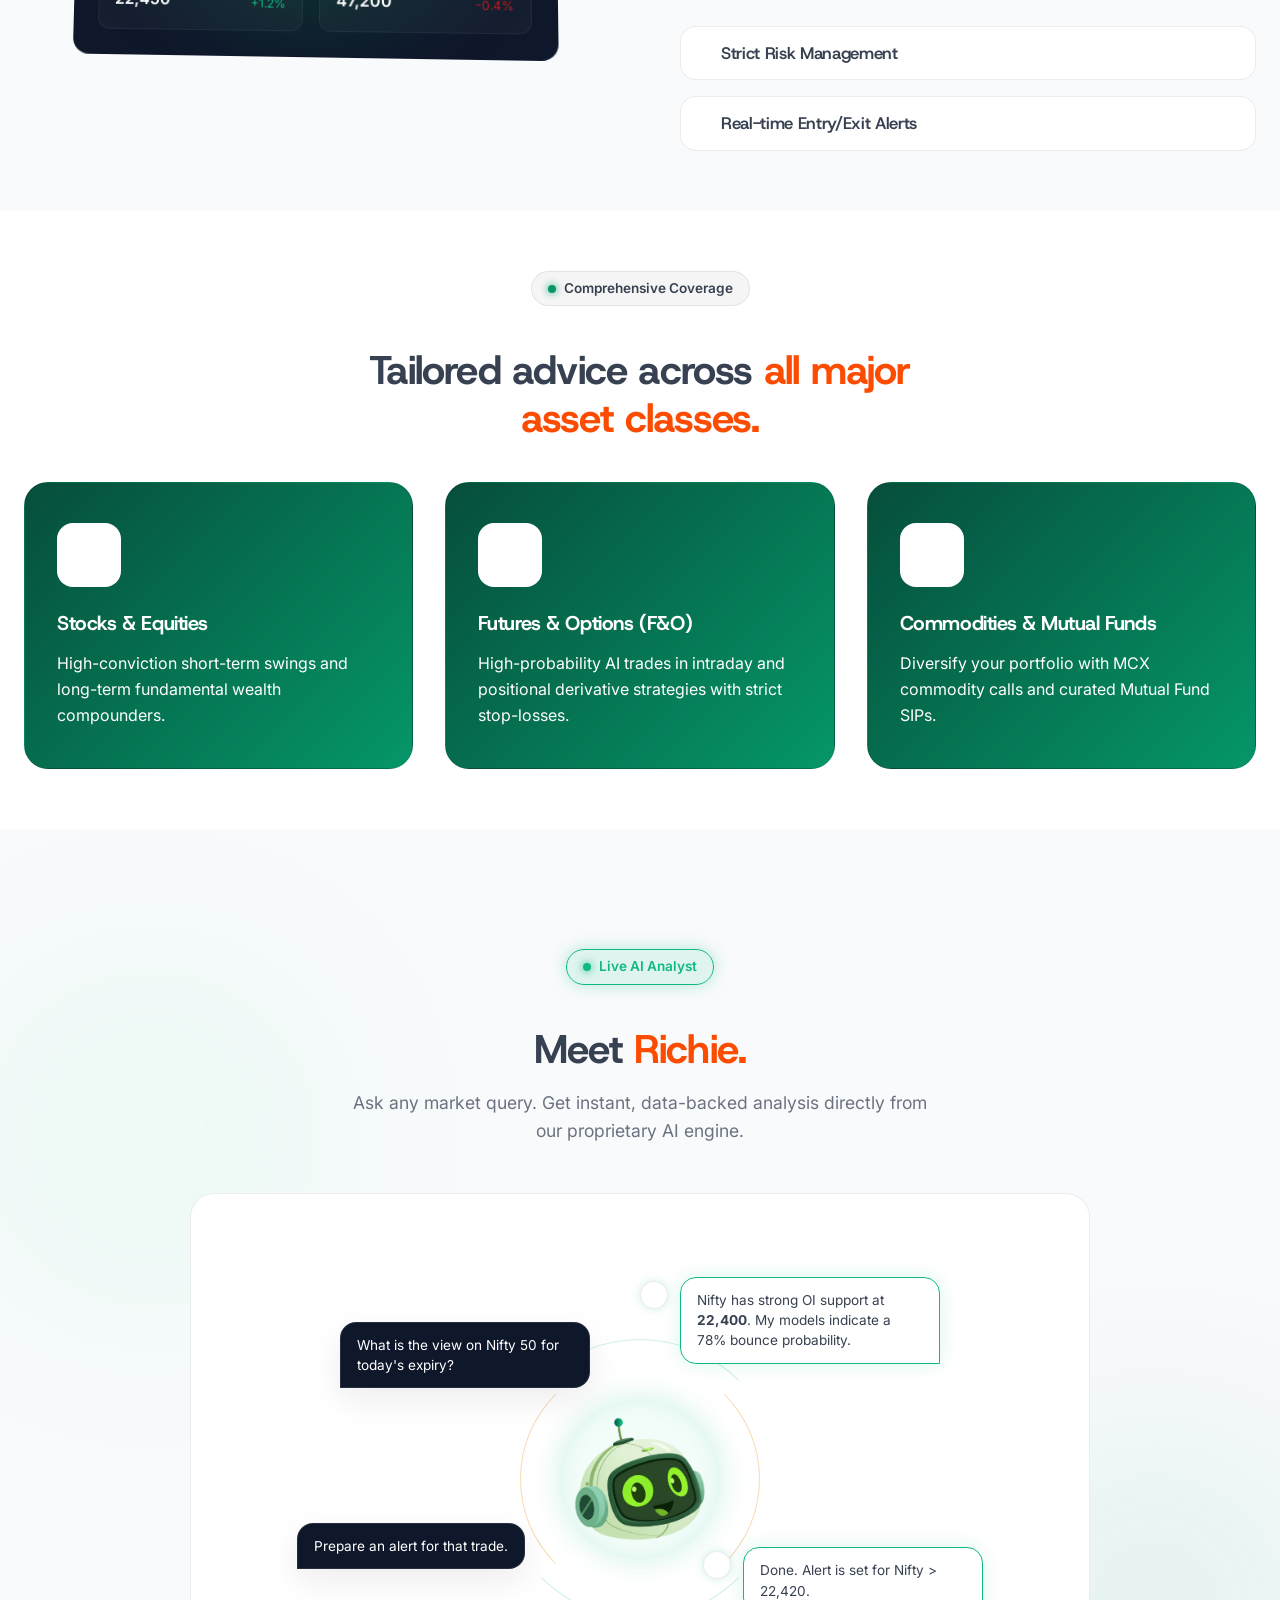
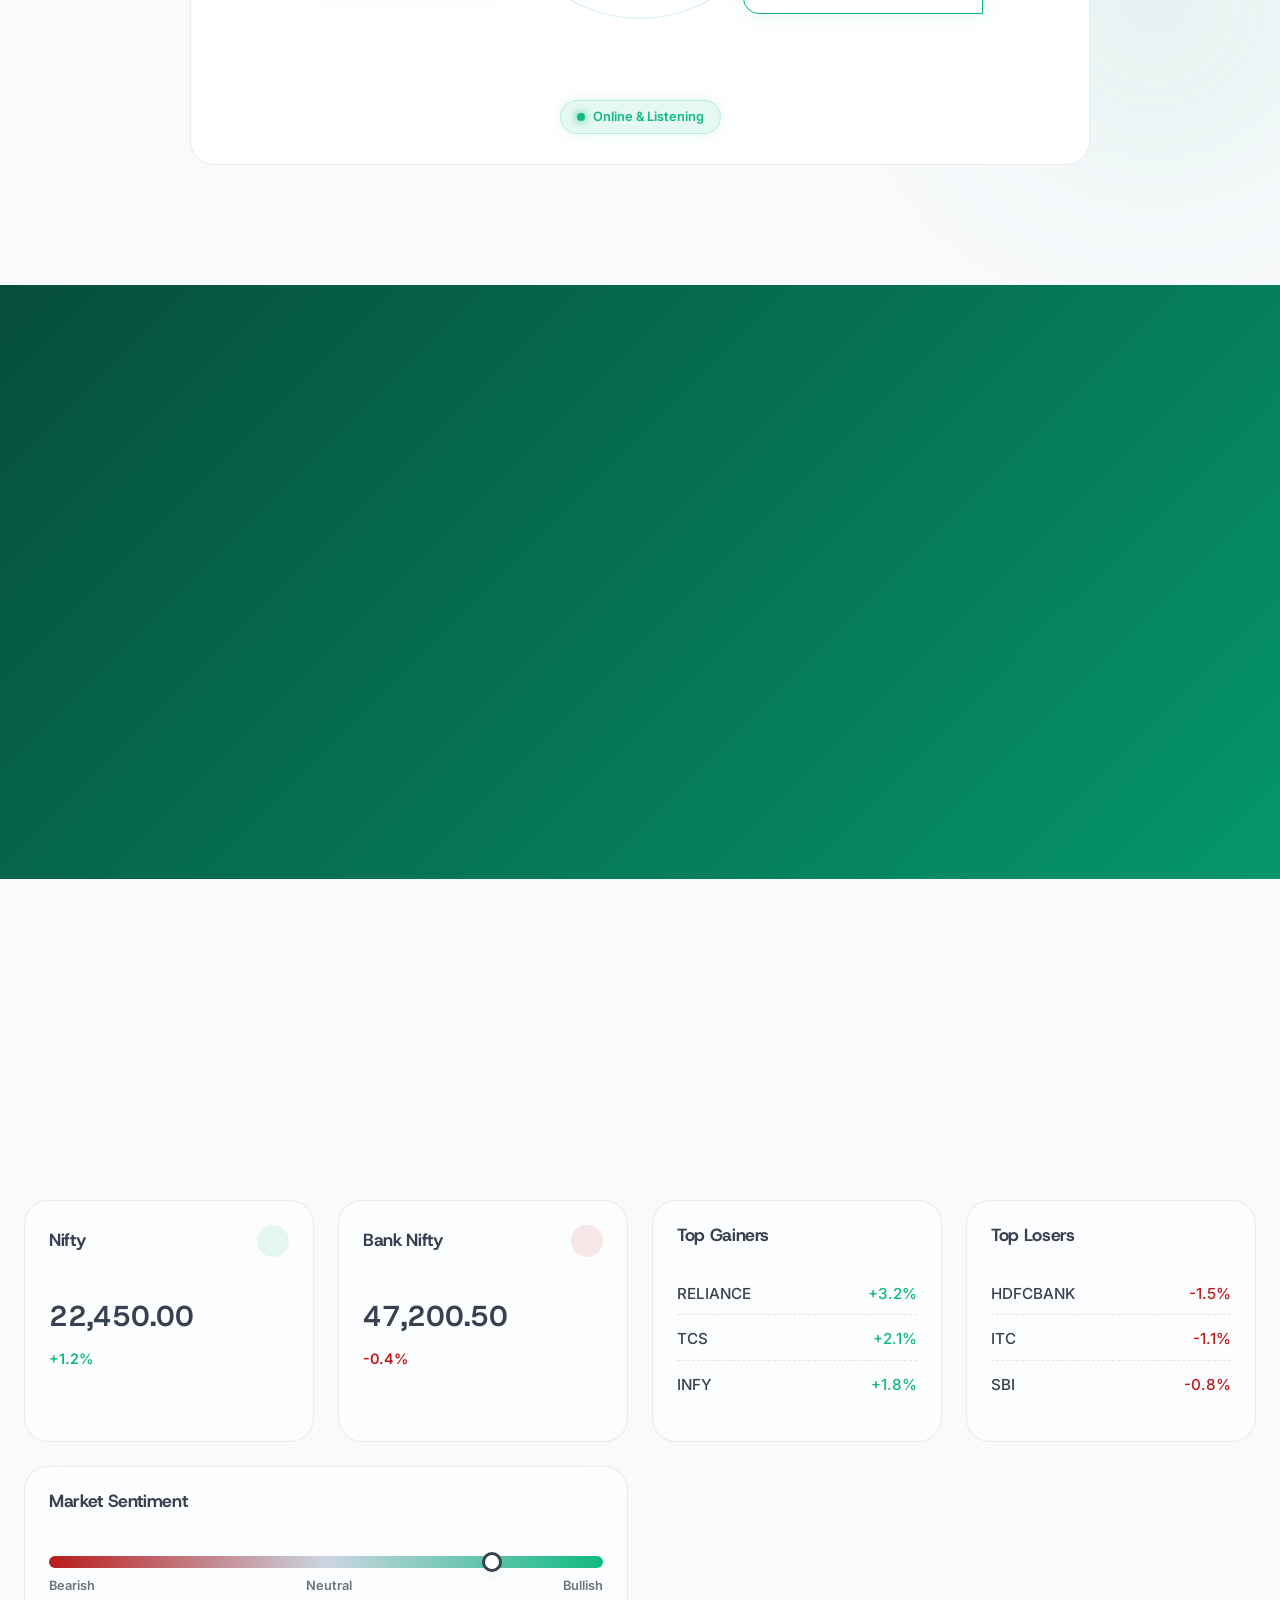
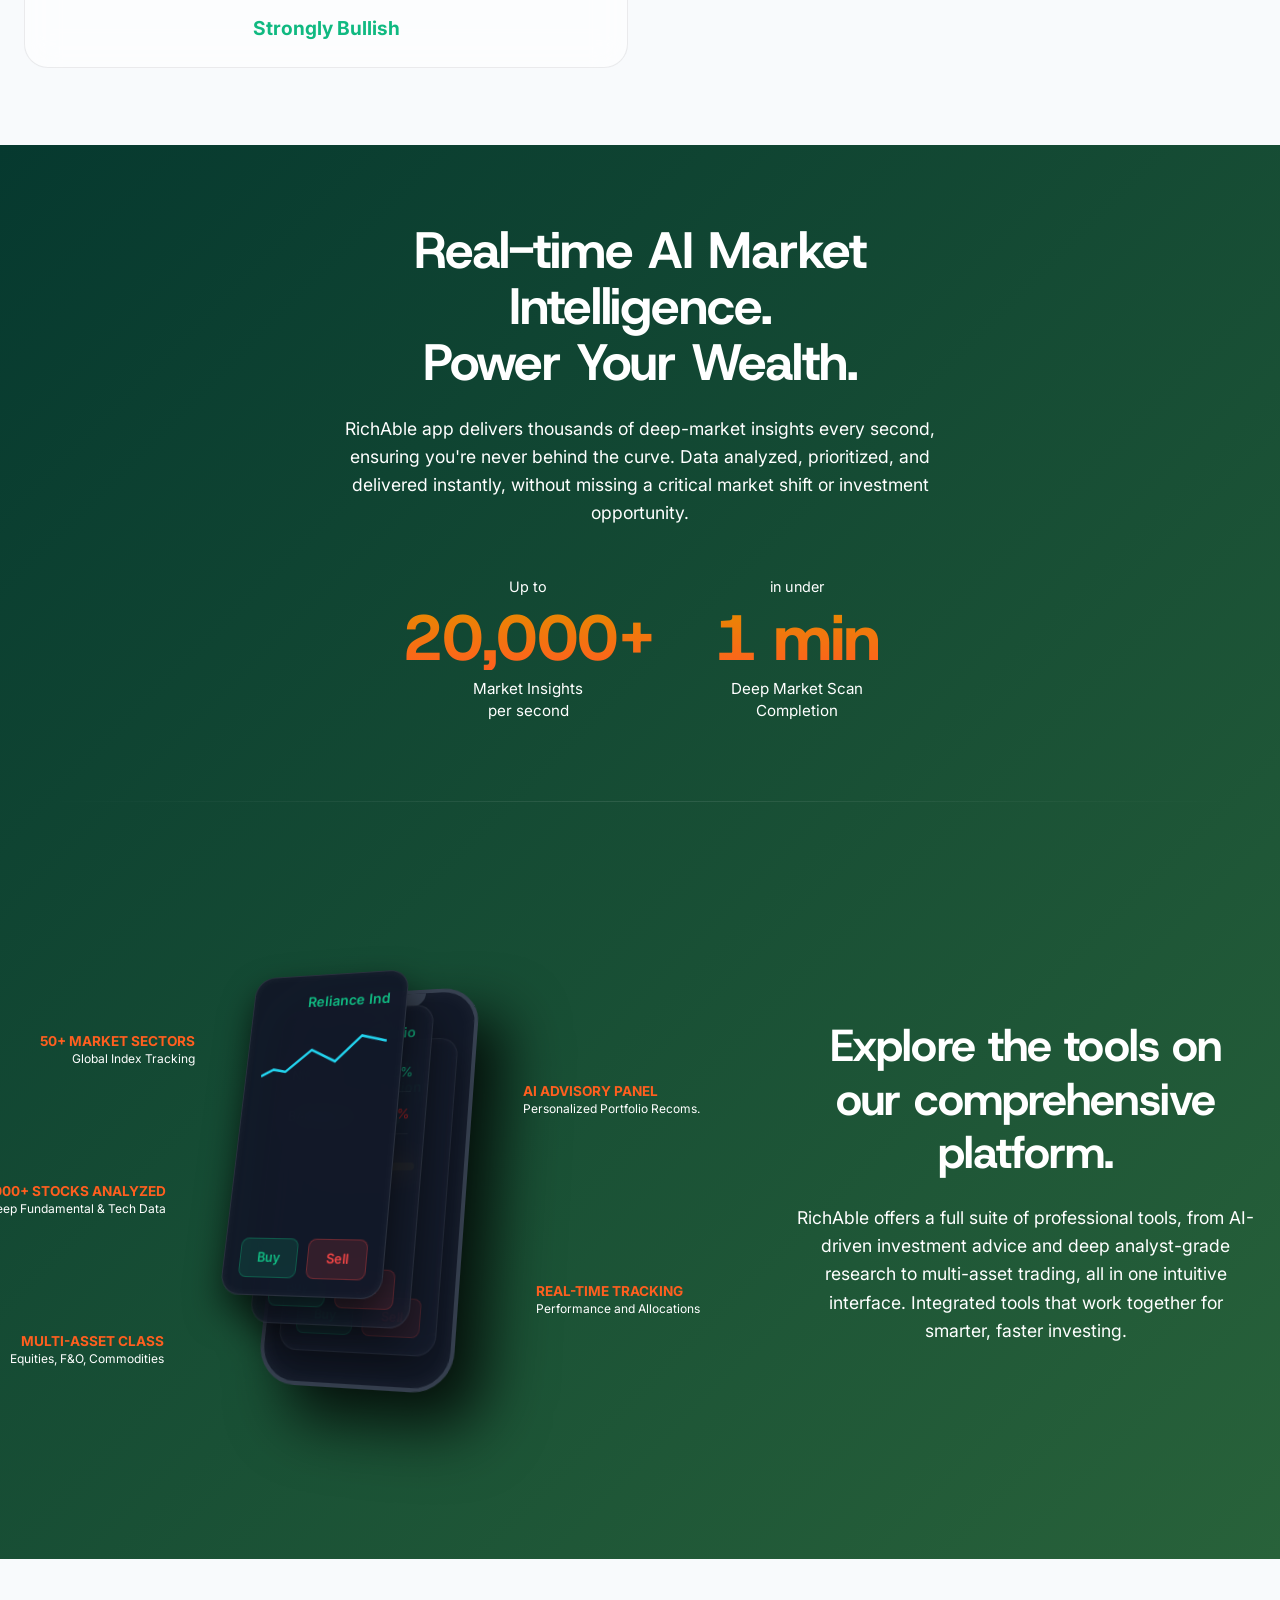
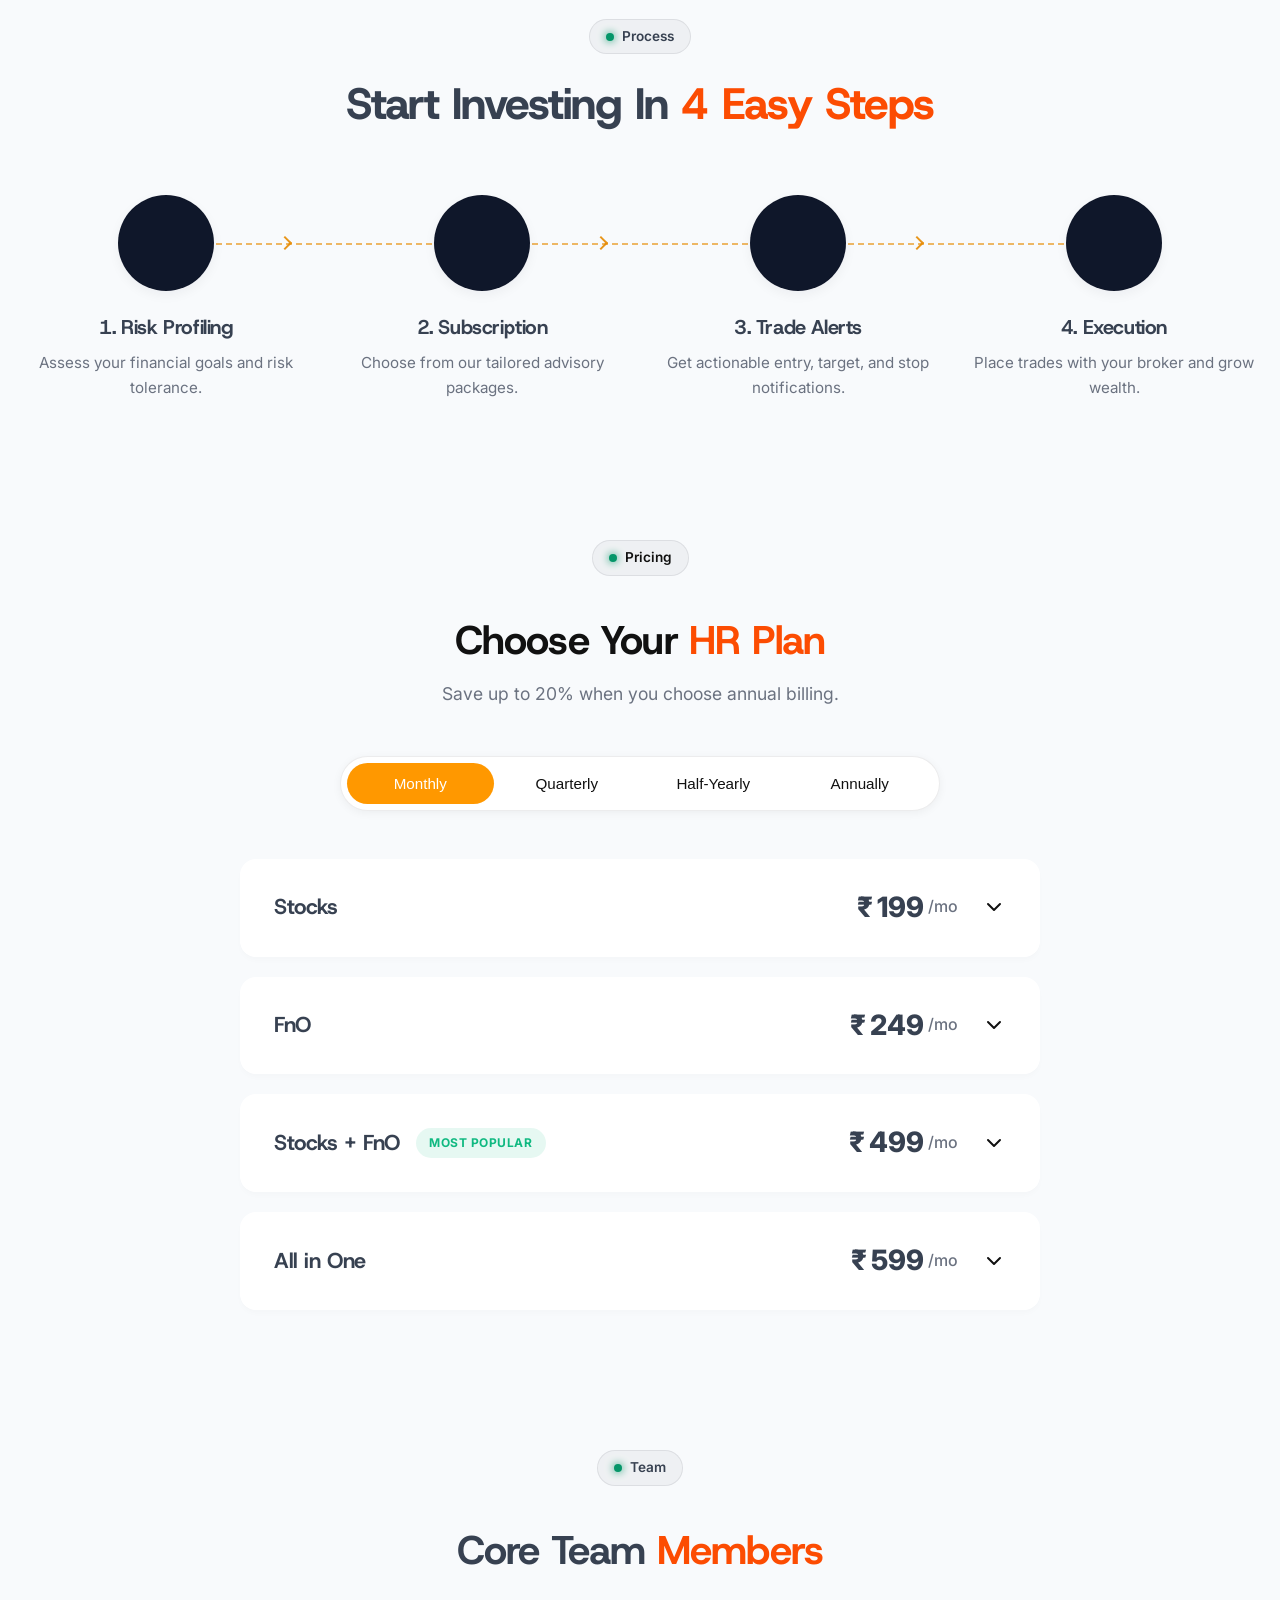
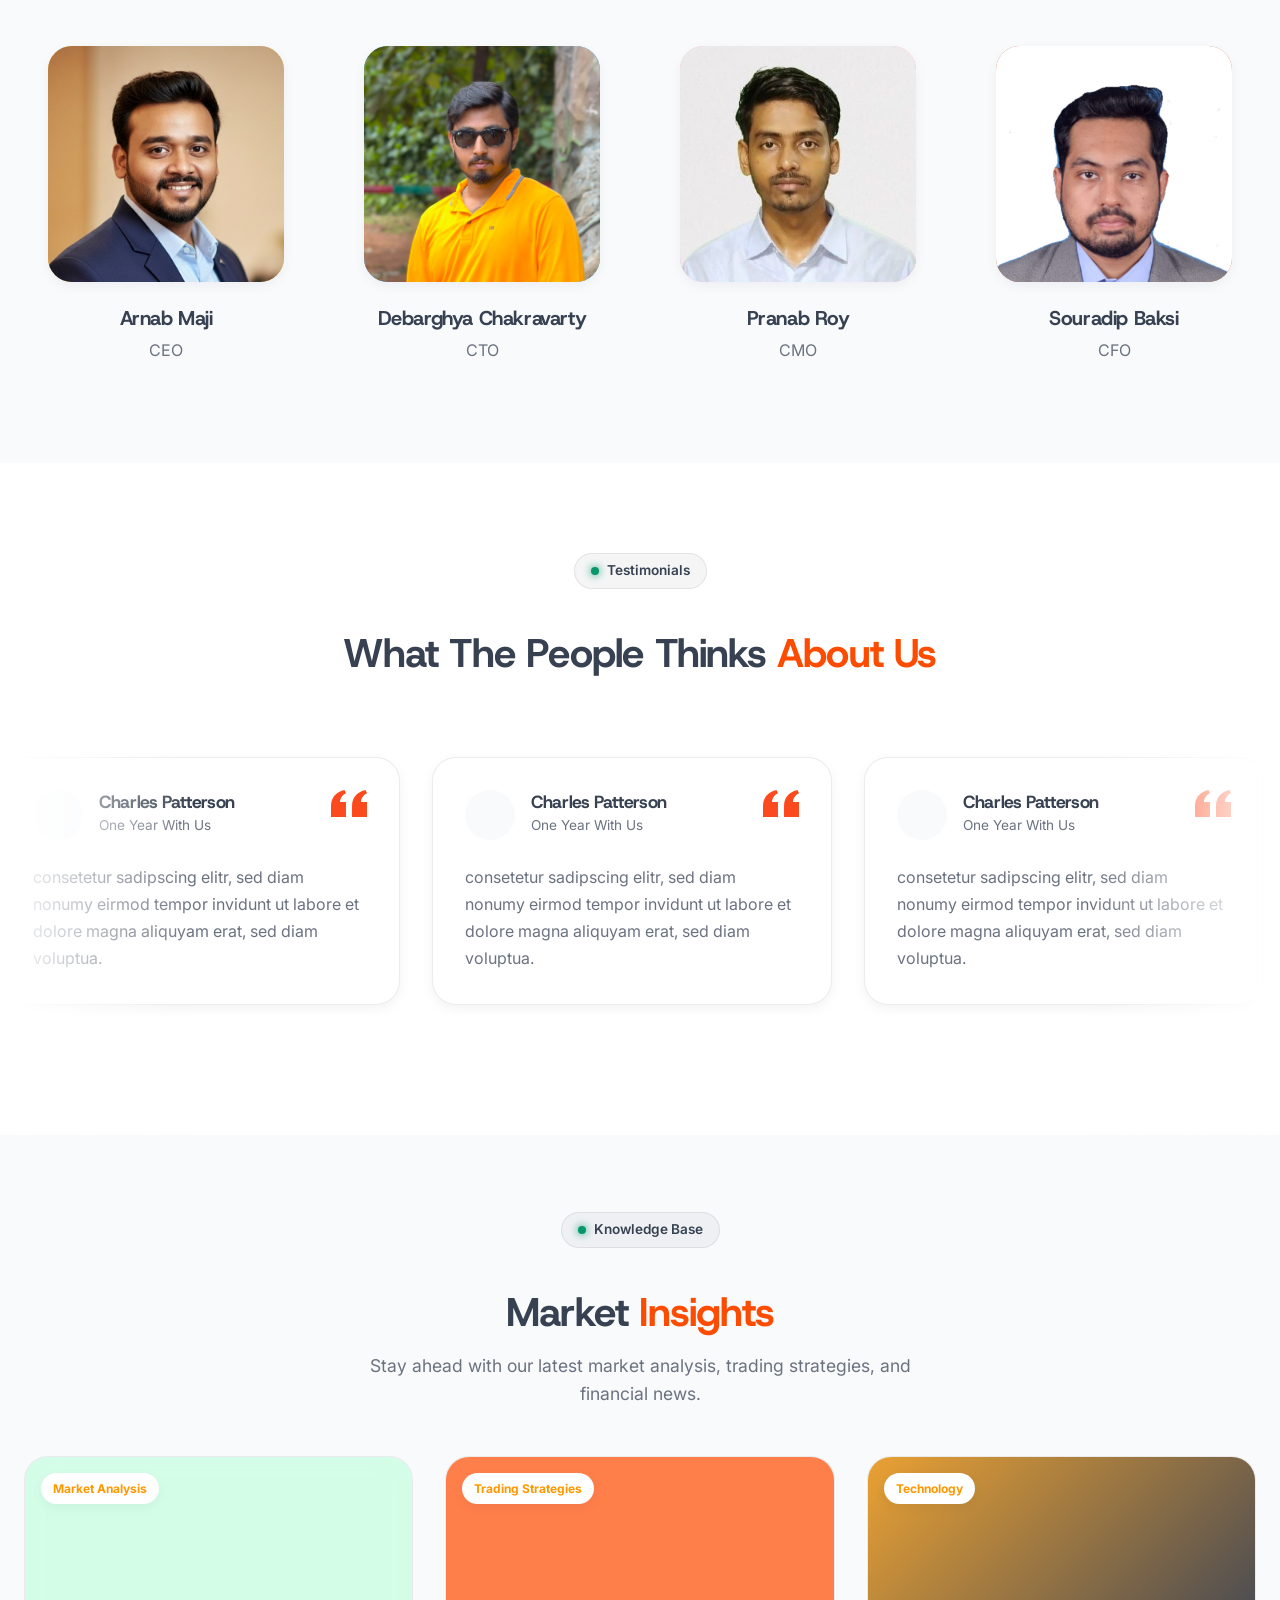
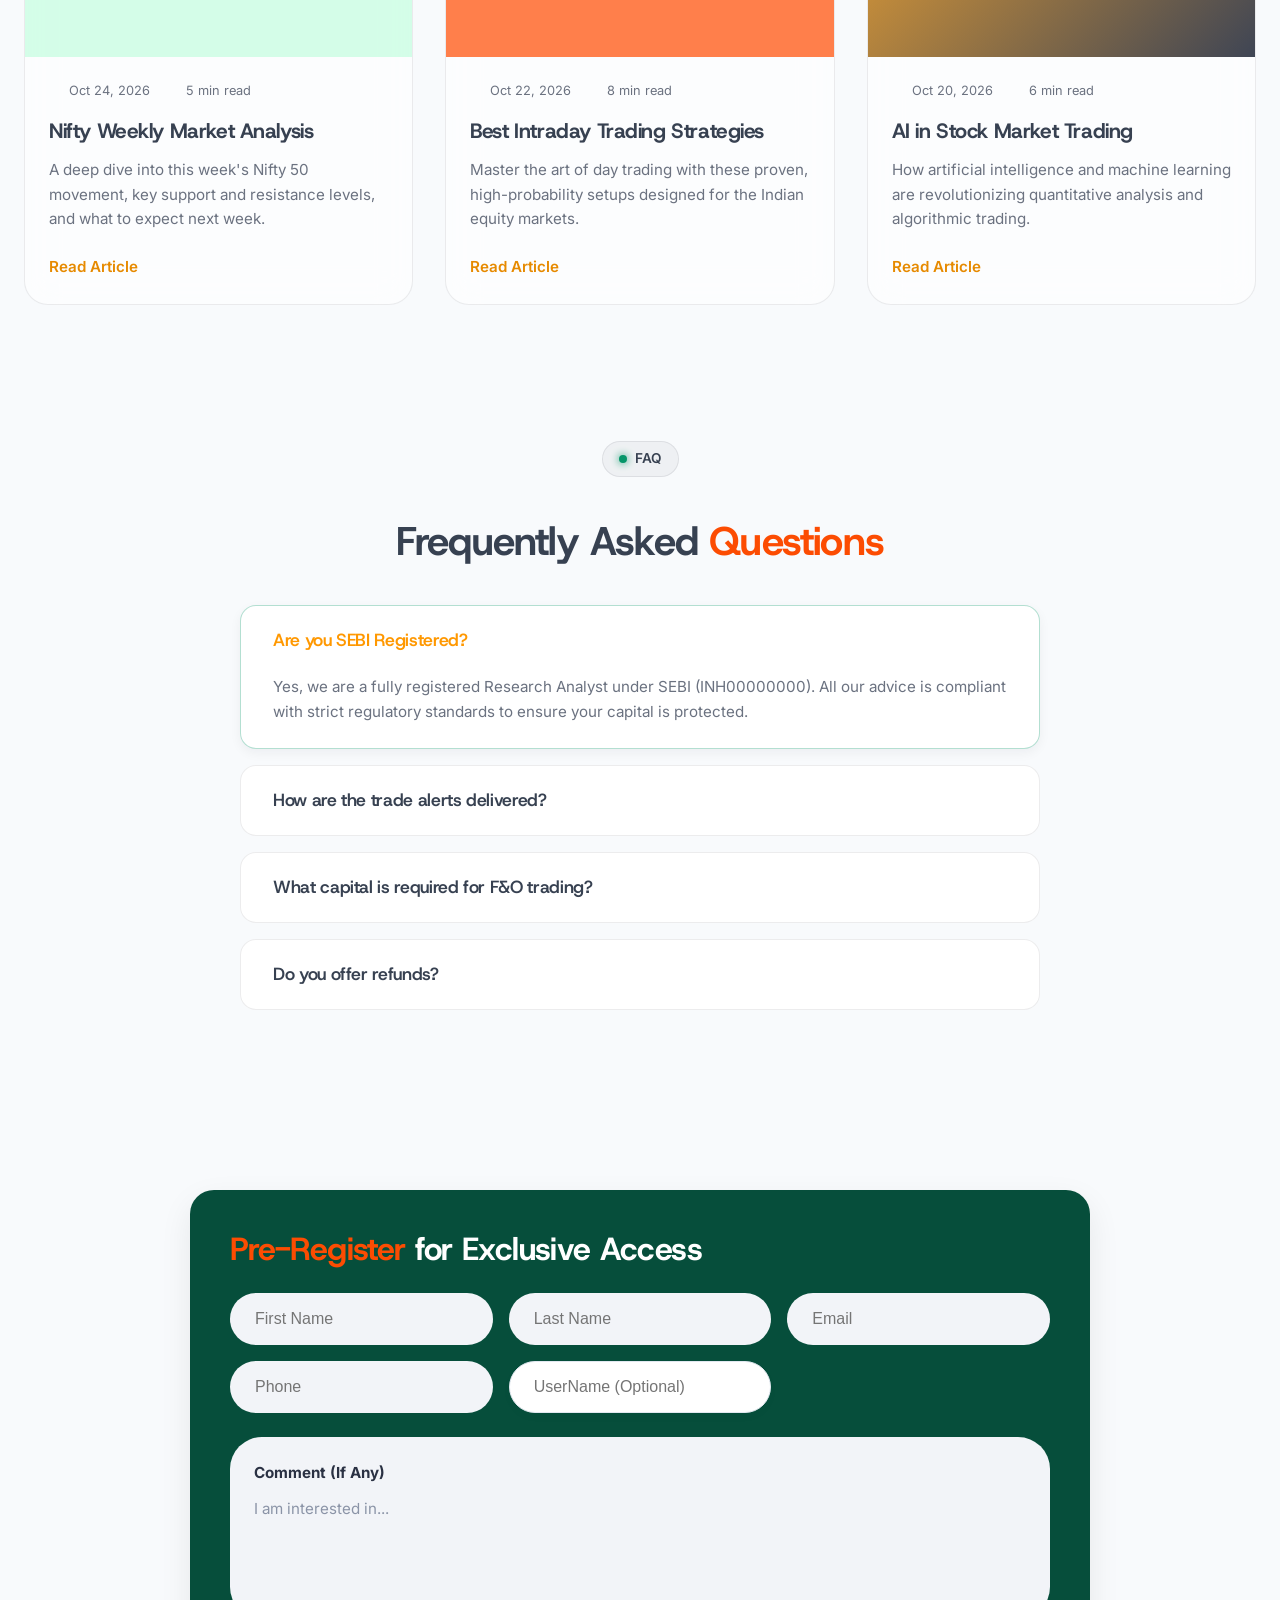
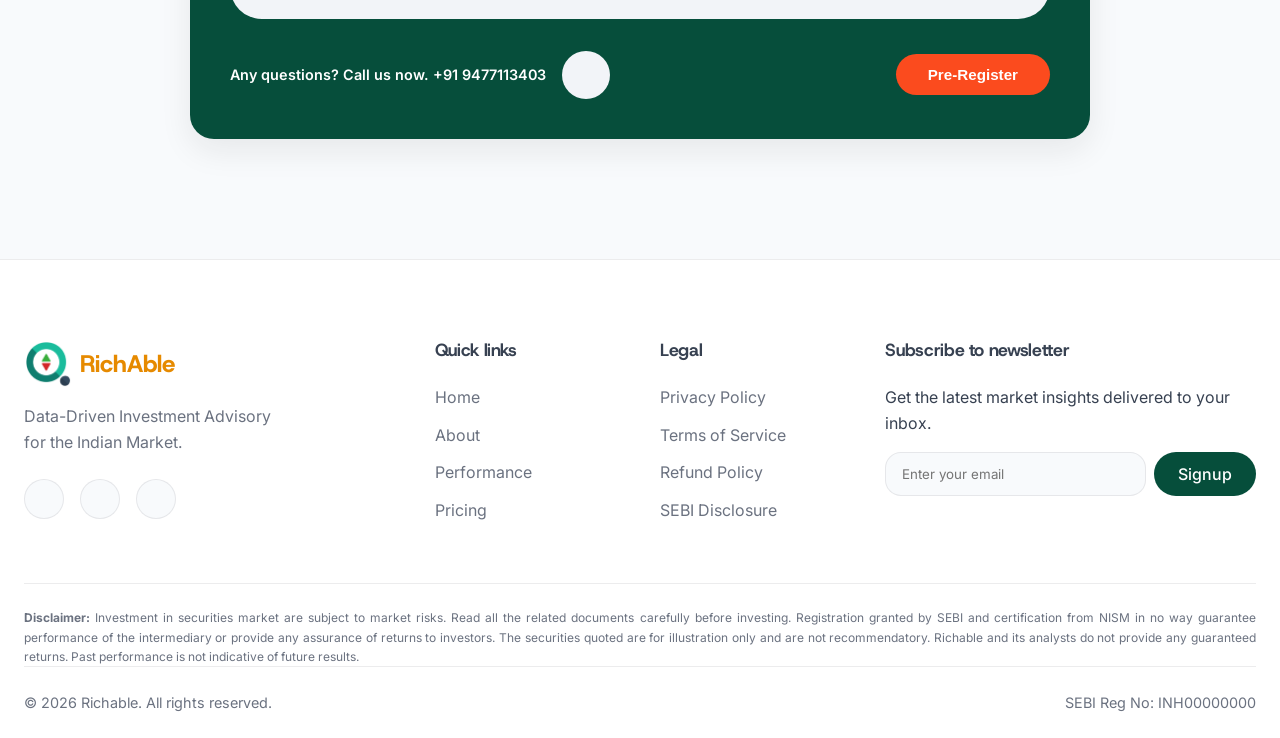
==== commit c477fa61: "padding updates" ====
--- a/index.html
+++ b/index.html
@@ -726,7 +726,7 @@
                     </div>
                 </div>
 
-                <div class="exec-content-right reveal delay-200 text-left">
+                <div class="exec-content-right reveal delay-200">
                     <h2>Explore the tools on our comprehensive platform.</h2>
                     <p>RichAble offers a full suite of professional tools, from AI-driven investment advice and deep
                         analyst-grade research to multi-asset trading, all in one intuitive interface. Integrated tools
--- a/styles.css
+++ b/styles.css
@@ -302,7 +302,7 @@
 .hero {
   position: relative;
   overflow: hidden;
-  padding: 80px 0;
+  padding: clamp(40px, 5vw, 60px) 0;
   min-height: 90vh;
   display: flex;
   align-items: center;
@@ -793,7 +793,7 @@
 
 /* --- About Section --- */
 .about-section {
-  padding: 80px 0;
+  padding: clamp(40px, 5vw, 60px) 0;
   background: var(--bg-primary);
 }
 
@@ -1288,7 +1288,7 @@
 
 /* --- Features Section --- */
 .features-section {
-  padding: 80px 0;
+  padding: clamp(40px, 5vw, 60px) 0;
   background: var(--bg-secondary);
 }
 
@@ -1390,7 +1390,7 @@
 
 /* --- Team Section --- */
 .team-section {
-  padding: 80px 0;
+  padding: clamp(40px, 5vw, 60px) 0;
   background: var(--bg-primary);
 }
 
@@ -1552,7 +1552,7 @@
 
 /* --- Integrations & Metrics --- */
 .metrics-section {
-  padding: 80px 0;
+  padding: clamp(40px, 5vw, 60px) 0;
   background: linear-gradient(135deg, var(--brand-color), var(--brand-color2));
   color: var(--text-light);
 }
@@ -1647,7 +1647,7 @@
 
 /* --- Bento Box --- */
 .bento-section {
-  padding: 120px 0;
+  padding: clamp(60px, 7vw, 90px) 0;
   background: var(--bg-primary);
 }
 
@@ -1776,7 +1776,7 @@
 
 /* --- Testimonials --- */
 .testimonials-section {
-  padding: 120px 0;
+  padding: clamp(60px, 7vw, 90px) 0;
   background: var(--bg-secondary);
   position: relative;
   overflow: hidden;
@@ -1911,7 +1911,7 @@
 /* --- Process Section --- */
 
 .process-section {
-  padding: 80px 0;
+  padding: clamp(40px, 5vw, 60px) 0;
   background: var(--bg-primary);
 }
 
@@ -2021,7 +2021,7 @@
 
 /* --- Pricing Section --- */
 .pricing-section {
-  padding: 120px 0;
+  padding: clamp(60px, 7vw, 90px) 0;
   --primary-accent: #10b981;
   --primary-accent-hover: #059669;
   --tick-color: #FB4B1E;
@@ -2700,7 +2700,7 @@
 
 /* --- Live Market Dashboard --- */
 .market-dashboard-section {
-  padding: 100px 0;
+  padding: clamp(50px, 6vw, 80px) 0;
 }
 
 .dashboard-grid {
@@ -2864,7 +2864,7 @@
 
 /* --- Trading Tools --- */
 .trading-tools-section {
-  padding: 100px 0;
+  padding: clamp(50px, 6vw, 80px) 0;
   background: var(--bg-primary);
 }
 
@@ -2965,7 +2965,7 @@
 
 /* --- Trading Blog / Insights --- */
 .insights-section {
-  padding: 100px 0;
+  padding: clamp(50px, 6vw, 80px) 0;
 }
 
 .blog-grid {
@@ -3469,7 +3469,7 @@
 
 /* --- Redesigned Execution Section --- */
 .execution-section {
-  padding: 100px 0;
+  padding: clamp(50px, 6vw, 80px) 0;
   background: linear-gradient(135deg, #06392F, #28623A);
   color: #FFFFFF;
   position: relative;
@@ -3554,6 +3554,11 @@
   .exec-bottom-part {
     flex-direction: column-reverse;
     text-align: center;
+    gap: 48px;
+  }
+
+  .exec-content-right {
+    text-align: center;
   }
 }
 
@@ -3639,8 +3644,8 @@
   top: 50%;
   left: 50%;
   transform: translate(-50%, -50%) perspective(1200px) rotateY(-20deg) rotateX(15deg);
-  width: 250px;
-  height: 510px;
+  width: 200px;
+  height: 410px;
   transform-style: preserve-3d;
 }
 
@@ -3660,8 +3665,8 @@
   top: 0;
   left: 50%;
   transform: translateX(-50%);
-  width: 120px;
-  height: 25px;
+  width: 85px;
+  height: 15px;
   background: #374151;
   border-bottom-left-radius: 16px;
   border-bottom-right-radius: 16px;
@@ -3790,8 +3795,13 @@
   z-index: 1;
 }
 
-/* Mobile Overrides for Reshaped Layout */
-@media (max-width: 768px) {
+/* Mobile & Tablet Overrides for Reshaped Layout */
+@media (max-width: 1024px) {
+  .exec-main-subtitle {
+    margin-left: auto;
+    margin-right: auto;
+  }
+
   .mockup-container {
     height: auto;
     display: flex;
@@ -3814,8 +3824,25 @@
     position: relative !important;
     top: auto !important;
     left: auto !important;
-    transform: perspective(1200px) rotateY(-15deg) rotateX(10deg) !important;
+    transform: perspective(1200px) rotateY(-10deg) rotateX(5deg) !important;
     margin: 40px auto 30px !important;
     order: -1;
   }
+}
+
+@media (max-width: 768px) {
+  .exec-stats-row {
+    flex-direction: column;
+    gap: 32px;
+  }
+
+  .phone-3d-wrapper {
+    transform: perspective(1200px) rotateY(-15deg) rotateX(10deg) !important;
+    width: 220px !important;
+    height: 448px !important;
+  }
+
+  .card-stack {
+    transform: scale(0.9);
+  }
 }
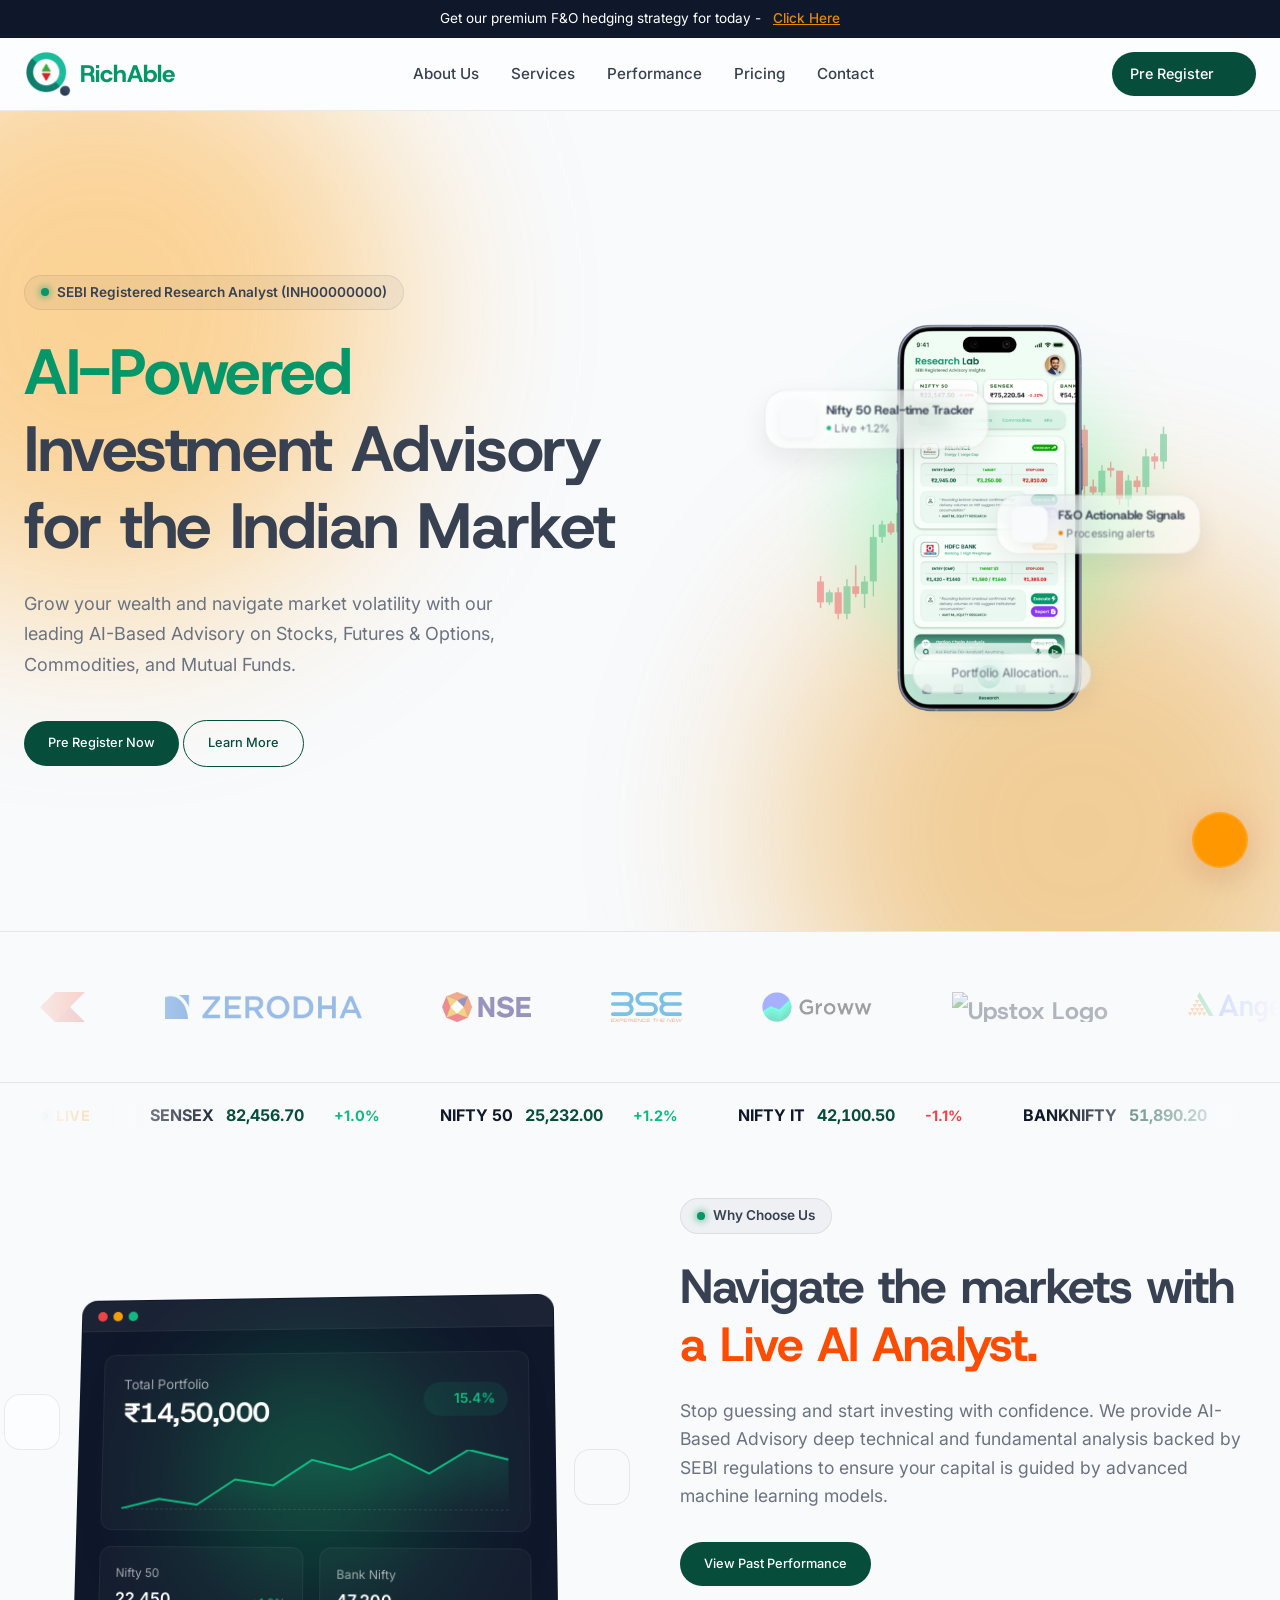
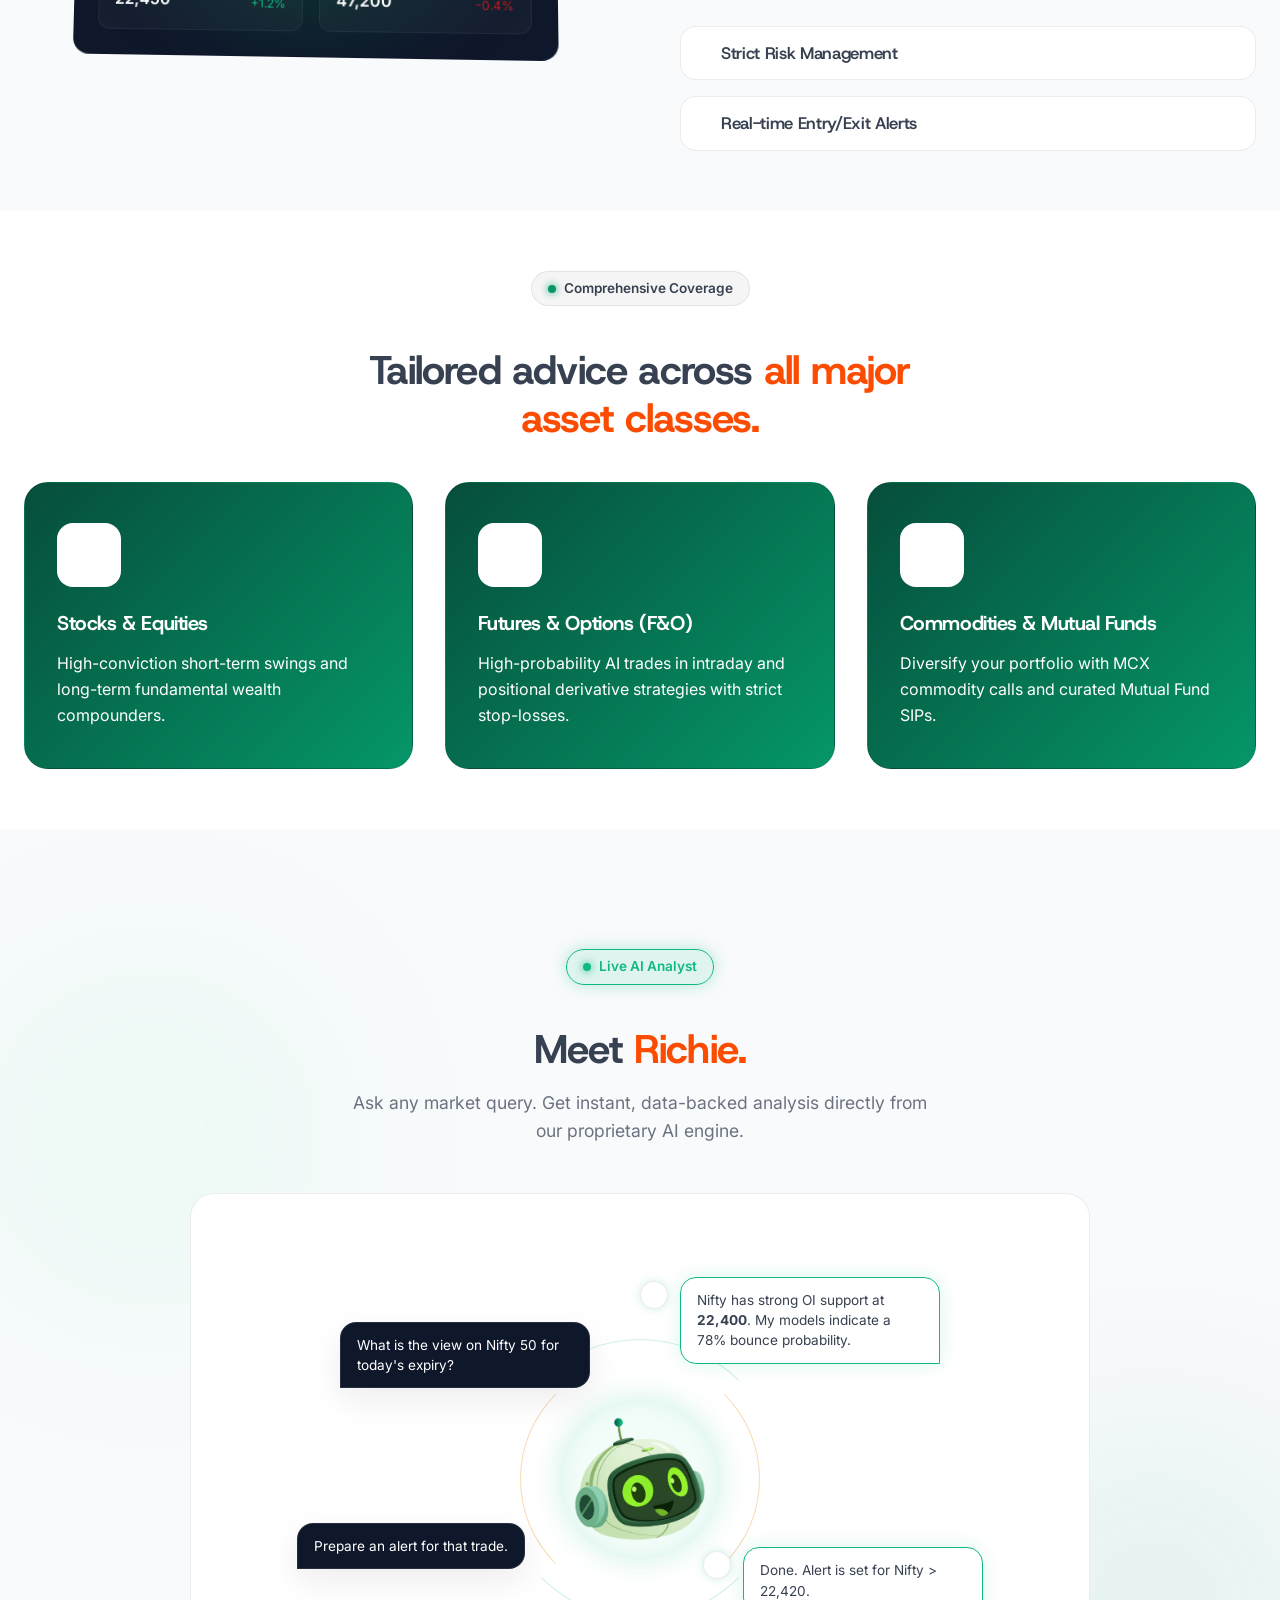
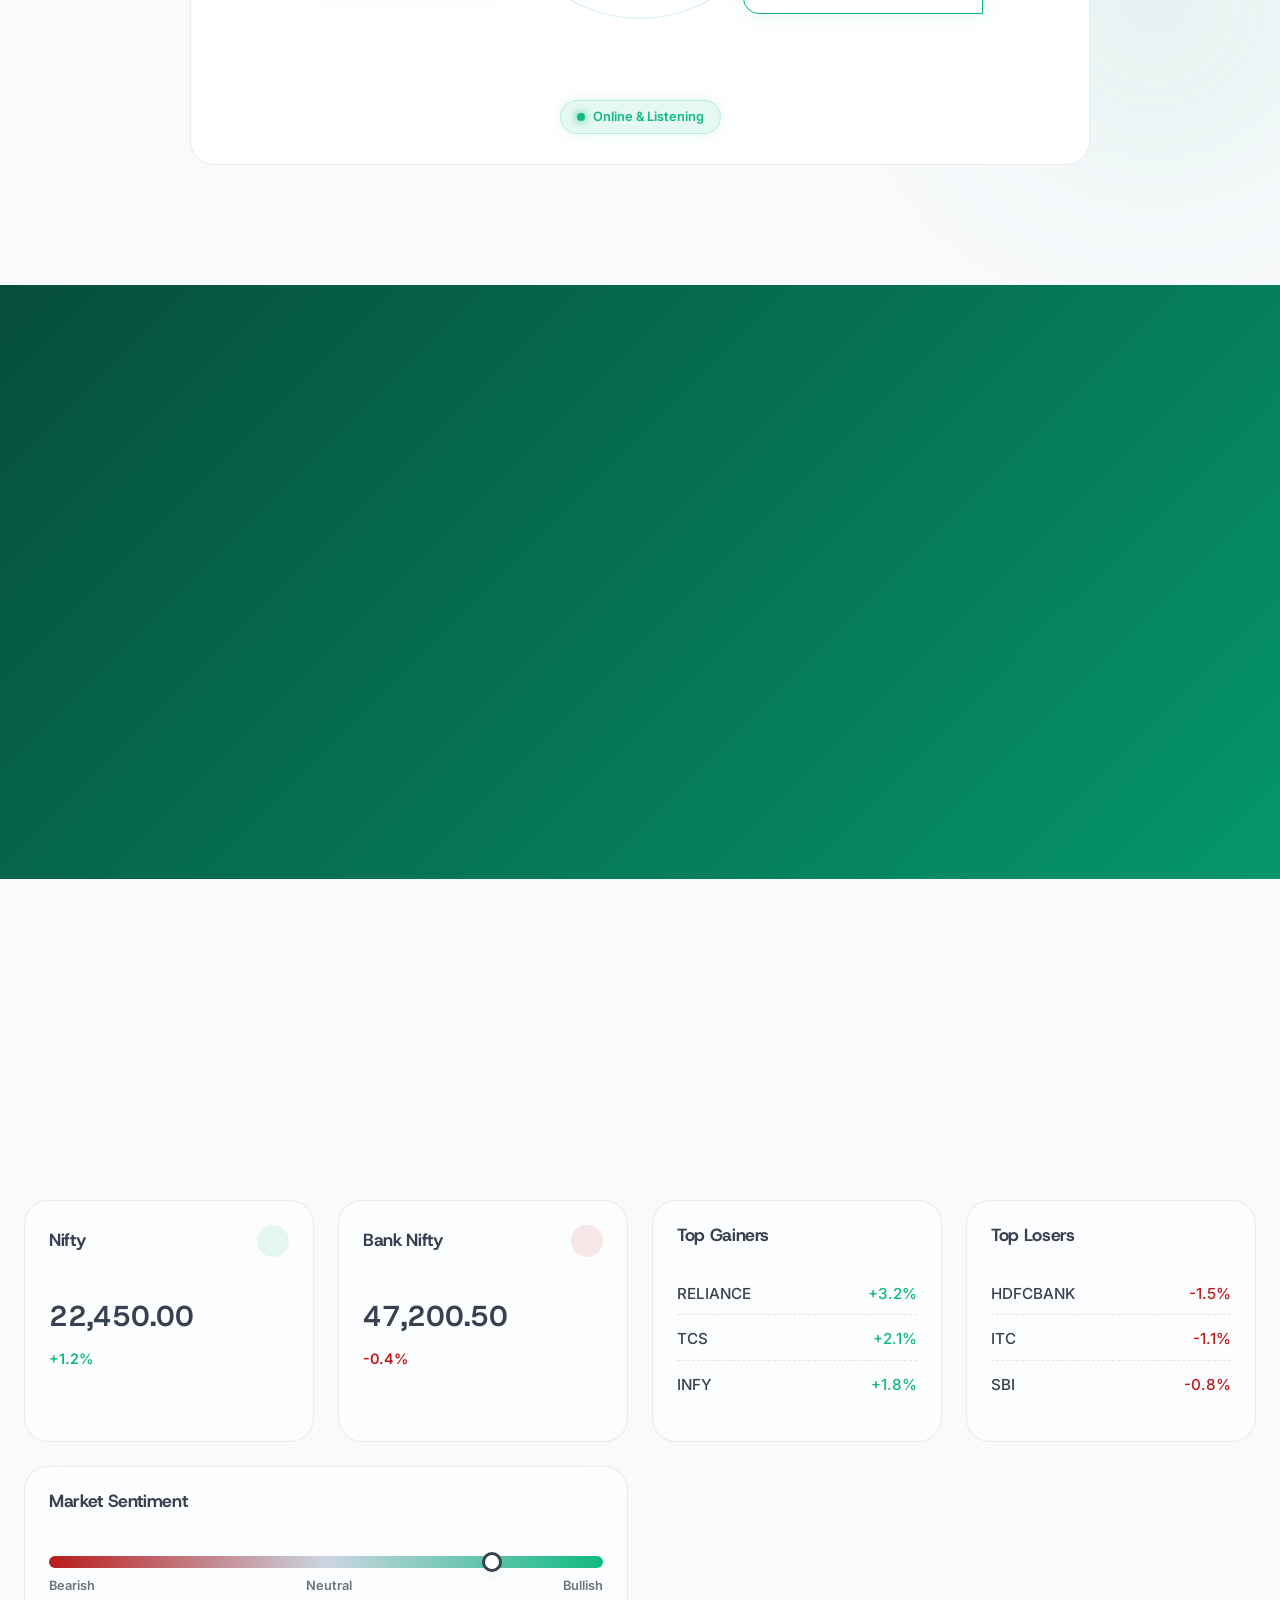
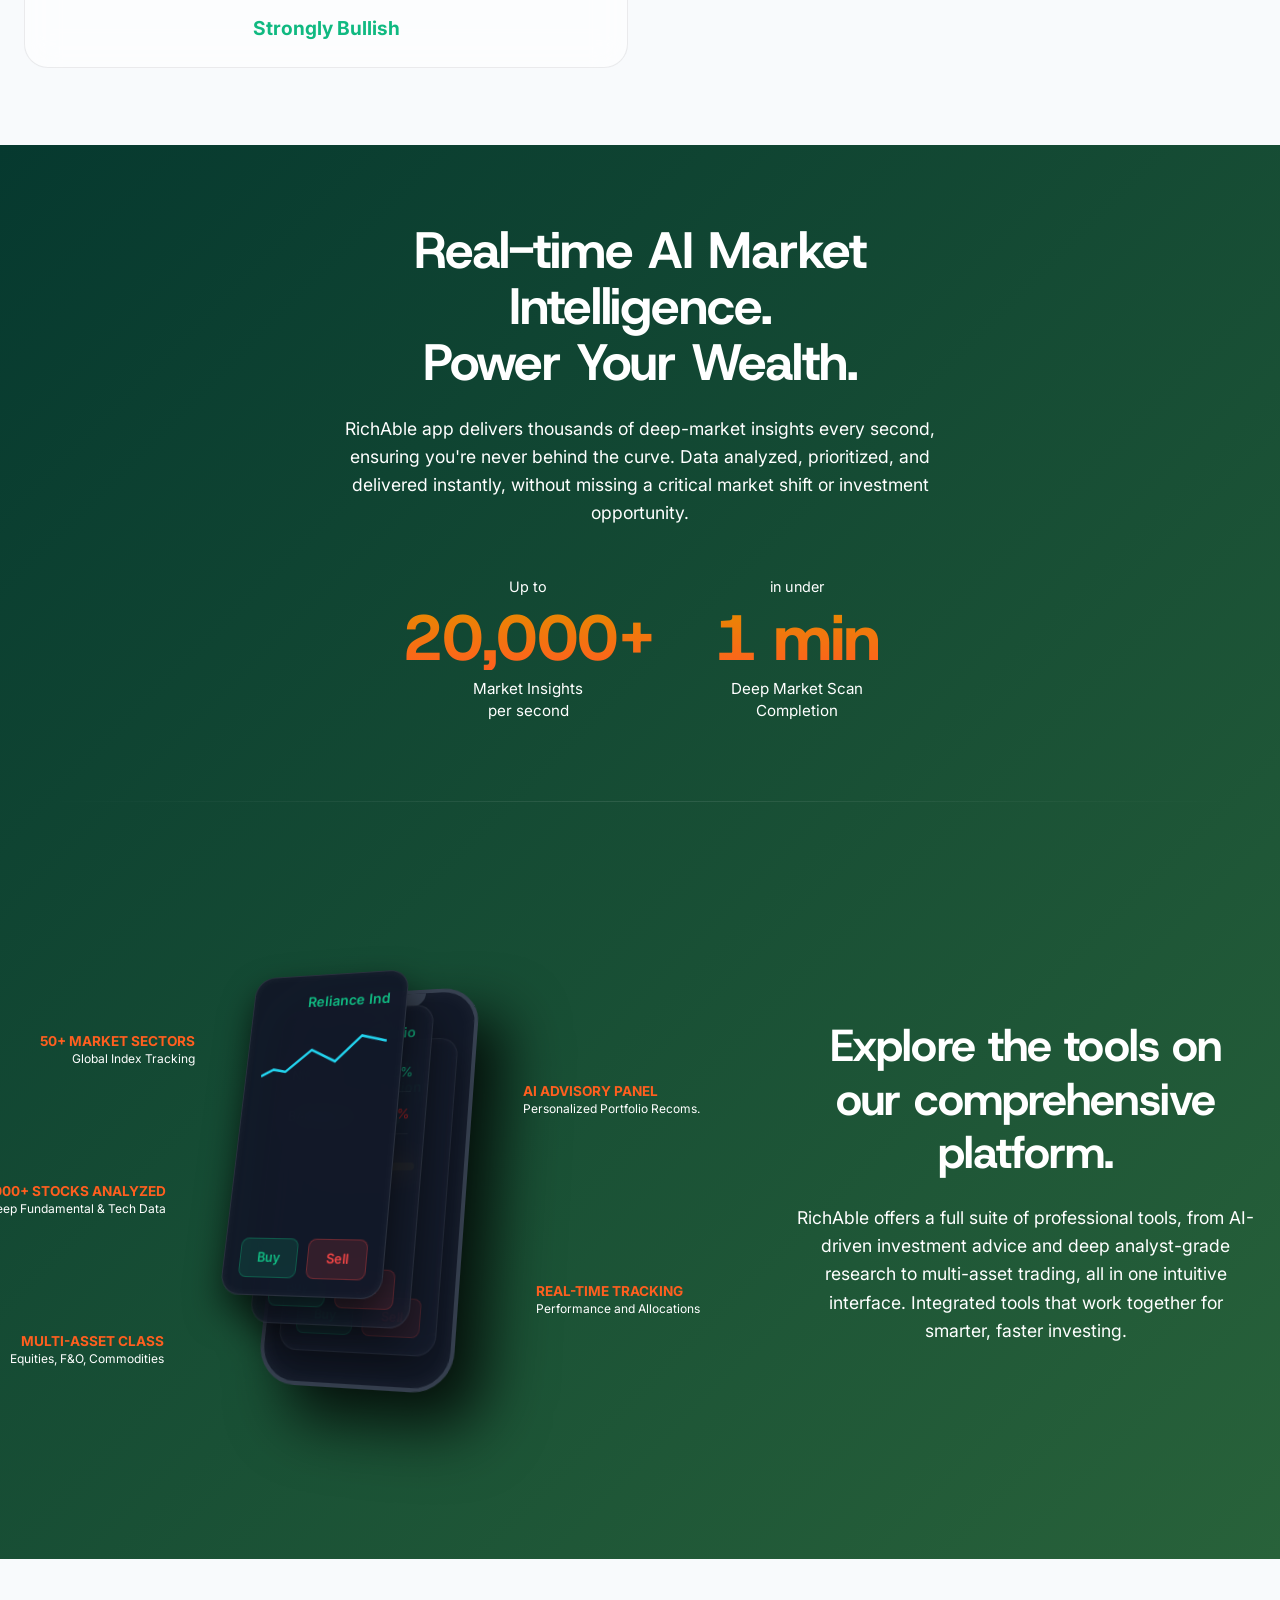
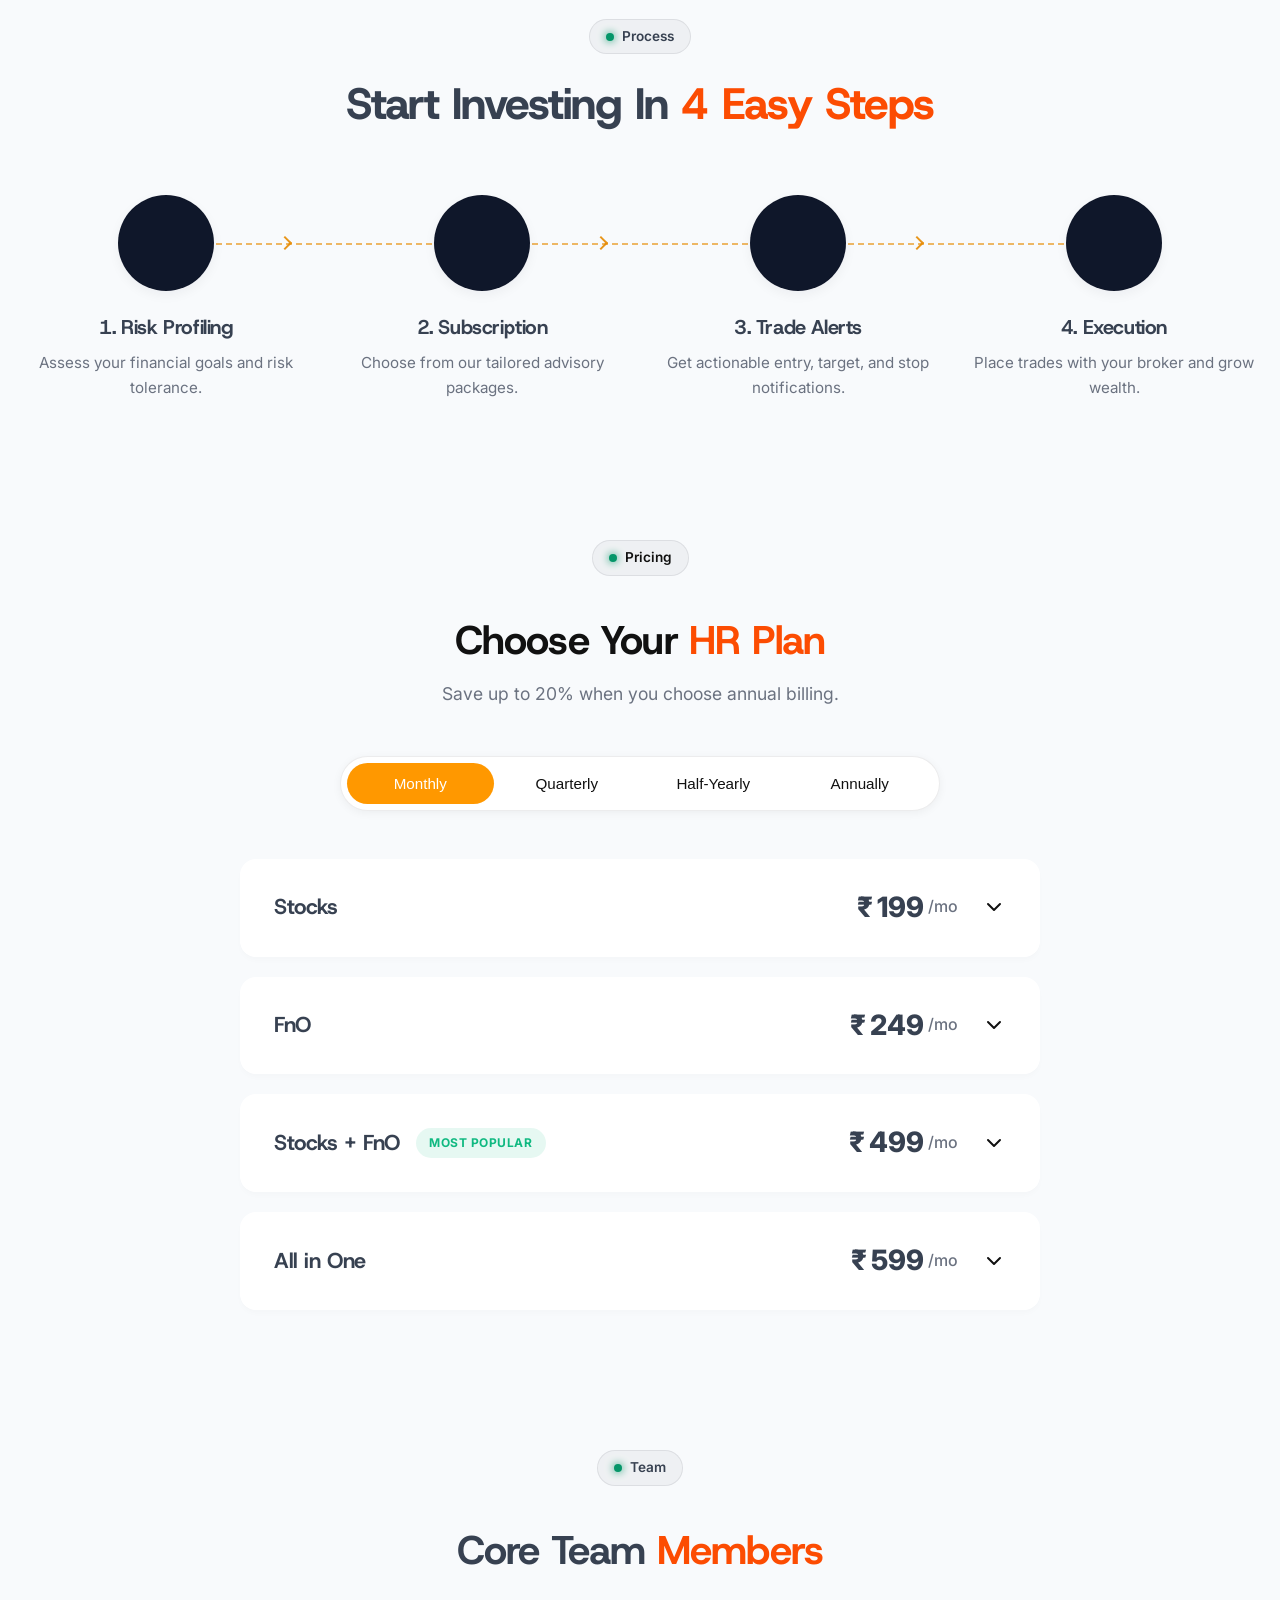
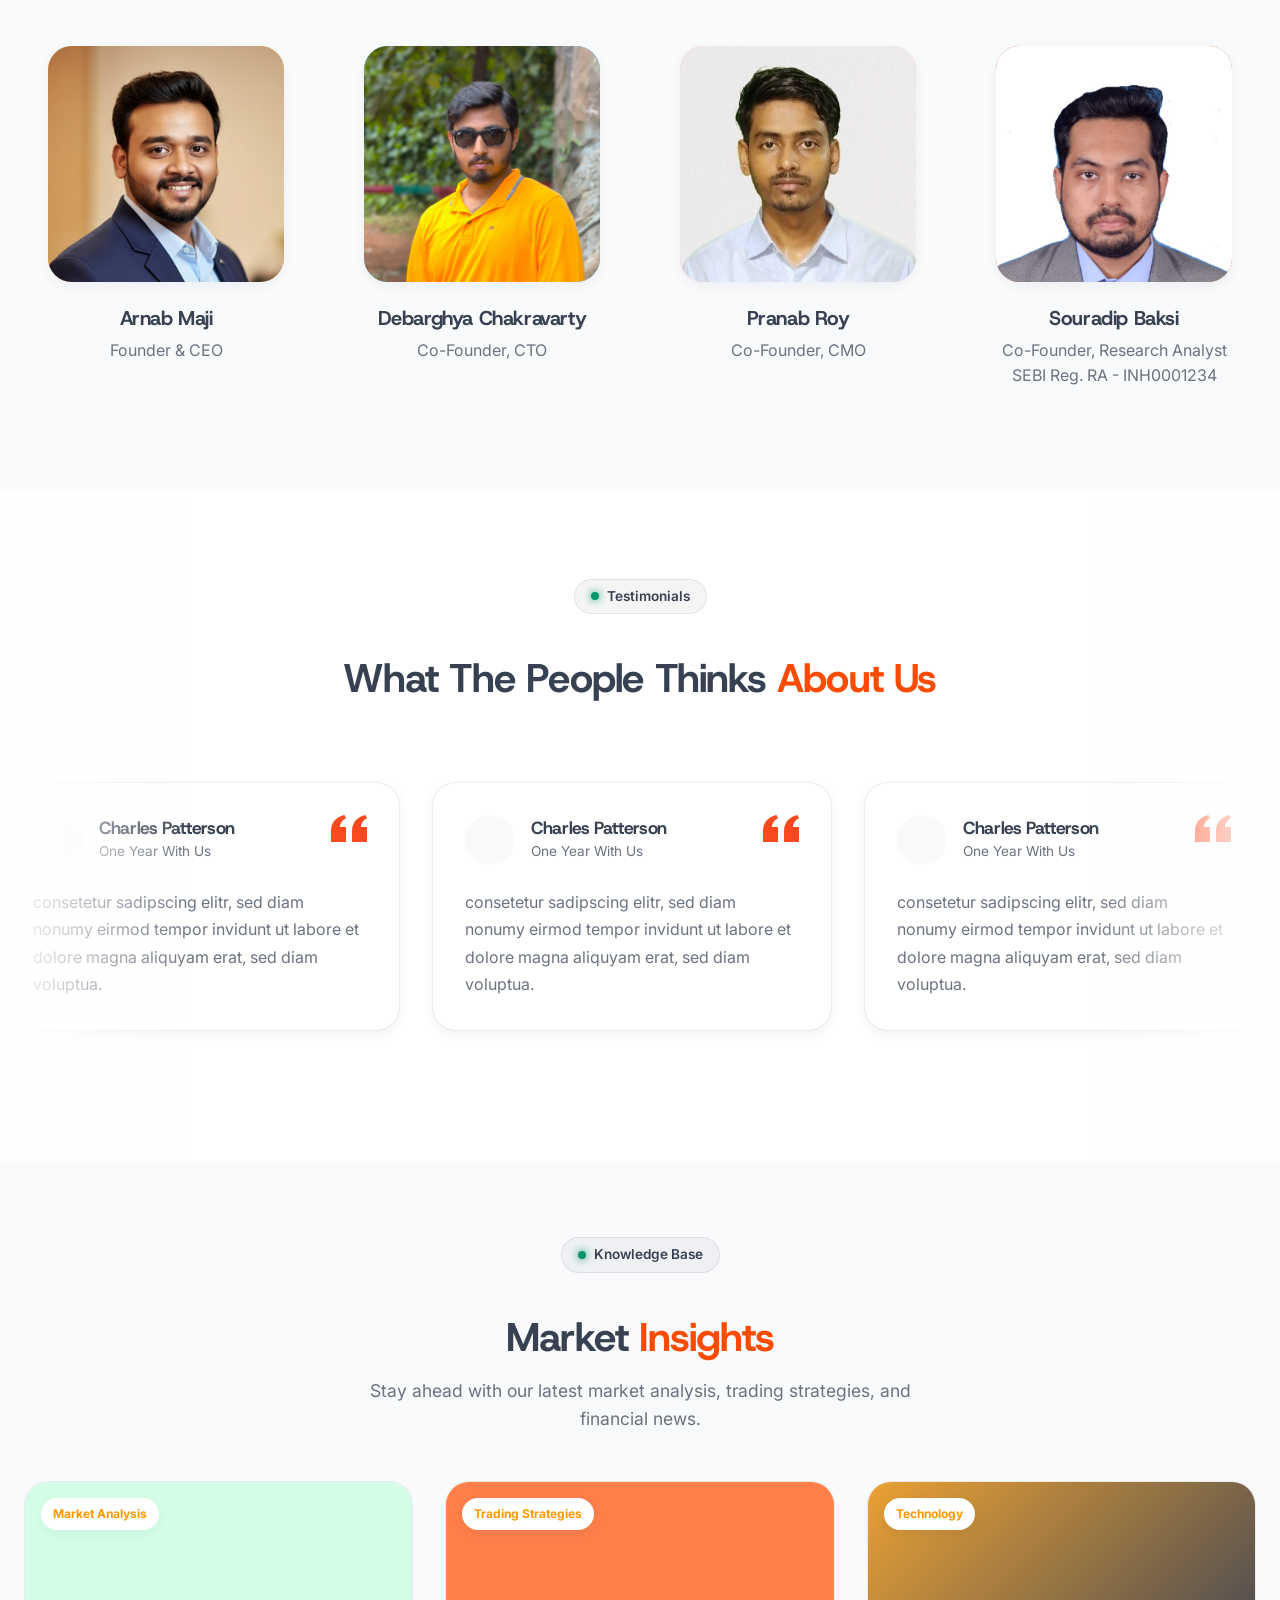
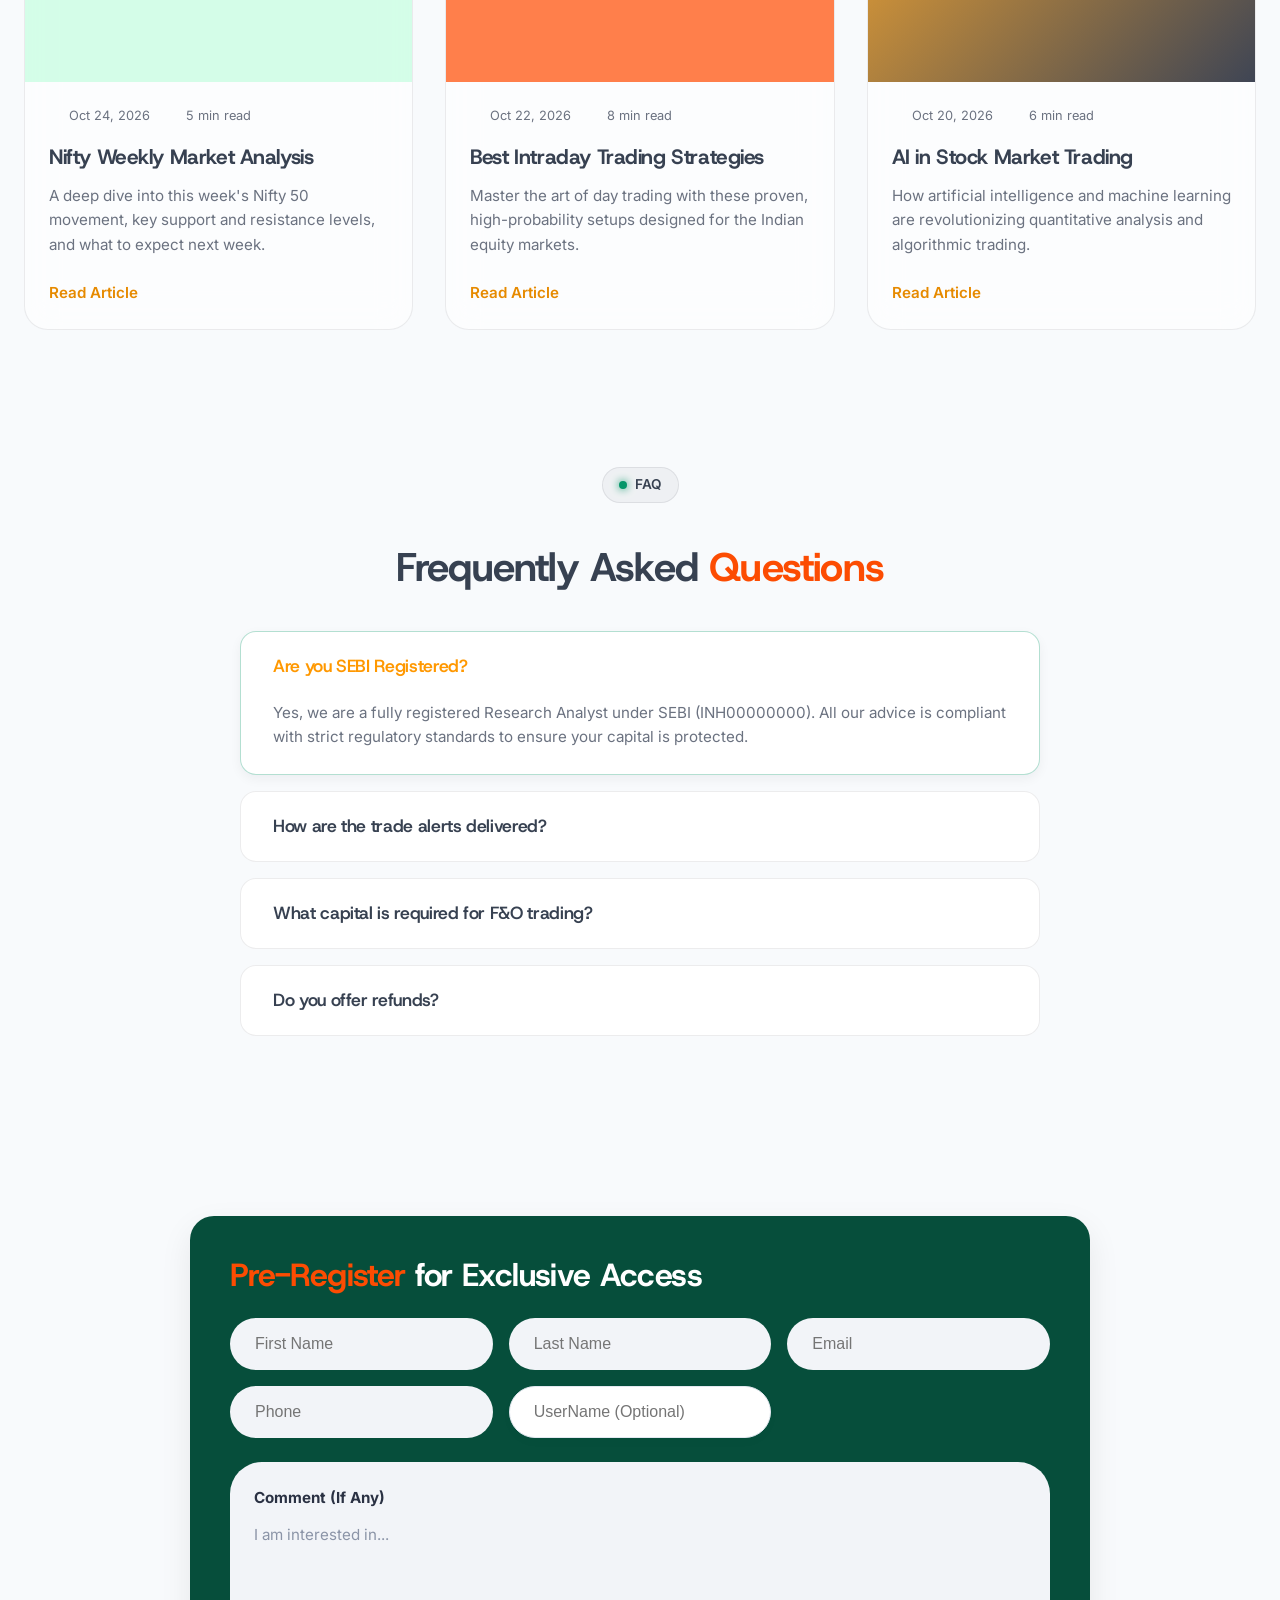
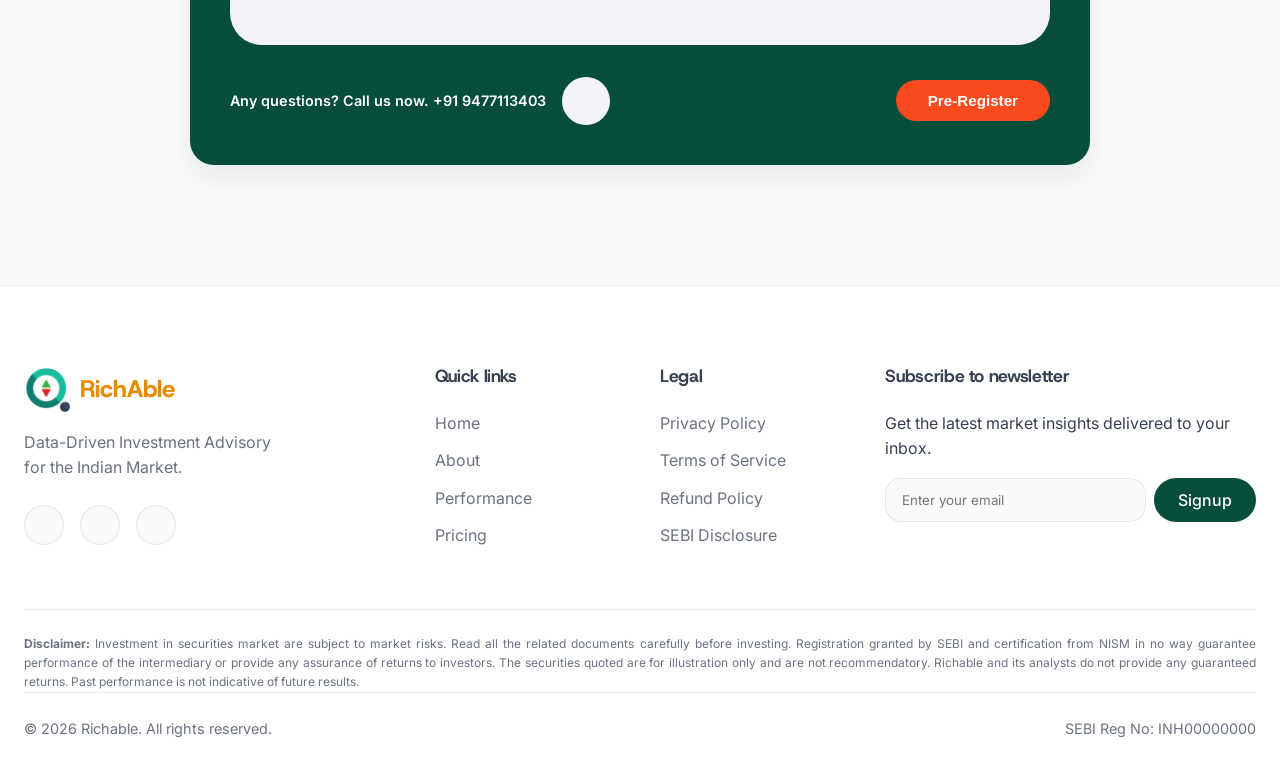
==== commit 573a0d6a: "founders" ====
--- a/index.html
+++ b/index.html
@@ -1076,12 +1076,12 @@
                     </div>
                     <div class="team-info">
                         <h4>Arnab Maji</h4>
-                        <p>CEO</p>
+                        <p>Founder & CEO</p>
                         <div class="team-socials">
+                            <a href="#"><i data-lucide="linkedin"></i></a>
+                            <a href="#"><i data-lucide="twitter"></i></a>
                             <a href="#"><i data-lucide="facebook"></i></a>
                             <a href="#"><i data-lucide="instagram"></i></a>
-                            <a href="#"><i data-lucide="twitter"></i></a>
-                            <a href="#"><i data-lucide="linkedin"></i></a>
                         </div>
                     </div>
                 </div>
@@ -1093,12 +1093,12 @@
                     </div>
                     <div class="team-info">
                         <h4>Debarghya Chakravarty</h4>
-                        <p>CTO</p>
+                        <p>Co-Founder, CTO</p>
                         <div class="team-socials">
+                            <a href="#"><i data-lucide="linkedin"></i></a>
+                            <a href="#"><i data-lucide="twitter"></i></a>
                             <a href="#"><i data-lucide="facebook"></i></a>
                             <a href="#"><i data-lucide="instagram"></i></a>
-                            <a href="#"><i data-lucide="twitter"></i></a>
-                            <a href="#"><i data-lucide="linkedin"></i></a>
                         </div>
                     </div>
                 </div>
@@ -1110,12 +1110,12 @@
                     </div>
                     <div class="team-info">
                         <h4>Pranab Roy</h4>
-                        <p>CMO</p>
+                        <p>Co-Founder, CMO</p>
                         <div class="team-socials">
+                            <a href="#"><i data-lucide="linkedin"></i></a>
+                            <a href="#"><i data-lucide="twitter"></i></a>
                             <a href="#"><i data-lucide="facebook"></i></a>
                             <a href="#"><i data-lucide="instagram"></i></a>
-                            <a href="#"><i data-lucide="twitter"></i></a>
-                            <a href="#"><i data-lucide="linkedin"></i></a>
                         </div>
                     </div>
                 </div>
@@ -1127,12 +1127,13 @@
                     </div>
                     <div class="team-info">
                         <h4>Souradip Baksi</h4>
-                        <p>CFO</p>
+                        <p>Co-Founder, Research Analyst</p>
+                        <p>SEBI Reg. RA - INH0001234</p>
                         <div class="team-socials">
+                            <a href="#"><i data-lucide="linkedin"></i></a>
+                            <a href="#"><i data-lucide="twitter"></i></a>
                             <a href="#"><i data-lucide="facebook"></i></a>
                             <a href="#"><i data-lucide="instagram"></i></a>
-                            <a href="#"><i data-lucide="twitter"></i></a>
-                            <a href="#"><i data-lucide="linkedin"></i></a>
                         </div>
                     </div>
                 </div>
